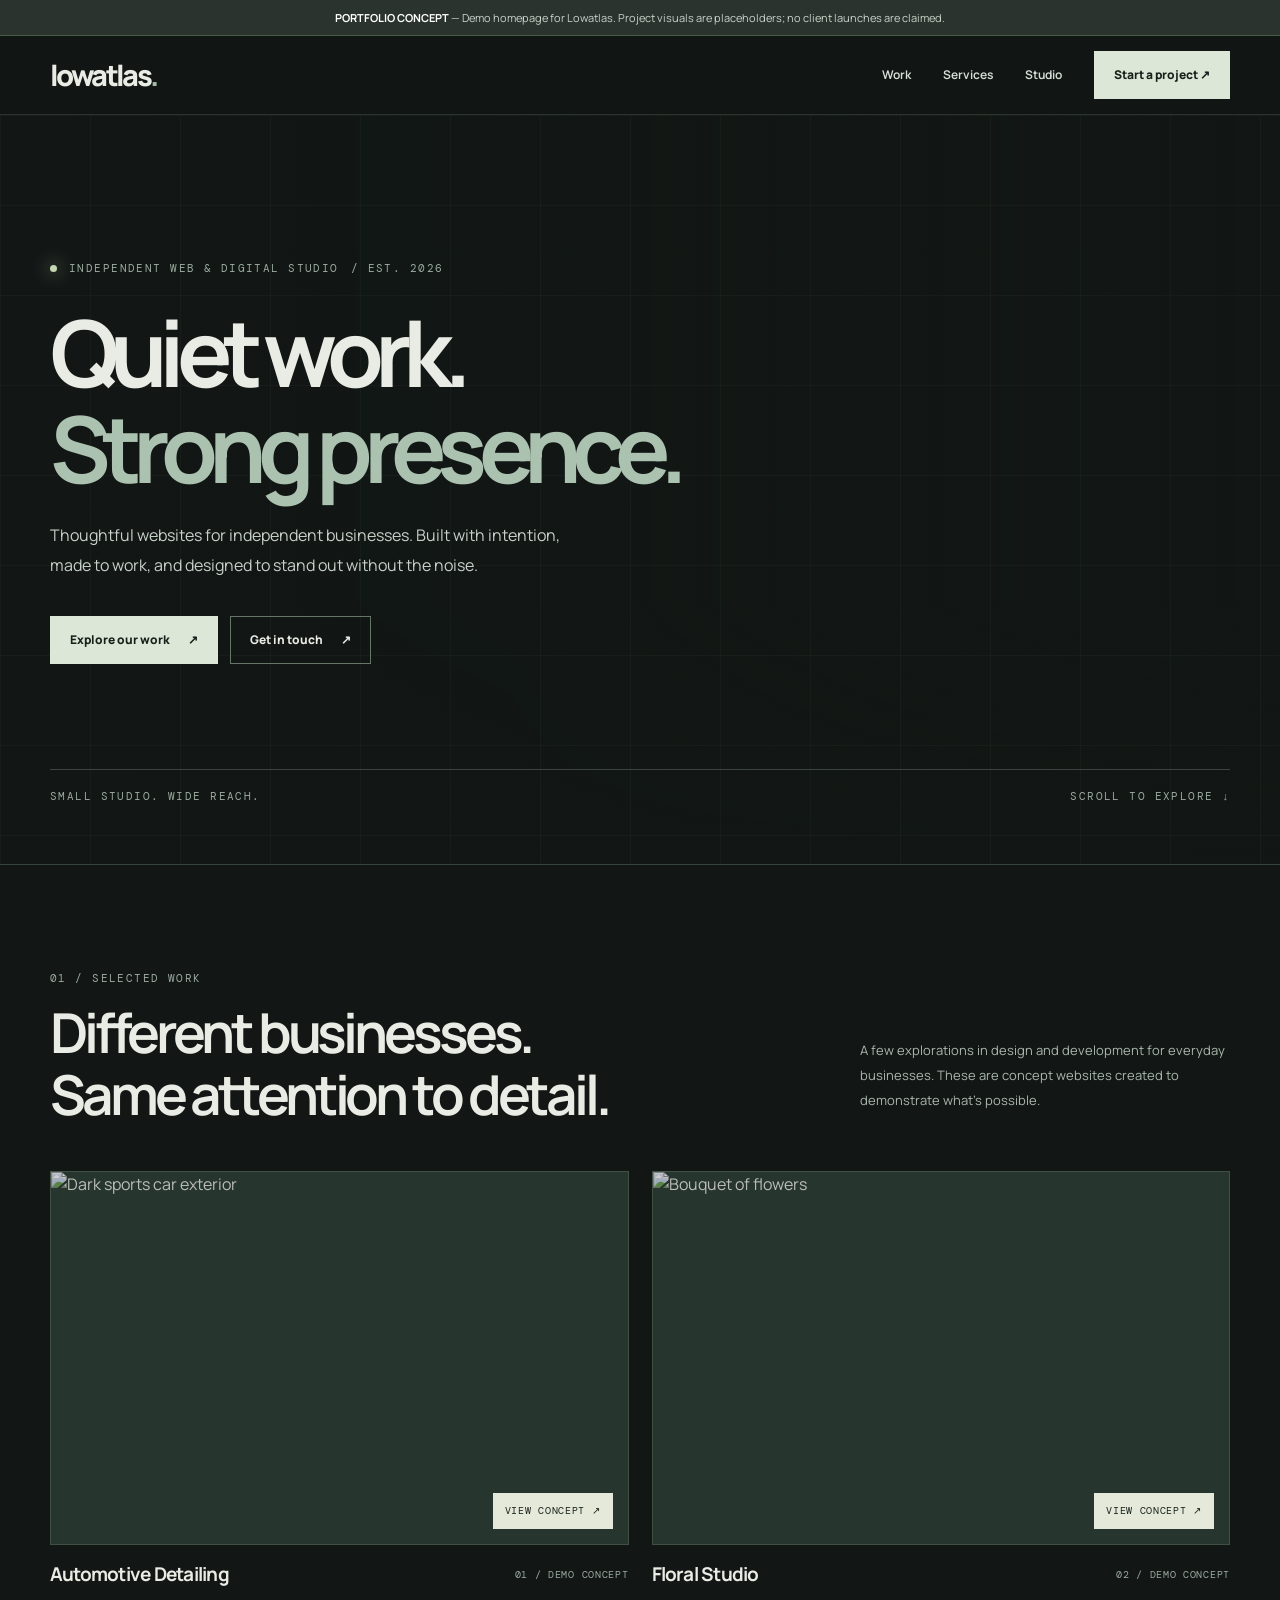
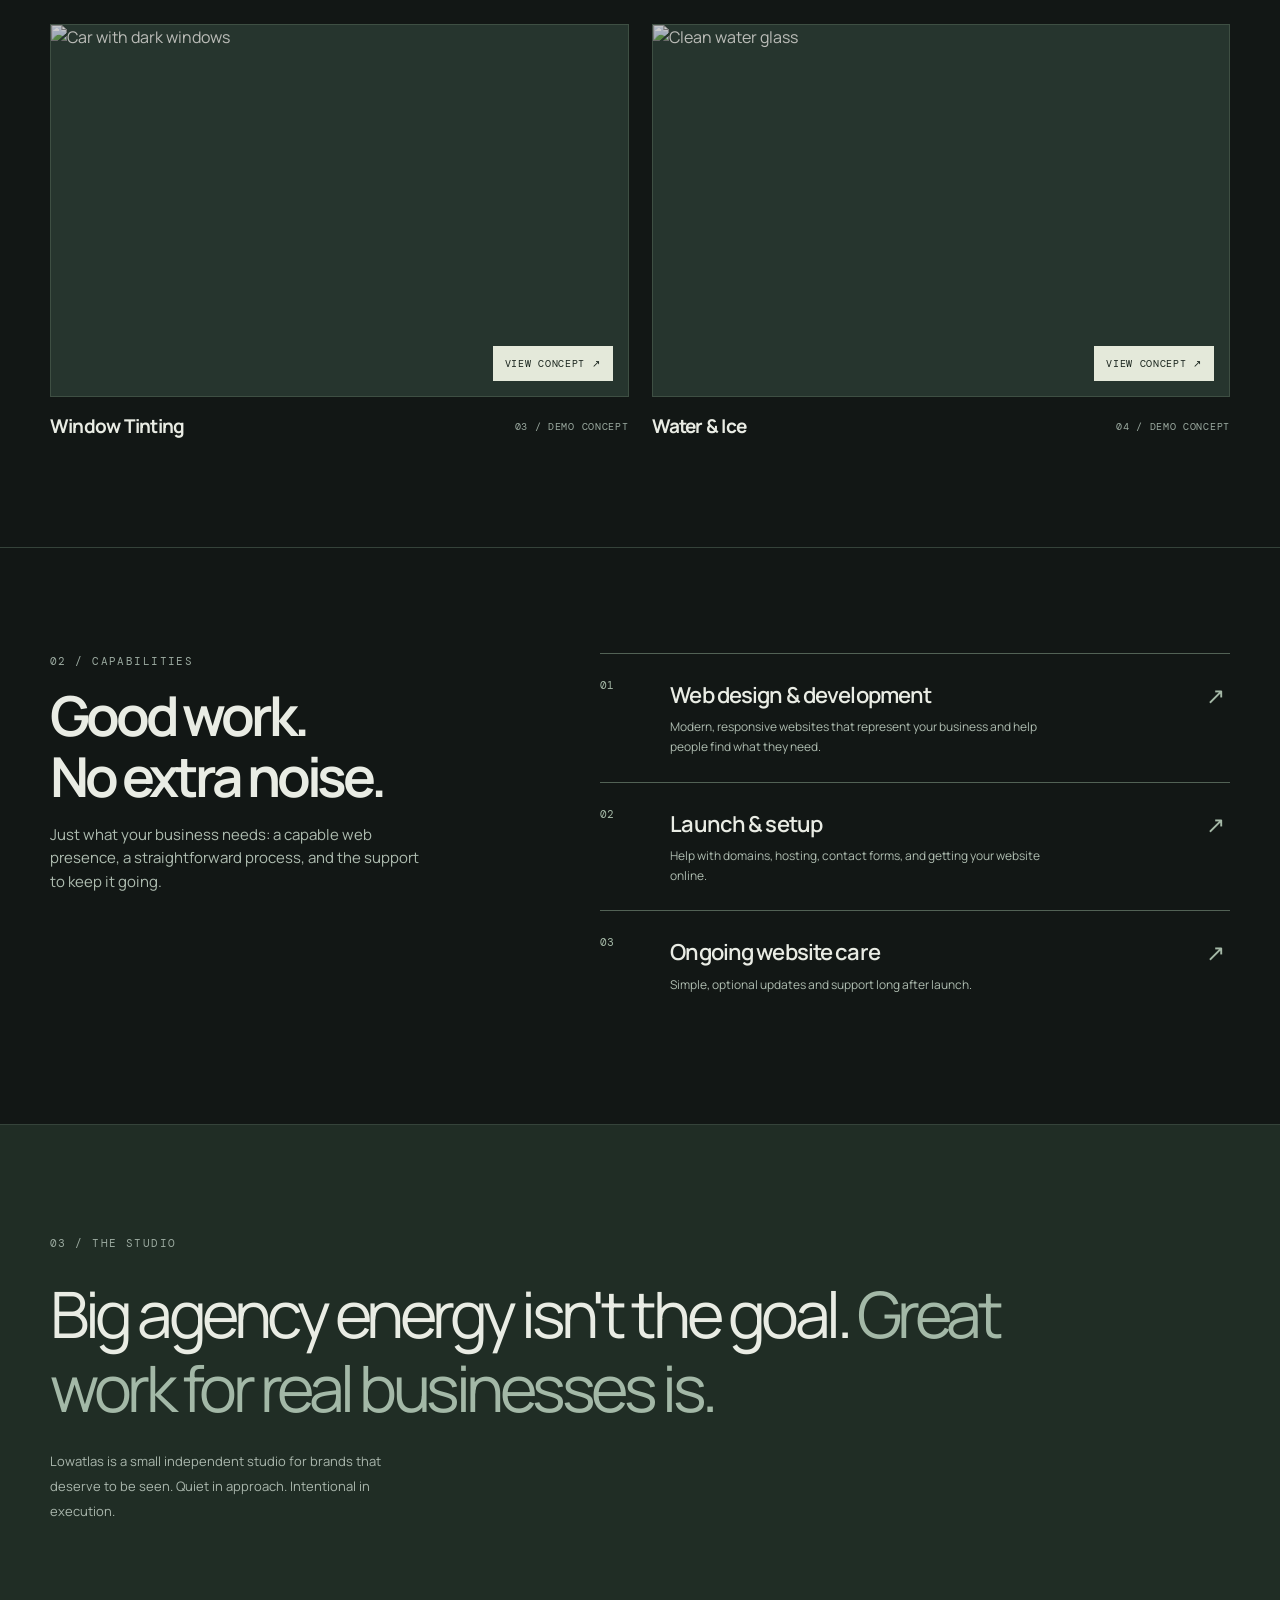
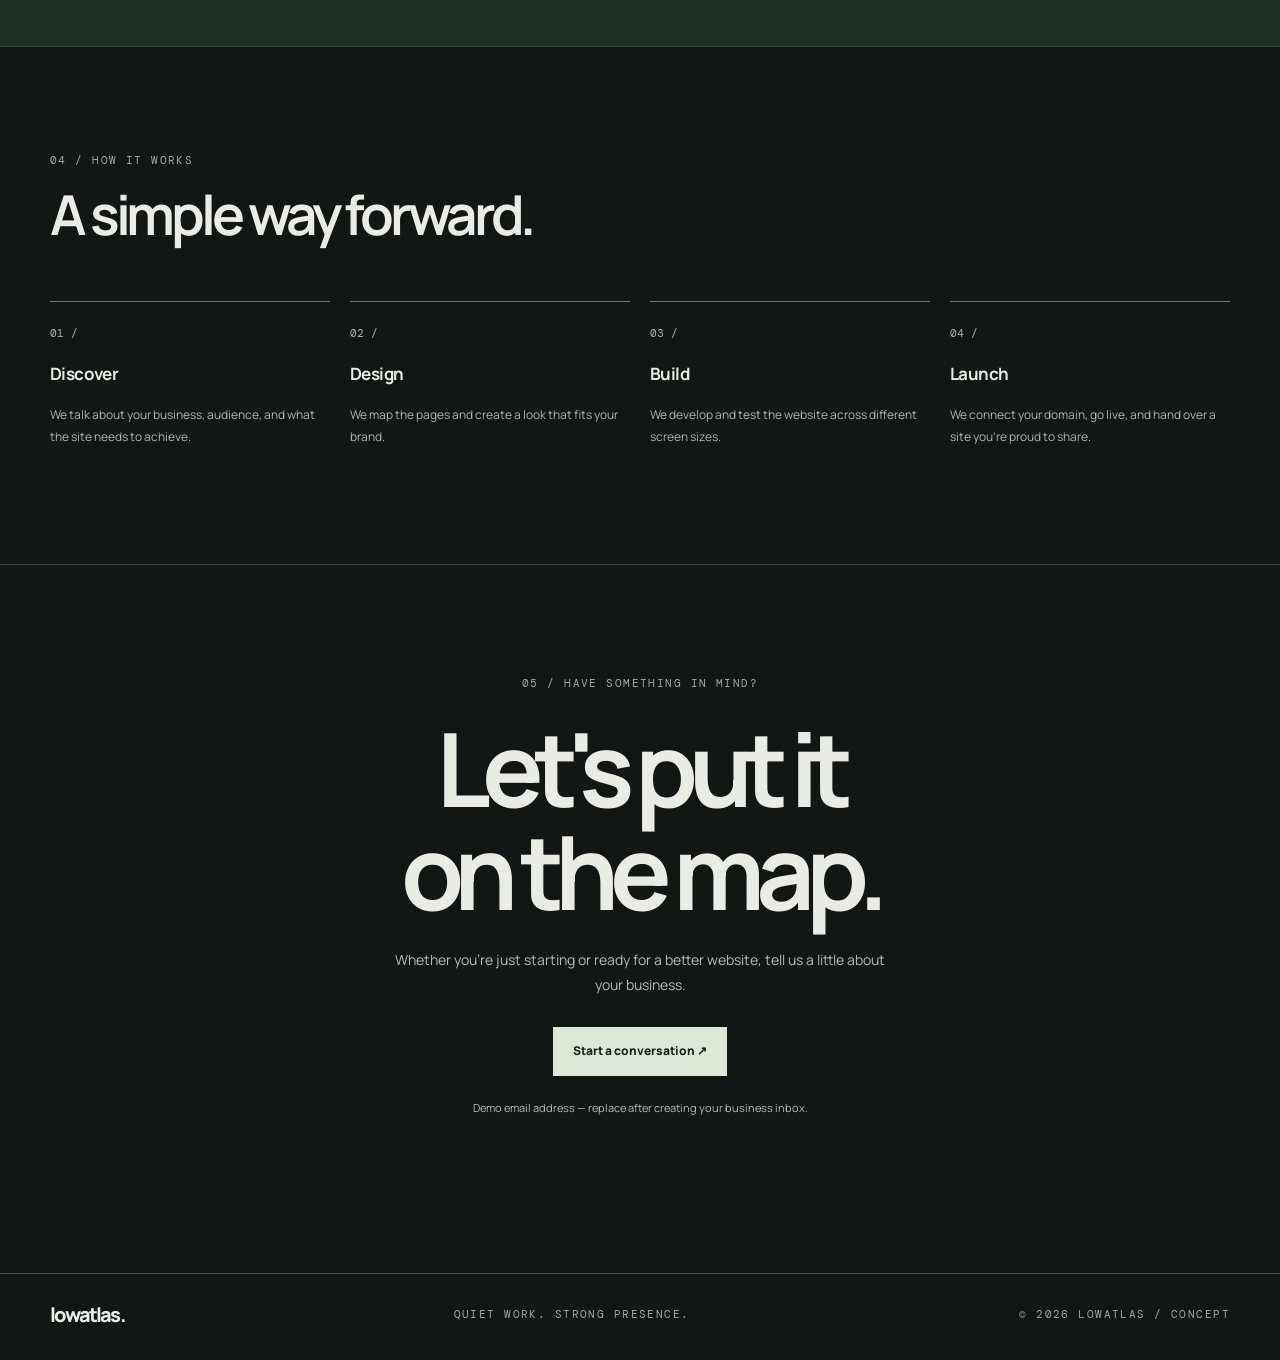
==== index.html @ 3be189e0 "Rename lowatlas_demo.html to index.html" ====
<!DOCTYPE html>
<html lang="en">
<head>
<meta charset="UTF-8"/><meta name="viewport" content="width=device-width, initial-scale=1.0"/>
<title>Lowatlas — Quiet work. Strong presence.</title>
<meta name="description" content="Lowatlas is an independent web studio making thoughtful websites for small businesses and growing brands."/>
<link rel="preconnect" href="https://fonts.googleapis.com"/><link rel="preconnect" href="https://fonts.gstatic.com" crossorigin/>
<link href="https://fonts.googleapis.com/css2?family=DM+Mono:wght@400;500&family=Manrope:wght@400;500;600;700;800&display=swap" rel="stylesheet"/>
<style>
:root{--bg:#121715;--bg2:#19211e;--cream:#e9ece4;--muted:#9baaa0;--sage:#a5bba9;--line:#35433a;--lime:#c3d7b0}*{box-sizing:border-box}html{scroll-behavior:smooth}body{margin:0;background:var(--bg);color:var(--cream);font-family:Manrope,Arial,sans-serif;line-height:1.55}a{color:inherit;text-decoration:none}button{font:inherit}::selection{background:var(--sage);color:var(--bg)}.wrap{width:min(1180px,calc(100% - 72px));margin:auto}.mono{font-family:'DM Mono',monospace;font-size:11px;letter-spacing:.13em;text-transform:uppercase;color:var(--muted)}header{position:sticky;top:0;z-index:10;background:#121715e8;border-bottom:1px solid #344139bb;backdrop-filter:blur(18px)}.nav{height:78px;display:flex;align-items:center;justify-content:space-between}.logo{font-weight:800;font-size:29px;letter-spacing:-.09em}.logo span{color:var(--sage)}nav{display:flex;align-items:center;gap:32px}nav a{font-size:12px;font-weight:650;color:#d4dfd6}nav a:hover{color:white}.button{display:inline-flex;gap:18px;align-items:center;justify-content:center;padding:14px 19px;background:#dce7d7;color:#16211a;font-size:12px;font-weight:800;border:1px solid #dce7d7;transition:transform .2s,background .2s}.button:hover{transform:translateY(-2px);background:white}.outline{background:transparent;border-color:#647667;color:var(--cream)}.outline:hover{background:#27352b}.hero{min-height:750px;position:relative;overflow:hidden;border-bottom:1px solid var(--line)}.hero:before{content:'';position:absolute;inset:0;background:linear-gradient(90deg,#121715 5%,#121715ef 40%,#1217155c 100%),linear-gradient(0deg,#121715 0%,transparent 35%),url('https://images.unsplash.com/photo-1470770841072-f978cf4d019e?w=1800&q=85') center/cover;opacity:.78}.hero:after{content:'';position:absolute;inset:0;background-image:linear-gradient(#cadbc209 1px,transparent 1px),linear-gradient(90deg,#cadbc209 1px,transparent 1px);background-size:90px 90px;pointer-events:none}.hero-content{position:relative;z-index:1;padding-top:145px}.hero .eyebrow{display:flex;gap:12px;align-items:center}.dot{background:var(--lime);height:7px;width:7px;border-radius:50%;box-shadow:0 0 18px #bed0ae}.hero h1{font-size:clamp(56px,7.2vw,108px);letter-spacing:-.095em;line-height:1.04;margin:28px 0 23px;font-weight:700;max-width:990px}.hero h1 em{font-style:normal;color:#acc2b0}.intro{font-size:16px;color:#c7d1c9;max-width:510px;line-height:1.9}.ctas{display:flex;gap:12px;margin-top:35px}.hero-end{display:flex;justify-content:space-between;position:relative;z-index:1;margin-top:105px;padding:18px 0 22px;border-top:1px solid #80908760}.section{padding:105px 0;border-bottom:1px solid var(--line)}.sectiontop{display:flex;align-items:flex-end;justify-content:space-between;gap:30px;margin-bottom:46px}.section h2{font-size:clamp(36px,4.3vw,62px);line-height:1.12;letter-spacing:-.075em;margin:15px 0 0;font-weight:650}.section-desc{max-width:370px;color:#aab7ad;font-size:13px;line-height:1.9}.projects{display:grid;grid-template-columns:repeat(2,1fr);gap:35px 23px}.project{display:block}.project-art{position:relative;overflow:hidden;aspect-ratio:1.55;border:1px solid #5e705e70;background:#26352e}.project-art:after{content:'VIEW CONCEPT ↗';position:absolute;right:15px;bottom:15px;letter-spacing:.07em;font-size:10px;font-family:'DM Mono',monospace;background:#e4e9da;color:#19241d;padding:10px 12px}.project-art img{width:100%;height:100%;object-fit:cover;transition:transform .5s,filter .5s;filter:saturate(.68) brightness(.8)}.project:hover img{transform:scale(1.06);filter:saturate(.92) brightness(.95)}.project-meta{display:flex;align-items:center;justify-content:space-between;margin-top:15px}.project h3{font-size:19px;letter-spacing:-.04em;margin:0}.project small{font-family:'DM Mono',monospace;color:var(--muted);font-size:10px;letter-spacing:.07em}.services{display:grid;grid-template-columns:.85fr 1.15fr;gap:85px}.services p{color:#aebcb0;font-size:15px;max-width:370px}.svc{border-top:1px solid #526255;padding:24px 0;display:grid;grid-template-columns:55px 1fr 24px;gap:15px;align-items:start}.svc h3{margin:0 0 5px;font-size:22px;letter-spacing:-.04em;font-weight:600}.svc p{margin:0;font-size:12px;line-height:1.7}.number{font:11px 'DM Mono',monospace;color:#a5b9a7}.arrow{color:#a5b9a7;font-size:23px}.statement{padding:110px 0;background:#202d25;border-bottom:1px solid var(--line)}.statement blockquote{font-size:clamp(33px,5vw,70px);line-height:1.15;letter-spacing:-.07em;max-width:1000px;margin:25px 0}.statement blockquote span{color:#a3b8a7}.process{display:grid;grid-template-columns:repeat(4,1fr);gap:20px;margin-top:55px}.step{padding-top:17px;border-top:1px solid #6a806a}.step h3{font-size:17px;letter-spacing:-.035em}.step p{color:#aab7ad;font-size:12px;line-height:1.8}.contact{padding:110px 0 125px;text-align:center}.contact h2{font-size:clamp(52px,8vw,105px);line-height:1;letter-spacing:-.09em;margin:25px auto}.contact p{color:#afbeb3;max-width:510px;margin:0 auto 30px;font-size:14px;line-height:1.8}.contact .button{margin:auto}footer{border-top:1px solid #3f4b41;padding:25px 0 30px}.footerline{display:flex;justify-content:space-between;gap:20px;align-items:center}.footerline .logo{font-size:20px}.notice{background:#2a332d;border-bottom:1px solid #475b49;color:#c9d5ca;padding:9px;text-align:center;font-size:11px}.notice strong{color:white}@media(max-width:760px){.wrap{width:min(100% - 38px,1180px)}.nav{height:66px}.logo{font-size:25px}nav{gap:15px}nav a:nth-child(2),nav a:nth-child(3){display:none}nav .button{padding:10px}.hero{min-height:670px}.hero:before{background:linear-gradient(90deg,#121715ee 0%,#121715a0 100%),linear-gradient(0deg,#121715 0%,transparent 40%),url('https://images.unsplash.com/photo-1470770841072-f978cf4d019e?w=1000&q=80') center/cover}.hero-content{padding-top:115px}.hero h1{font-size:clamp(51px,12vw,82px)}.hero-end{margin-top:85px}.hero-end .mono:last-child{display:none}.section{padding:68px 0}.sectiontop{display:block}.projects{grid-template-columns:1fr;gap:29px}.section-desc{margin-top:20px}.services{grid-template-columns:1fr;gap:25px}.process{grid-template-columns:repeat(2,1fr)}.statement{padding:75px 0}.contact{padding:90px 0}}@media(prefers-reduced-motion:reduce){*,*:before,*:after{scroll-behavior:auto!important;transition:none!important}}
</style>
</head>
<body>
<div class="notice"><strong>PORTFOLIO CONCEPT</strong> — Demo homepage for Lowatlas. Project visuals are placeholders; no client launches are claimed.</div>
<header><div class="wrap nav"><a class="logo" href="#top">lowatlas<span>.</span></a><nav aria-label="Main navigation"><a href="#work">Work</a><a href="#services">Services</a><a href="#about">Studio</a><a class="button" href="#contact">Start a project ↗</a></nav></div></header>
<main id="top"><section class="hero"><div class="wrap hero-content"><div class="eyebrow mono"><i class="dot"></i> Independent web & digital studio <span> / Est. 2026</span></div><h1>Quiet work.<br/><em>Strong presence.</em></h1><p class="intro">Thoughtful websites for independent businesses. Built with intention, made to work, and designed to stand out without the noise.</p><div class="ctas"><a href="#work" class="button">Explore our work <span>↗</span></a><a href="#contact" class="button outline">Get in touch <span>↗</span></a></div></div><div class="wrap hero-end"><span class="mono">Small studio. Wide reach.</span><span class="mono">Scroll to explore ↓</span></div></section>
<section class="section" id="work"><div class="wrap"><div class="sectiontop"><div><div class="mono">01 / Selected work</div><h2>Different businesses.<br/>Same attention to detail.</h2></div><p class="section-desc">A few explorations in design and development for everyday businesses. These are concept websites created to demonstrate what's possible.</p></div><div class="projects"><a href="#contact" class="project" aria-label="Automotive detailing concept"><div class="project-art"><img loading="lazy" src="https://images.unsplash.com/photo-1492144534655-ae79c964c9d7?w=1000&q=82" alt="Dark sports car exterior"/></div><div class="project-meta"><h3>Automotive Detailing</h3><small>01 / DEMO CONCEPT</small></div></a><a href="#contact" class="project" aria-label="Floral studio concept"><div class="project-art"><img loading="lazy" src="https://images.unsplash.com/photo-1490750967868-88aa4486c946?w=1000&q=82" alt="Bouquet of flowers"/></div><div class="project-meta"><h3>Floral Studio</h3><small>02 / DEMO CONCEPT</small></div></a><a href="#contact" class="project" aria-label="Window tinting concept"><div class="project-art"><img loading="lazy" src="https://images.unsplash.com/photo-1503376780353-7e6692767b70?w=1000&q=82" alt="Car with dark windows"/></div><div class="project-meta"><h3>Window Tinting</h3><small>03 / DEMO CONCEPT</small></div></a><a href="#contact" class="project" aria-label="Water and ice concept"><div class="project-art"><img loading="lazy" src="https://images.unsplash.com/photo-1502741338009-cac2772e18bc?w=1000&q=82" alt="Clean water glass"/></div><div class="project-meta"><h3>Water & Ice</h3><small>04 / DEMO CONCEPT</small></div></a></div></div></section>
<section class="section" id="services"><div class="wrap services"><div><div class="mono">02 / Capabilities</div><h2>Good work.<br/>No extra noise.</h2><p>Just what your business needs: a capable web presence, a straightforward process, and the support to keep it going.</p></div><div><div class="svc"><span class="number">01</span><div><h3>Web design & development</h3><p>Modern, responsive websites that represent your business and help people find what they need.</p></div><span class="arrow">↗</span></div><div class="svc"><span class="number">02</span><div><h3>Launch & setup</h3><p>Help with domains, hosting, contact forms, and getting your website online.</p></div><span class="arrow">↗</span></div><div class="svc"><span class="number">03</span><div><h3>Ongoing website care</h3><p>Simple, optional updates and support long after launch.</p></div><span class="arrow">↗</span></div></div></div></section>
<section class="statement" id="about"><div class="wrap"><div class="mono">03 / The studio</div><blockquote>Big agency energy isn't the goal. <span>Great work for real businesses is.</span></blockquote><p class="section-desc">Lowatlas is a small independent studio for brands that deserve to be seen. Quiet in approach. Intentional in execution.</p></div></section>
<section class="section"><div class="wrap"><div class="mono">04 / How it works</div><h2>A simple way forward.</h2><div class="process"><div class="step"><span class="number">01 /</span><h3>Discover</h3><p>We talk about your business, audience, and what the site needs to achieve.</p></div><div class="step"><span class="number">02 /</span><h3>Design</h3><p>We map the pages and create a look that fits your brand.</p></div><div class="step"><span class="number">03 /</span><h3>Build</h3><p>We develop and test the website across different screen sizes.</p></div><div class="step"><span class="number">04 /</span><h3>Launch</h3><p>We connect your domain, go live, and hand over a site you're proud to share.</p></div></div></div></section>
<section class="contact" id="contact"><div class="wrap"><div class="mono">05 / Have something in mind?</div><h2>Let's put it<br/>on the map.</h2><p>Whether you're just starting or ready for a better website, tell us a little about your business.</p><a class="button" href="mailto:lowatlas.studio@gmail.com?subject=Lowatlas%20Project%20Inquiry&body=Hi%20Lowatlas%2C%0A%0AMy%20business%20is%3A%20%0AI%27m%20looking%20for%3A%20%0A">Start a conversation ↗</a><p style="margin-top:22px;font-size:11px">Demo email address — replace after creating your business inbox.</p></div></section></main>
<footer><div class="wrap footerline"><a class="logo" href="#top">lowatlas.</a><span class="mono">Quiet work. Strong presence.</span><span class="mono">© 2026 Lowatlas / Concept</span></div></footer>
</body></html>
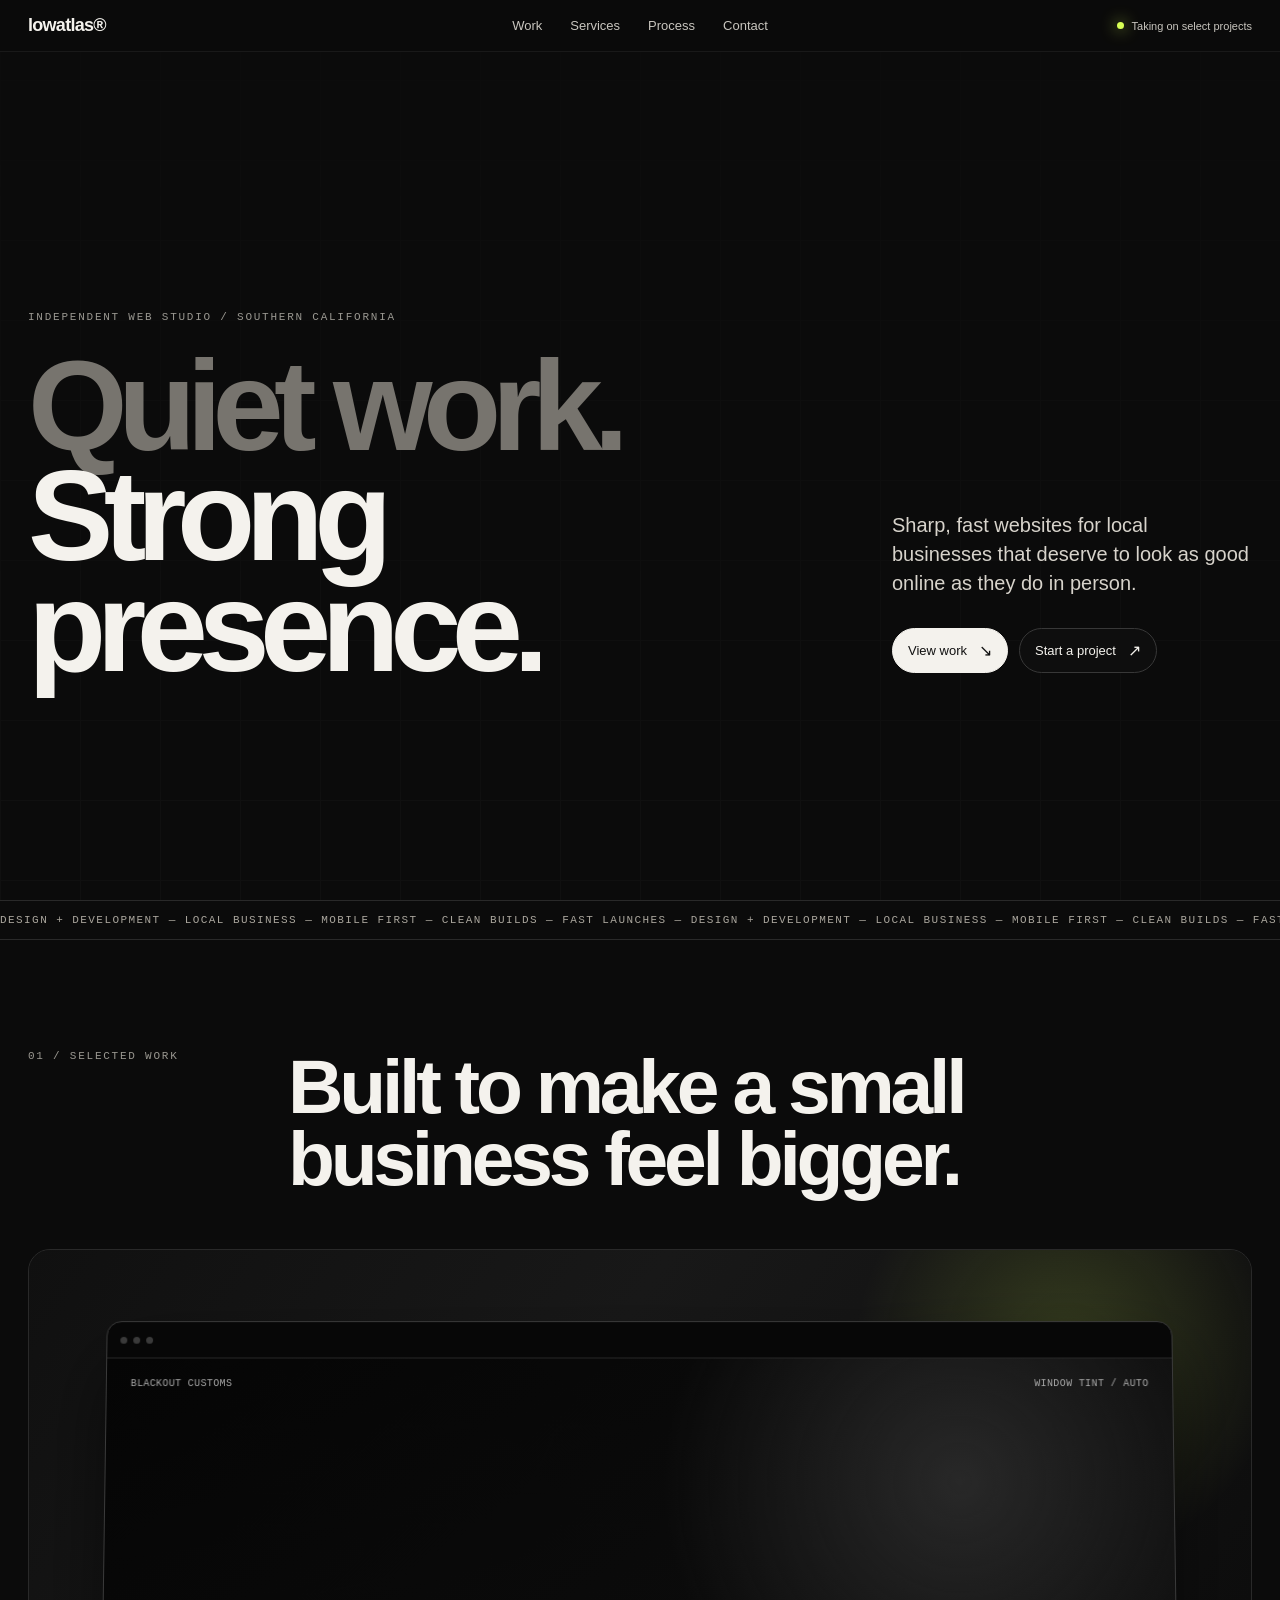
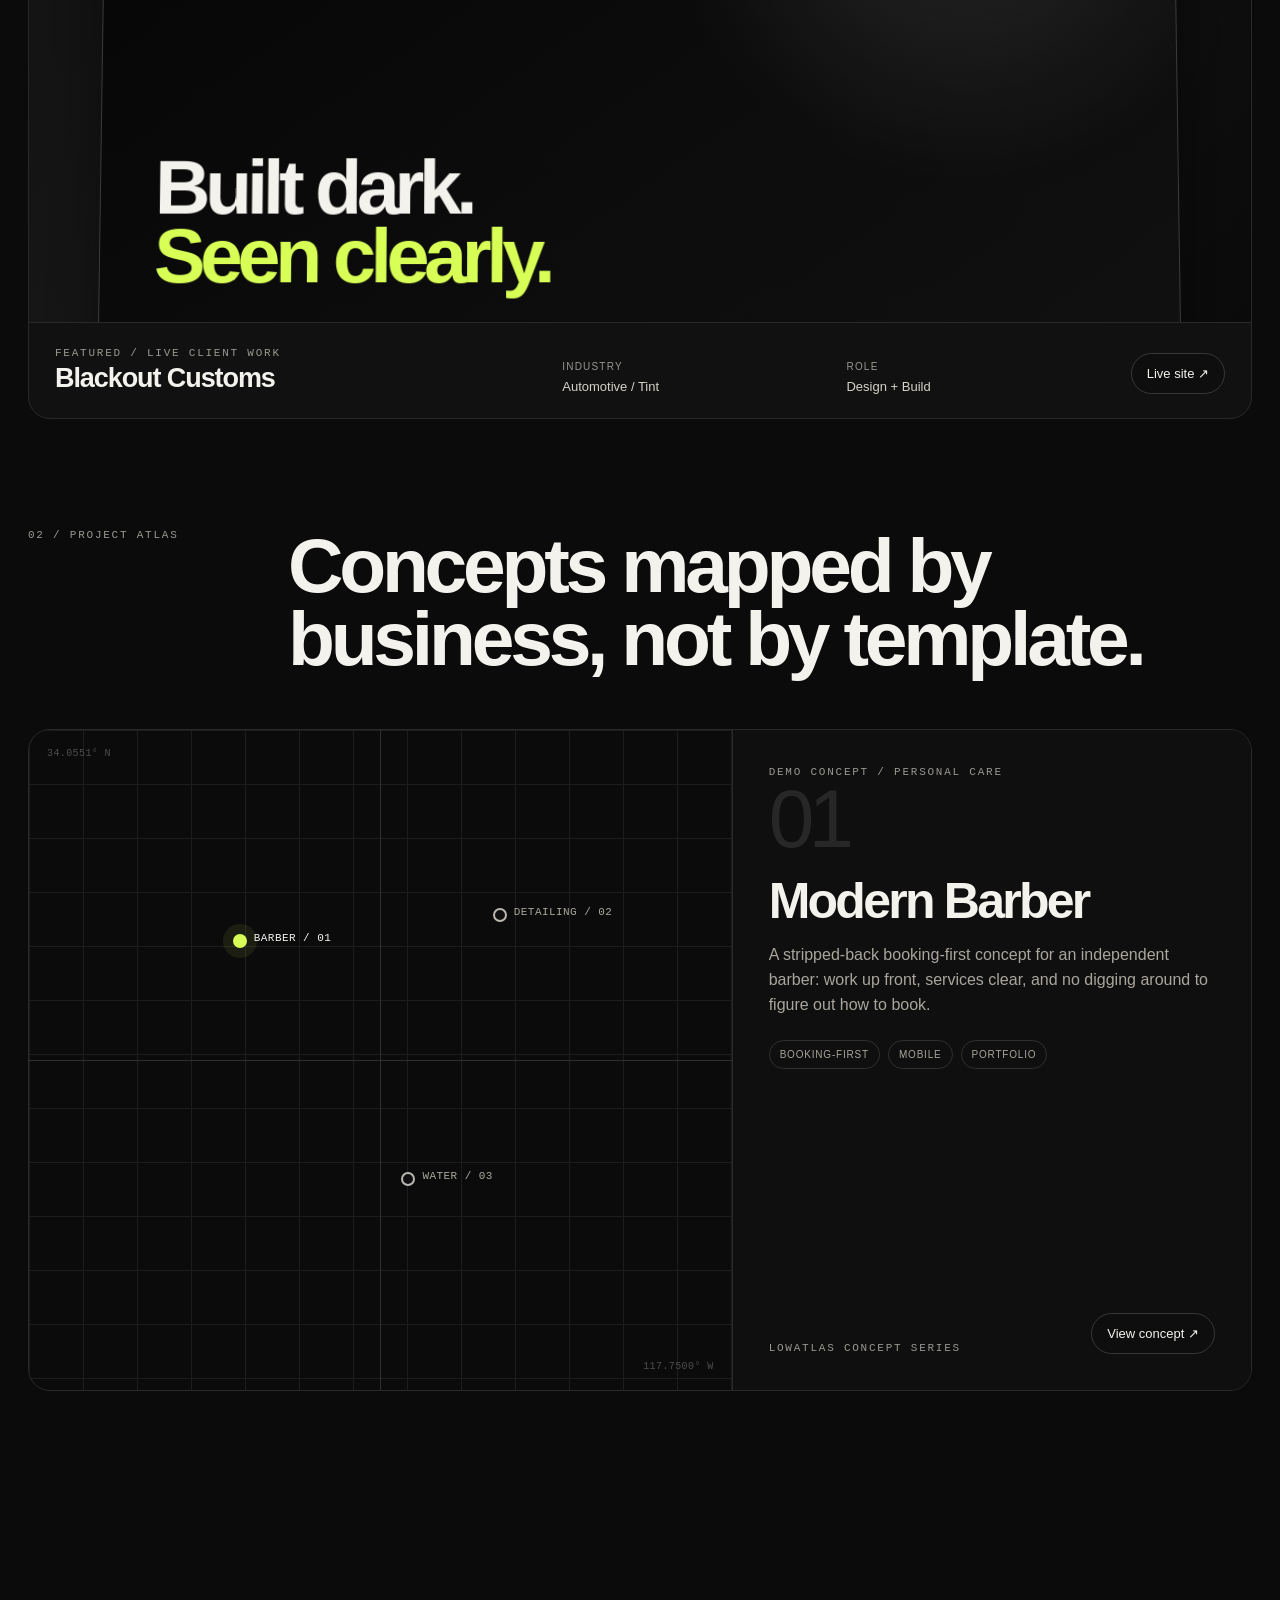
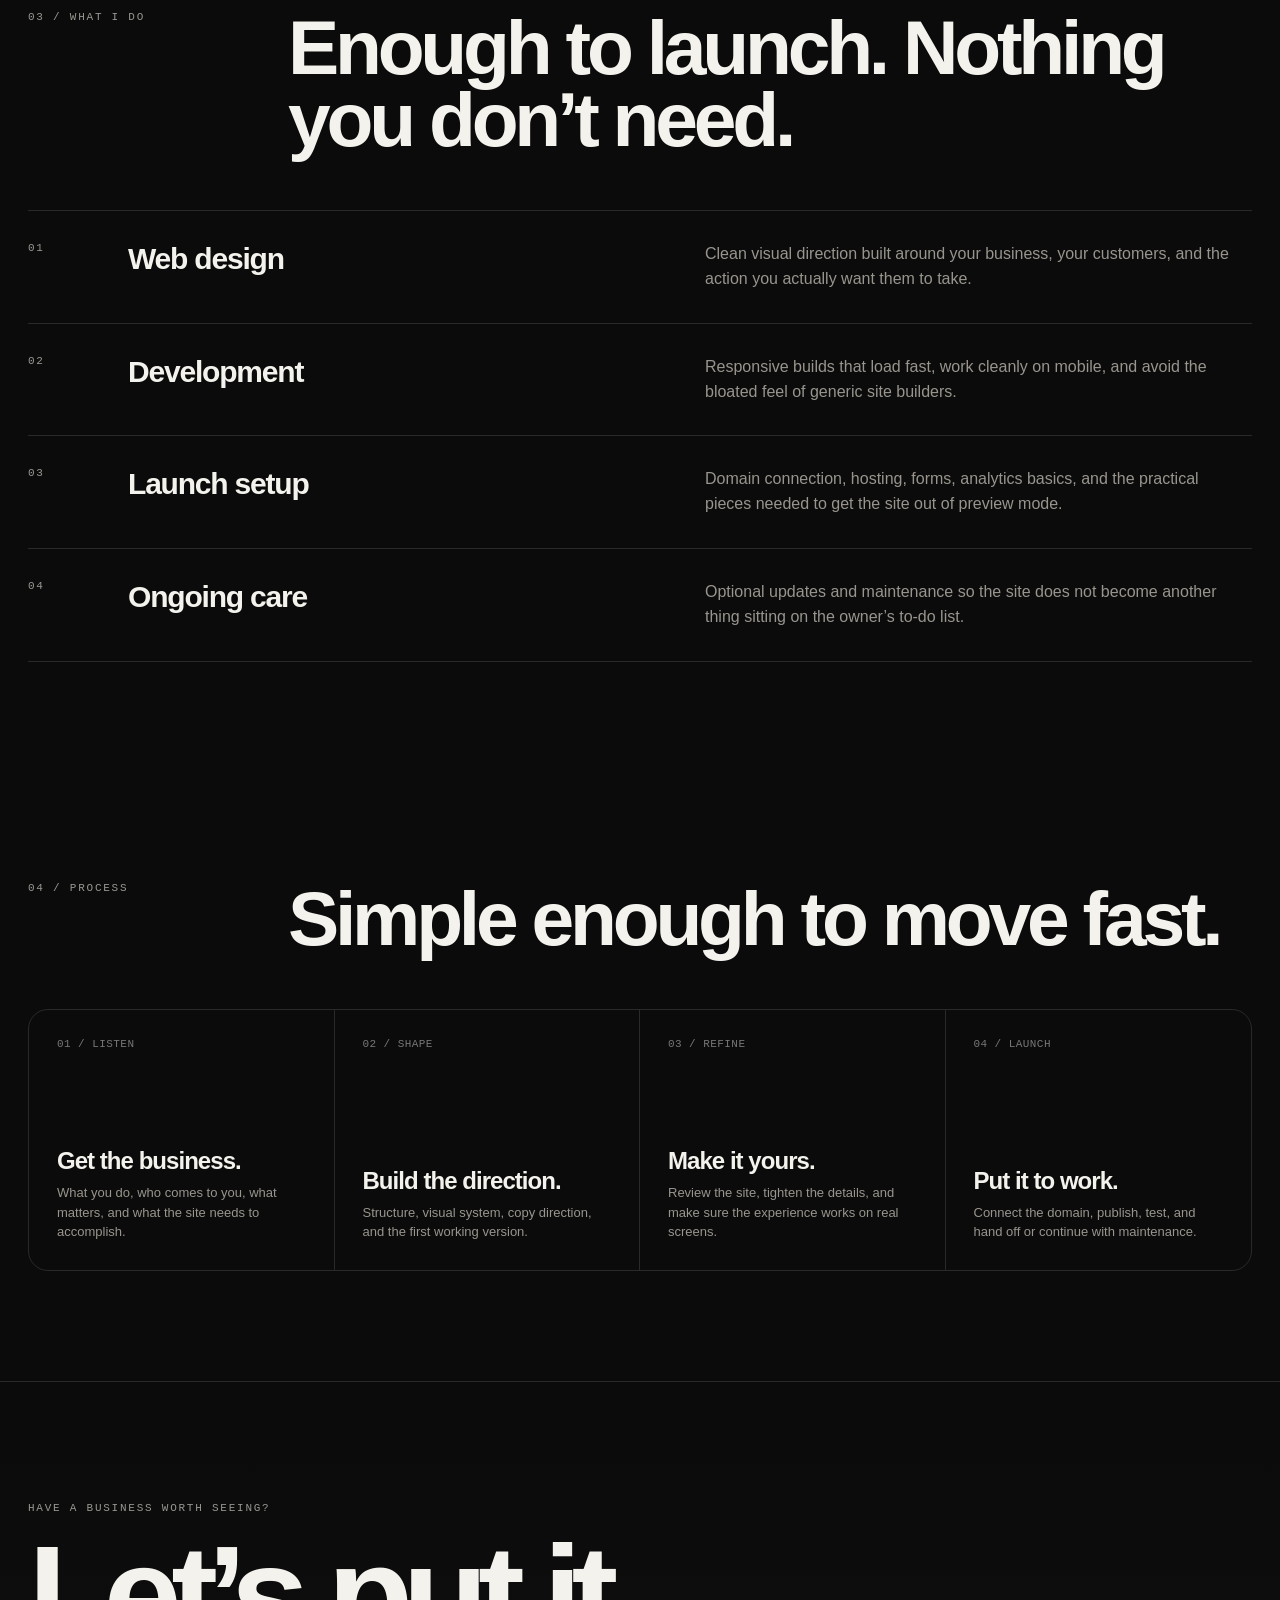
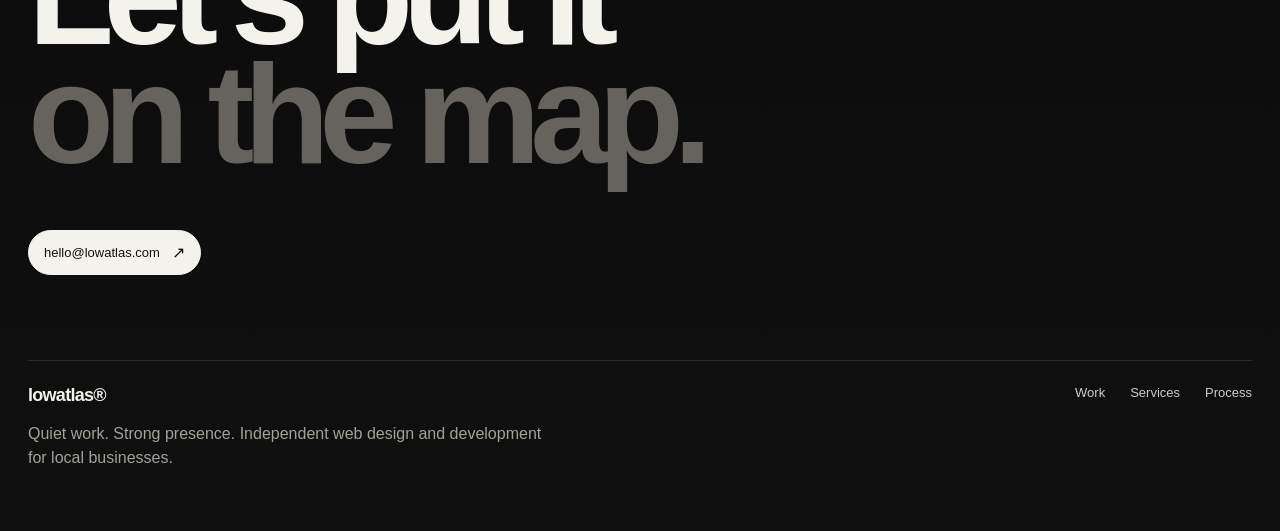
==== commit 8b98ab16: "Add files via upload" ====
--- a/index.html
+++ b/index.html
@@ -1,23 +1,472 @@
-<!DOCTYPE html>
+<!doctype html>
 <html lang="en">
 <head>
-<meta charset="UTF-8"/><meta name="viewport" content="width=device-width, initial-scale=1.0"/>
-<title>Lowatlas — Quiet work. Strong presence.</title>
-<meta name="description" content="Lowatlas is an independent web studio making thoughtful websites for small businesses and growing brands."/>
-<link rel="preconnect" href="https://fonts.googleapis.com"/><link rel="preconnect" href="https://fonts.gstatic.com" crossorigin/>
-<link href="https://fonts.googleapis.com/css2?family=DM+Mono:wght@400;500&family=Manrope:wght@400;500;600;700;800&display=swap" rel="stylesheet"/>
-<style>
-:root{--bg:#121715;--bg2:#19211e;--cream:#e9ece4;--muted:#9baaa0;--sage:#a5bba9;--line:#35433a;--lime:#c3d7b0}*{box-sizing:border-box}html{scroll-behavior:smooth}body{margin:0;background:var(--bg);color:var(--cream);font-family:Manrope,Arial,sans-serif;line-height:1.55}a{color:inherit;text-decoration:none}button{font:inherit}::selection{background:var(--sage);color:var(--bg)}.wrap{width:min(1180px,calc(100% - 72px));margin:auto}.mono{font-family:'DM Mono',monospace;font-size:11px;letter-spacing:.13em;text-transform:uppercase;color:var(--muted)}header{position:sticky;top:0;z-index:10;background:#121715e8;border-bottom:1px solid #344139bb;backdrop-filter:blur(18px)}.nav{height:78px;display:flex;align-items:center;justify-content:space-between}.logo{font-weight:800;font-size:29px;letter-spacing:-.09em}.logo span{color:var(--sage)}nav{display:flex;align-items:center;gap:32px}nav a{font-size:12px;font-weight:650;color:#d4dfd6}nav a:hover{color:white}.button{display:inline-flex;gap:18px;align-items:center;justify-content:center;padding:14px 19px;background:#dce7d7;color:#16211a;font-size:12px;font-weight:800;border:1px solid #dce7d7;transition:transform .2s,background .2s}.button:hover{transform:translateY(-2px);background:white}.outline{background:transparent;border-color:#647667;color:var(--cream)}.outline:hover{background:#27352b}.hero{min-height:750px;position:relative;overflow:hidden;border-bottom:1px solid var(--line)}.hero:before{content:'';position:absolute;inset:0;background:linear-gradient(90deg,#121715 5%,#121715ef 40%,#1217155c 100%),linear-gradient(0deg,#121715 0%,transparent 35%),url('https://images.unsplash.com/photo-1470770841072-f978cf4d019e?w=1800&q=85') center/cover;opacity:.78}.hero:after{content:'';position:absolute;inset:0;background-image:linear-gradient(#cadbc209 1px,transparent 1px),linear-gradient(90deg,#cadbc209 1px,transparent 1px);background-size:90px 90px;pointer-events:none}.hero-content{position:relative;z-index:1;padding-top:145px}.hero .eyebrow{display:flex;gap:12px;align-items:center}.dot{background:var(--lime);height:7px;width:7px;border-radius:50%;box-shadow:0 0 18px #bed0ae}.hero h1{font-size:clamp(56px,7.2vw,108px);letter-spacing:-.095em;line-height:1.04;margin:28px 0 23px;font-weight:700;max-width:990px}.hero h1 em{font-style:normal;color:#acc2b0}.intro{font-size:16px;color:#c7d1c9;max-width:510px;line-height:1.9}.ctas{display:flex;gap:12px;margin-top:35px}.hero-end{display:flex;justify-content:space-between;position:relative;z-index:1;margin-top:105px;padding:18px 0 22px;border-top:1px solid #80908760}.section{padding:105px 0;border-bottom:1px solid var(--line)}.sectiontop{display:flex;align-items:flex-end;justify-content:space-between;gap:30px;margin-bottom:46px}.section h2{font-size:clamp(36px,4.3vw,62px);line-height:1.12;letter-spacing:-.075em;margin:15px 0 0;font-weight:650}.section-desc{max-width:370px;color:#aab7ad;font-size:13px;line-height:1.9}.projects{display:grid;grid-template-columns:repeat(2,1fr);gap:35px 23px}.project{display:block}.project-art{position:relative;overflow:hidden;aspect-ratio:1.55;border:1px solid #5e705e70;background:#26352e}.project-art:after{content:'VIEW CONCEPT ↗';position:absolute;right:15px;bottom:15px;letter-spacing:.07em;font-size:10px;font-family:'DM Mono',monospace;background:#e4e9da;color:#19241d;padding:10px 12px}.project-art img{width:100%;height:100%;object-fit:cover;transition:transform .5s,filter .5s;filter:saturate(.68) brightness(.8)}.project:hover img{transform:scale(1.06);filter:saturate(.92) brightness(.95)}.project-meta{display:flex;align-items:center;justify-content:space-between;margin-top:15px}.project h3{font-size:19px;letter-spacing:-.04em;margin:0}.project small{font-family:'DM Mono',monospace;color:var(--muted);font-size:10px;letter-spacing:.07em}.services{display:grid;grid-template-columns:.85fr 1.15fr;gap:85px}.services p{color:#aebcb0;font-size:15px;max-width:370px}.svc{border-top:1px solid #526255;padding:24px 0;display:grid;grid-template-columns:55px 1fr 24px;gap:15px;align-items:start}.svc h3{margin:0 0 5px;font-size:22px;letter-spacing:-.04em;font-weight:600}.svc p{margin:0;font-size:12px;line-height:1.7}.number{font:11px 'DM Mono',monospace;color:#a5b9a7}.arrow{color:#a5b9a7;font-size:23px}.statement{padding:110px 0;background:#202d25;border-bottom:1px solid var(--line)}.statement blockquote{font-size:clamp(33px,5vw,70px);line-height:1.15;letter-spacing:-.07em;max-width:1000px;margin:25px 0}.statement blockquote span{color:#a3b8a7}.process{display:grid;grid-template-columns:repeat(4,1fr);gap:20px;margin-top:55px}.step{padding-top:17px;border-top:1px solid #6a806a}.step h3{font-size:17px;letter-spacing:-.035em}.step p{color:#aab7ad;font-size:12px;line-height:1.8}.contact{padding:110px 0 125px;text-align:center}.contact h2{font-size:clamp(52px,8vw,105px);line-height:1;letter-spacing:-.09em;margin:25px auto}.contact p{color:#afbeb3;max-width:510px;margin:0 auto 30px;font-size:14px;line-height:1.8}.contact .button{margin:auto}footer{border-top:1px solid #3f4b41;padding:25px 0 30px}.footerline{display:flex;justify-content:space-between;gap:20px;align-items:center}.footerline .logo{font-size:20px}.notice{background:#2a332d;border-bottom:1px solid #475b49;color:#c9d5ca;padding:9px;text-align:center;font-size:11px}.notice strong{color:white}@media(max-width:760px){.wrap{width:min(100% - 38px,1180px)}.nav{height:66px}.logo{font-size:25px}nav{gap:15px}nav a:nth-child(2),nav a:nth-child(3){display:none}nav .button{padding:10px}.hero{min-height:670px}.hero:before{background:linear-gradient(90deg,#121715ee 0%,#121715a0 100%),linear-gradient(0deg,#121715 0%,transparent 40%),url('https://images.unsplash.com/photo-1470770841072-f978cf4d019e?w=1000&q=80') center/cover}.hero-content{padding-top:115px}.hero h1{font-size:clamp(51px,12vw,82px)}.hero-end{margin-top:85px}.hero-end .mono:last-child{display:none}.section{padding:68px 0}.sectiontop{display:block}.projects{grid-template-columns:1fr;gap:29px}.section-desc{margin-top:20px}.services{grid-template-columns:1fr;gap:25px}.process{grid-template-columns:repeat(2,1fr)}.statement{padding:75px 0}.contact{padding:90px 0}}@media(prefers-reduced-motion:reduce){*,*:before,*:after{scroll-behavior:auto!important;transition:none!important}}
-</style>
+  <meta charset="utf-8" />
+  <meta name="viewport" content="width=device-width, initial-scale=1" />
+  <meta name="description" content="Lowatlas — quiet web work with a strong presence. Websites for local businesses." />
+  <title>Lowatlas — Quiet work. Strong presence.</title>
+  <style>
+    :root{
+      --bg:#0b0b0b;
+      --panel:#111111;
+      --text:#f4f2ed;
+      --muted:#9a9891;
+      --line:#292929;
+      --soft:#171717;
+      --accent:#d8ff55;
+      --max:1380px;
+    }
+    *{box-sizing:border-box}
+    html{scroll-behavior:smooth}
+    body{
+      margin:0;
+      background:var(--bg);
+      color:var(--text);
+      font-family: Inter, ui-sans-serif, -apple-system, BlinkMacSystemFont, "Segoe UI", sans-serif;
+      overflow-x:hidden;
+    }
+    a{color:inherit;text-decoration:none}
+    button{font:inherit}
+    .wrap{max-width:var(--max);margin:auto;padding:0 28px}
+    .mono{font-family:"SFMono-Regular",Consolas,"Liberation Mono",monospace;letter-spacing:.04em}
+    .eyebrow{font-size:11px;text-transform:uppercase;color:var(--muted);letter-spacing:.16em}
+    .rule{border-top:1px solid var(--line)}
+
+    /* NAV */
+    nav{
+      position:fixed;top:0;left:0;right:0;z-index:50;
+      background:rgba(11,11,11,.78);backdrop-filter:blur(14px);
+      border-bottom:1px solid rgba(255,255,255,.06)
+    }
+    .navinner{
+      max-width:var(--max);margin:auto;padding:15px 28px;
+      display:grid;grid-template-columns:1fr auto 1fr;align-items:center
+    }
+    .brand{font-weight:800;letter-spacing:-.04em;font-size:18px}
+    .navlinks{display:flex;gap:28px;font-size:13px;color:#c9c6bf}
+    .status{justify-self:end;font-size:11px;color:#c9c6bf;display:flex;gap:8px;align-items:center}
+    .dot{width:7px;height:7px;border-radius:50%;background:var(--accent);box-shadow:0 0 16px var(--accent)}
+
+    /* HERO */
+    .hero{
+      min-height:100svh;
+      display:flex;align-items:flex-end;
+      padding:145px 0 52px;
+      position:relative;
+    }
+    .gridbg{
+      position:absolute;inset:0;pointer-events:none;opacity:.22;
+      background-image:
+        linear-gradient(to right, #242424 1px, transparent 1px),
+        linear-gradient(to bottom, #242424 1px, transparent 1px);
+      background-size:80px 80px;
+      mask-image:linear-gradient(to bottom,rgba(0,0,0,.2),rgba(0,0,0,1));
+    }
+    .hero-layout{position:relative;z-index:1;display:grid;grid-template-columns:1fr 360px;gap:70px;width:100%}
+    .hero h1{
+      margin:0;
+      font-size:clamp(64px,10vw,150px);
+      line-height:.86;letter-spacing:-.075em;
+      max-width:960px;font-weight:800;
+    }
+    .hero h1 .quiet{color:#77746e}
+    .hero-side{align-self:end;padding-bottom:9px}
+    .hero-side p{
+      font-size:20px;line-height:1.45;margin:0 0 30px;
+      color:#d7d3cb;
+    }
+    .cta-row{display:flex;gap:11px;flex-wrap:wrap}
+    .btn{
+      display:inline-flex;align-items:center;gap:12px;
+      border:1px solid #383838;padding:12px 15px;border-radius:100px;
+      font-size:13px;transition:.25s;background:#0e0e0e;
+    }
+    .btn:hover{border-color:#777;transform:translateY(-2px)}
+    .btn.primary{background:var(--text);color:#111;border-color:var(--text)}
+    .btn .arr{font-size:16px}
+
+    /* TICKER */
+    .ticker{overflow:hidden;border-top:1px solid var(--line);border-bottom:1px solid var(--line)}
+    .ticker-track{
+      white-space:nowrap;padding:13px 0;font-size:11px;color:#aaa69d;
+      text-transform:uppercase;letter-spacing:.13em;
+      animation:marquee 28s linear infinite;
+    }
+    @keyframes marquee{from{transform:translateX(0)}to{transform:translateX(-50%)}}
+
+    /* SECTION */
+    section{padding:110px 0}
+    .section-head{
+      display:grid;grid-template-columns:220px 1fr;gap:40px;
+      margin-bottom:55px
+    }
+    .section-head h2{
+      margin:0;font-size:clamp(38px,6vw,84px);letter-spacing:-.055em;line-height:.94
+    }
+
+    /* FEATURED */
+    .featured-card{
+      border:1px solid var(--line);
+      border-radius:22px;overflow:hidden;
+      background:var(--panel);
+    }
+    .project-visual{
+      aspect-ratio:16/8.8;
+      position:relative;
+      overflow:hidden;
+      background:
+        radial-gradient(circle at 85% 15%, rgba(216,255,85,.18), transparent 18%),
+        linear-gradient(125deg,#101010,#181818 38%,#0a0a0a);
+    }
+    .browser{
+      position:absolute;left:6%;right:6%;top:10%;bottom:-9%;
+      border:1px solid #3a3a3a;border-radius:15px 15px 0 0;
+      background:#070707;box-shadow:0 40px 80px rgba(0,0,0,.5);
+      transform:perspective(1300px) rotateX(2deg);
+    }
+    .browserbar{height:37px;border-bottom:1px solid #272727;display:flex;align-items:center;padding:0 13px;gap:6px}
+    .browserbar span{width:7px;height:7px;border-radius:50%;background:#3a3a3a}
+    .mock{
+      height:calc(100% - 37px);position:relative;overflow:hidden;
+      background:
+        radial-gradient(circle at 80% 20%,#282828,transparent 30%),
+        linear-gradient(145deg,#050505,#111);
+    }
+    .mock .mocknav{padding:20px 24px;display:flex;justify-content:space-between;font-size:10px;color:#aaa}
+    .mock .mocktitle{
+      position:absolute;left:5%;bottom:15%;
+      font-size:clamp(30px,6vw,88px);line-height:.88;letter-spacing:-.07em;font-weight:800;max-width:72%
+    }
+    .mock .mocktitle em{font-style:normal;color:var(--accent)}
+    .project-meta{
+      display:grid;grid-template-columns:1.3fr .7fr .7fr auto;gap:24px;
+      padding:24px 26px;border-top:1px solid var(--line);align-items:end
+    }
+    .project-meta h3{margin:4px 0 0;font-size:27px;letter-spacing:-.04em}
+    .meta small{display:block;color:var(--muted);font-size:10px;text-transform:uppercase;letter-spacing:.12em;margin-bottom:7px}
+    .meta div{font-size:13px;color:#d6d2ca}
+
+    /* PROJECT ATLAS */
+    .atlas-wrap{
+      border:1px solid var(--line);border-radius:22px;
+      display:grid;grid-template-columns:1.15fr .85fr;overflow:hidden;min-height:660px
+    }
+    .atlas-map{
+      min-height:660px;position:relative;
+      background-image:
+        linear-gradient(to right,#1d1d1d 1px,transparent 1px),
+        linear-gradient(to bottom,#1d1d1d 1px,transparent 1px);
+      background-size:54px 54px;
+    }
+    .axis-x,.axis-y{position:absolute;background:#333;opacity:.9}
+    .axis-x{height:1px;left:0;right:0;top:50%}
+    .axis-y{width:1px;top:0;bottom:0;left:50%}
+    .coord{position:absolute;font-size:10px;color:#4d4d4d}
+    .node{
+      position:absolute;transform:translate(-50%,-50%);
+      cursor:pointer;background:none;border:0;color:inherit;padding:0;
+    }
+    .node .pin{
+      width:14px;height:14px;border:2px solid #bab7b0;border-radius:50%;
+      background:#101010;transition:.25s;box-shadow:0 0 0 0 rgba(216,255,85,.25)
+    }
+    .node.active .pin,.node:hover .pin{
+      border-color:var(--accent);background:var(--accent);
+      box-shadow:0 0 0 10px rgba(216,255,85,.08)
+    }
+    .node label{
+      position:absolute;white-space:nowrap;left:21px;top:-2px;
+      font-size:11px;color:#aba79f;pointer-events:none
+    }
+    .node.active label{color:var(--text)}
+    .atlas-detail{
+      padding:36px;display:flex;flex-direction:column;justify-content:space-between;
+      background:#0f0f0f;border-left:1px solid var(--line)
+    }
+    .atlas-detail h3{font-size:50px;line-height:.95;letter-spacing:-.055em;margin:18px 0}
+    .atlas-detail p{color:#aaa69d;line-height:1.55;max-width:470px}
+    .project-number{font-size:82px;line-height:1;color:#272727;letter-spacing:-.07em}
+    .detail-tags{display:flex;gap:8px;flex-wrap:wrap;margin-top:22px}
+    .tag{padding:8px 10px;border:1px solid #303030;border-radius:100px;font-size:10px;color:#aaa69d;text-transform:uppercase;letter-spacing:.08em}
+    .detail-bottom{display:flex;justify-content:space-between;align-items:end;gap:20px}
+
+    /* SERVICES */
+    .services{border-top:1px solid var(--line)}
+    .service{
+      display:grid;grid-template-columns:70px 1fr 1fr;gap:30px;padding:31px 0;
+      border-bottom:1px solid var(--line);align-items:start
+    }
+    .service h3{margin:0;font-size:30px;letter-spacing:-.04em}
+    .service p{margin:0;color:#99958e;line-height:1.55;max-width:540px}
+
+    /* PROCESS */
+    .steps{display:grid;grid-template-columns:repeat(4,1fr);border:1px solid var(--line);border-radius:20px;overflow:hidden}
+    .step{padding:28px;min-height:260px;border-right:1px solid var(--line);display:flex;flex-direction:column;justify-content:space-between}
+    .step:last-child{border-right:none}
+    .step .n{font-size:11px;color:#777}
+    .step h3{font-size:24px;letter-spacing:-.04em;margin:0 0 8px}
+    .step p{font-size:13px;color:#99958e;line-height:1.5;margin:0}
+
+    /* CONTACT */
+    .contact{
+      padding:120px 0 45px;
+      border-top:1px solid var(--line);
+      background:linear-gradient(to bottom,#0b0b0b,#101010);
+    }
+    .contact h2{
+      font-size:clamp(64px,11vw,150px);line-height:.85;letter-spacing:-.075em;margin:0 0 55px
+    }
+    .contact h2 span{color:#66635e}
+    .footergrid{display:grid;grid-template-columns:1fr 1fr;gap:40px;border-top:1px solid var(--line);padding-top:24px}
+    .footergrid p{color:#a5a198;max-width:520px;line-height:1.5}
+    .footerlinks{display:flex;justify-content:flex-end;gap:25px;font-size:13px;color:#ccc}
+
+    @media(max-width:900px){
+      .navinner{grid-template-columns:1fr auto}.navlinks{display:none}
+      .hero-layout,.section-head,.atlas-wrap,.footergrid{grid-template-columns:1fr}
+      .hero{padding-top:120px;min-height:850px}
+      .hero-side{max-width:520px}
+      .project-meta{grid-template-columns:1fr 1fr}
+      .atlas-detail{border-left:0;border-top:1px solid var(--line)}
+      .steps{grid-template-columns:1fr 1fr}.step:nth-child(2){border-right:0}.step{border-bottom:1px solid var(--line)}
+      .service{grid-template-columns:50px 1fr}.service p{grid-column:2}
+      .footerlinks{justify-content:flex-start}
+    }
+    @media(max-width:560px){
+      .wrap{padding:0 18px}.navinner{padding:14px 18px}
+      .hero h1{font-size:61px}
+      section{padding:82px 0}
+      .project-meta,.steps{grid-template-columns:1fr}
+      .project-meta{gap:18px}
+      .step{border-right:0}
+      .atlas-map{min-height:520px}
+      .atlas-detail{padding:24px}
+      .atlas-detail h3{font-size:40px}
+      .project-number{font-size:60px}
+      .service{grid-template-columns:1fr}.service p{grid-column:auto}
+    }
+    @media(prefers-reduced-motion:reduce){
+      *{scroll-behavior:auto!important;animation:none!important;transition:none!important}
+    }
+  </style>
 </head>
 <body>
-<div class="notice"><strong>PORTFOLIO CONCEPT</strong> — Demo homepage for Lowatlas. Project visuals are placeholders; no client launches are claimed.</div>
-<header><div class="wrap nav"><a class="logo" href="#top">lowatlas<span>.</span></a><nav aria-label="Main navigation"><a href="#work">Work</a><a href="#services">Services</a><a href="#about">Studio</a><a class="button" href="#contact">Start a project ↗</a></nav></div></header>
-<main id="top"><section class="hero"><div class="wrap hero-content"><div class="eyebrow mono"><i class="dot"></i> Independent web & digital studio <span> / Est. 2026</span></div><h1>Quiet work.<br/><em>Strong presence.</em></h1><p class="intro">Thoughtful websites for independent businesses. Built with intention, made to work, and designed to stand out without the noise.</p><div class="ctas"><a href="#work" class="button">Explore our work <span>↗</span></a><a href="#contact" class="button outline">Get in touch <span>↗</span></a></div></div><div class="wrap hero-end"><span class="mono">Small studio. Wide reach.</span><span class="mono">Scroll to explore ↓</span></div></section>
-<section class="section" id="work"><div class="wrap"><div class="sectiontop"><div><div class="mono">01 / Selected work</div><h2>Different businesses.<br/>Same attention to detail.</h2></div><p class="section-desc">A few explorations in design and development for everyday businesses. These are concept websites created to demonstrate what's possible.</p></div><div class="projects"><a href="#contact" class="project" aria-label="Automotive detailing concept"><div class="project-art"><img loading="lazy" src="https://images.unsplash.com/photo-1492144534655-ae79c964c9d7?w=1000&q=82" alt="Dark sports car exterior"/></div><div class="project-meta"><h3>Automotive Detailing</h3><small>01 / DEMO CONCEPT</small></div></a><a href="#contact" class="project" aria-label="Floral studio concept"><div class="project-art"><img loading="lazy" src="https://images.unsplash.com/photo-1490750967868-88aa4486c946?w=1000&q=82" alt="Bouquet of flowers"/></div><div class="project-meta"><h3>Floral Studio</h3><small>02 / DEMO CONCEPT</small></div></a><a href="#contact" class="project" aria-label="Window tinting concept"><div class="project-art"><img loading="lazy" src="https://images.unsplash.com/photo-1503376780353-7e6692767b70?w=1000&q=82" alt="Car with dark windows"/></div><div class="project-meta"><h3>Window Tinting</h3><small>03 / DEMO CONCEPT</small></div></a><a href="#contact" class="project" aria-label="Water and ice concept"><div class="project-art"><img loading="lazy" src="https://images.unsplash.com/photo-1502741338009-cac2772e18bc?w=1000&q=82" alt="Clean water glass"/></div><div class="project-meta"><h3>Water & Ice</h3><small>04 / DEMO CONCEPT</small></div></a></div></div></section>
-<section class="section" id="services"><div class="wrap services"><div><div class="mono">02 / Capabilities</div><h2>Good work.<br/>No extra noise.</h2><p>Just what your business needs: a capable web presence, a straightforward process, and the support to keep it going.</p></div><div><div class="svc"><span class="number">01</span><div><h3>Web design & development</h3><p>Modern, responsive websites that represent your business and help people find what they need.</p></div><span class="arrow">↗</span></div><div class="svc"><span class="number">02</span><div><h3>Launch & setup</h3><p>Help with domains, hosting, contact forms, and getting your website online.</p></div><span class="arrow">↗</span></div><div class="svc"><span class="number">03</span><div><h3>Ongoing website care</h3><p>Simple, optional updates and support long after launch.</p></div><span class="arrow">↗</span></div></div></div></section>
-<section class="statement" id="about"><div class="wrap"><div class="mono">03 / The studio</div><blockquote>Big agency energy isn't the goal. <span>Great work for real businesses is.</span></blockquote><p class="section-desc">Lowatlas is a small independent studio for brands that deserve to be seen. Quiet in approach. Intentional in execution.</p></div></section>
-<section class="section"><div class="wrap"><div class="mono">04 / How it works</div><h2>A simple way forward.</h2><div class="process"><div class="step"><span class="number">01 /</span><h3>Discover</h3><p>We talk about your business, audience, and what the site needs to achieve.</p></div><div class="step"><span class="number">02 /</span><h3>Design</h3><p>We map the pages and create a look that fits your brand.</p></div><div class="step"><span class="number">03 /</span><h3>Build</h3><p>We develop and test the website across different screen sizes.</p></div><div class="step"><span class="number">04 /</span><h3>Launch</h3><p>We connect your domain, go live, and hand over a site you're proud to share.</p></div></div></div></section>
-<section class="contact" id="contact"><div class="wrap"><div class="mono">05 / Have something in mind?</div><h2>Let's put it<br/>on the map.</h2><p>Whether you're just starting or ready for a better website, tell us a little about your business.</p><a class="button" href="mailto:lowatlas.studio@gmail.com?subject=Lowatlas%20Project%20Inquiry&body=Hi%20Lowatlas%2C%0A%0AMy%20business%20is%3A%20%0AI%27m%20looking%20for%3A%20%0A">Start a conversation ↗</a><p style="margin-top:22px;font-size:11px">Demo email address — replace after creating your business inbox.</p></div></section></main>
-<footer><div class="wrap footerline"><a class="logo" href="#top">lowatlas.</a><span class="mono">Quiet work. Strong presence.</span><span class="mono">© 2026 Lowatlas / Concept</span></div></footer>
-</body></html>
+  <nav>
+    <div class="navinner">
+      <a class="brand" href="#">lowatlas®</a>
+      <div class="navlinks">
+        <a href="#work">Work</a>
+        <a href="#services">Services</a>
+        <a href="#process">Process</a>
+        <a href="#contact">Contact</a>
+      </div>
+      <div class="status"><span class="dot"></span>Taking on select projects</div>
+    </div>
+  </nav>
+
+  <main>
+    <header class="hero">
+      <div class="gridbg"></div>
+      <div class="wrap hero-layout">
+        <div>
+          <div class="eyebrow mono" style="margin-bottom:28px">Independent web studio / Southern California</div>
+          <h1><span class="quiet">Quiet work.</span><br>Strong presence.</h1>
+        </div>
+        <div class="hero-side">
+          <p>Sharp, fast websites for local businesses that deserve to look as good online as they do in person.</p>
+          <div class="cta-row">
+            <a class="btn primary" href="#work">View work <span class="arr">↘</span></a>
+            <a class="btn" href="#contact">Start a project <span class="arr">↗</span></a>
+          </div>
+        </div>
+      </div>
+    </header>
+
+    <div class="ticker">
+      <div class="ticker-track mono">
+        DESIGN + DEVELOPMENT — LOCAL BUSINESS — MOBILE FIRST — CLEAN BUILDS — FAST LAUNCHES — DESIGN + DEVELOPMENT — LOCAL BUSINESS — MOBILE FIRST — CLEAN BUILDS — FAST LAUNCHES — DESIGN + DEVELOPMENT — LOCAL BUSINESS — MOBILE FIRST — CLEAN BUILDS — FAST LAUNCHES —
+      </div>
+    </div>
+
+    <section id="work">
+      <div class="wrap">
+        <div class="section-head">
+          <div class="eyebrow mono">01 / Selected work</div>
+          <h2>Built to make a small business feel bigger.</h2>
+        </div>
+
+        <article class="featured-card">
+          <div class="project-visual">
+            <div class="browser">
+              <div class="browserbar"><span></span><span></span><span></span></div>
+              <div class="mock">
+                <div class="mocknav mono"><span>BLACKOUT CUSTOMS</span><span>WINDOW TINT / AUTO</span></div>
+                <div class="mocktitle">Built dark.<br><em>Seen clearly.</em></div>
+              </div>
+            </div>
+          </div>
+          <div class="project-meta">
+            <div>
+              <div class="eyebrow mono">Featured / Live client work</div>
+              <h3>Blackout Customs</h3>
+            </div>
+            <div class="meta"><small>Industry</small><div>Automotive / Tint</div></div>
+            <div class="meta"><small>Role</small><div>Design + Build</div></div>
+            <a class="btn" href="#" aria-label="Add Blackout Customs live URL here">Live site ↗</a>
+          </div>
+        </article>
+      </div>
+    </section>
+
+    <section style="padding-top:0">
+      <div class="wrap">
+        <div class="section-head">
+          <div class="eyebrow mono">02 / Project atlas</div>
+          <h2>Concepts mapped by business, not by template.</h2>
+        </div>
+
+        <div class="atlas-wrap">
+          <div class="atlas-map">
+            <div class="axis-x"></div><div class="axis-y"></div>
+            <div class="coord mono" style="left:18px;top:18px">34.0551° N</div>
+            <div class="coord mono" style="right:18px;bottom:18px">117.7500° W</div>
+
+            <button class="node active" style="left:30%;top:32%" data-project="barber">
+              <div class="pin"></div><label class="mono">BARBER / 01</label>
+            </button>
+            <button class="node" style="left:67%;top:28%" data-project="detail">
+              <div class="pin"></div><label class="mono">DETAILING / 02</label>
+            </button>
+            <button class="node" style="left:54%;top:68%" data-project="water">
+              <div class="pin"></div><label class="mono">WATER / 03</label>
+            </button>
+          </div>
+
+          <div class="atlas-detail">
+            <div>
+              <div class="eyebrow mono" id="detailType">Demo concept / Personal care</div>
+              <div class="project-number" id="detailNum">01</div>
+              <h3 id="detailTitle">Modern Barber</h3>
+              <p id="detailCopy">A stripped-back booking-first concept for an independent barber: work up front, services clear, and no digging around to figure out how to book.</p>
+              <div class="detail-tags" id="detailTags">
+                <span class="tag">Booking-first</span><span class="tag">Mobile</span><span class="tag">Portfolio</span>
+              </div>
+            </div>
+            <div class="detail-bottom">
+              <span class="eyebrow mono">Lowatlas concept series</span>
+              <a class="btn" href="#">View concept ↗</a>
+            </div>
+          </div>
+        </div>
+      </div>
+    </section>
+
+    <section id="services">
+      <div class="wrap">
+        <div class="section-head">
+          <div class="eyebrow mono">03 / What I do</div>
+          <h2>Enough to launch. Nothing you don’t need.</h2>
+        </div>
+        <div class="services">
+          <div class="service">
+            <div class="eyebrow mono">01</div>
+            <h3>Web design</h3>
+            <p>Clean visual direction built around your business, your customers, and the action you actually want them to take.</p>
+          </div>
+          <div class="service">
+            <div class="eyebrow mono">02</div>
+            <h3>Development</h3>
+            <p>Responsive builds that load fast, work cleanly on mobile, and avoid the bloated feel of generic site builders.</p>
+          </div>
+          <div class="service">
+            <div class="eyebrow mono">03</div>
+            <h3>Launch setup</h3>
+            <p>Domain connection, hosting, forms, analytics basics, and the practical pieces needed to get the site out of preview mode.</p>
+          </div>
+          <div class="service">
+            <div class="eyebrow mono">04</div>
+            <h3>Ongoing care</h3>
+            <p>Optional updates and maintenance so the site does not become another thing sitting on the owner’s to-do list.</p>
+          </div>
+        </div>
+      </div>
+    </section>
+
+    <section id="process">
+      <div class="wrap">
+        <div class="section-head">
+          <div class="eyebrow mono">04 / Process</div>
+          <h2>Simple enough to move fast.</h2>
+        </div>
+        <div class="steps">
+          <div class="step"><span class="n mono">01 / LISTEN</span><div><h3>Get the business.</h3><p>What you do, who comes to you, what matters, and what the site needs to accomplish.</p></div></div>
+          <div class="step"><span class="n mono">02 / SHAPE</span><div><h3>Build the direction.</h3><p>Structure, visual system, copy direction, and the first working version.</p></div></div>
+          <div class="step"><span class="n mono">03 / REFINE</span><div><h3>Make it yours.</h3><p>Review the site, tighten the details, and make sure the experience works on real screens.</p></div></div>
+          <div class="step"><span class="n mono">04 / LAUNCH</span><div><h3>Put it to work.</h3><p>Connect the domain, publish, test, and hand off or continue with maintenance.</p></div></div>
+        </div>
+      </div>
+    </section>
+  </main>
+
+  <footer id="contact" class="contact">
+    <div class="wrap">
+      <div class="eyebrow mono" style="margin-bottom:22px">Have a business worth seeing?</div>
+      <h2>Let’s put it<br><span>on the map.</span></h2>
+      <a class="btn primary" href="mailto:hello@lowatlas.com">hello@lowatlas.com <span class="arr">↗</span></a>
+
+      <div class="footergrid" style="margin-top:85px">
+        <div>
+          <div class="brand">lowatlas®</div>
+          <p>Quiet work. Strong presence. Independent web design and development for local businesses.</p>
+        </div>
+        <div class="footerlinks">
+          <a href="#work">Work</a><a href="#services">Services</a><a href="#process">Process</a>
+        </div>
+      </div>
+    </div>
+  </footer>
+
+  <script>
+    const projects = {
+      barber:{
+        type:"Demo concept / Personal care",
+        num:"01",
+        title:"Modern Barber",
+        copy:"A stripped-back booking-first concept for an independent barber: work up front, services clear, and no digging around to figure out how to book.",
+        tags:["Booking-first","Mobile","Portfolio"]
+      },
+      detail:{
+        type:"Demo concept / Automotive",
+        num:"02",
+        title:"Detailing Studio",
+        copy:"A high-contrast automotive concept built to sell the finish: service tiers, before-and-after work, trust signals, and a fast quote path.",
+        tags:["Lead gen","Service tiers","Gallery"]
+      },
+      water:{
+        type:"Demo concept / Local retail",
+        num:"03",
+        title:"Pomona Water & Ice",
+        copy:"A practical neighborhood-business redesign focused on the things customers need immediately: products, location, hours, contact, and clear calls to action.",
+        tags:["Local SEO","Info-first","Responsive"]
+      }
+    };
+
+    const nodes = document.querySelectorAll(".node");
+    const type = document.getElementById("detailType");
+    const num = document.getElementById("detailNum");
+    const title = document.getElementById("detailTitle");
+    const copy = document.getElementById("detailCopy");
+    const tags = document.getElementById("detailTags");
+
+    nodes.forEach(node=>{
+      node.addEventListener("click",()=>{
+        nodes.forEach(n=>n.classList.remove("active"));
+        node.classList.add("active");
+        const p=projects[node.dataset.project];
+        type.textContent=p.type; num.textContent=p.num; title.textContent=p.title; copy.textContent=p.copy;
+        tags.innerHTML=p.tags.map(t=>`<span class="tag">${t}</span>`).join("");
+      });
+    });
+  </script>
+</body>
+</html>
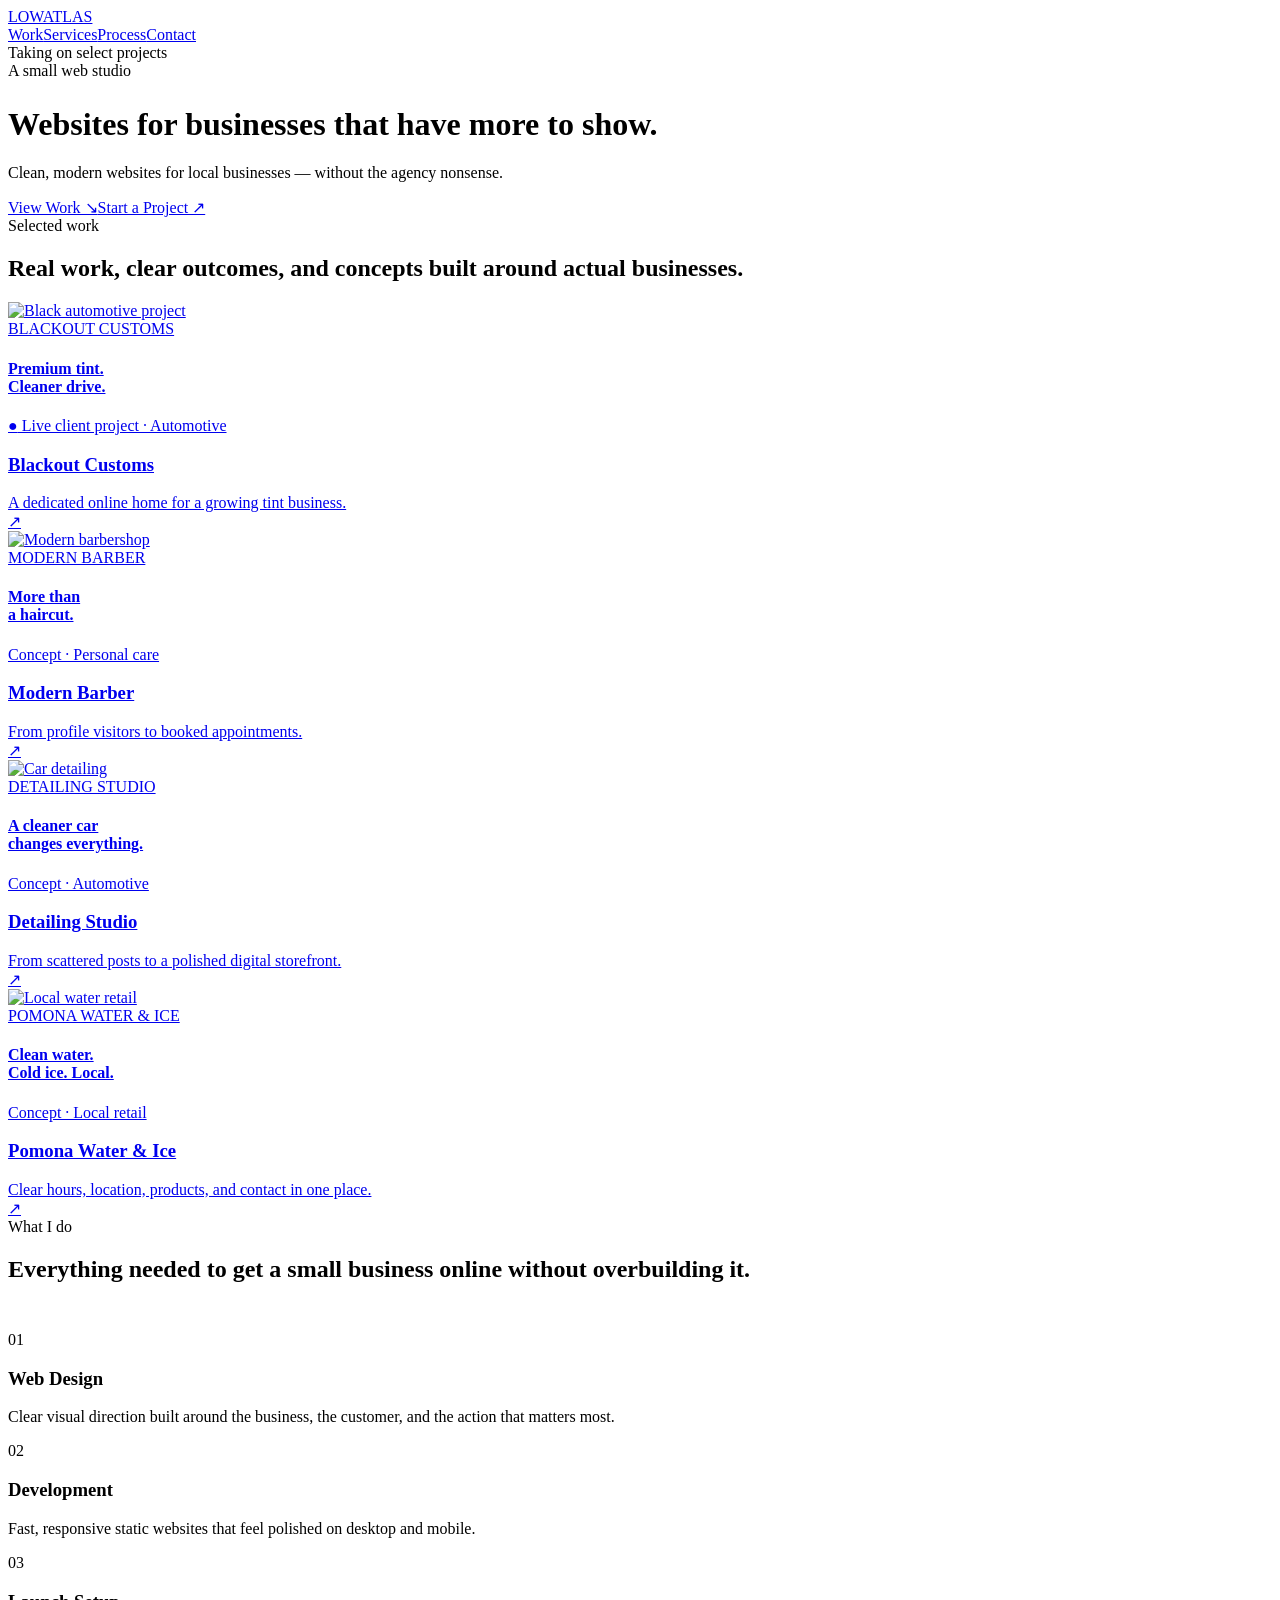
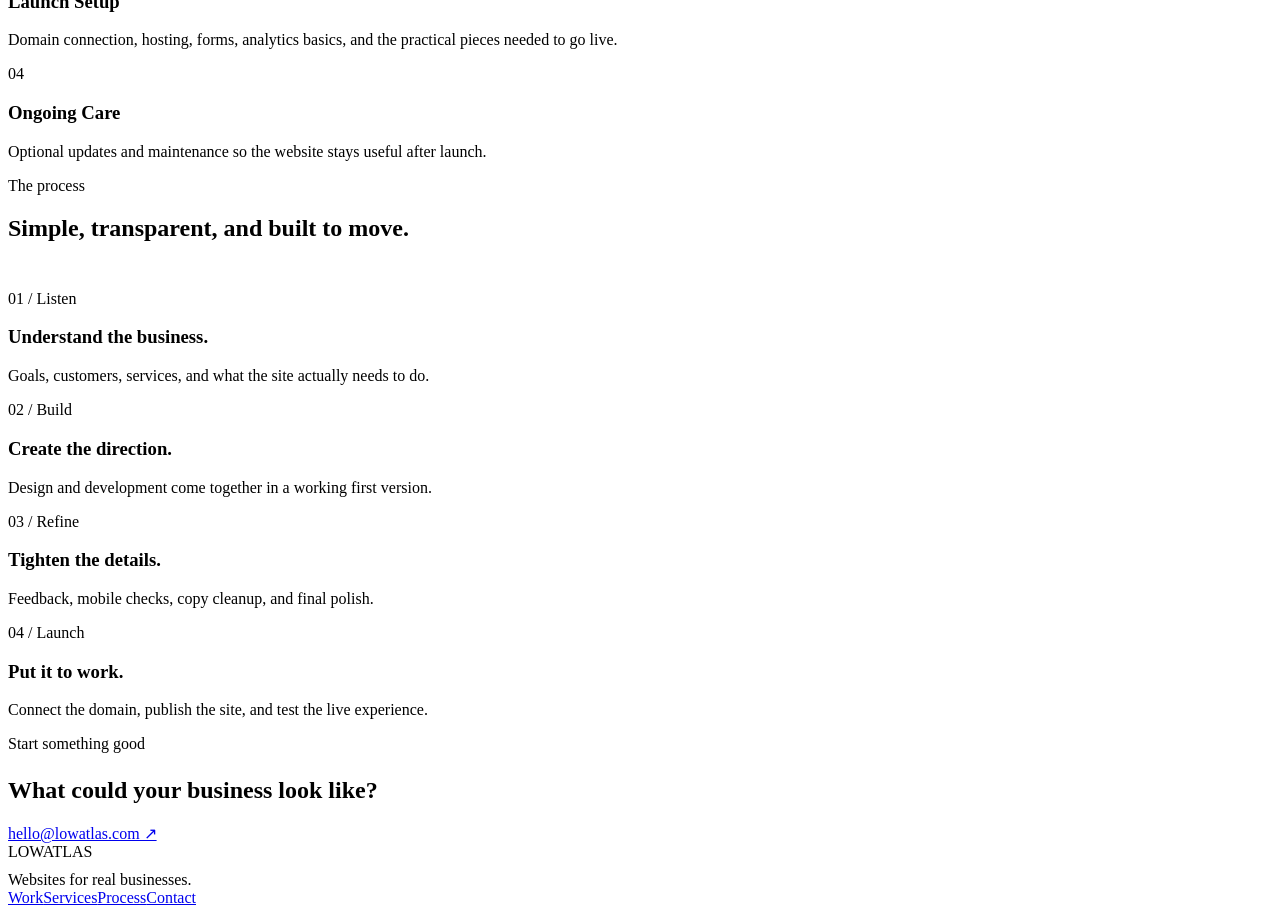
==== commit 895b5953: "Add files via upload" ====
--- a/index.html
+++ b/index.html
@@ -1,472 +1,13 @@
-<!doctype html>
-<html lang="en">
-<head>
-  <meta charset="utf-8" />
-  <meta name="viewport" content="width=device-width, initial-scale=1" />
-  <meta name="description" content="Lowatlas — quiet web work with a strong presence. Websites for local businesses." />
-  <title>Lowatlas — Quiet work. Strong presence.</title>
-  <style>
-    :root{
-      --bg:#0b0b0b;
-      --panel:#111111;
-      --text:#f4f2ed;
-      --muted:#9a9891;
-      --line:#292929;
-      --soft:#171717;
-      --accent:#d8ff55;
-      --max:1380px;
-    }
-    *{box-sizing:border-box}
-    html{scroll-behavior:smooth}
-    body{
-      margin:0;
-      background:var(--bg);
-      color:var(--text);
-      font-family: Inter, ui-sans-serif, -apple-system, BlinkMacSystemFont, "Segoe UI", sans-serif;
-      overflow-x:hidden;
-    }
-    a{color:inherit;text-decoration:none}
-    button{font:inherit}
-    .wrap{max-width:var(--max);margin:auto;padding:0 28px}
-    .mono{font-family:"SFMono-Regular",Consolas,"Liberation Mono",monospace;letter-spacing:.04em}
-    .eyebrow{font-size:11px;text-transform:uppercase;color:var(--muted);letter-spacing:.16em}
-    .rule{border-top:1px solid var(--line)}
-
-    /* NAV */
-    nav{
-      position:fixed;top:0;left:0;right:0;z-index:50;
-      background:rgba(11,11,11,.78);backdrop-filter:blur(14px);
-      border-bottom:1px solid rgba(255,255,255,.06)
-    }
-    .navinner{
-      max-width:var(--max);margin:auto;padding:15px 28px;
-      display:grid;grid-template-columns:1fr auto 1fr;align-items:center
-    }
-    .brand{font-weight:800;letter-spacing:-.04em;font-size:18px}
-    .navlinks{display:flex;gap:28px;font-size:13px;color:#c9c6bf}
-    .status{justify-self:end;font-size:11px;color:#c9c6bf;display:flex;gap:8px;align-items:center}
-    .dot{width:7px;height:7px;border-radius:50%;background:var(--accent);box-shadow:0 0 16px var(--accent)}
-
-    /* HERO */
-    .hero{
-      min-height:100svh;
-      display:flex;align-items:flex-end;
-      padding:145px 0 52px;
-      position:relative;
-    }
-    .gridbg{
-      position:absolute;inset:0;pointer-events:none;opacity:.22;
-      background-image:
-        linear-gradient(to right, #242424 1px, transparent 1px),
-        linear-gradient(to bottom, #242424 1px, transparent 1px);
-      background-size:80px 80px;
-      mask-image:linear-gradient(to bottom,rgba(0,0,0,.2),rgba(0,0,0,1));
-    }
-    .hero-layout{position:relative;z-index:1;display:grid;grid-template-columns:1fr 360px;gap:70px;width:100%}
-    .hero h1{
-      margin:0;
-      font-size:clamp(64px,10vw,150px);
-      line-height:.86;letter-spacing:-.075em;
-      max-width:960px;font-weight:800;
-    }
-    .hero h1 .quiet{color:#77746e}
-    .hero-side{align-self:end;padding-bottom:9px}
-    .hero-side p{
-      font-size:20px;line-height:1.45;margin:0 0 30px;
-      color:#d7d3cb;
-    }
-    .cta-row{display:flex;gap:11px;flex-wrap:wrap}
-    .btn{
-      display:inline-flex;align-items:center;gap:12px;
-      border:1px solid #383838;padding:12px 15px;border-radius:100px;
-      font-size:13px;transition:.25s;background:#0e0e0e;
-    }
-    .btn:hover{border-color:#777;transform:translateY(-2px)}
-    .btn.primary{background:var(--text);color:#111;border-color:var(--text)}
-    .btn .arr{font-size:16px}
-
-    /* TICKER */
-    .ticker{overflow:hidden;border-top:1px solid var(--line);border-bottom:1px solid var(--line)}
-    .ticker-track{
-      white-space:nowrap;padding:13px 0;font-size:11px;color:#aaa69d;
-      text-transform:uppercase;letter-spacing:.13em;
-      animation:marquee 28s linear infinite;
-    }
-    @keyframes marquee{from{transform:translateX(0)}to{transform:translateX(-50%)}}
-
-    /* SECTION */
-    section{padding:110px 0}
-    .section-head{
-      display:grid;grid-template-columns:220px 1fr;gap:40px;
-      margin-bottom:55px
-    }
-    .section-head h2{
-      margin:0;font-size:clamp(38px,6vw,84px);letter-spacing:-.055em;line-height:.94
-    }
-
-    /* FEATURED */
-    .featured-card{
-      border:1px solid var(--line);
-      border-radius:22px;overflow:hidden;
-      background:var(--panel);
-    }
-    .project-visual{
-      aspect-ratio:16/8.8;
-      position:relative;
-      overflow:hidden;
-      background:
-        radial-gradient(circle at 85% 15%, rgba(216,255,85,.18), transparent 18%),
-        linear-gradient(125deg,#101010,#181818 38%,#0a0a0a);
-    }
-    .browser{
-      position:absolute;left:6%;right:6%;top:10%;bottom:-9%;
-      border:1px solid #3a3a3a;border-radius:15px 15px 0 0;
-      background:#070707;box-shadow:0 40px 80px rgba(0,0,0,.5);
-      transform:perspective(1300px) rotateX(2deg);
-    }
-    .browserbar{height:37px;border-bottom:1px solid #272727;display:flex;align-items:center;padding:0 13px;gap:6px}
-    .browserbar span{width:7px;height:7px;border-radius:50%;background:#3a3a3a}
-    .mock{
-      height:calc(100% - 37px);position:relative;overflow:hidden;
-      background:
-        radial-gradient(circle at 80% 20%,#282828,transparent 30%),
-        linear-gradient(145deg,#050505,#111);
-    }
-    .mock .mocknav{padding:20px 24px;display:flex;justify-content:space-between;font-size:10px;color:#aaa}
-    .mock .mocktitle{
-      position:absolute;left:5%;bottom:15%;
-      font-size:clamp(30px,6vw,88px);line-height:.88;letter-spacing:-.07em;font-weight:800;max-width:72%
-    }
-    .mock .mocktitle em{font-style:normal;color:var(--accent)}
-    .project-meta{
-      display:grid;grid-template-columns:1.3fr .7fr .7fr auto;gap:24px;
-      padding:24px 26px;border-top:1px solid var(--line);align-items:end
-    }
-    .project-meta h3{margin:4px 0 0;font-size:27px;letter-spacing:-.04em}
-    .meta small{display:block;color:var(--muted);font-size:10px;text-transform:uppercase;letter-spacing:.12em;margin-bottom:7px}
-    .meta div{font-size:13px;color:#d6d2ca}
-
-    /* PROJECT ATLAS */
-    .atlas-wrap{
-      border:1px solid var(--line);border-radius:22px;
-      display:grid;grid-template-columns:1.15fr .85fr;overflow:hidden;min-height:660px
-    }
-    .atlas-map{
-      min-height:660px;position:relative;
-      background-image:
-        linear-gradient(to right,#1d1d1d 1px,transparent 1px),
-        linear-gradient(to bottom,#1d1d1d 1px,transparent 1px);
-      background-size:54px 54px;
-    }
-    .axis-x,.axis-y{position:absolute;background:#333;opacity:.9}
-    .axis-x{height:1px;left:0;right:0;top:50%}
-    .axis-y{width:1px;top:0;bottom:0;left:50%}
-    .coord{position:absolute;font-size:10px;color:#4d4d4d}
-    .node{
-      position:absolute;transform:translate(-50%,-50%);
-      cursor:pointer;background:none;border:0;color:inherit;padding:0;
-    }
-    .node .pin{
-      width:14px;height:14px;border:2px solid #bab7b0;border-radius:50%;
-      background:#101010;transition:.25s;box-shadow:0 0 0 0 rgba(216,255,85,.25)
-    }
-    .node.active .pin,.node:hover .pin{
-      border-color:var(--accent);background:var(--accent);
-      box-shadow:0 0 0 10px rgba(216,255,85,.08)
-    }
-    .node label{
-      position:absolute;white-space:nowrap;left:21px;top:-2px;
-      font-size:11px;color:#aba79f;pointer-events:none
-    }
-    .node.active label{color:var(--text)}
-    .atlas-detail{
-      padding:36px;display:flex;flex-direction:column;justify-content:space-between;
-      background:#0f0f0f;border-left:1px solid var(--line)
-    }
-    .atlas-detail h3{font-size:50px;line-height:.95;letter-spacing:-.055em;margin:18px 0}
-    .atlas-detail p{color:#aaa69d;line-height:1.55;max-width:470px}
-    .project-number{font-size:82px;line-height:1;color:#272727;letter-spacing:-.07em}
-    .detail-tags{display:flex;gap:8px;flex-wrap:wrap;margin-top:22px}
-    .tag{padding:8px 10px;border:1px solid #303030;border-radius:100px;font-size:10px;color:#aaa69d;text-transform:uppercase;letter-spacing:.08em}
-    .detail-bottom{display:flex;justify-content:space-between;align-items:end;gap:20px}
-
-    /* SERVICES */
-    .services{border-top:1px solid var(--line)}
-    .service{
-      display:grid;grid-template-columns:70px 1fr 1fr;gap:30px;padding:31px 0;
-      border-bottom:1px solid var(--line);align-items:start
-    }
-    .service h3{margin:0;font-size:30px;letter-spacing:-.04em}
-    .service p{margin:0;color:#99958e;line-height:1.55;max-width:540px}
-
-    /* PROCESS */
-    .steps{display:grid;grid-template-columns:repeat(4,1fr);border:1px solid var(--line);border-radius:20px;overflow:hidden}
-    .step{padding:28px;min-height:260px;border-right:1px solid var(--line);display:flex;flex-direction:column;justify-content:space-between}
-    .step:last-child{border-right:none}
-    .step .n{font-size:11px;color:#777}
-    .step h3{font-size:24px;letter-spacing:-.04em;margin:0 0 8px}
-    .step p{font-size:13px;color:#99958e;line-height:1.5;margin:0}
-
-    /* CONTACT */
-    .contact{
-      padding:120px 0 45px;
-      border-top:1px solid var(--line);
-      background:linear-gradient(to bottom,#0b0b0b,#101010);
-    }
-    .contact h2{
-      font-size:clamp(64px,11vw,150px);line-height:.85;letter-spacing:-.075em;margin:0 0 55px
-    }
-    .contact h2 span{color:#66635e}
-    .footergrid{display:grid;grid-template-columns:1fr 1fr;gap:40px;border-top:1px solid var(--line);padding-top:24px}
-    .footergrid p{color:#a5a198;max-width:520px;line-height:1.5}
-    .footerlinks{display:flex;justify-content:flex-end;gap:25px;font-size:13px;color:#ccc}
-
-    @media(max-width:900px){
-      .navinner{grid-template-columns:1fr auto}.navlinks{display:none}
-      .hero-layout,.section-head,.atlas-wrap,.footergrid{grid-template-columns:1fr}
-      .hero{padding-top:120px;min-height:850px}
-      .hero-side{max-width:520px}
-      .project-meta{grid-template-columns:1fr 1fr}
-      .atlas-detail{border-left:0;border-top:1px solid var(--line)}
-      .steps{grid-template-columns:1fr 1fr}.step:nth-child(2){border-right:0}.step{border-bottom:1px solid var(--line)}
-      .service{grid-template-columns:50px 1fr}.service p{grid-column:2}
-      .footerlinks{justify-content:flex-start}
-    }
-    @media(max-width:560px){
-      .wrap{padding:0 18px}.navinner{padding:14px 18px}
-      .hero h1{font-size:61px}
-      section{padding:82px 0}
-      .project-meta,.steps{grid-template-columns:1fr}
-      .project-meta{gap:18px}
-      .step{border-right:0}
-      .atlas-map{min-height:520px}
-      .atlas-detail{padding:24px}
-      .atlas-detail h3{font-size:40px}
-      .project-number{font-size:60px}
-      .service{grid-template-columns:1fr}.service p{grid-column:auto}
-    }
-    @media(prefers-reduced-motion:reduce){
-      *{scroll-behavior:auto!important;animation:none!important;transition:none!important}
-    }
-  </style>
-</head>
-<body>
-  <nav>
-    <div class="navinner">
-      <a class="brand" href="#">lowatlas®</a>
-      <div class="navlinks">
-        <a href="#work">Work</a>
-        <a href="#services">Services</a>
-        <a href="#process">Process</a>
-        <a href="#contact">Contact</a>
-      </div>
-      <div class="status"><span class="dot"></span>Taking on select projects</div>
-    </div>
-  </nav>
-
-  <main>
-    <header class="hero">
-      <div class="gridbg"></div>
-      <div class="wrap hero-layout">
-        <div>
-          <div class="eyebrow mono" style="margin-bottom:28px">Independent web studio / Southern California</div>
-          <h1><span class="quiet">Quiet work.</span><br>Strong presence.</h1>
-        </div>
-        <div class="hero-side">
-          <p>Sharp, fast websites for local businesses that deserve to look as good online as they do in person.</p>
-          <div class="cta-row">
-            <a class="btn primary" href="#work">View work <span class="arr">↘</span></a>
-            <a class="btn" href="#contact">Start a project <span class="arr">↗</span></a>
-          </div>
-        </div>
-      </div>
-    </header>
-
-    <div class="ticker">
-      <div class="ticker-track mono">
-        DESIGN + DEVELOPMENT — LOCAL BUSINESS — MOBILE FIRST — CLEAN BUILDS — FAST LAUNCHES — DESIGN + DEVELOPMENT — LOCAL BUSINESS — MOBILE FIRST — CLEAN BUILDS — FAST LAUNCHES — DESIGN + DEVELOPMENT — LOCAL BUSINESS — MOBILE FIRST — CLEAN BUILDS — FAST LAUNCHES —
-      </div>
-    </div>
-
-    <section id="work">
-      <div class="wrap">
-        <div class="section-head">
-          <div class="eyebrow mono">01 / Selected work</div>
-          <h2>Built to make a small business feel bigger.</h2>
-        </div>
-
-        <article class="featured-card">
-          <div class="project-visual">
-            <div class="browser">
-              <div class="browserbar"><span></span><span></span><span></span></div>
-              <div class="mock">
-                <div class="mocknav mono"><span>BLACKOUT CUSTOMS</span><span>WINDOW TINT / AUTO</span></div>
-                <div class="mocktitle">Built dark.<br><em>Seen clearly.</em></div>
-              </div>
-            </div>
-          </div>
-          <div class="project-meta">
-            <div>
-              <div class="eyebrow mono">Featured / Live client work</div>
-              <h3>Blackout Customs</h3>
-            </div>
-            <div class="meta"><small>Industry</small><div>Automotive / Tint</div></div>
-            <div class="meta"><small>Role</small><div>Design + Build</div></div>
-            <a class="btn" href="#" aria-label="Add Blackout Customs live URL here">Live site ↗</a>
-          </div>
-        </article>
-      </div>
-    </section>
-
-    <section style="padding-top:0">
-      <div class="wrap">
-        <div class="section-head">
-          <div class="eyebrow mono">02 / Project atlas</div>
-          <h2>Concepts mapped by business, not by template.</h2>
-        </div>
-
-        <div class="atlas-wrap">
-          <div class="atlas-map">
-            <div class="axis-x"></div><div class="axis-y"></div>
-            <div class="coord mono" style="left:18px;top:18px">34.0551° N</div>
-            <div class="coord mono" style="right:18px;bottom:18px">117.7500° W</div>
-
-            <button class="node active" style="left:30%;top:32%" data-project="barber">
-              <div class="pin"></div><label class="mono">BARBER / 01</label>
-            </button>
-            <button class="node" style="left:67%;top:28%" data-project="detail">
-              <div class="pin"></div><label class="mono">DETAILING / 02</label>
-            </button>
-            <button class="node" style="left:54%;top:68%" data-project="water">
-              <div class="pin"></div><label class="mono">WATER / 03</label>
-            </button>
-          </div>
-
-          <div class="atlas-detail">
-            <div>
-              <div class="eyebrow mono" id="detailType">Demo concept / Personal care</div>
-              <div class="project-number" id="detailNum">01</div>
-              <h3 id="detailTitle">Modern Barber</h3>
-              <p id="detailCopy">A stripped-back booking-first concept for an independent barber: work up front, services clear, and no digging around to figure out how to book.</p>
-              <div class="detail-tags" id="detailTags">
-                <span class="tag">Booking-first</span><span class="tag">Mobile</span><span class="tag">Portfolio</span>
-              </div>
-            </div>
-            <div class="detail-bottom">
-              <span class="eyebrow mono">Lowatlas concept series</span>
-              <a class="btn" href="#">View concept ↗</a>
-            </div>
-          </div>
-        </div>
-      </div>
-    </section>
-
-    <section id="services">
-      <div class="wrap">
-        <div class="section-head">
-          <div class="eyebrow mono">03 / What I do</div>
-          <h2>Enough to launch. Nothing you don’t need.</h2>
-        </div>
-        <div class="services">
-          <div class="service">
-            <div class="eyebrow mono">01</div>
-            <h3>Web design</h3>
-            <p>Clean visual direction built around your business, your customers, and the action you actually want them to take.</p>
-          </div>
-          <div class="service">
-            <div class="eyebrow mono">02</div>
-            <h3>Development</h3>
-            <p>Responsive builds that load fast, work cleanly on mobile, and avoid the bloated feel of generic site builders.</p>
-          </div>
-          <div class="service">
-            <div class="eyebrow mono">03</div>
-            <h3>Launch setup</h3>
-            <p>Domain connection, hosting, forms, analytics basics, and the practical pieces needed to get the site out of preview mode.</p>
-          </div>
-          <div class="service">
-            <div class="eyebrow mono">04</div>
-            <h3>Ongoing care</h3>
-            <p>Optional updates and maintenance so the site does not become another thing sitting on the owner’s to-do list.</p>
-          </div>
-        </div>
-      </div>
-    </section>
-
-    <section id="process">
-      <div class="wrap">
-        <div class="section-head">
-          <div class="eyebrow mono">04 / Process</div>
-          <h2>Simple enough to move fast.</h2>
-        </div>
-        <div class="steps">
-          <div class="step"><span class="n mono">01 / LISTEN</span><div><h3>Get the business.</h3><p>What you do, who comes to you, what matters, and what the site needs to accomplish.</p></div></div>
-          <div class="step"><span class="n mono">02 / SHAPE</span><div><h3>Build the direction.</h3><p>Structure, visual system, copy direction, and the first working version.</p></div></div>
-          <div class="step"><span class="n mono">03 / REFINE</span><div><h3>Make it yours.</h3><p>Review the site, tighten the details, and make sure the experience works on real screens.</p></div></div>
-          <div class="step"><span class="n mono">04 / LAUNCH</span><div><h3>Put it to work.</h3><p>Connect the domain, publish, test, and hand off or continue with maintenance.</p></div></div>
-        </div>
-      </div>
-    </section>
-  </main>
-
-  <footer id="contact" class="contact">
-    <div class="wrap">
-      <div class="eyebrow mono" style="margin-bottom:22px">Have a business worth seeing?</div>
-      <h2>Let’s put it<br><span>on the map.</span></h2>
-      <a class="btn primary" href="mailto:hello@lowatlas.com">hello@lowatlas.com <span class="arr">↗</span></a>
-
-      <div class="footergrid" style="margin-top:85px">
-        <div>
-          <div class="brand">lowatlas®</div>
-          <p>Quiet work. Strong presence. Independent web design and development for local businesses.</p>
-        </div>
-        <div class="footerlinks">
-          <a href="#work">Work</a><a href="#services">Services</a><a href="#process">Process</a>
-        </div>
-      </div>
-    </div>
-  </footer>
-
-  <script>
-    const projects = {
-      barber:{
-        type:"Demo concept / Personal care",
-        num:"01",
-        title:"Modern Barber",
-        copy:"A stripped-back booking-first concept for an independent barber: work up front, services clear, and no digging around to figure out how to book.",
-        tags:["Booking-first","Mobile","Portfolio"]
-      },
-      detail:{
-        type:"Demo concept / Automotive",
-        num:"02",
-        title:"Detailing Studio",
-        copy:"A high-contrast automotive concept built to sell the finish: service tiers, before-and-after work, trust signals, and a fast quote path.",
-        tags:["Lead gen","Service tiers","Gallery"]
-      },
-      water:{
-        type:"Demo concept / Local retail",
-        num:"03",
-        title:"Pomona Water & Ice",
-        copy:"A practical neighborhood-business redesign focused on the things customers need immediately: products, location, hours, contact, and clear calls to action.",
-        tags:["Local SEO","Info-first","Responsive"]
-      }
-    };
-
-    const nodes = document.querySelectorAll(".node");
-    const type = document.getElementById("detailType");
-    const num = document.getElementById("detailNum");
-    const title = document.getElementById("detailTitle");
-    const copy = document.getElementById("detailCopy");
-    const tags = document.getElementById("detailTags");
-
-    nodes.forEach(node=>{
-      node.addEventListener("click",()=>{
-        nodes.forEach(n=>n.classList.remove("active"));
-        node.classList.add("active");
-        const p=projects[node.dataset.project];
-        type.textContent=p.type; num.textContent=p.num; title.textContent=p.title; copy.textContent=p.copy;
-        tags.innerHTML=p.tags.map(t=>`<span class="tag">${t}</span>`).join("");
-      });
-    });
-  </script>
-</body>
-</html>
+<!doctype html><html lang="en"><head><meta charset="utf-8"><meta name="viewport" content="width=device-width,initial-scale=1"><meta name="description" content="Lowatlas builds clean, modern websites for local businesses."><title>Lowatlas — Websites for real businesses</title><link rel="stylesheet" href="styles.css"></head><body>
+<nav><div class="navinner"><a class="brand" href="#">LOWATLAS</a><div class="navlinks"><a href="#work">Work</a><a href="#services">Services</a><a href="#process">Process</a><a href="#contact">Contact</a></div><div class="status"><span class="dot"></span>Taking on select projects</div></div></nav>
+<header class="hero"><div class="wrap hero-grid"><div><div class="eyebrow mono" style="margin-bottom:26px">A small web studio</div><h1>Websites for businesses that <span>have more to show.</span></h1></div><div class="hero-side"><p>Clean, modern websites for local businesses — without the agency nonsense.</p><div class="ctas"><a class="btn primary" href="#work">View Work ↘</a><a class="btn" href="#contact">Start a Project ↗</a></div></div></div></header>
+<section class="section"><div class="wrap intro-grid"><div class="eyebrow mono">Selected work</div><h2>Real work, clear outcomes, and concepts built around actual businesses.</h2></div></section>
+<section id="work" class="section" style="padding-top:0"><div class="wrap"><div class="work-grid">
+<a class="project-card featured" href="work/blackout-customs.html"><div class="card-media"><img src="https://images.unsplash.com/photo-1503736334956-4c8f8e92946d?auto=format&fit=crop&w=2000&q=85" alt="Black automotive project"><div class="card-overlay"></div><div class="card-ui"><div class="browserbar"><span></span><span></span><span></span></div><div class="ui-inner"><div class="uibrand mono">BLACKOUT CUSTOMS</div><h4>Premium tint.<br>Cleaner drive.</h4><div class="ui-line"></div><div class="ui-line short"></div></div></div></div><div class="card-meta"><div><div class="kicker"><span class="live">●</span> Live client project · Automotive</div><h3>Blackout Customs</h3></div><div class="small">A dedicated online home for a growing tint business.</div><div class="card-arrow">↗</div></div></a>
+<a class="project-card half" href="work/barber.html"><div class="card-media"><img src="https://images.unsplash.com/photo-1503951914875-452162b0f3f1?auto=format&fit=crop&w=1800&q=85" alt="Modern barbershop"><div class="card-overlay"></div><div class="card-ui"><div class="browserbar"><span></span><span></span><span></span></div><div class="ui-inner"><div class="uibrand mono">MODERN BARBER</div><h4>More than<br>a haircut.</h4><div class="ui-line"></div><div class="ui-line short"></div></div></div></div><div class="card-meta"><div><div class="kicker">Concept · Personal care</div><h3>Modern Barber</h3></div><div class="small">From profile visitors to booked appointments.</div><div class="card-arrow">↗</div></div></a>
+<a class="project-card half" href="work/detailing.html"><div class="card-media"><img src="https://images.unsplash.com/photo-1607860108855-64acf2078ed9?auto=format&fit=crop&w=1800&q=85" alt="Car detailing"><div class="card-overlay"></div><div class="card-ui"><div class="browserbar"><span></span><span></span><span></span></div><div class="ui-inner"><div class="uibrand mono">DETAILING STUDIO</div><h4>A cleaner car<br>changes everything.</h4><div class="ui-line"></div><div class="ui-line short"></div></div></div></div><div class="card-meta"><div><div class="kicker">Concept · Automotive</div><h3>Detailing Studio</h3></div><div class="small">From scattered posts to a polished digital storefront.</div><div class="card-arrow">↗</div></div></a>
+<a class="project-card full" href="work/pomona-water-ice.html"><div class="card-media"><img src="https://images.unsplash.com/photo-1536935338788-846bb9981813?auto=format&fit=crop&w=1800&q=85" alt="Local water retail"><div class="card-overlay"></div><div class="card-ui"><div class="browserbar"><span></span><span></span><span></span></div><div class="ui-inner"><div class="uibrand mono">POMONA WATER & ICE</div><h4>Clean water.<br>Cold ice. Local.</h4><div class="ui-line"></div><div class="ui-line short"></div></div></div></div><div class="card-meta"><div><div class="kicker">Concept · Local retail</div><h3>Pomona Water & Ice</h3></div><div class="small">Clear hours, location, products, and contact in one place.</div><div class="card-arrow">↗</div></div></a>
+</div></div></section>
+<section id="services" class="section"><div class="wrap intro-grid" style="margin-bottom:48px"><div class="eyebrow mono">What I do</div><h2>Everything needed to get a small business online without overbuilding it.</h2></div><div class="wrap services"><div class="service"><div class="eyebrow mono">01</div><h3>Web Design</h3><p>Clear visual direction built around the business, the customer, and the action that matters most.</p></div><div class="service"><div class="eyebrow mono">02</div><h3>Development</h3><p>Fast, responsive static websites that feel polished on desktop and mobile.</p></div><div class="service"><div class="eyebrow mono">03</div><h3>Launch Setup</h3><p>Domain connection, hosting, forms, analytics basics, and the practical pieces needed to go live.</p></div><div class="service"><div class="eyebrow mono">04</div><h3>Ongoing Care</h3><p>Optional updates and maintenance so the website stays useful after launch.</p></div></div></section>
+<section id="process" class="section"><div class="wrap intro-grid" style="margin-bottom:48px"><div class="eyebrow mono">The process</div><h2>Simple, transparent, and built to move.</h2></div><div class="wrap"><div class="steps"><div class="step"><span class="eyebrow mono">01 / Listen</span><div><h3>Understand the business.</h3><p>Goals, customers, services, and what the site actually needs to do.</p></div></div><div class="step"><span class="eyebrow mono">02 / Build</span><div><h3>Create the direction.</h3><p>Design and development come together in a working first version.</p></div></div><div class="step"><span class="eyebrow mono">03 / Refine</span><div><h3>Tighten the details.</h3><p>Feedback, mobile checks, copy cleanup, and final polish.</p></div></div><div class="step"><span class="eyebrow mono">04 / Launch</span><div><h3>Put it to work.</h3><p>Connect the domain, publish the site, and test the live experience.</p></div></div></div></div></section>
+<footer id="contact" class="cta-section"><div class="wrap"><div class="eyebrow mono" style="margin-bottom:24px">Start something good</div><h2>What could <span>your business</span> look like?</h2><a class="btn primary" href="mailto:hello@lowatlas.com">hello@lowatlas.com ↗</a><div class="footer"><div><div class="brand">LOWATLAS</div><div class="small" style="margin-top:10px">Websites for real businesses.</div></div><div class="footerlinks"><a href="#work">Work</a><a href="#services">Services</a><a href="#process">Process</a><a href="#contact">Contact</a></div></div></div></footer><script src="script.js"></script></body></html>
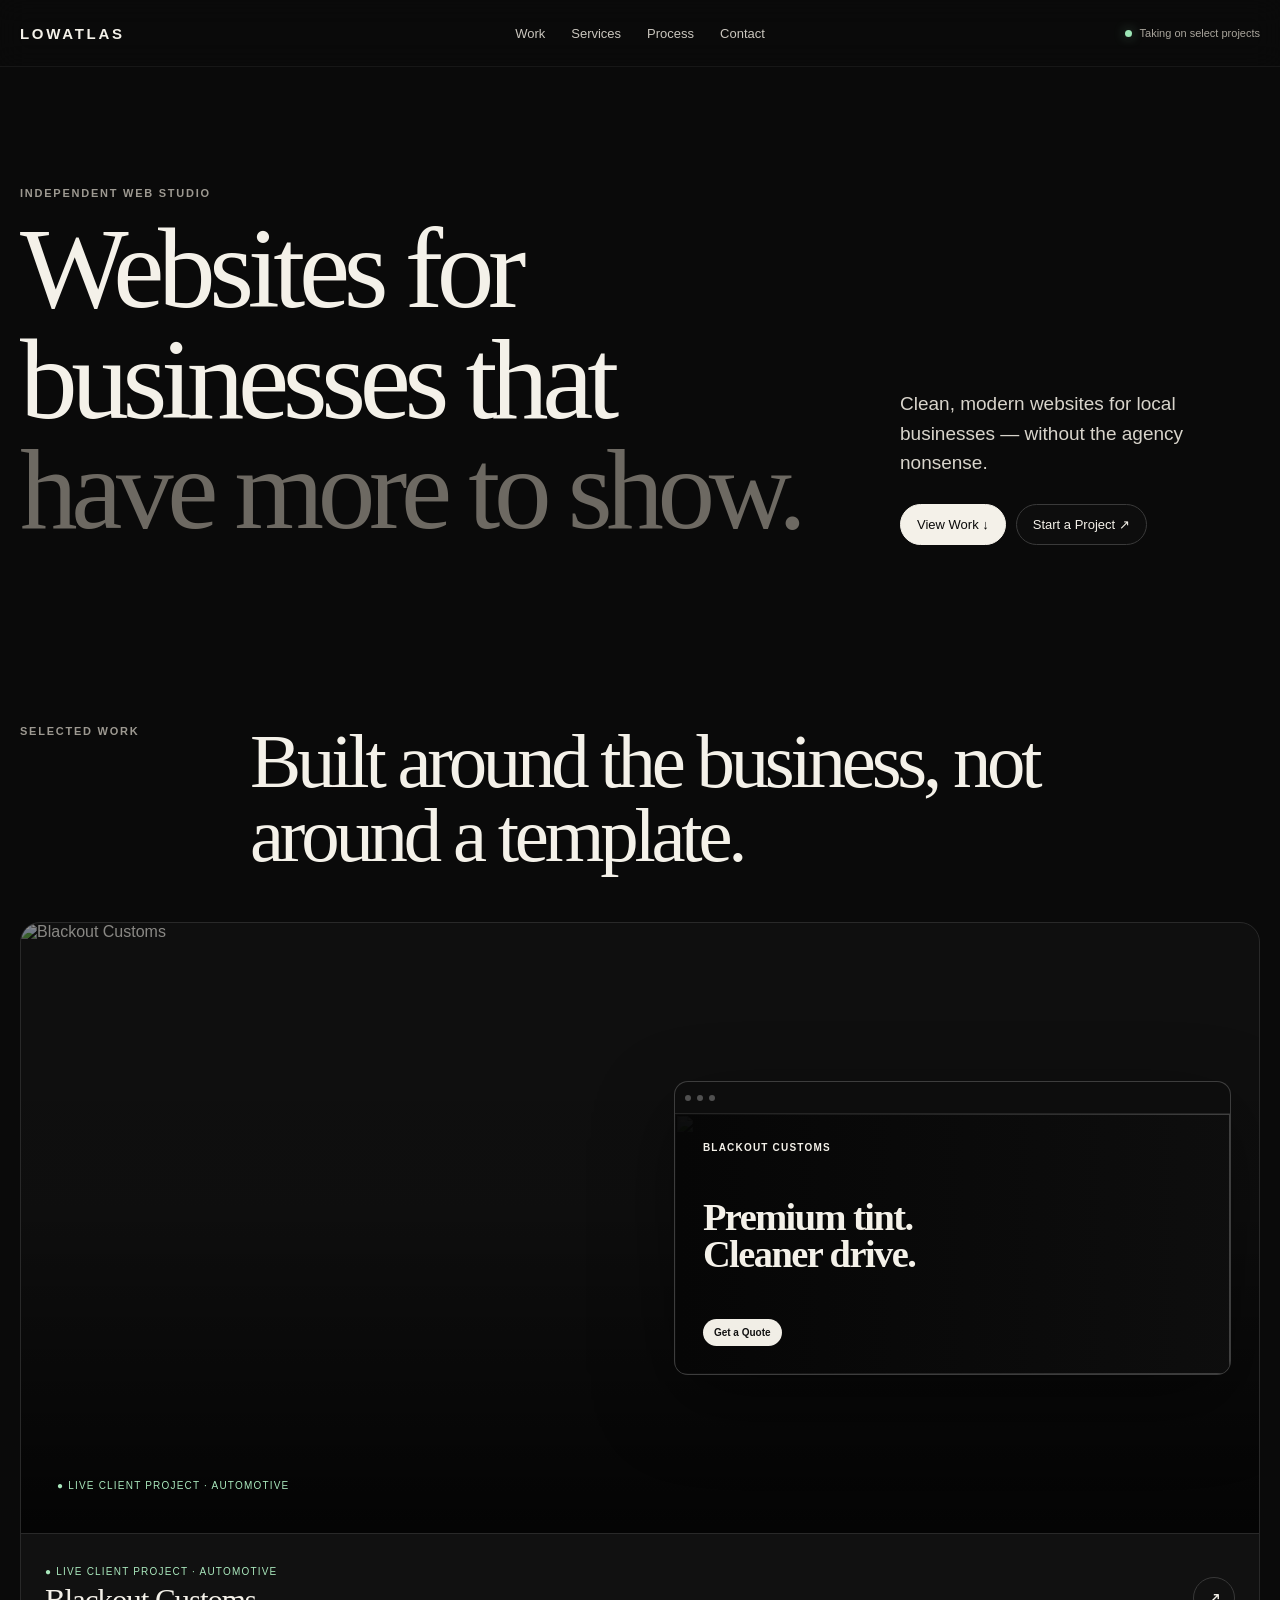
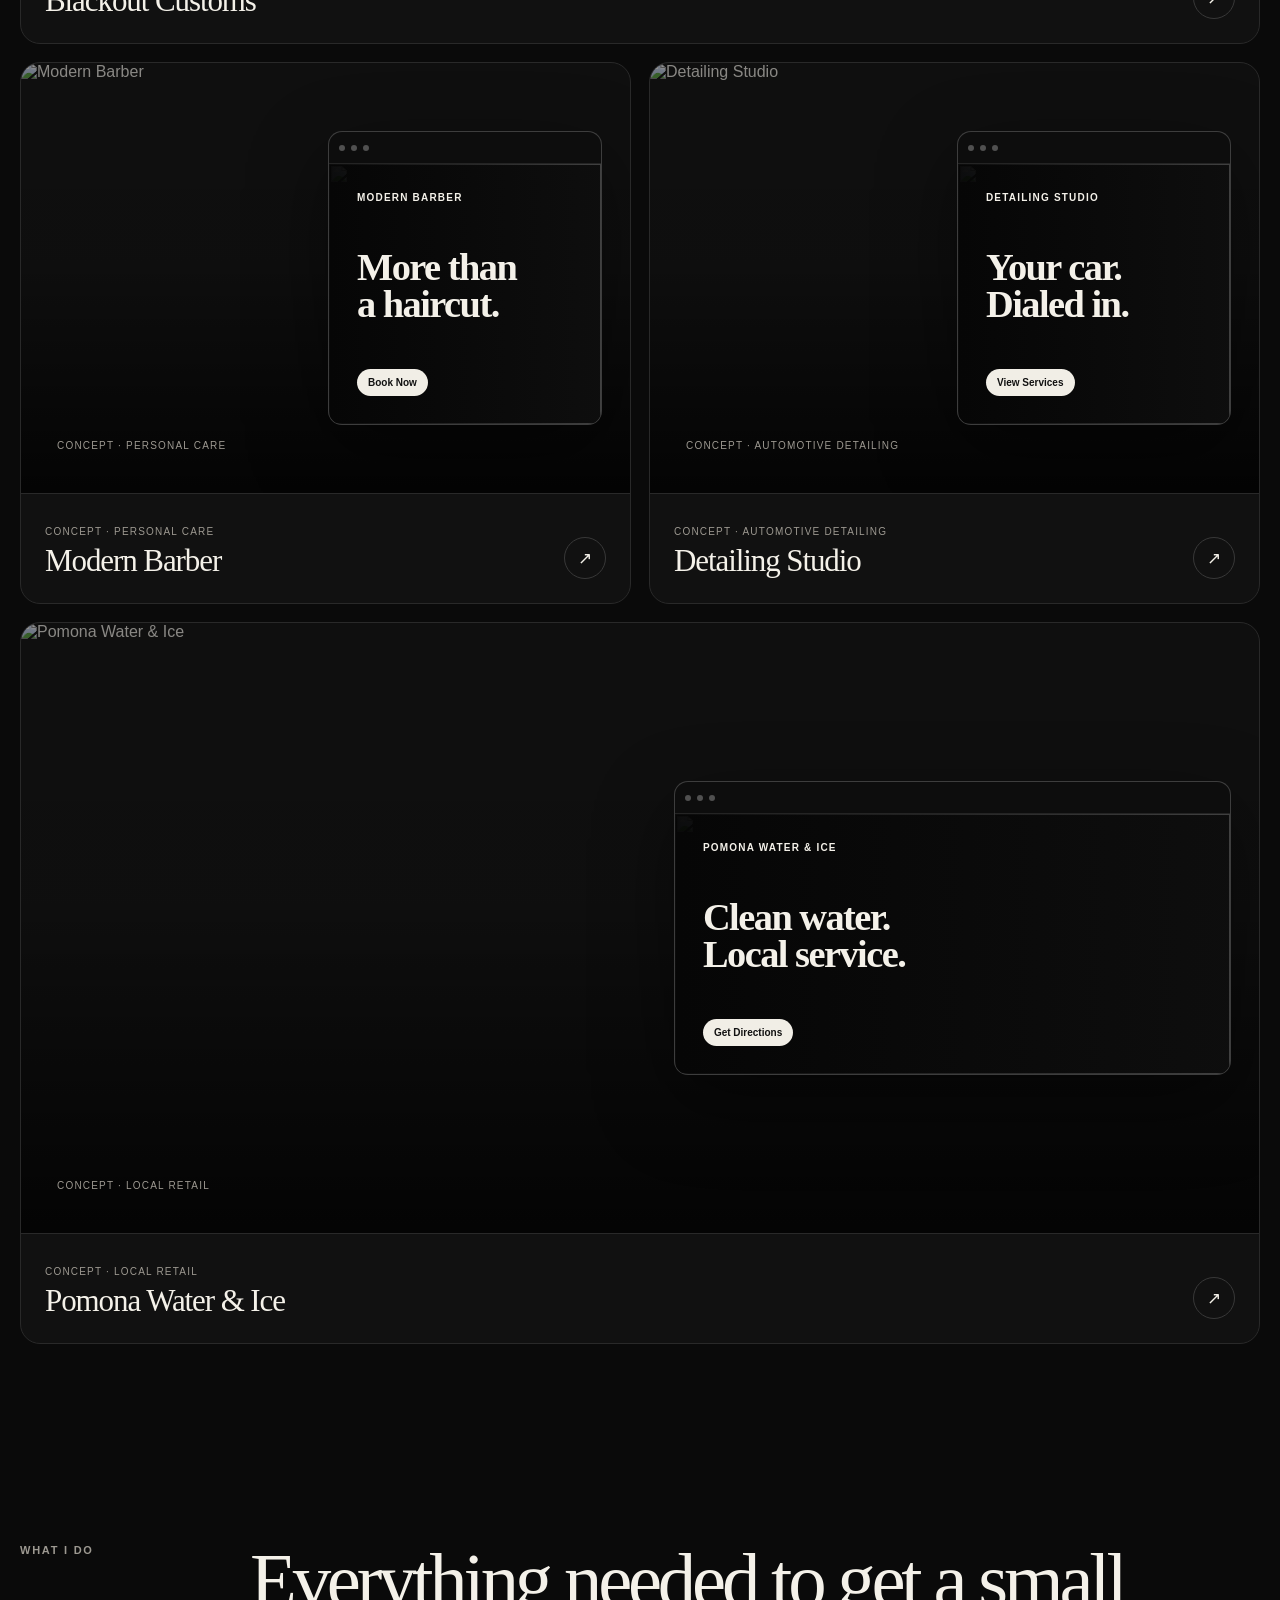
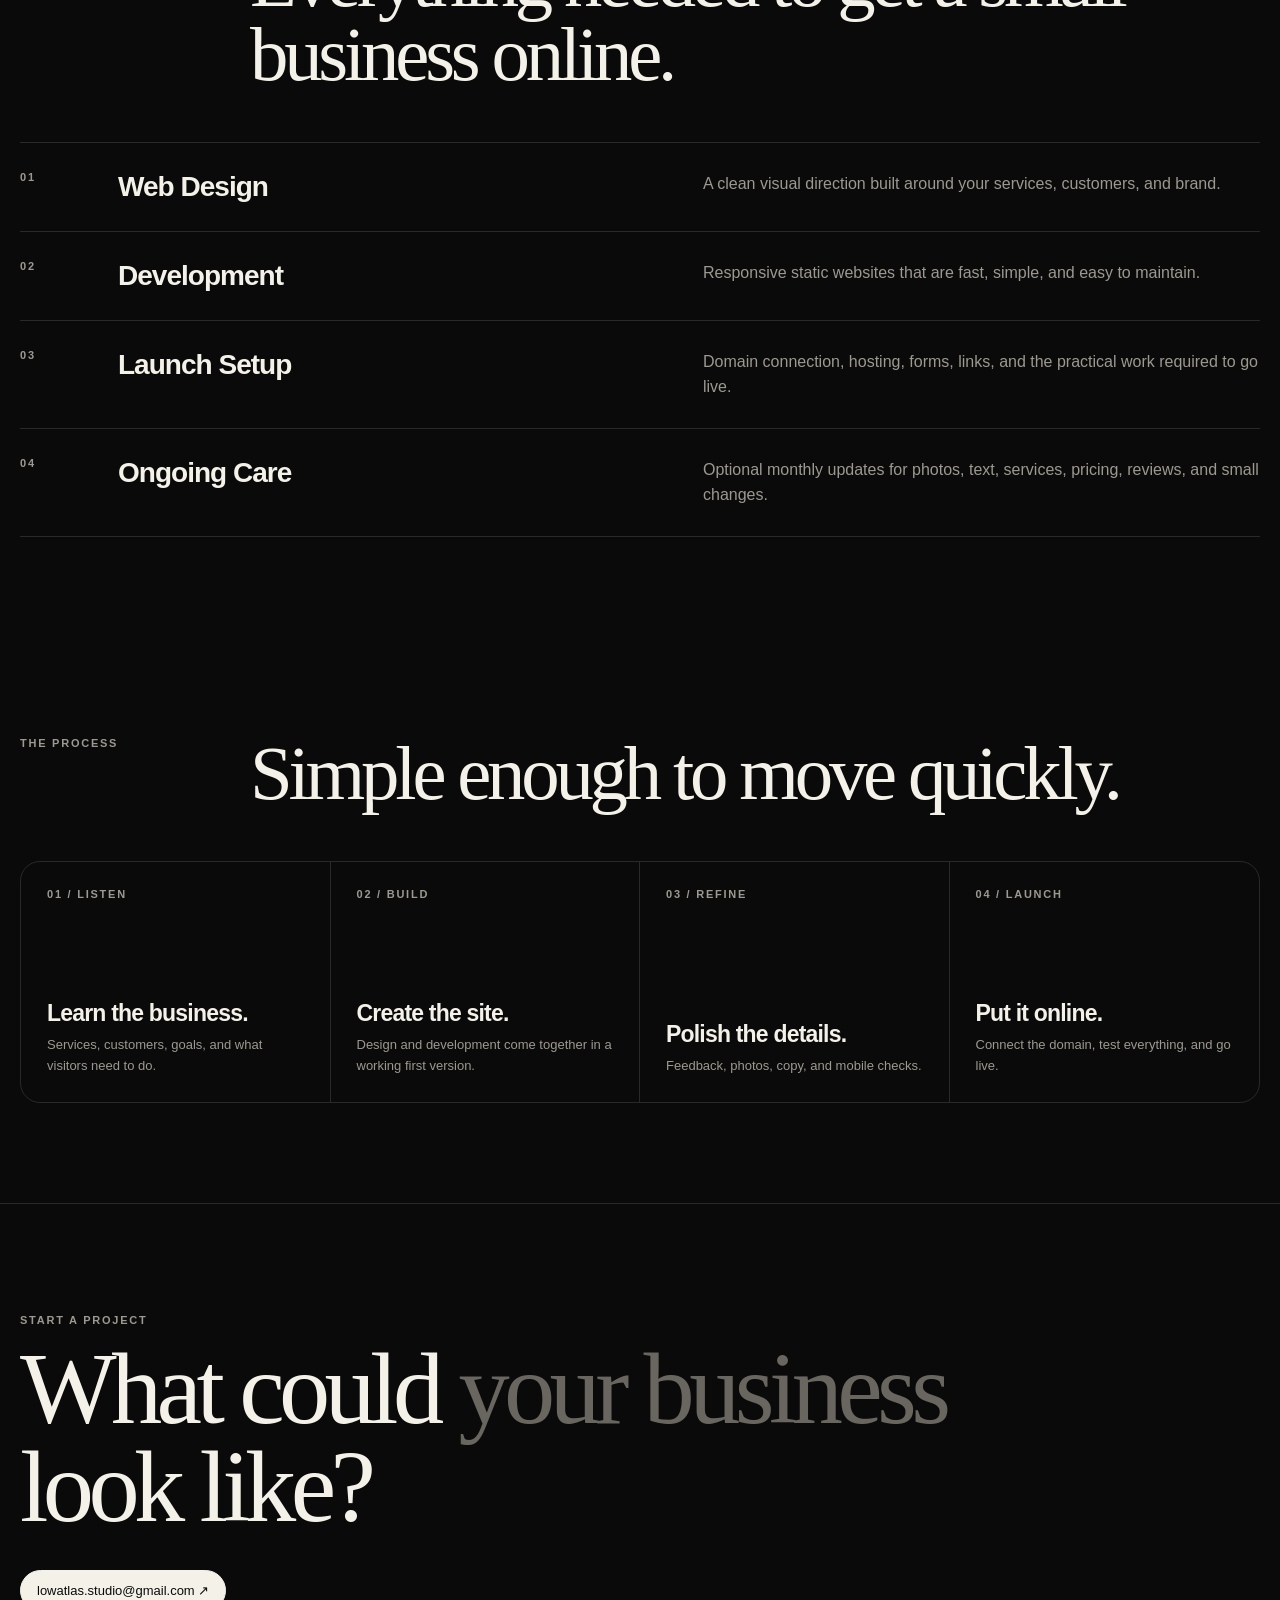
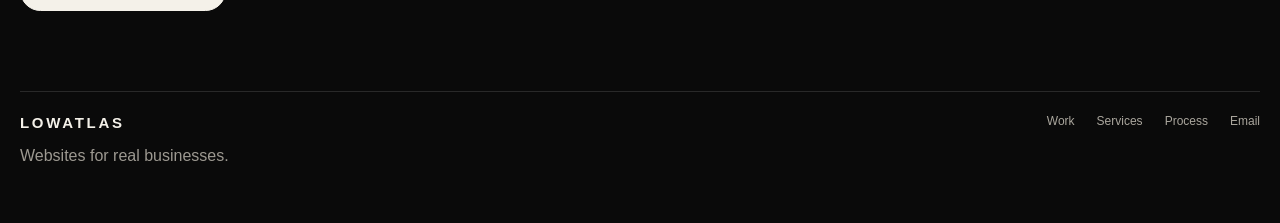
==== commit 3f266170: "Add files via upload" ====
--- a/index.html
+++ b/index.html
@@ -1,13 +1,11 @@
-<!doctype html><html lang="en"><head><meta charset="utf-8"><meta name="viewport" content="width=device-width,initial-scale=1"><meta name="description" content="Lowatlas builds clean, modern websites for local businesses."><title>Lowatlas — Websites for real businesses</title><link rel="stylesheet" href="styles.css"></head><body>
-<nav><div class="navinner"><a class="brand" href="#">LOWATLAS</a><div class="navlinks"><a href="#work">Work</a><a href="#services">Services</a><a href="#process">Process</a><a href="#contact">Contact</a></div><div class="status"><span class="dot"></span>Taking on select projects</div></div></nav>
-<header class="hero"><div class="wrap hero-grid"><div><div class="eyebrow mono" style="margin-bottom:26px">A small web studio</div><h1>Websites for businesses that <span>have more to show.</span></h1></div><div class="hero-side"><p>Clean, modern websites for local businesses — without the agency nonsense.</p><div class="ctas"><a class="btn primary" href="#work">View Work ↘</a><a class="btn" href="#contact">Start a Project ↗</a></div></div></div></header>
-<section class="section"><div class="wrap intro-grid"><div class="eyebrow mono">Selected work</div><h2>Real work, clear outcomes, and concepts built around actual businesses.</h2></div></section>
-<section id="work" class="section" style="padding-top:0"><div class="wrap"><div class="work-grid">
-<a class="project-card featured" href="work/blackout-customs.html"><div class="card-media"><img src="https://images.unsplash.com/photo-1503736334956-4c8f8e92946d?auto=format&fit=crop&w=2000&q=85" alt="Black automotive project"><div class="card-overlay"></div><div class="card-ui"><div class="browserbar"><span></span><span></span><span></span></div><div class="ui-inner"><div class="uibrand mono">BLACKOUT CUSTOMS</div><h4>Premium tint.<br>Cleaner drive.</h4><div class="ui-line"></div><div class="ui-line short"></div></div></div></div><div class="card-meta"><div><div class="kicker"><span class="live">●</span> Live client project · Automotive</div><h3>Blackout Customs</h3></div><div class="small">A dedicated online home for a growing tint business.</div><div class="card-arrow">↗</div></div></a>
-<a class="project-card half" href="work/barber.html"><div class="card-media"><img src="https://images.unsplash.com/photo-1503951914875-452162b0f3f1?auto=format&fit=crop&w=1800&q=85" alt="Modern barbershop"><div class="card-overlay"></div><div class="card-ui"><div class="browserbar"><span></span><span></span><span></span></div><div class="ui-inner"><div class="uibrand mono">MODERN BARBER</div><h4>More than<br>a haircut.</h4><div class="ui-line"></div><div class="ui-line short"></div></div></div></div><div class="card-meta"><div><div class="kicker">Concept · Personal care</div><h3>Modern Barber</h3></div><div class="small">From profile visitors to booked appointments.</div><div class="card-arrow">↗</div></div></a>
-<a class="project-card half" href="work/detailing.html"><div class="card-media"><img src="https://images.unsplash.com/photo-1607860108855-64acf2078ed9?auto=format&fit=crop&w=1800&q=85" alt="Car detailing"><div class="card-overlay"></div><div class="card-ui"><div class="browserbar"><span></span><span></span><span></span></div><div class="ui-inner"><div class="uibrand mono">DETAILING STUDIO</div><h4>A cleaner car<br>changes everything.</h4><div class="ui-line"></div><div class="ui-line short"></div></div></div></div><div class="card-meta"><div><div class="kicker">Concept · Automotive</div><h3>Detailing Studio</h3></div><div class="small">From scattered posts to a polished digital storefront.</div><div class="card-arrow">↗</div></div></a>
-<a class="project-card full" href="work/pomona-water-ice.html"><div class="card-media"><img src="https://images.unsplash.com/photo-1536935338788-846bb9981813?auto=format&fit=crop&w=1800&q=85" alt="Local water retail"><div class="card-overlay"></div><div class="card-ui"><div class="browserbar"><span></span><span></span><span></span></div><div class="ui-inner"><div class="uibrand mono">POMONA WATER & ICE</div><h4>Clean water.<br>Cold ice. Local.</h4><div class="ui-line"></div><div class="ui-line short"></div></div></div></div><div class="card-meta"><div><div class="kicker">Concept · Local retail</div><h3>Pomona Water & Ice</h3></div><div class="small">Clear hours, location, products, and contact in one place.</div><div class="card-arrow">↗</div></div></a>
+<!doctype html><html lang="en"><head><meta charset="utf-8"><meta name="viewport" content="width=device-width,initial-scale=1"><meta name="description" content="Lowatlas builds clean, modern websites for local businesses."><title>Lowatlas — Websites for Real Businesses</title><link rel="stylesheet" href="styles.css"></head><body><header class="site-header"><div class="container nav"><a class="brand" href="#">LOWATLAS</a><nav class="nav__links"><a href="#work">Work</a><a href="#services">Services</a><a href="#process">Process</a><a href="#contact">Contact</a></nav><div class="nav__status"><span class="status-dot"></span>Taking on select projects</div></div></header><main>
+<section class="hero"><div class="container hero__layout"><div><p class="eyebrow">Independent web studio</p><h1 class="display hero__title">Websites for businesses that <span>have more to show.</span></h1></div><div><p class="hero__copy">Clean, modern websites for local businesses — without the agency nonsense.</p><div class="hero__actions"><a class="btn btn--light" href="#work">View Work ↓</a><a class="btn" href="mailto:lowatlas.studio@gmail.com">Start a Project ↗</a></div></div></div></section>
+<section id="work" class="section"><div class="container"><div class="section-heading"><p class="eyebrow">Selected work</p><h2 class="display section-heading__title">Built around the business, not around a template.</h2></div><div class="project-grid">
+<a class="project-card project-card--featured" href="blackout-customs.html"><div class="project-card__visual"><img class="project-card__photo" src="https://images.unsplash.com/photo-1503736334956-4c8f8e92946d?auto=format&fit=crop&w=1800&q=85" alt="Blackout Customs"><div class="project-card__shade"></div><div class="browser-preview"><div class="browser-preview__bar"><span></span><span></span><span></span></div><div class="browser-preview__screen"><img src="https://images.unsplash.com/photo-1503736334956-4c8f8e92946d?auto=format&fit=crop&w=1800&q=85" alt=""><div class="browser-preview__overlay"><span class="preview-brand">BLACKOUT CUSTOMS</span><h3 class="preview-title">Premium tint.<br>Cleaner drive.</h3><span class="preview-button">Get a Quote</span></div></div></div><div class="project-card__content"><p class="project-card__type project-card__type--live">● Live client project · Automotive</p></div></div><div class="project-card__meta"><div><p class="project-card__type project-card__type--live">● Live client project · Automotive</p><h3 class="project-card__title">Blackout Customs</h3></div><div class="project-card__arrow">↗</div></div></a>
+<a class="project-card " href="barber.html"><div class="project-card__visual"><img class="project-card__photo" src="https://images.unsplash.com/photo-1503951914875-452162b0f3f1?auto=format&fit=crop&w=1800&q=85" alt="Modern Barber"><div class="project-card__shade"></div><div class="browser-preview"><div class="browser-preview__bar"><span></span><span></span><span></span></div><div class="browser-preview__screen"><img src="https://images.unsplash.com/photo-1503951914875-452162b0f3f1?auto=format&fit=crop&w=1800&q=85" alt=""><div class="browser-preview__overlay"><span class="preview-brand">MODERN BARBER</span><h3 class="preview-title">More than<br>a haircut.</h3><span class="preview-button">Book Now</span></div></div></div><div class="project-card__content"><p class="project-card__type ">Concept · Personal care</p></div></div><div class="project-card__meta"><div><p class="project-card__type ">Concept · Personal care</p><h3 class="project-card__title">Modern Barber</h3></div><div class="project-card__arrow">↗</div></div></a>
+<a class="project-card " href="detailing.html"><div class="project-card__visual"><img class="project-card__photo" src="https://images.unsplash.com/photo-1607860108855-64acf2078ed9?auto=format&fit=crop&w=1800&q=85" alt="Detailing Studio"><div class="project-card__shade"></div><div class="browser-preview"><div class="browser-preview__bar"><span></span><span></span><span></span></div><div class="browser-preview__screen"><img src="https://images.unsplash.com/photo-1607860108855-64acf2078ed9?auto=format&fit=crop&w=1800&q=85" alt=""><div class="browser-preview__overlay"><span class="preview-brand">DETAILING STUDIO</span><h3 class="preview-title">Your car.<br>Dialed in.</h3><span class="preview-button">View Services</span></div></div></div><div class="project-card__content"><p class="project-card__type ">Concept · Automotive detailing</p></div></div><div class="project-card__meta"><div><p class="project-card__type ">Concept · Automotive detailing</p><h3 class="project-card__title">Detailing Studio</h3></div><div class="project-card__arrow">↗</div></div></a>
+<a class="project-card project-card--featured" href="pomona-water-ice.html"><div class="project-card__visual"><img class="project-card__photo" src="https://images.unsplash.com/photo-1548839140-29a749e1cf4d?auto=format&fit=crop&w=1800&q=85" alt="Pomona Water & Ice"><div class="project-card__shade"></div><div class="browser-preview"><div class="browser-preview__bar"><span></span><span></span><span></span></div><div class="browser-preview__screen"><img src="https://images.unsplash.com/photo-1548839140-29a749e1cf4d?auto=format&fit=crop&w=1800&q=85" alt=""><div class="browser-preview__overlay"><span class="preview-brand">POMONA WATER & ICE</span><h3 class="preview-title">Clean water.<br>Local service.</h3><span class="preview-button">Get Directions</span></div></div></div><div class="project-card__content"><p class="project-card__type ">Concept · Local retail</p></div></div><div class="project-card__meta"><div><p class="project-card__type ">Concept · Local retail</p><h3 class="project-card__title">Pomona Water & Ice</h3></div><div class="project-card__arrow">↗</div></div></a>
 </div></div></section>
-<section id="services" class="section"><div class="wrap intro-grid" style="margin-bottom:48px"><div class="eyebrow mono">What I do</div><h2>Everything needed to get a small business online without overbuilding it.</h2></div><div class="wrap services"><div class="service"><div class="eyebrow mono">01</div><h3>Web Design</h3><p>Clear visual direction built around the business, the customer, and the action that matters most.</p></div><div class="service"><div class="eyebrow mono">02</div><h3>Development</h3><p>Fast, responsive static websites that feel polished on desktop and mobile.</p></div><div class="service"><div class="eyebrow mono">03</div><h3>Launch Setup</h3><p>Domain connection, hosting, forms, analytics basics, and the practical pieces needed to go live.</p></div><div class="service"><div class="eyebrow mono">04</div><h3>Ongoing Care</h3><p>Optional updates and maintenance so the website stays useful after launch.</p></div></div></section>
-<section id="process" class="section"><div class="wrap intro-grid" style="margin-bottom:48px"><div class="eyebrow mono">The process</div><h2>Simple, transparent, and built to move.</h2></div><div class="wrap"><div class="steps"><div class="step"><span class="eyebrow mono">01 / Listen</span><div><h3>Understand the business.</h3><p>Goals, customers, services, and what the site actually needs to do.</p></div></div><div class="step"><span class="eyebrow mono">02 / Build</span><div><h3>Create the direction.</h3><p>Design and development come together in a working first version.</p></div></div><div class="step"><span class="eyebrow mono">03 / Refine</span><div><h3>Tighten the details.</h3><p>Feedback, mobile checks, copy cleanup, and final polish.</p></div></div><div class="step"><span class="eyebrow mono">04 / Launch</span><div><h3>Put it to work.</h3><p>Connect the domain, publish the site, and test the live experience.</p></div></div></div></div></section>
-<footer id="contact" class="cta-section"><div class="wrap"><div class="eyebrow mono" style="margin-bottom:24px">Start something good</div><h2>What could <span>your business</span> look like?</h2><a class="btn primary" href="mailto:hello@lowatlas.com">hello@lowatlas.com ↗</a><div class="footer"><div><div class="brand">LOWATLAS</div><div class="small" style="margin-top:10px">Websites for real businesses.</div></div><div class="footerlinks"><a href="#work">Work</a><a href="#services">Services</a><a href="#process">Process</a><a href="#contact">Contact</a></div></div></div></footer><script src="script.js"></script></body></html>
+<section id="services" class="section"><div class="container"><div class="section-heading"><p class="eyebrow">What I do</p><h2 class="display section-heading__title">Everything needed to get a small business online.</h2></div><div class="service-list"><div class="service-row"><span class="eyebrow">01</span><h3>Web Design</h3><p>A clean visual direction built around your services, customers, and brand.</p></div><div class="service-row"><span class="eyebrow">02</span><h3>Development</h3><p>Responsive static websites that are fast, simple, and easy to maintain.</p></div><div class="service-row"><span class="eyebrow">03</span><h3>Launch Setup</h3><p>Domain connection, hosting, forms, links, and the practical work required to go live.</p></div><div class="service-row"><span class="eyebrow">04</span><h3>Ongoing Care</h3><p>Optional monthly updates for photos, text, services, pricing, reviews, and small changes.</p></div></div></div></section>
+<section id="process" class="section"><div class="container"><div class="section-heading"><p class="eyebrow">The process</p><h2 class="display section-heading__title">Simple enough to move quickly.</h2></div><div class="process-grid"><article class="process-step"><span class="eyebrow">01 / Listen</span><div><h3>Learn the business.</h3><p>Services, customers, goals, and what visitors need to do.</p></div></article><article class="process-step"><span class="eyebrow">02 / Build</span><div><h3>Create the site.</h3><p>Design and development come together in a working first version.</p></div></article><article class="process-step"><span class="eyebrow">03 / Refine</span><div><h3>Polish the details.</h3><p>Feedback, photos, copy, and mobile checks.</p></div></article><article class="process-step"><span class="eyebrow">04 / Launch</span><div><h3>Put it online.</h3><p>Connect the domain, test everything, and go live.</p></div></article></div></div></section>
+</main><footer id="contact" class="contact"><div class="container"><p class="eyebrow">Start a project</p><h2 class="display contact__title">What could <span>your business</span> look like?</h2><a class="btn btn--light" href="mailto:lowatlas.studio@gmail.com">lowatlas.studio@gmail.com ↗</a><div class="footer"><div><div class="brand">LOWATLAS</div><p class="muted">Websites for real businesses.</p></div><div class="footer__links"><a href="#work">Work</a><a href="#services">Services</a><a href="#process">Process</a><a href="mailto:lowatlas.studio@gmail.com">Email</a></div></div></div></footer><script src="script.js"></script></body></html>
--- a/styles.css
+++ b/styles.css
@@ -0,0 +1,137 @@
+
+:root {
+  --bg: #0a0a0a;
+  --surface: #111111;
+  --text: #f4f1e9;
+  --muted: #9d9991;
+  --line: #292929;
+  --max-width: 1280px;
+  --radius: 20px;
+}
+
+* { box-sizing: border-box; }
+html { scroll-behavior: smooth; }
+body { margin: 0; background: var(--bg); color: var(--text); font-family: Inter, -apple-system, BlinkMacSystemFont, "Segoe UI", sans-serif; }
+a { color: inherit; text-decoration: none; }
+img { width: 100%; display: block; }
+.container { width: min(calc(100% - 40px), var(--max-width)); margin: 0 auto; }
+.section { padding: 100px 0; }
+.eyebrow { margin: 0 0 14px; color: var(--muted); font-size: 11px; font-weight: 700; letter-spacing: .16em; text-transform: uppercase; }
+.display { margin: 0; font-family: Georgia, "Times New Roman", serif; font-weight: 500; letter-spacing: -.055em; line-height: .96; }
+.muted { color: var(--muted); }
+.btn { display: inline-flex; align-items: center; gap: 8px; padding: 12px 16px; border: 1px solid #3a3a3a; border-radius: 999px; background: #0d0d0d; font-size: 13px; transition: .18s ease; }
+.btn:hover { transform: translateY(-2px); border-color: #707070; }
+.btn--light { background: var(--text); color: #0a0a0a; border-color: var(--text); }
+
+/* NAV */
+.site-header { position: sticky; top: 0; z-index: 50; border-bottom: 1px solid rgba(255,255,255,.06); background: rgba(10,10,10,.9); backdrop-filter: blur(14px); }
+.nav { min-height: 66px; display: grid; grid-template-columns: 1fr auto 1fr; align-items: center; gap: 24px; }
+.brand { font-size: 15px; font-weight: 800; letter-spacing: .18em; }
+.nav__links { display: flex; gap: 26px; font-size: 13px; color: #cac6be; }
+.nav__status { justify-self: end; display: flex; align-items: center; gap: 8px; color: #aaa69d; font-size: 11px; }
+.status-dot { width: 7px; height: 7px; border-radius: 50%; background: #9de6b6; box-shadow: 0 0 12px rgba(157,230,182,.45); }
+
+/* HERO */
+.hero { padding: 120px 0 80px; }
+.hero__layout { display: grid; grid-template-columns: minmax(0,1fr) 360px; gap: 80px; align-items: end; }
+.hero__title { max-width: 900px; font-size: clamp(60px,9vw,126px); }
+.hero__title span { color: #6d6962; }
+.hero__copy { margin: 0 0 26px; color: #d8d4cb; font-size: 19px; line-height: 1.55; }
+.hero__actions { display: flex; gap: 10px; flex-wrap: wrap; }
+
+/* SECTION HEADERS */
+.section-heading { display: grid; grid-template-columns: 190px minmax(0,1fr); gap: 40px; align-items: start; margin-bottom: 50px; }
+.section-heading__title { max-width: 900px; font-size: clamp(42px,6vw,78px); }
+
+/* PROJECTS */
+.project-grid { display: grid; grid-template-columns: repeat(12,1fr); gap: 18px; }
+.project-card { grid-column: span 6; overflow: hidden; border: 1px solid var(--line); border-radius: var(--radius); background: var(--surface); transition: .18s ease; }
+.project-card--featured { grid-column: span 12; }
+.project-card:hover { transform: translateY(-4px); border-color: #4a4a4a; }
+.project-card__visual { position: relative; min-height: 430px; padding: 36px; display: flex; align-items: end; overflow: hidden; }
+.project-card--featured .project-card__visual { min-height: 610px; }
+.project-card__photo { position: absolute; inset: 0; height: 100%; object-fit: cover; filter: brightness(.64) saturate(.82); transition: .3s ease; }
+.project-card:hover .project-card__photo { transform: scale(1.015); filter: brightness(.72) saturate(.92); }
+.project-card__shade { position: absolute; inset: 0; background: linear-gradient(180deg,rgba(0,0,0,.12),rgba(0,0,0,.16) 45%,rgba(0,0,0,.78)); }
+.project-card__content { position: relative; z-index: 2; width: min(100%,560px); }
+.project-card__meta { padding: 22px 24px 24px; display: grid; grid-template-columns: 1fr auto; gap: 24px; align-items: end; border-top: 1px solid var(--line); }
+.project-card__type { margin-bottom: 6px; color: var(--muted); font-size: 10px; letter-spacing: .12em; text-transform: uppercase; }
+.project-card__type--live { color: #a9e7bc; }
+.project-card__title { margin: 0; font-family: Georgia,"Times New Roman",serif; font-size: 31px; font-weight: 500; letter-spacing: -.035em; }
+.project-card__arrow { width: 42px; height: 42px; display: grid; place-items: center; border: 1px solid #383838; border-radius: 50%; font-size: 17px; }
+
+/* BROWSER PREVIEW */
+.browser-preview { position: absolute; z-index: 3; right: 28px; top: 50%; transform: translateY(-50%); width: min(45%,560px); overflow: hidden; border: 1px solid rgba(255,255,255,.2); border-radius: 14px; background: #0d0d0d; box-shadow: 0 28px 80px rgba(0,0,0,.46); }
+.browser-preview__bar { height: 32px; padding: 0 10px; display: flex; align-items: center; gap: 6px; border-bottom: 1px solid #242424; }
+.browser-preview__bar span { width: 6px; height: 6px; border-radius: 50%; background: #505050; }
+.browser-preview__screen { position: relative; min-height: 260px; background: #111; }
+.browser-preview__screen img { position: absolute; inset: 0; height: 100%; object-fit: cover; opacity: .4; }
+.browser-preview__overlay { position: absolute; inset: 0; padding: 28px; display: flex; flex-direction: column; justify-content: space-between; background: linear-gradient(90deg,rgba(5,5,5,.92),rgba(5,5,5,.28)); }
+.preview-brand { font-size: 10px; font-weight: 800; letter-spacing: .12em; }
+.preview-title { max-width: 360px; margin: 0; font-family: Georgia,"Times New Roman",serif; font-size: clamp(26px,3vw,42px); line-height: .98; letter-spacing: -.04em; }
+.preview-button { width: fit-content; padding: 8px 11px; border-radius: 999px; background: #f1eee6; color: #111; font-size: 10px; font-weight: 700; }
+
+/* SERVICES */
+.service-list { border-top: 1px solid var(--line); }
+.service-row { padding: 28px 0; display: grid; grid-template-columns: 70px 1fr 1fr; gap: 28px; border-bottom: 1px solid var(--line); }
+.service-row h3 { margin: 0; font-size: 28px; letter-spacing: -.035em; }
+.service-row p { max-width: 560px; margin: 0; color: var(--muted); line-height: 1.6; }
+
+/* PROCESS */
+.process-grid { display: grid; grid-template-columns: repeat(4,1fr); overflow: hidden; border: 1px solid var(--line); border-radius: var(--radius); }
+.process-step { min-height: 240px; padding: 26px; display: flex; flex-direction: column; justify-content: space-between; border-right: 1px solid var(--line); }
+.process-step:last-child { border-right: 0; }
+.process-step h3 { margin: 0 0 8px; font-size: 23px; letter-spacing: -.035em; }
+.process-step p { margin: 0; color: var(--muted); font-size: 13px; line-height: 1.55; }
+
+/* CONTACT */
+.contact { padding: 110px 0 42px; border-top: 1px solid var(--line); }
+.contact__title { max-width: 950px; margin-bottom: 34px; font-size: clamp(58px,8vw,112px); }
+.contact__title span { color: #69655f; }
+.footer { margin-top: 80px; padding-top: 22px; display: grid; grid-template-columns: 1fr auto; gap: 30px; border-top: 1px solid var(--line); }
+.footer__links { display: flex; gap: 22px; color: #aaa69d; font-size: 12px; }
+
+/* DETAIL PAGES */
+.project-hero { padding: 100px 0 50px; }
+.project-hero__grid { display: grid; grid-template-columns: minmax(0,1fr) 360px; gap: 70px; align-items: end; }
+.project-hero__title { font-size: clamp(62px,9vw,126px); }
+.project-hero__intro { color: #d7d3cb; font-size: 18px; line-height: 1.6; }
+.project-cover { margin-top: 52px; height: min(68vw,740px); overflow: hidden; border: 1px solid var(--line); border-radius: var(--radius); }
+.project-cover img { height: 100%; object-fit: cover; filter: saturate(.9); }
+.case-grid { display: grid; grid-template-columns: 1fr 1fr; gap: 70px; }
+.case-grid h2 { font-size: clamp(42px,5vw,68px); }
+.case-grid p { color: var(--muted); line-height: 1.75; }
+.case-list { margin-top: 28px; display: grid; grid-template-columns: 1fr 1fr; gap: 12px; }
+.case-list div { padding-top: 13px; border-top: 1px solid var(--line); color: #d5d1c9; font-size: 13px; }
+
+@media (max-width: 900px) {
+  .nav { grid-template-columns: 1fr auto; }
+  .nav__links { display: none; }
+  .hero__layout,.section-heading,.project-hero__grid,.case-grid { grid-template-columns: 1fr; }
+  .hero__layout { gap: 44px; }
+  .project-card { grid-column: span 12; }
+  .browser-preview { width: 52%; }
+  .service-row { grid-template-columns: 50px 1fr; }
+  .service-row p { grid-column: 2; }
+  .process-grid { grid-template-columns: 1fr 1fr; }
+  .process-step:nth-child(2) { border-right: 0; }
+  .process-step { border-bottom: 1px solid var(--line); }
+}
+
+@media (max-width: 600px) {
+  .container { width: min(calc(100% - 28px),var(--max-width)); }
+  .section { padding: 78px 0; }
+  .nav__status { display: none; }
+  .hero { padding-top: 90px; }
+  .hero__title { font-size: 58px; }
+  .project-card__visual,.project-card--featured .project-card__visual { min-height: 520px; padding: 22px; }
+  .browser-preview { top: 24px; right: 14px; transform: none; width: 72%; }
+  .browser-preview__screen { min-height: 210px; }
+  .service-row { grid-template-columns: 1fr; }
+  .service-row p { grid-column: auto; }
+  .process-grid { grid-template-columns: 1fr; }
+  .process-step { border-right: 0; }
+  .footer { grid-template-columns: 1fr; }
+  .footer__links { flex-wrap: wrap; }
+  .case-list { grid-template-columns: 1fr; }
+}
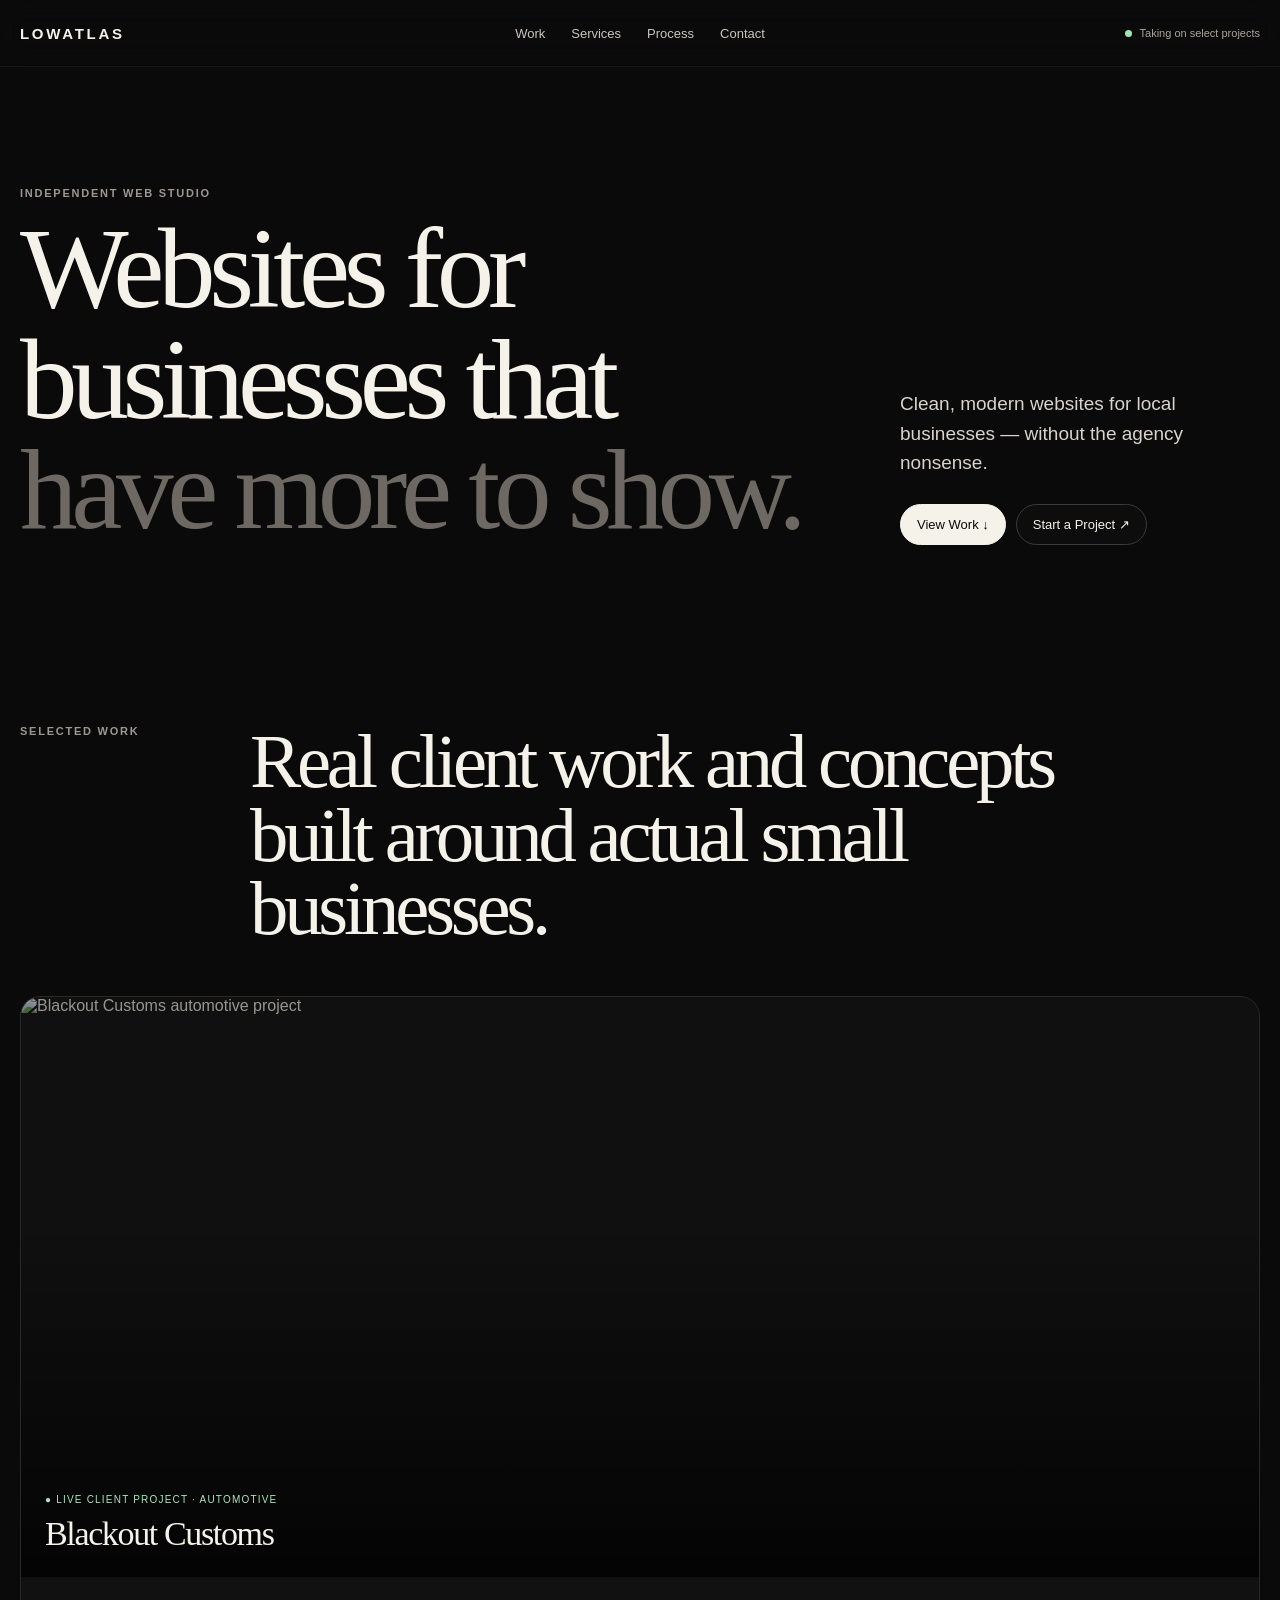
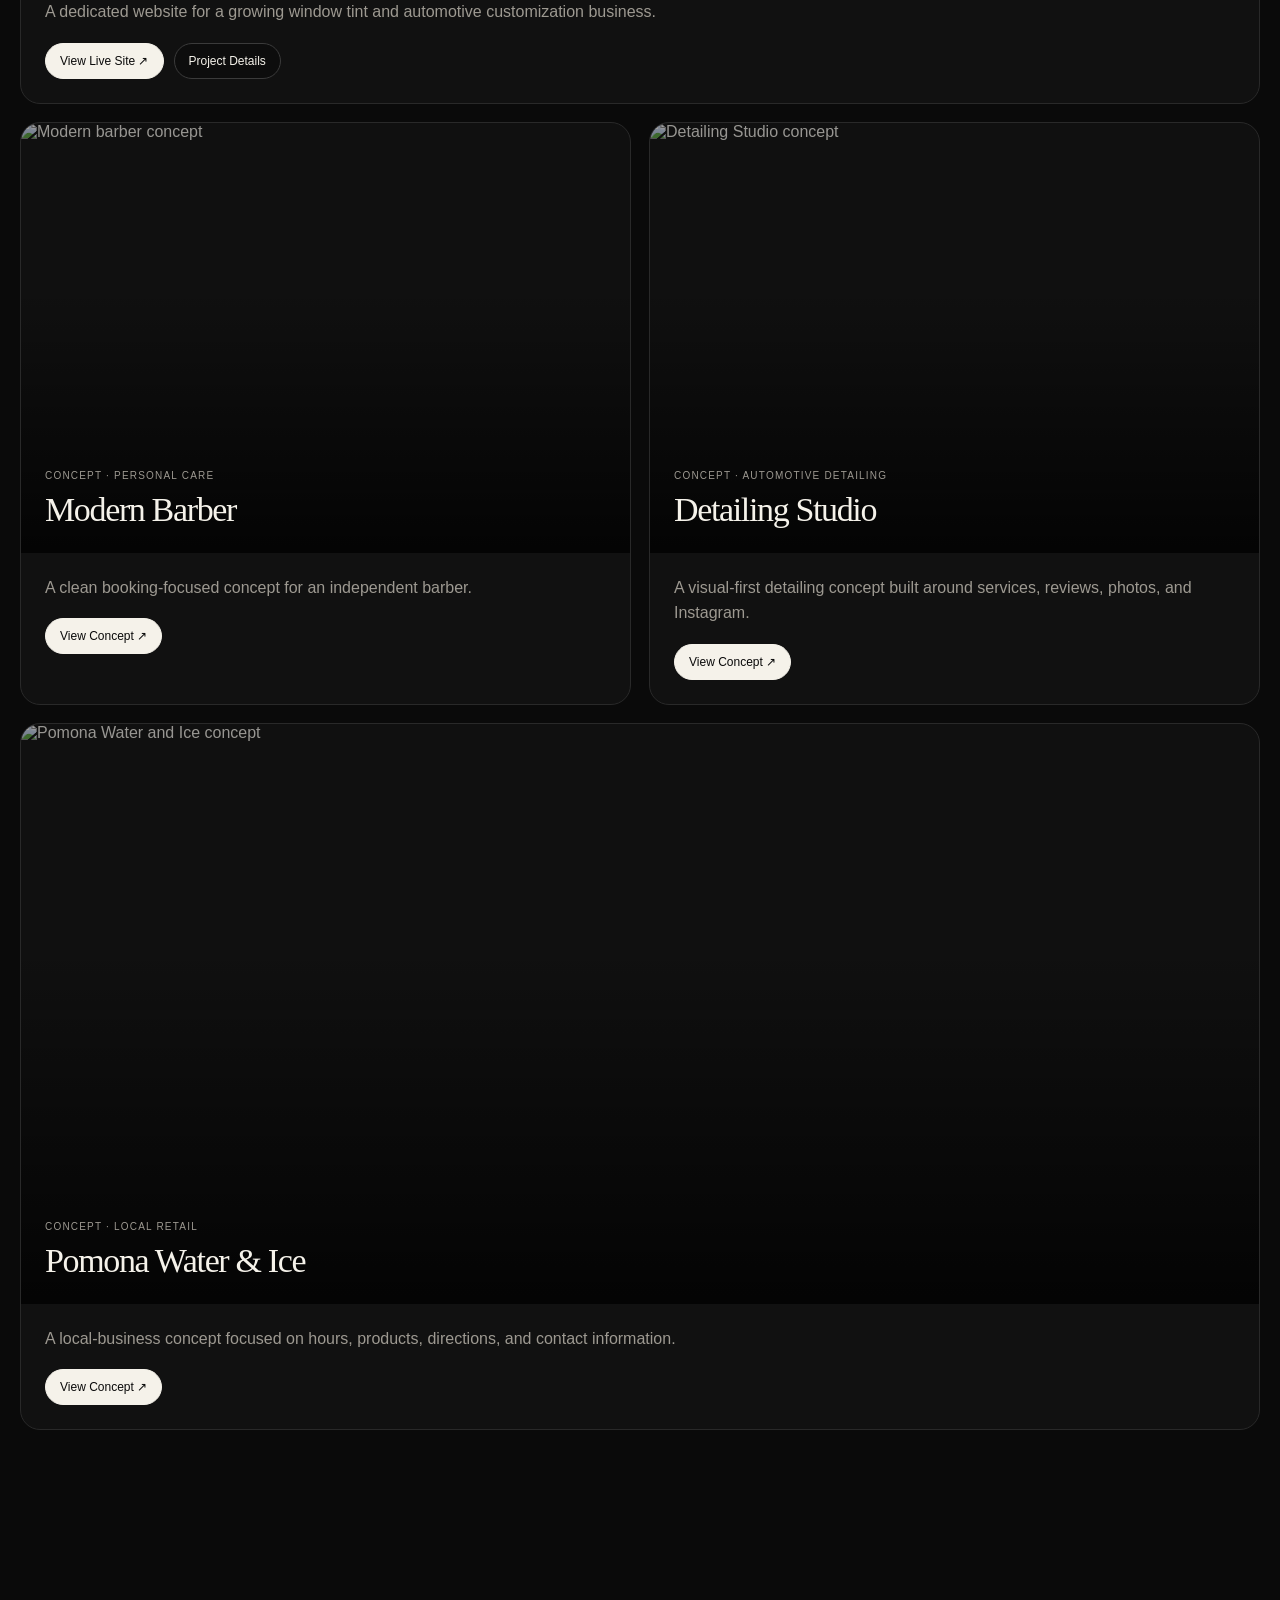
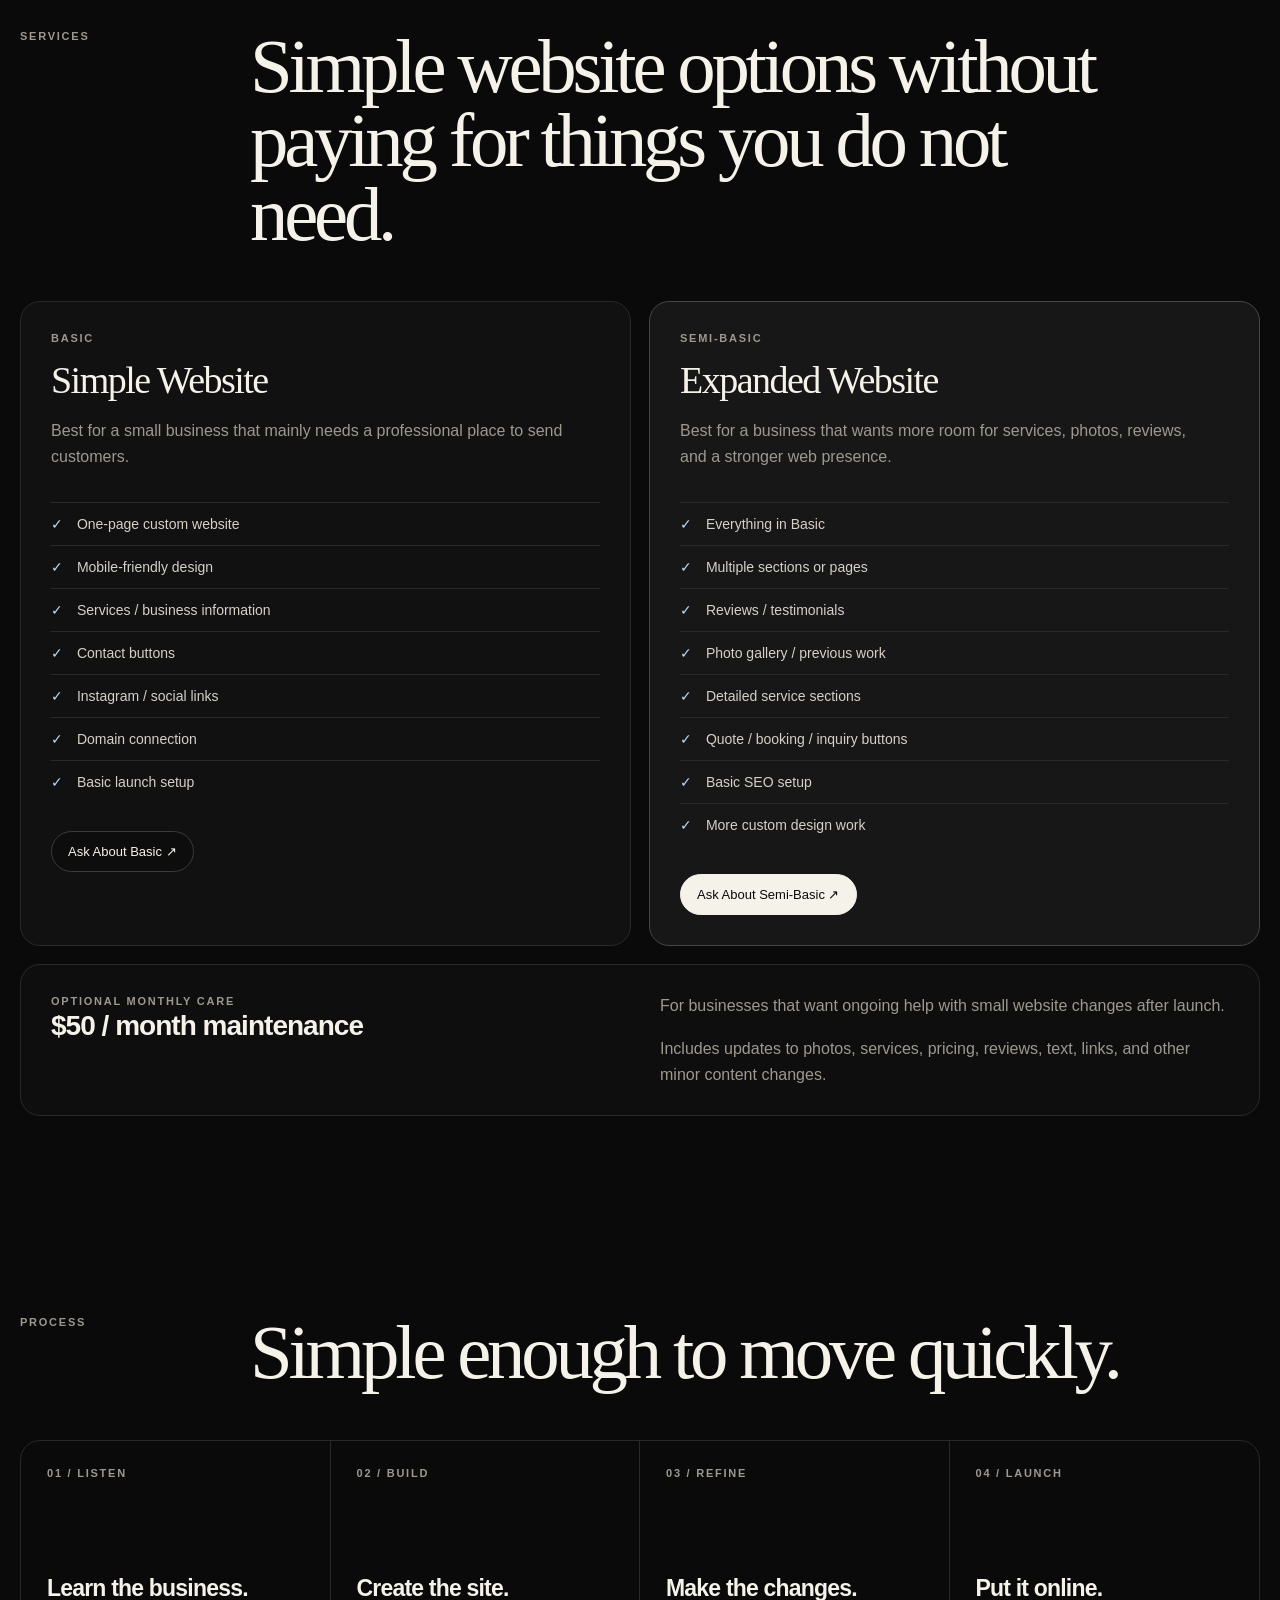
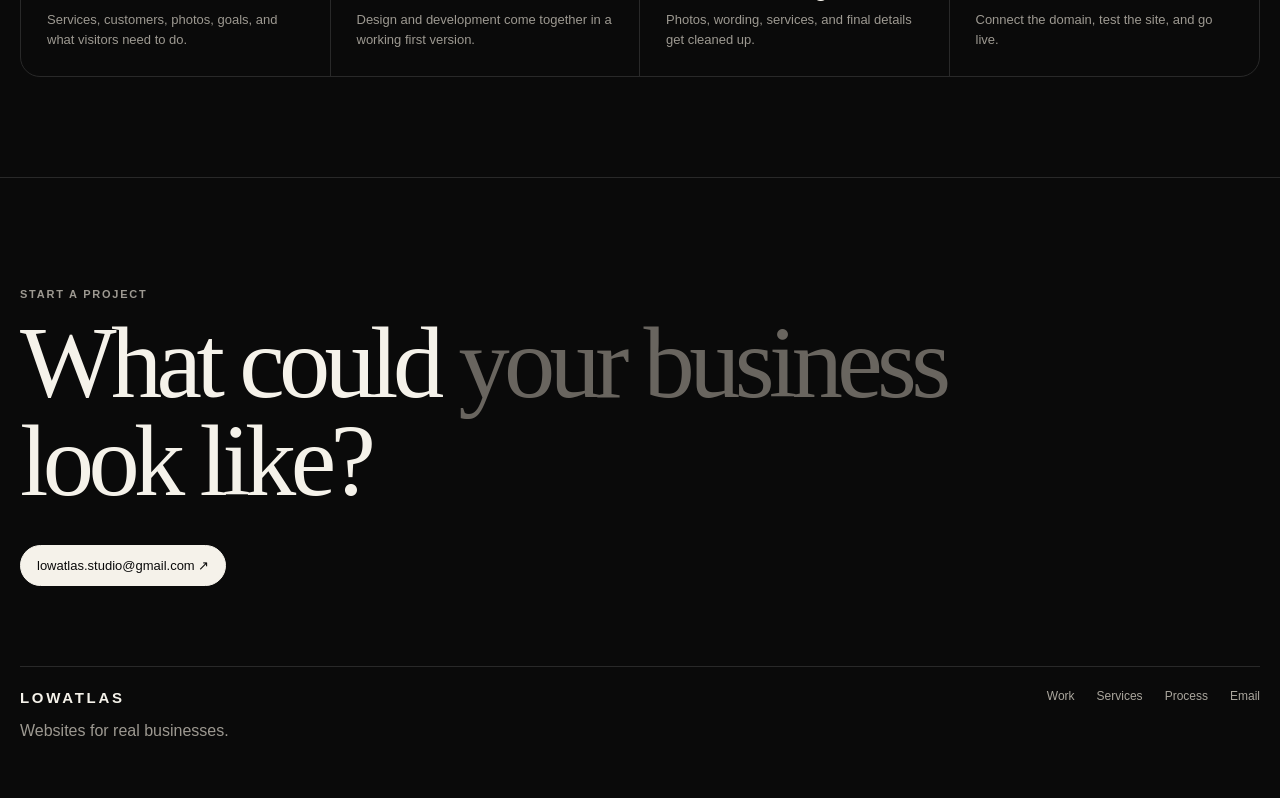
==== commit 3ded95f6: "Add files via upload" ====
--- a/index.html
+++ b/index.html
@@ -1,11 +1,843 @@
-<!doctype html><html lang="en"><head><meta charset="utf-8"><meta name="viewport" content="width=device-width,initial-scale=1"><meta name="description" content="Lowatlas builds clean, modern websites for local businesses."><title>Lowatlas — Websites for Real Businesses</title><link rel="stylesheet" href="styles.css"></head><body><header class="site-header"><div class="container nav"><a class="brand" href="#">LOWATLAS</a><nav class="nav__links"><a href="#work">Work</a><a href="#services">Services</a><a href="#process">Process</a><a href="#contact">Contact</a></nav><div class="nav__status"><span class="status-dot"></span>Taking on select projects</div></div></header><main>
-<section class="hero"><div class="container hero__layout"><div><p class="eyebrow">Independent web studio</p><h1 class="display hero__title">Websites for businesses that <span>have more to show.</span></h1></div><div><p class="hero__copy">Clean, modern websites for local businesses — without the agency nonsense.</p><div class="hero__actions"><a class="btn btn--light" href="#work">View Work ↓</a><a class="btn" href="mailto:lowatlas.studio@gmail.com">Start a Project ↗</a></div></div></div></section>
-<section id="work" class="section"><div class="container"><div class="section-heading"><p class="eyebrow">Selected work</p><h2 class="display section-heading__title">Built around the business, not around a template.</h2></div><div class="project-grid">
-<a class="project-card project-card--featured" href="blackout-customs.html"><div class="project-card__visual"><img class="project-card__photo" src="https://images.unsplash.com/photo-1503736334956-4c8f8e92946d?auto=format&fit=crop&w=1800&q=85" alt="Blackout Customs"><div class="project-card__shade"></div><div class="browser-preview"><div class="browser-preview__bar"><span></span><span></span><span></span></div><div class="browser-preview__screen"><img src="https://images.unsplash.com/photo-1503736334956-4c8f8e92946d?auto=format&fit=crop&w=1800&q=85" alt=""><div class="browser-preview__overlay"><span class="preview-brand">BLACKOUT CUSTOMS</span><h3 class="preview-title">Premium tint.<br>Cleaner drive.</h3><span class="preview-button">Get a Quote</span></div></div></div><div class="project-card__content"><p class="project-card__type project-card__type--live">● Live client project · Automotive</p></div></div><div class="project-card__meta"><div><p class="project-card__type project-card__type--live">● Live client project · Automotive</p><h3 class="project-card__title">Blackout Customs</h3></div><div class="project-card__arrow">↗</div></div></a>
-<a class="project-card " href="barber.html"><div class="project-card__visual"><img class="project-card__photo" src="https://images.unsplash.com/photo-1503951914875-452162b0f3f1?auto=format&fit=crop&w=1800&q=85" alt="Modern Barber"><div class="project-card__shade"></div><div class="browser-preview"><div class="browser-preview__bar"><span></span><span></span><span></span></div><div class="browser-preview__screen"><img src="https://images.unsplash.com/photo-1503951914875-452162b0f3f1?auto=format&fit=crop&w=1800&q=85" alt=""><div class="browser-preview__overlay"><span class="preview-brand">MODERN BARBER</span><h3 class="preview-title">More than<br>a haircut.</h3><span class="preview-button">Book Now</span></div></div></div><div class="project-card__content"><p class="project-card__type ">Concept · Personal care</p></div></div><div class="project-card__meta"><div><p class="project-card__type ">Concept · Personal care</p><h3 class="project-card__title">Modern Barber</h3></div><div class="project-card__arrow">↗</div></div></a>
-<a class="project-card " href="detailing.html"><div class="project-card__visual"><img class="project-card__photo" src="https://images.unsplash.com/photo-1607860108855-64acf2078ed9?auto=format&fit=crop&w=1800&q=85" alt="Detailing Studio"><div class="project-card__shade"></div><div class="browser-preview"><div class="browser-preview__bar"><span></span><span></span><span></span></div><div class="browser-preview__screen"><img src="https://images.unsplash.com/photo-1607860108855-64acf2078ed9?auto=format&fit=crop&w=1800&q=85" alt=""><div class="browser-preview__overlay"><span class="preview-brand">DETAILING STUDIO</span><h3 class="preview-title">Your car.<br>Dialed in.</h3><span class="preview-button">View Services</span></div></div></div><div class="project-card__content"><p class="project-card__type ">Concept · Automotive detailing</p></div></div><div class="project-card__meta"><div><p class="project-card__type ">Concept · Automotive detailing</p><h3 class="project-card__title">Detailing Studio</h3></div><div class="project-card__arrow">↗</div></div></a>
-<a class="project-card project-card--featured" href="pomona-water-ice.html"><div class="project-card__visual"><img class="project-card__photo" src="https://images.unsplash.com/photo-1548839140-29a749e1cf4d?auto=format&fit=crop&w=1800&q=85" alt="Pomona Water & Ice"><div class="project-card__shade"></div><div class="browser-preview"><div class="browser-preview__bar"><span></span><span></span><span></span></div><div class="browser-preview__screen"><img src="https://images.unsplash.com/photo-1548839140-29a749e1cf4d?auto=format&fit=crop&w=1800&q=85" alt=""><div class="browser-preview__overlay"><span class="preview-brand">POMONA WATER & ICE</span><h3 class="preview-title">Clean water.<br>Local service.</h3><span class="preview-button">Get Directions</span></div></div></div><div class="project-card__content"><p class="project-card__type ">Concept · Local retail</p></div></div><div class="project-card__meta"><div><p class="project-card__type ">Concept · Local retail</p><h3 class="project-card__title">Pomona Water & Ice</h3></div><div class="project-card__arrow">↗</div></div></a>
-</div></div></section>
-<section id="services" class="section"><div class="container"><div class="section-heading"><p class="eyebrow">What I do</p><h2 class="display section-heading__title">Everything needed to get a small business online.</h2></div><div class="service-list"><div class="service-row"><span class="eyebrow">01</span><h3>Web Design</h3><p>A clean visual direction built around your services, customers, and brand.</p></div><div class="service-row"><span class="eyebrow">02</span><h3>Development</h3><p>Responsive static websites that are fast, simple, and easy to maintain.</p></div><div class="service-row"><span class="eyebrow">03</span><h3>Launch Setup</h3><p>Domain connection, hosting, forms, links, and the practical work required to go live.</p></div><div class="service-row"><span class="eyebrow">04</span><h3>Ongoing Care</h3><p>Optional monthly updates for photos, text, services, pricing, reviews, and small changes.</p></div></div></div></section>
-<section id="process" class="section"><div class="container"><div class="section-heading"><p class="eyebrow">The process</p><h2 class="display section-heading__title">Simple enough to move quickly.</h2></div><div class="process-grid"><article class="process-step"><span class="eyebrow">01 / Listen</span><div><h3>Learn the business.</h3><p>Services, customers, goals, and what visitors need to do.</p></div></article><article class="process-step"><span class="eyebrow">02 / Build</span><div><h3>Create the site.</h3><p>Design and development come together in a working first version.</p></div></article><article class="process-step"><span class="eyebrow">03 / Refine</span><div><h3>Polish the details.</h3><p>Feedback, photos, copy, and mobile checks.</p></div></article><article class="process-step"><span class="eyebrow">04 / Launch</span><div><h3>Put it online.</h3><p>Connect the domain, test everything, and go live.</p></div></article></div></div></section>
-</main><footer id="contact" class="contact"><div class="container"><p class="eyebrow">Start a project</p><h2 class="display contact__title">What could <span>your business</span> look like?</h2><a class="btn btn--light" href="mailto:lowatlas.studio@gmail.com">lowatlas.studio@gmail.com ↗</a><div class="footer"><div><div class="brand">LOWATLAS</div><p class="muted">Websites for real businesses.</p></div><div class="footer__links"><a href="#work">Work</a><a href="#services">Services</a><a href="#process">Process</a><a href="mailto:lowatlas.studio@gmail.com">Email</a></div></div></div></footer><script src="script.js"></script></body></html>+<!DOCTYPE html>
+<html lang="en">
+
+<head>
+
+  <meta charset="UTF-8">
+
+  <meta
+    name="viewport"
+    content="width=device-width, initial-scale=1.0"
+  >
+
+  <meta
+    name="description"
+    content="Lowatlas builds clean, modern websites for local businesses."
+  >
+
+  <title>
+    Lowatlas — Websites for Real Businesses
+  </title>
+
+  <link
+    rel="stylesheet"
+    href="styles.css"
+  >
+
+</head>
+
+
+<body>
+
+
+  
+<header class="site-header">
+
+  <div class="container nav">
+
+    <a class="brand" href="index.html">
+      LOWATLAS
+    </a>
+
+    <nav class="nav__links" aria-label="Main navigation">
+
+      <a href="index.html#work">
+        Work
+      </a>
+
+      <a href="index.html#services">
+        Services
+      </a>
+
+      <a href="index.html#process">
+        Process
+      </a>
+
+      <a href="index.html#contact">
+        Contact
+      </a>
+
+    </nav>
+
+    <div class="nav__status">
+
+      <span class="status-dot"></span>
+
+      Taking on select projects
+
+    </div>
+
+  </div>
+
+</header>
+
+
+
+  <main>
+
+
+    <!-- =====================================================
+         HERO
+         ===================================================== -->
+
+    <section class="hero">
+
+      <div class="container hero__layout">
+
+
+        <div>
+
+          <p class="eyebrow">
+            Independent web studio
+          </p>
+
+          <h1 class="display hero__title">
+
+            Websites for businesses that
+
+            <span>
+              have more to show.
+            </span>
+
+          </h1>
+
+        </div>
+
+
+        <div>
+
+          <p class="hero__copy">
+
+            Clean, modern websites for local businesses —
+            without the agency nonsense.
+
+          </p>
+
+          <div class="hero__buttons">
+
+            <a
+              class="button button--primary"
+              href="#work"
+            >
+              View Work ↓
+            </a>
+
+            <a
+              class="button"
+              href="mailto:lowatlas.studio@gmail.com"
+            >
+              Start a Project ↗
+            </a>
+
+          </div>
+
+        </div>
+
+
+      </div>
+
+    </section>
+
+
+
+    <!-- =====================================================
+         SELECTED WORK
+         ===================================================== -->
+
+    <section
+      id="work"
+      class="section"
+    >
+
+      <div class="container">
+
+
+        <div class="section-heading">
+
+          <p class="eyebrow">
+            Selected work
+          </p>
+
+          <h2 class="display section-heading__title">
+
+            Real client work and concepts built
+            around actual small businesses.
+
+          </h2>
+
+        </div>
+
+
+
+        <div class="project-grid">
+
+
+          <!-- BLACKOUT CUSTOMS -->
+
+          <article class="project-card project-card--featured">
+
+            <div class="project-card__image-wrap">
+
+              <img
+                class="project-card__image"
+                src="https://images.unsplash.com/photo-1503736334956-4c8f8e92946d?auto=format&fit=crop&w=1800&q=85"
+                alt="Blackout Customs automotive project"
+              >
+
+              <div class="project-card__overlay"></div>
+
+              <div class="project-card__label">
+
+                <p class="project-status project-status--live">
+                  ● Live Client Project · Automotive
+                </p>
+
+                <h3>
+                  Blackout Customs
+                </h3>
+
+              </div>
+
+            </div>
+
+
+            <div class="project-card__body">
+
+              <p class="project-card__description">
+
+                A dedicated website for a growing window tint
+                and automotive customization business.
+
+              </p>
+
+              <div class="project-card__buttons">
+
+                <a
+                  class="button button--primary button--small"
+                  href="https://blackoutcustoms.net"
+                  target="_blank"
+                  rel="noopener noreferrer"
+                >
+                  View Live Site ↗
+                </a>
+
+                <a
+                  class="button button--small"
+                  href="blackout-customs.html"
+                >
+                  Project Details
+                </a>
+
+              </div>
+
+            </div>
+
+          </article>
+
+
+
+          <!-- BARBER CONCEPT -->
+
+          <article class="project-card">
+
+            <div class="project-card__image-wrap">
+
+              <img
+                class="project-card__image"
+                src="https://images.unsplash.com/photo-1503951914875-452162b0f3f1?auto=format&fit=crop&w=1800&q=85"
+                alt="Modern barber concept"
+              >
+
+              <div class="project-card__overlay"></div>
+
+              <div class="project-card__label">
+
+                <p class="project-status">
+                  Concept · Personal Care
+                </p>
+
+                <h3>
+                  Modern Barber
+                </h3>
+
+              </div>
+
+            </div>
+
+
+            <div class="project-card__body">
+
+              <p class="project-card__description">
+
+                A clean booking-focused concept for an
+                independent barber.
+
+              </p>
+
+              <div class="project-card__buttons">
+
+                <a
+                  class="button button--primary button--small"
+                  href="barber.html"
+                >
+                  View Concept ↗
+                </a>
+
+              </div>
+
+            </div>
+
+          </article>
+
+
+
+          <!-- DETAILING CONCEPT -->
+
+          <article class="project-card">
+
+            <div class="project-card__image-wrap">
+
+              <img
+                class="project-card__image"
+                src="https://images.unsplash.com/photo-1607860108855-64acf2078ed9?auto=format&fit=crop&w=1800&q=85"
+                alt="Detailing Studio concept"
+              >
+
+              <div class="project-card__overlay"></div>
+
+              <div class="project-card__label">
+
+                <p class="project-status">
+                  Concept · Automotive Detailing
+                </p>
+
+                <h3>
+                  Detailing Studio
+                </h3>
+
+              </div>
+
+            </div>
+
+
+            <div class="project-card__body">
+
+              <p class="project-card__description">
+
+                A visual-first detailing concept built around
+                services, reviews, photos, and Instagram.
+
+              </p>
+
+              <div class="project-card__buttons">
+
+                <a
+                  class="button button--primary button--small"
+                  href="detailing.html"
+                >
+                  View Concept ↗
+                </a>
+
+              </div>
+
+            </div>
+
+          </article>
+
+
+
+          <!-- WATER STORE CONCEPT -->
+
+          <article class="project-card project-card--featured">
+
+            <div class="project-card__image-wrap">
+
+              <img
+                class="project-card__image"
+                src="https://images.unsplash.com/photo-1548839140-29a749e1cf4d?auto=format&fit=crop&w=1800&q=85"
+                alt="Pomona Water and Ice concept"
+              >
+
+              <div class="project-card__overlay"></div>
+
+              <div class="project-card__label">
+
+                <p class="project-status">
+                  Concept · Local Retail
+                </p>
+
+                <h3>
+                  Pomona Water & Ice
+                </h3>
+
+              </div>
+
+            </div>
+
+
+            <div class="project-card__body">
+
+              <p class="project-card__description">
+
+                A local-business concept focused on hours,
+                products, directions, and contact information.
+
+              </p>
+
+              <div class="project-card__buttons">
+
+                <a
+                  class="button button--primary button--small"
+                  href="pomona-water-ice.html"
+                >
+                  View Concept ↗
+                </a>
+
+              </div>
+
+            </div>
+
+          </article>
+
+
+        </div>
+
+      </div>
+
+    </section>
+
+
+
+    <!-- =====================================================
+         SERVICES / PACKAGES
+         ===================================================== -->
+
+    <section
+      id="services"
+      class="section"
+    >
+
+      <div class="container">
+
+
+        <div class="section-heading">
+
+          <p class="eyebrow">
+            Services
+          </p>
+
+          <h2 class="display section-heading__title">
+
+            Simple website options without
+            paying for things you do not need.
+
+          </h2>
+
+        </div>
+
+
+
+        <div class="package-grid">
+
+
+          <!-- BASIC PACKAGE -->
+
+          <article class="package-card">
+
+            <div class="package-card__top">
+
+              <p class="eyebrow">
+                Basic
+              </p>
+
+              <h3 class="package-card__name">
+                Simple Website
+              </h3>
+
+              <p class="package-card__description">
+
+                Best for a small business that mainly needs
+                a professional place to send customers.
+
+              </p>
+
+            </div>
+
+
+            <ul class="package-list">
+
+              <li>
+                One-page custom website
+              </li>
+
+              <li>
+                Mobile-friendly design
+              </li>
+
+              <li>
+                Services / business information
+              </li>
+
+              <li>
+                Contact buttons
+              </li>
+
+              <li>
+                Instagram / social links
+              </li>
+
+              <li>
+                Domain connection
+              </li>
+
+              <li>
+                Basic launch setup
+              </li>
+
+            </ul>
+
+
+            <a
+              class="button"
+              href="mailto:lowatlas.studio@gmail.com"
+            >
+              Ask About Basic ↗
+            </a>
+
+          </article>
+
+
+
+          <!-- SEMI-BASIC PACKAGE -->
+
+          <article class="package-card package-card--featured">
+
+            <div class="package-card__top">
+
+              <p class="eyebrow">
+                Semi-Basic
+              </p>
+
+              <h3 class="package-card__name">
+                Expanded Website
+              </h3>
+
+              <p class="package-card__description">
+
+                Best for a business that wants more room for
+                services, photos, reviews, and a stronger web presence.
+
+              </p>
+
+            </div>
+
+
+            <ul class="package-list">
+
+              <li>
+                Everything in Basic
+              </li>
+
+              <li>
+                Multiple sections or pages
+              </li>
+
+              <li>
+                Reviews / testimonials
+              </li>
+
+              <li>
+                Photo gallery / previous work
+              </li>
+
+              <li>
+                Detailed service sections
+              </li>
+
+              <li>
+                Quote / booking / inquiry buttons
+              </li>
+
+              <li>
+                Basic SEO setup
+              </li>
+
+              <li>
+                More custom design work
+              </li>
+
+            </ul>
+
+
+            <a
+              class="button button--primary"
+              href="mailto:lowatlas.studio@gmail.com"
+            >
+              Ask About Semi-Basic ↗
+            </a>
+
+          </article>
+
+
+        </div>
+
+
+
+        <!-- OPTIONAL MAINTENANCE -->
+
+        <div class="maintenance">
+
+          <div>
+
+            <p class="eyebrow">
+              Optional Monthly Care
+            </p>
+
+            <h3>
+              $50 / month maintenance
+            </h3>
+
+          </div>
+
+
+          <div>
+
+            <p>
+
+              For businesses that want ongoing help with
+              small website changes after launch.
+
+            </p>
+
+            <br>
+
+            <p>
+
+              Includes updates to photos, services, pricing,
+              reviews, text, links, and other minor content changes.
+
+            </p>
+
+          </div>
+
+        </div>
+
+
+      </div>
+
+    </section>
+
+
+
+    <!-- =====================================================
+         PROCESS
+         ===================================================== -->
+
+    <section
+      id="process"
+      class="section"
+    >
+
+      <div class="container">
+
+
+        <div class="section-heading">
+
+          <p class="eyebrow">
+            Process
+          </p>
+
+          <h2 class="display section-heading__title">
+
+            Simple enough to move quickly.
+
+          </h2>
+
+        </div>
+
+
+
+        <div class="process-grid">
+
+
+          <article class="process-step">
+
+            <span class="eyebrow">
+              01 / Listen
+            </span>
+
+            <div>
+
+              <h3>
+                Learn the business.
+              </h3>
+
+              <p>
+
+                Services, customers, photos,
+                goals, and what visitors need to do.
+
+              </p>
+
+            </div>
+
+          </article>
+
+
+
+          <article class="process-step">
+
+            <span class="eyebrow">
+              02 / Build
+            </span>
+
+            <div>
+
+              <h3>
+                Create the site.
+              </h3>
+
+              <p>
+
+                Design and development come together
+                in a working first version.
+
+              </p>
+
+            </div>
+
+          </article>
+
+
+
+          <article class="process-step">
+
+            <span class="eyebrow">
+              03 / Refine
+            </span>
+
+            <div>
+
+              <h3>
+                Make the changes.
+              </h3>
+
+              <p>
+
+                Photos, wording, services,
+                and final details get cleaned up.
+
+              </p>
+
+            </div>
+
+          </article>
+
+
+
+          <article class="process-step">
+
+            <span class="eyebrow">
+              04 / Launch
+            </span>
+
+            <div>
+
+              <h3>
+                Put it online.
+              </h3>
+
+              <p>
+
+                Connect the domain,
+                test the site, and go live.
+
+              </p>
+
+            </div>
+
+          </article>
+
+
+        </div>
+
+      </div>
+
+    </section>
+
+
+  </main>
+
+
+
+  
+<footer id="contact" class="contact">
+
+  <div class="container">
+
+    <p class="eyebrow">
+      Start a project
+    </p>
+
+    <h2 class="display contact__title">
+      What could
+      <span>your business</span>
+      look like?
+    </h2>
+
+    <a
+      class="button button--primary"
+      href="mailto:lowatlas.studio@gmail.com"
+    >
+      lowatlas.studio@gmail.com ↗
+    </a>
+
+    <div class="footer">
+
+      <div>
+
+        <div class="brand">
+          LOWATLAS
+        </div>
+
+        <p class="muted">
+          Websites for real businesses.
+        </p>
+
+      </div>
+
+      <div class="footer__links">
+
+        <a href="index.html#work">
+          Work
+        </a>
+
+        <a href="index.html#services">
+          Services
+        </a>
+
+        <a href="index.html#process">
+          Process
+        </a>
+
+        <a href="mailto:lowatlas.studio@gmail.com">
+          Email
+        </a>
+
+      </div>
+
+    </div>
+
+  </div>
+
+</footer>
+
+
+
+
+  <script src="script.js"></script>
+
+
+</body>
+
+</html>
--- a/styles.css
+++ b/styles.css
@@ -1,137 +1,754 @@
+/* =========================================================
+   LOWATLAS — MAIN STYLESHEET
+   ========================================================= */
+
+
+/* =========================================================
+   1. BRAND COLORS / GLOBAL SETTINGS
+   ========================================================= */
 
 :root {
-  --bg: #0a0a0a;
+  --background: #0a0a0a;
   --surface: #111111;
-  --text: #f4f1e9;
+  --surface-light: #171717;
+  --text: #f5f2ea;
   --muted: #9d9991;
-  --line: #292929;
+  --border: #292929;
+  --accent: #b9dcff;
+
   --max-width: 1280px;
   --radius: 20px;
 }
 
-* { box-sizing: border-box; }
-html { scroll-behavior: smooth; }
-body { margin: 0; background: var(--bg); color: var(--text); font-family: Inter, -apple-system, BlinkMacSystemFont, "Segoe UI", sans-serif; }
-a { color: inherit; text-decoration: none; }
-img { width: 100%; display: block; }
-.container { width: min(calc(100% - 40px), var(--max-width)); margin: 0 auto; }
-.section { padding: 100px 0; }
-.eyebrow { margin: 0 0 14px; color: var(--muted); font-size: 11px; font-weight: 700; letter-spacing: .16em; text-transform: uppercase; }
-.display { margin: 0; font-family: Georgia, "Times New Roman", serif; font-weight: 500; letter-spacing: -.055em; line-height: .96; }
-.muted { color: var(--muted); }
-.btn { display: inline-flex; align-items: center; gap: 8px; padding: 12px 16px; border: 1px solid #3a3a3a; border-radius: 999px; background: #0d0d0d; font-size: 13px; transition: .18s ease; }
-.btn:hover { transform: translateY(-2px); border-color: #707070; }
-.btn--light { background: var(--text); color: #0a0a0a; border-color: var(--text); }
-
-/* NAV */
-.site-header { position: sticky; top: 0; z-index: 50; border-bottom: 1px solid rgba(255,255,255,.06); background: rgba(10,10,10,.9); backdrop-filter: blur(14px); }
-.nav { min-height: 66px; display: grid; grid-template-columns: 1fr auto 1fr; align-items: center; gap: 24px; }
-.brand { font-size: 15px; font-weight: 800; letter-spacing: .18em; }
-.nav__links { display: flex; gap: 26px; font-size: 13px; color: #cac6be; }
-.nav__status { justify-self: end; display: flex; align-items: center; gap: 8px; color: #aaa69d; font-size: 11px; }
-.status-dot { width: 7px; height: 7px; border-radius: 50%; background: #9de6b6; box-shadow: 0 0 12px rgba(157,230,182,.45); }
-
-/* HERO */
-.hero { padding: 120px 0 80px; }
-.hero__layout { display: grid; grid-template-columns: minmax(0,1fr) 360px; gap: 80px; align-items: end; }
-.hero__title { max-width: 900px; font-size: clamp(60px,9vw,126px); }
-.hero__title span { color: #6d6962; }
-.hero__copy { margin: 0 0 26px; color: #d8d4cb; font-size: 19px; line-height: 1.55; }
-.hero__actions { display: flex; gap: 10px; flex-wrap: wrap; }
-
-/* SECTION HEADERS */
-.section-heading { display: grid; grid-template-columns: 190px minmax(0,1fr); gap: 40px; align-items: start; margin-bottom: 50px; }
-.section-heading__title { max-width: 900px; font-size: clamp(42px,6vw,78px); }
-
-/* PROJECTS */
-.project-grid { display: grid; grid-template-columns: repeat(12,1fr); gap: 18px; }
-.project-card { grid-column: span 6; overflow: hidden; border: 1px solid var(--line); border-radius: var(--radius); background: var(--surface); transition: .18s ease; }
-.project-card--featured { grid-column: span 12; }
-.project-card:hover { transform: translateY(-4px); border-color: #4a4a4a; }
-.project-card__visual { position: relative; min-height: 430px; padding: 36px; display: flex; align-items: end; overflow: hidden; }
-.project-card--featured .project-card__visual { min-height: 610px; }
-.project-card__photo { position: absolute; inset: 0; height: 100%; object-fit: cover; filter: brightness(.64) saturate(.82); transition: .3s ease; }
-.project-card:hover .project-card__photo { transform: scale(1.015); filter: brightness(.72) saturate(.92); }
-.project-card__shade { position: absolute; inset: 0; background: linear-gradient(180deg,rgba(0,0,0,.12),rgba(0,0,0,.16) 45%,rgba(0,0,0,.78)); }
-.project-card__content { position: relative; z-index: 2; width: min(100%,560px); }
-.project-card__meta { padding: 22px 24px 24px; display: grid; grid-template-columns: 1fr auto; gap: 24px; align-items: end; border-top: 1px solid var(--line); }
-.project-card__type { margin-bottom: 6px; color: var(--muted); font-size: 10px; letter-spacing: .12em; text-transform: uppercase; }
-.project-card__type--live { color: #a9e7bc; }
-.project-card__title { margin: 0; font-family: Georgia,"Times New Roman",serif; font-size: 31px; font-weight: 500; letter-spacing: -.035em; }
-.project-card__arrow { width: 42px; height: 42px; display: grid; place-items: center; border: 1px solid #383838; border-radius: 50%; font-size: 17px; }
-
-/* BROWSER PREVIEW */
-.browser-preview { position: absolute; z-index: 3; right: 28px; top: 50%; transform: translateY(-50%); width: min(45%,560px); overflow: hidden; border: 1px solid rgba(255,255,255,.2); border-radius: 14px; background: #0d0d0d; box-shadow: 0 28px 80px rgba(0,0,0,.46); }
-.browser-preview__bar { height: 32px; padding: 0 10px; display: flex; align-items: center; gap: 6px; border-bottom: 1px solid #242424; }
-.browser-preview__bar span { width: 6px; height: 6px; border-radius: 50%; background: #505050; }
-.browser-preview__screen { position: relative; min-height: 260px; background: #111; }
-.browser-preview__screen img { position: absolute; inset: 0; height: 100%; object-fit: cover; opacity: .4; }
-.browser-preview__overlay { position: absolute; inset: 0; padding: 28px; display: flex; flex-direction: column; justify-content: space-between; background: linear-gradient(90deg,rgba(5,5,5,.92),rgba(5,5,5,.28)); }
-.preview-brand { font-size: 10px; font-weight: 800; letter-spacing: .12em; }
-.preview-title { max-width: 360px; margin: 0; font-family: Georgia,"Times New Roman",serif; font-size: clamp(26px,3vw,42px); line-height: .98; letter-spacing: -.04em; }
-.preview-button { width: fit-content; padding: 8px 11px; border-radius: 999px; background: #f1eee6; color: #111; font-size: 10px; font-weight: 700; }
-
-/* SERVICES */
-.service-list { border-top: 1px solid var(--line); }
-.service-row { padding: 28px 0; display: grid; grid-template-columns: 70px 1fr 1fr; gap: 28px; border-bottom: 1px solid var(--line); }
-.service-row h3 { margin: 0; font-size: 28px; letter-spacing: -.035em; }
-.service-row p { max-width: 560px; margin: 0; color: var(--muted); line-height: 1.6; }
-
-/* PROCESS */
-.process-grid { display: grid; grid-template-columns: repeat(4,1fr); overflow: hidden; border: 1px solid var(--line); border-radius: var(--radius); }
-.process-step { min-height: 240px; padding: 26px; display: flex; flex-direction: column; justify-content: space-between; border-right: 1px solid var(--line); }
-.process-step:last-child { border-right: 0; }
-.process-step h3 { margin: 0 0 8px; font-size: 23px; letter-spacing: -.035em; }
-.process-step p { margin: 0; color: var(--muted); font-size: 13px; line-height: 1.55; }
-
-/* CONTACT */
-.contact { padding: 110px 0 42px; border-top: 1px solid var(--line); }
-.contact__title { max-width: 950px; margin-bottom: 34px; font-size: clamp(58px,8vw,112px); }
-.contact__title span { color: #69655f; }
-.footer { margin-top: 80px; padding-top: 22px; display: grid; grid-template-columns: 1fr auto; gap: 30px; border-top: 1px solid var(--line); }
-.footer__links { display: flex; gap: 22px; color: #aaa69d; font-size: 12px; }
-
-/* DETAIL PAGES */
-.project-hero { padding: 100px 0 50px; }
-.project-hero__grid { display: grid; grid-template-columns: minmax(0,1fr) 360px; gap: 70px; align-items: end; }
-.project-hero__title { font-size: clamp(62px,9vw,126px); }
-.project-hero__intro { color: #d7d3cb; font-size: 18px; line-height: 1.6; }
-.project-cover { margin-top: 52px; height: min(68vw,740px); overflow: hidden; border: 1px solid var(--line); border-radius: var(--radius); }
-.project-cover img { height: 100%; object-fit: cover; filter: saturate(.9); }
-.case-grid { display: grid; grid-template-columns: 1fr 1fr; gap: 70px; }
-.case-grid h2 { font-size: clamp(42px,5vw,68px); }
-.case-grid p { color: var(--muted); line-height: 1.75; }
-.case-list { margin-top: 28px; display: grid; grid-template-columns: 1fr 1fr; gap: 12px; }
-.case-list div { padding-top: 13px; border-top: 1px solid var(--line); color: #d5d1c9; font-size: 13px; }
+
+/* =========================================================
+   2. RESET / GLOBAL STYLES
+   ========================================================= */
+
+* {
+  box-sizing: border-box;
+}
+
+html {
+  scroll-behavior: smooth;
+}
+
+body {
+  margin: 0;
+
+  background: var(--background);
+  color: var(--text);
+
+  font-family:
+    Inter,
+    -apple-system,
+    BlinkMacSystemFont,
+    "Segoe UI",
+    sans-serif;
+}
+
+a {
+  color: inherit;
+  text-decoration: none;
+}
+
+img {
+  display: block;
+  width: 100%;
+}
+
+.container {
+  width: min(calc(100% - 40px), var(--max-width));
+  margin: 0 auto;
+}
+
+.section {
+  padding: 100px 0;
+}
+
+.eyebrow {
+  margin: 0 0 14px;
+
+  color: var(--muted);
+
+  font-size: 11px;
+  font-weight: 700;
+  letter-spacing: 0.16em;
+  text-transform: uppercase;
+}
+
+.display {
+  margin: 0;
+
+  font-family:
+    Georgia,
+    "Times New Roman",
+    serif;
+
+  font-weight: 500;
+  letter-spacing: -0.055em;
+  line-height: 0.96;
+}
+
+.muted {
+  color: var(--muted);
+}
+
+
+/* =========================================================
+   3. BUTTONS
+   ========================================================= */
+
+.button {
+  display: inline-flex;
+  align-items: center;
+  justify-content: center;
+  gap: 8px;
+
+  padding: 12px 16px;
+
+  border: 1px solid #3b3b3b;
+  border-radius: 999px;
+
+  background: #0d0d0d;
+  color: var(--text);
+
+  font-size: 13px;
+
+  transition: 180ms ease;
+}
+
+.button:hover {
+  transform: translateY(-2px);
+  border-color: #747474;
+}
+
+.button--primary {
+  border-color: var(--text);
+
+  background: var(--text);
+  color: #0a0a0a;
+}
+
+.button--small {
+  padding: 10px 14px;
+  font-size: 12px;
+}
+
+
+/* =========================================================
+   4. NAVIGATION
+   ========================================================= */
+
+.site-header {
+  position: sticky;
+  top: 0;
+  z-index: 50;
+
+  border-bottom: 1px solid rgba(255, 255, 255, 0.06);
+
+  background: rgba(10, 10, 10, 0.9);
+
+  backdrop-filter: blur(14px);
+}
+
+.nav {
+  min-height: 66px;
+
+  display: grid;
+  grid-template-columns: 1fr auto 1fr;
+  align-items: center;
+
+  gap: 24px;
+}
+
+.brand {
+  font-size: 15px;
+  font-weight: 800;
+  letter-spacing: 0.18em;
+}
+
+.nav__links {
+  display: flex;
+  gap: 26px;
+
+  color: #cac6be;
+
+  font-size: 13px;
+}
+
+.nav__status {
+  justify-self: end;
+
+  display: flex;
+  align-items: center;
+  gap: 8px;
+
+  color: #aaa69d;
+
+  font-size: 11px;
+}
+
+.status-dot {
+  width: 7px;
+  height: 7px;
+
+  border-radius: 50%;
+
+  background: #9de6b6;
+}
+
+
+/* =========================================================
+   5. HERO
+   ========================================================= */
+
+.hero {
+  padding: 120px 0 80px;
+}
+
+.hero__layout {
+  display: grid;
+  grid-template-columns: minmax(0, 1fr) 360px;
+
+  gap: 80px;
+  align-items: end;
+}
+
+.hero__title {
+  max-width: 900px;
+
+  font-size: clamp(60px, 9vw, 126px);
+}
+
+.hero__title span {
+  color: #6d6962;
+}
+
+.hero__copy {
+  margin: 0 0 26px;
+
+  color: #d8d4cb;
+
+  font-size: 19px;
+  line-height: 1.55;
+}
+
+.hero__buttons {
+  display: flex;
+  gap: 10px;
+
+  flex-wrap: wrap;
+}
+
+
+/* =========================================================
+   6. SECTION HEADERS
+   ========================================================= */
+
+.section-heading {
+  display: grid;
+  grid-template-columns: 190px minmax(0, 1fr);
+
+  gap: 40px;
+
+  margin-bottom: 50px;
+}
+
+.section-heading__title {
+  max-width: 900px;
+
+  font-size: clamp(42px, 6vw, 78px);
+}
+
+
+/* =========================================================
+   7. PROJECT CARDS
+   ========================================================= */
+
+.project-grid {
+  display: grid;
+  grid-template-columns: repeat(12, 1fr);
+
+  gap: 18px;
+}
+
+.project-card {
+  grid-column: span 6;
+
+  overflow: hidden;
+
+  border: 1px solid var(--border);
+  border-radius: var(--radius);
+
+  background: var(--surface);
+}
+
+.project-card--featured {
+  grid-column: span 12;
+}
+
+.project-card__image-wrap {
+  position: relative;
+
+  min-height: 430px;
+
+  overflow: hidden;
+}
+
+.project-card--featured .project-card__image-wrap {
+  min-height: 580px;
+}
+
+.project-card__image {
+  position: absolute;
+  inset: 0;
+
+  height: 100%;
+
+  object-fit: cover;
+
+  filter:
+    brightness(0.67)
+    saturate(0.82);
+}
+
+.project-card__overlay {
+  position: absolute;
+  inset: 0;
+
+  background:
+    linear-gradient(
+      to top,
+      rgba(0, 0, 0, 0.78),
+      rgba(0, 0, 0, 0.08) 60%
+    );
+}
+
+.project-card__label {
+  position: absolute;
+  left: 24px;
+  bottom: 24px;
+
+  max-width: 520px;
+}
+
+.project-card__label h3 {
+  margin: 6px 0 0;
+
+  font-family:
+    Georgia,
+    "Times New Roman",
+    serif;
+
+  font-size: 34px;
+  font-weight: 500;
+  letter-spacing: -0.04em;
+}
+
+.project-card__body {
+  padding: 22px 24px 24px;
+}
+
+.project-card__description {
+  margin: 0 0 18px;
+
+  color: var(--muted);
+
+  line-height: 1.6;
+}
+
+.project-card__buttons {
+  display: flex;
+  gap: 10px;
+
+  flex-wrap: wrap;
+}
+
+.project-status {
+  color: var(--muted);
+
+  font-size: 10px;
+  letter-spacing: 0.12em;
+  text-transform: uppercase;
+}
+
+.project-status--live {
+  color: #a9e7bc;
+}
+
+
+/* =========================================================
+   8. SERVICE PACKAGES
+   ========================================================= */
+
+.package-grid {
+  display: grid;
+  grid-template-columns: repeat(2, 1fr);
+
+  gap: 18px;
+}
+
+.package-card {
+  padding: 30px;
+
+  border: 1px solid var(--border);
+  border-radius: var(--radius);
+
+  background: var(--surface);
+}
+
+.package-card--featured {
+  border-color: #464646;
+
+  background: var(--surface-light);
+}
+
+.package-card__top {
+  margin-bottom: 32px;
+}
+
+.package-card__name {
+  margin: 0 0 10px;
+
+  font-family:
+    Georgia,
+    "Times New Roman",
+    serif;
+
+  font-size: 38px;
+  font-weight: 500;
+  letter-spacing: -0.04em;
+}
+
+.package-card__description {
+  max-width: 520px;
+
+  color: var(--muted);
+
+  line-height: 1.6;
+}
+
+.package-list {
+  margin: 0 0 28px;
+  padding: 0;
+
+  list-style: none;
+}
+
+.package-list li {
+  padding: 13px 0;
+
+  border-top: 1px solid var(--border);
+
+  color: #d5d1c9;
+
+  font-size: 14px;
+}
+
+.package-list li::before {
+  content: "✓";
+
+  margin-right: 10px;
+
+  color: var(--accent);
+}
+
+
+/* =========================================================
+   9. MAINTENANCE
+   ========================================================= */
+
+.maintenance {
+  margin-top: 18px;
+  padding: 28px 30px;
+
+  display: grid;
+  grid-template-columns: 1fr 1fr;
+
+  gap: 40px;
+
+  border: 1px solid var(--border);
+  border-radius: var(--radius);
+
+  background: #0e0e0e;
+}
+
+.maintenance h3 {
+  margin: 0 0 10px;
+
+  font-size: 28px;
+  letter-spacing: -0.035em;
+}
+
+.maintenance p {
+  margin: 0;
+
+  color: var(--muted);
+
+  line-height: 1.6;
+}
+
+
+/* =========================================================
+   10. PROCESS
+   ========================================================= */
+
+.process-grid {
+  display: grid;
+  grid-template-columns: repeat(4, 1fr);
+
+  overflow: hidden;
+
+  border: 1px solid var(--border);
+  border-radius: var(--radius);
+}
+
+.process-step {
+  min-height: 235px;
+  padding: 26px;
+
+  display: flex;
+  flex-direction: column;
+  justify-content: space-between;
+
+  border-right: 1px solid var(--border);
+}
+
+.process-step:last-child {
+  border-right: 0;
+}
+
+.process-step h3 {
+  margin: 0 0 8px;
+
+  font-size: 23px;
+  letter-spacing: -0.035em;
+}
+
+.process-step p {
+  margin: 0;
+
+  color: var(--muted);
+
+  font-size: 13px;
+  line-height: 1.55;
+}
+
+
+/* =========================================================
+   11. CONTACT / FOOTER
+   ========================================================= */
+
+.contact {
+  padding: 110px 0 42px;
+
+  border-top: 1px solid var(--border);
+}
+
+.contact__title {
+  max-width: 950px;
+  margin-bottom: 34px;
+
+  font-size: clamp(58px, 8vw, 112px);
+}
+
+.contact__title span {
+  color: #69655f;
+}
+
+.footer {
+  margin-top: 80px;
+  padding-top: 22px;
+
+  display: grid;
+  grid-template-columns: 1fr auto;
+
+  gap: 30px;
+
+  border-top: 1px solid var(--border);
+}
+
+.footer__links {
+  display: flex;
+  gap: 22px;
+
+  color: #aaa69d;
+
+  font-size: 12px;
+}
+
+
+/* =========================================================
+   12. CONCEPT / PROJECT PAGES
+   ========================================================= */
+
+.project-page {
+  padding: 100px 0;
+}
+
+.project-page__header {
+  display: grid;
+  grid-template-columns: minmax(0, 1fr) 360px;
+
+  gap: 70px;
+  align-items: end;
+}
+
+.project-page__title {
+  font-size: clamp(62px, 9vw, 126px);
+}
+
+.project-page__intro {
+  color: #d7d3cb;
+
+  font-size: 18px;
+  line-height: 1.6;
+}
+
+.project-page__image {
+  margin-top: 50px;
+
+  height: min(68vw, 720px);
+
+  overflow: hidden;
+
+  border: 1px solid var(--border);
+  border-radius: var(--radius);
+}
+
+.project-page__image img {
+  height: 100%;
+
+  object-fit: cover;
+
+  filter: saturate(0.9);
+}
+
+.project-page__details {
+  margin-top: 70px;
+
+  display: grid;
+  grid-template-columns: 1fr 1fr;
+
+  gap: 70px;
+}
+
+.project-page__details h2 {
+  font-size: clamp(42px, 5vw, 68px);
+}
+
+.project-page__details p {
+  color: var(--muted);
+
+  line-height: 1.75;
+}
+
+.project-page__list {
+  margin-top: 28px;
+
+  display: grid;
+  grid-template-columns: 1fr 1fr;
+
+  gap: 12px;
+}
+
+.project-page__list div {
+  padding-top: 13px;
+
+  border-top: 1px solid var(--border);
+
+  color: #d5d1c9;
+
+  font-size: 13px;
+}
+
+
+/* =========================================================
+   13. MOBILE
+   ========================================================= */
 
 @media (max-width: 900px) {
-  .nav { grid-template-columns: 1fr auto; }
-  .nav__links { display: none; }
-  .hero__layout,.section-heading,.project-hero__grid,.case-grid { grid-template-columns: 1fr; }
-  .hero__layout { gap: 44px; }
-  .project-card { grid-column: span 12; }
-  .browser-preview { width: 52%; }
-  .service-row { grid-template-columns: 50px 1fr; }
-  .service-row p { grid-column: 2; }
-  .process-grid { grid-template-columns: 1fr 1fr; }
-  .process-step:nth-child(2) { border-right: 0; }
-  .process-step { border-bottom: 1px solid var(--line); }
+
+  .nav {
+    grid-template-columns: 1fr auto;
+  }
+
+  .nav__links {
+    display: none;
+  }
+
+  .hero__layout,
+  .section-heading,
+  .project-page__header,
+  .project-page__details,
+  .maintenance {
+    grid-template-columns: 1fr;
+  }
+
+  .project-card {
+    grid-column: span 12;
+  }
+
+  .package-grid {
+    grid-template-columns: 1fr;
+  }
+
+  .process-grid {
+    grid-template-columns: 1fr 1fr;
+  }
+
+  .process-step:nth-child(2) {
+    border-right: 0;
+  }
+
+  .process-step {
+    border-bottom: 1px solid var(--border);
+  }
+
 }
 
 @media (max-width: 600px) {
-  .container { width: min(calc(100% - 28px),var(--max-width)); }
-  .section { padding: 78px 0; }
-  .nav__status { display: none; }
-  .hero { padding-top: 90px; }
-  .hero__title { font-size: 58px; }
-  .project-card__visual,.project-card--featured .project-card__visual { min-height: 520px; padding: 22px; }
-  .browser-preview { top: 24px; right: 14px; transform: none; width: 72%; }
-  .browser-preview__screen { min-height: 210px; }
-  .service-row { grid-template-columns: 1fr; }
-  .service-row p { grid-column: auto; }
-  .process-grid { grid-template-columns: 1fr; }
-  .process-step { border-right: 0; }
-  .footer { grid-template-columns: 1fr; }
-  .footer__links { flex-wrap: wrap; }
-  .case-list { grid-template-columns: 1fr; }
-}
+
+  .container {
+    width: min(calc(100% - 28px), var(--max-width));
+  }
+
+  .section {
+    padding: 78px 0;
+  }
+
+  .nav__status {
+    display: none;
+  }
+
+  .hero__title {
+    font-size: 58px;
+  }
+
+  .project-card__image-wrap,
+  .project-card--featured .project-card__image-wrap {
+    min-height: 460px;
+  }
+
+  .process-grid {
+    grid-template-columns: 1fr;
+  }
+
+  .process-step {
+    border-right: 0;
+  }
+
+  .footer {
+    grid-template-columns: 1fr;
+  }
+
+  .footer__links {
+    flex-wrap: wrap;
+  }
+
+  .project-page__list {
+    grid-template-columns: 1fr;
+  }
+
+}
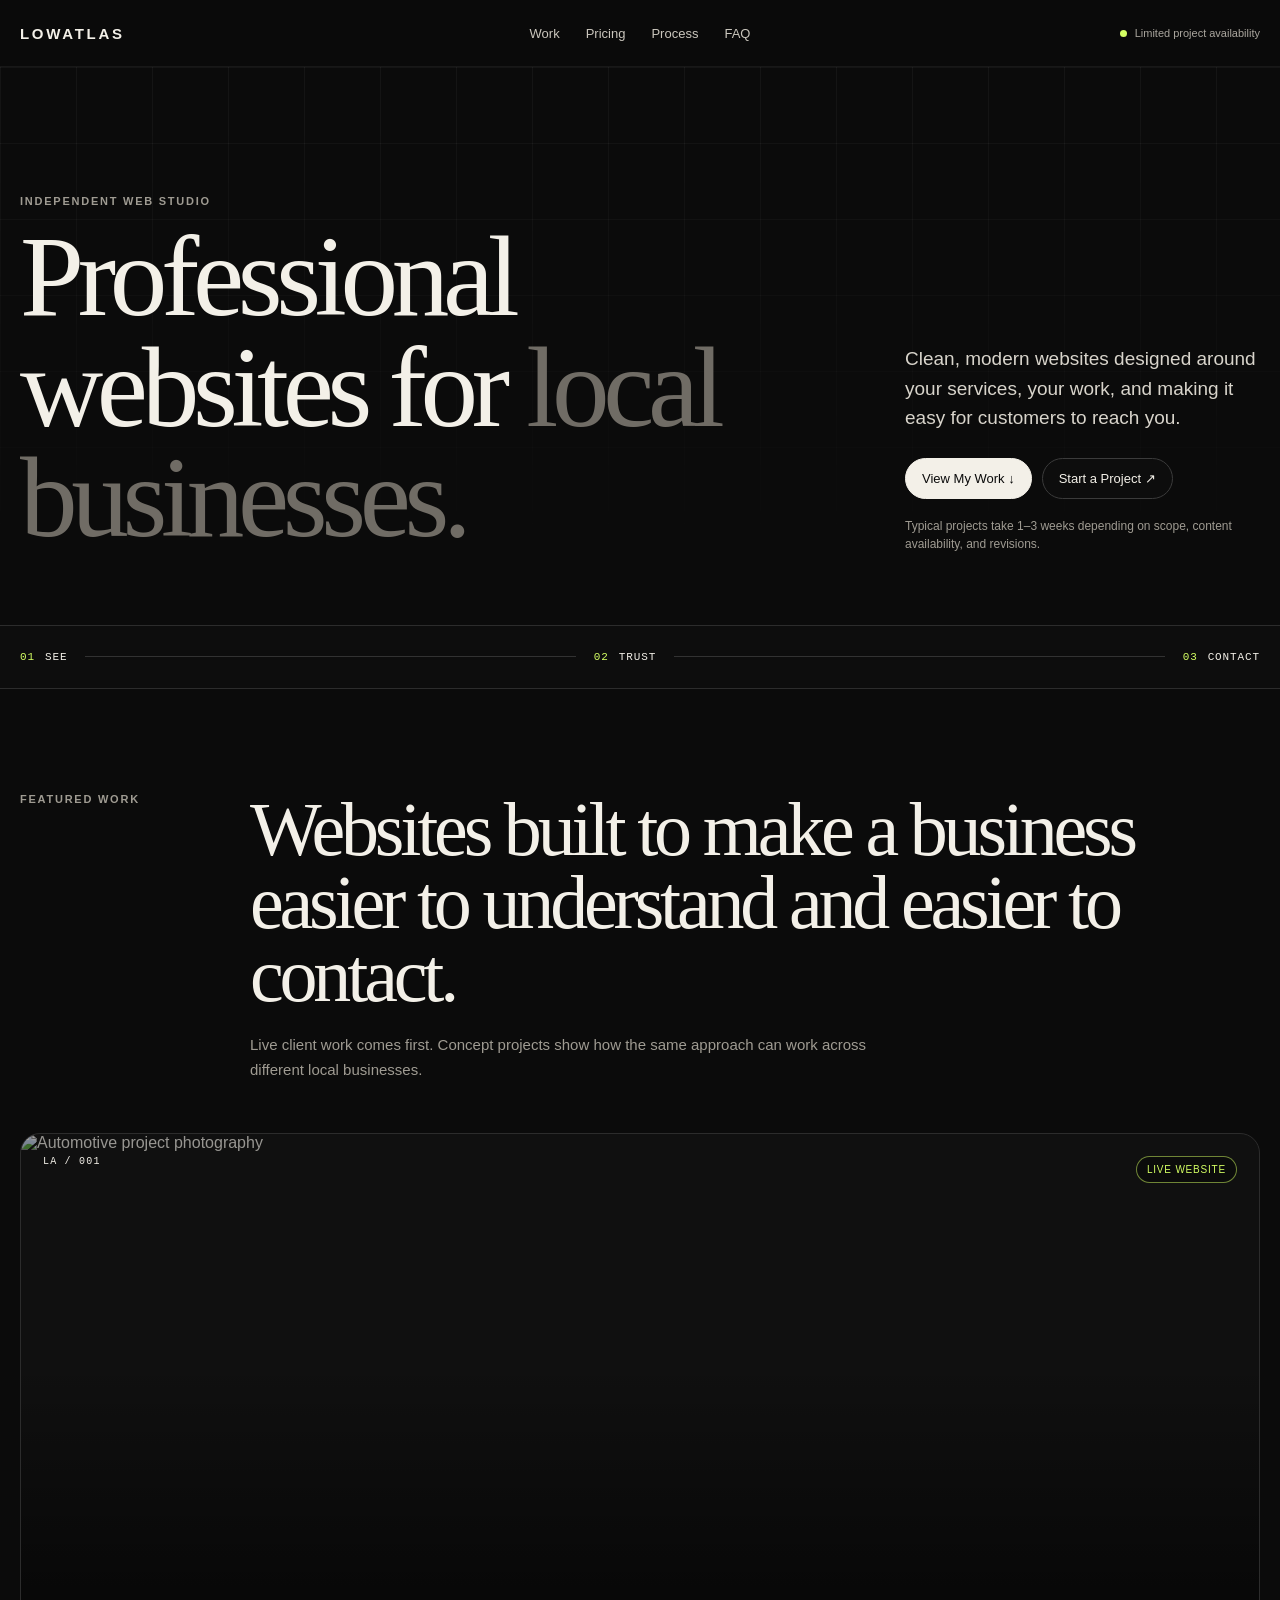
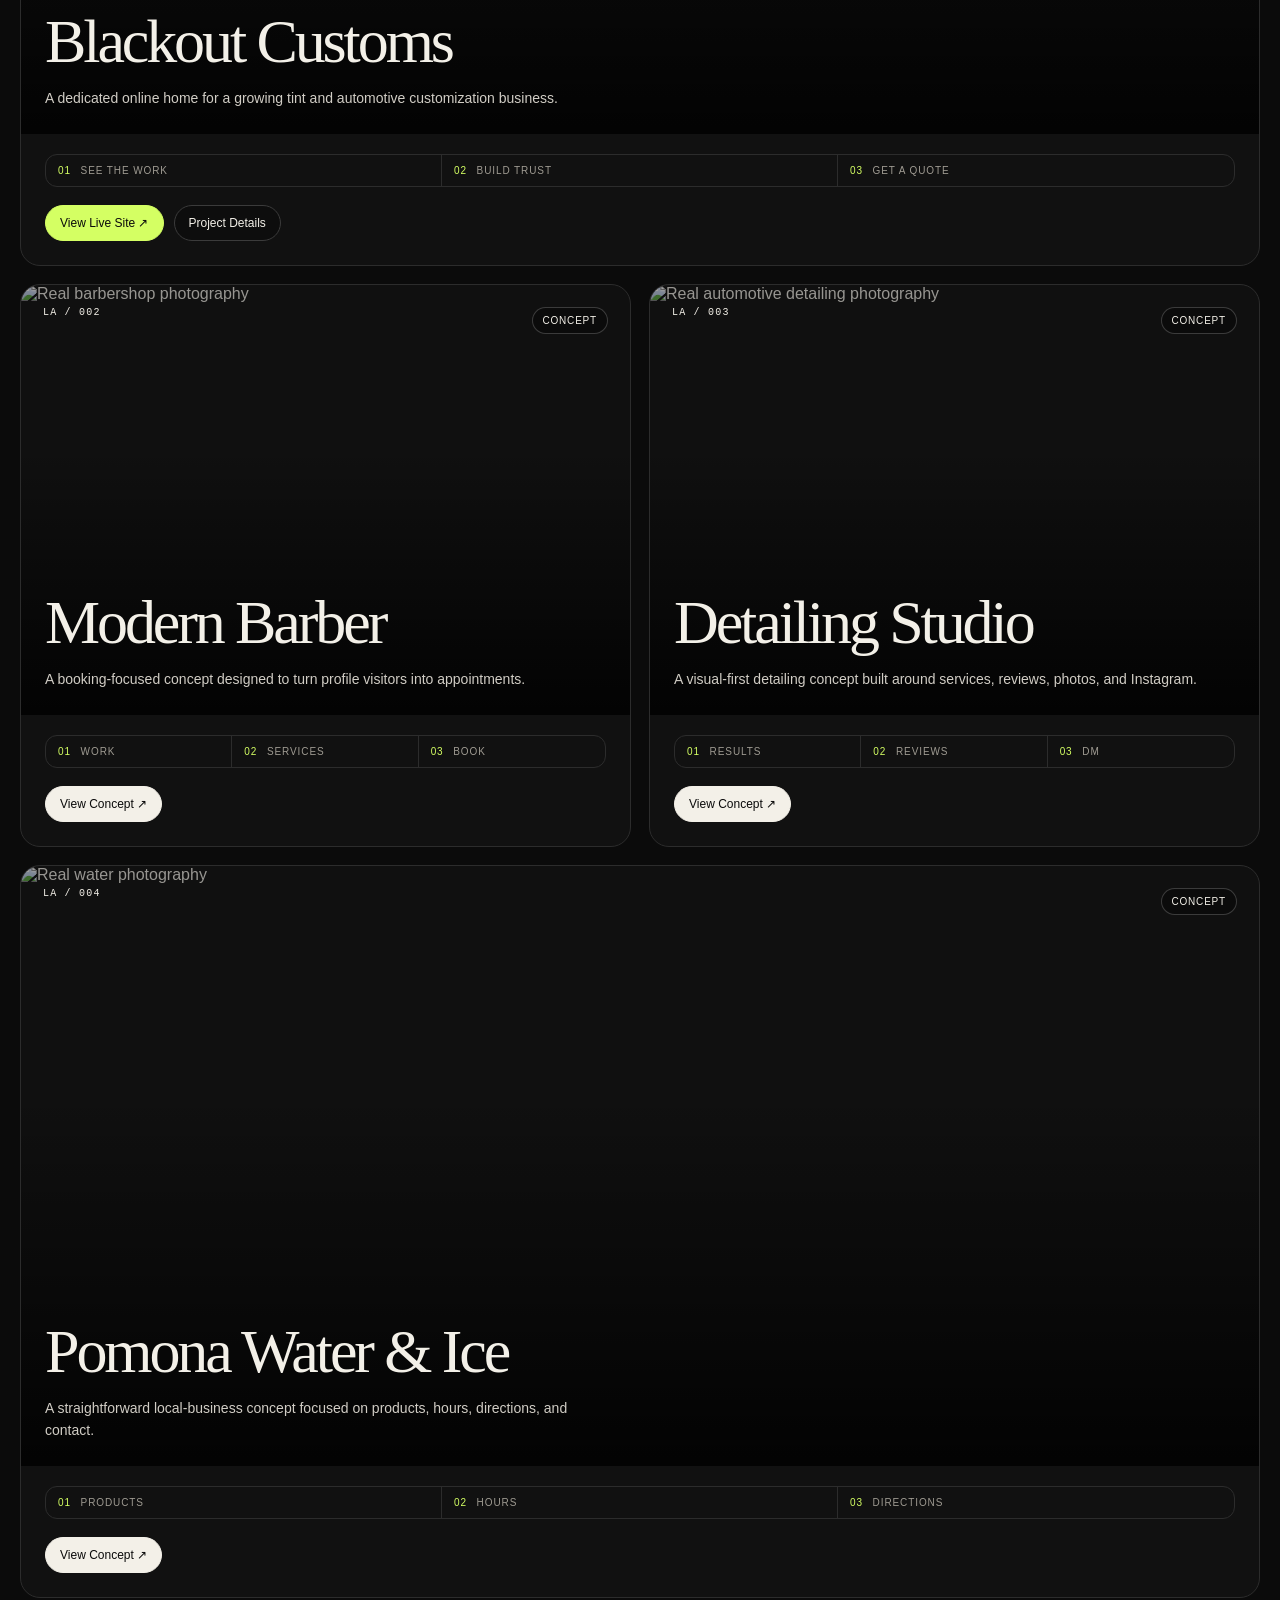
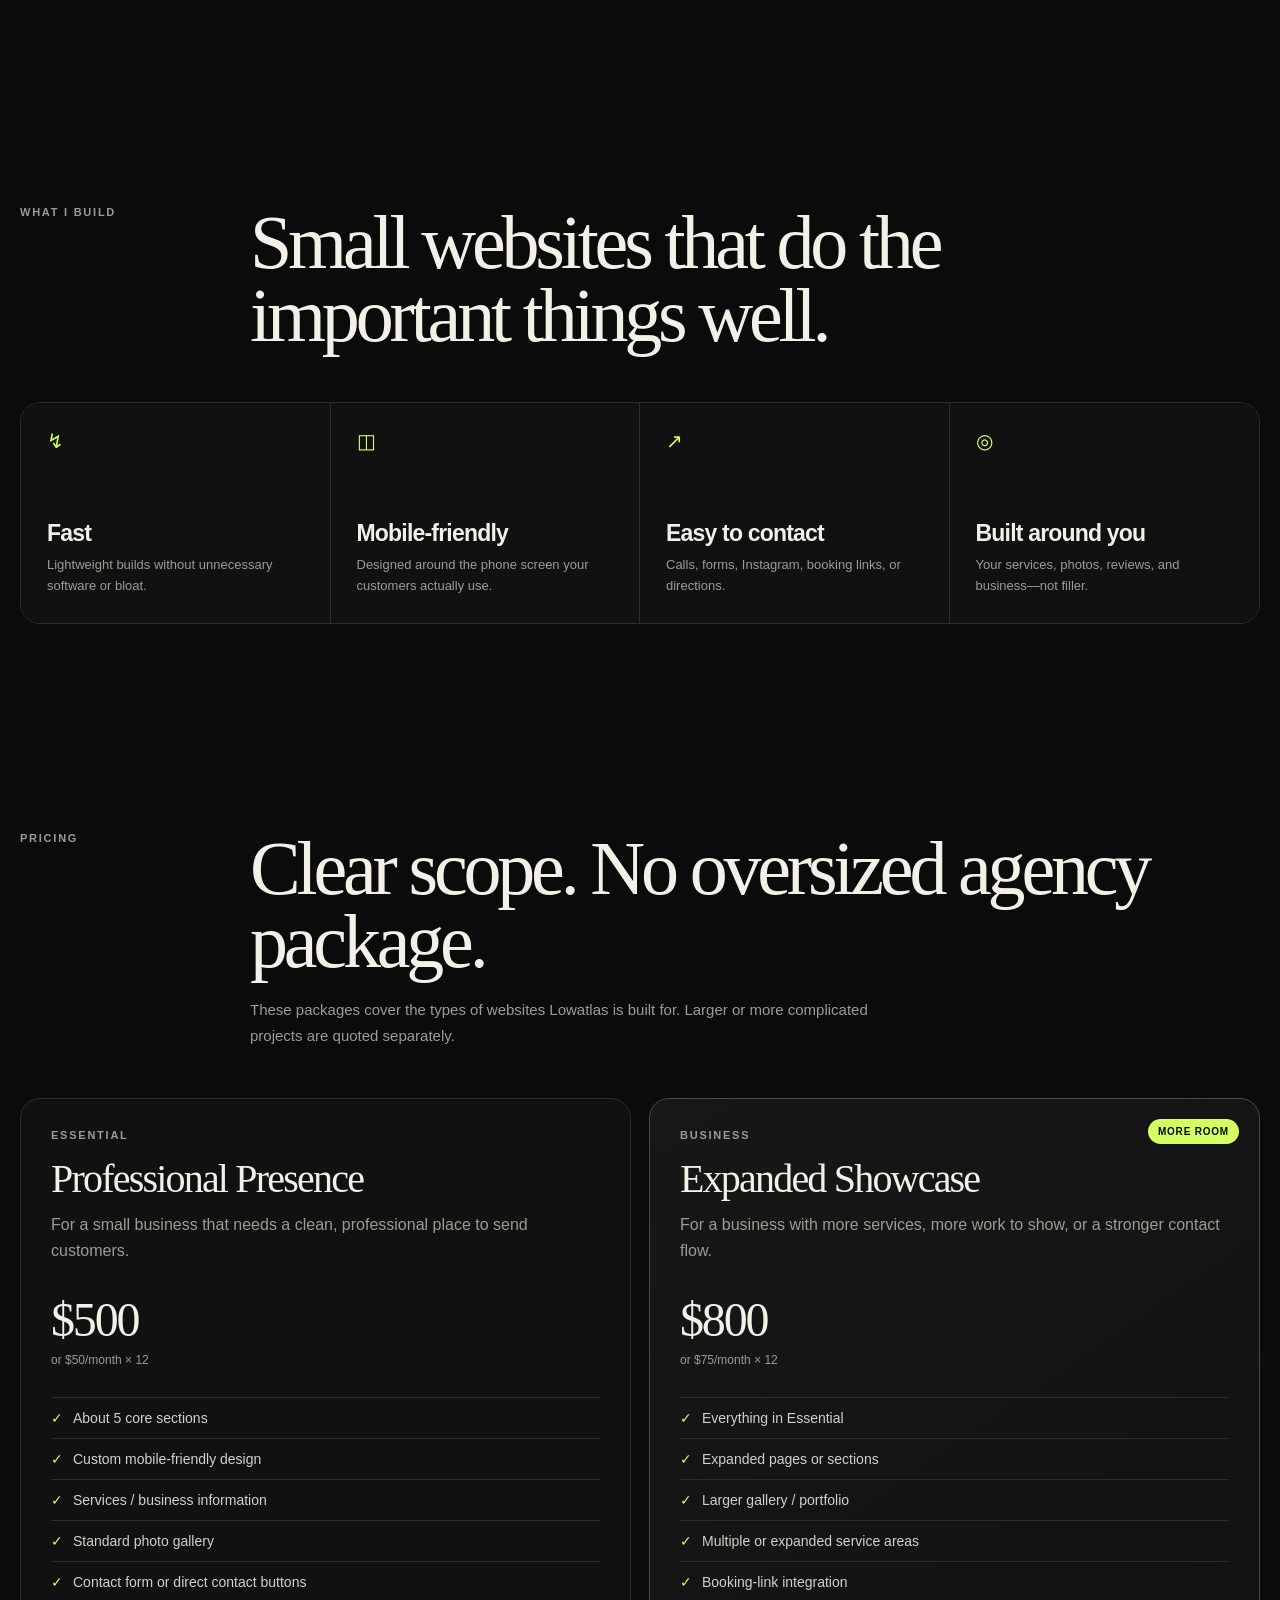
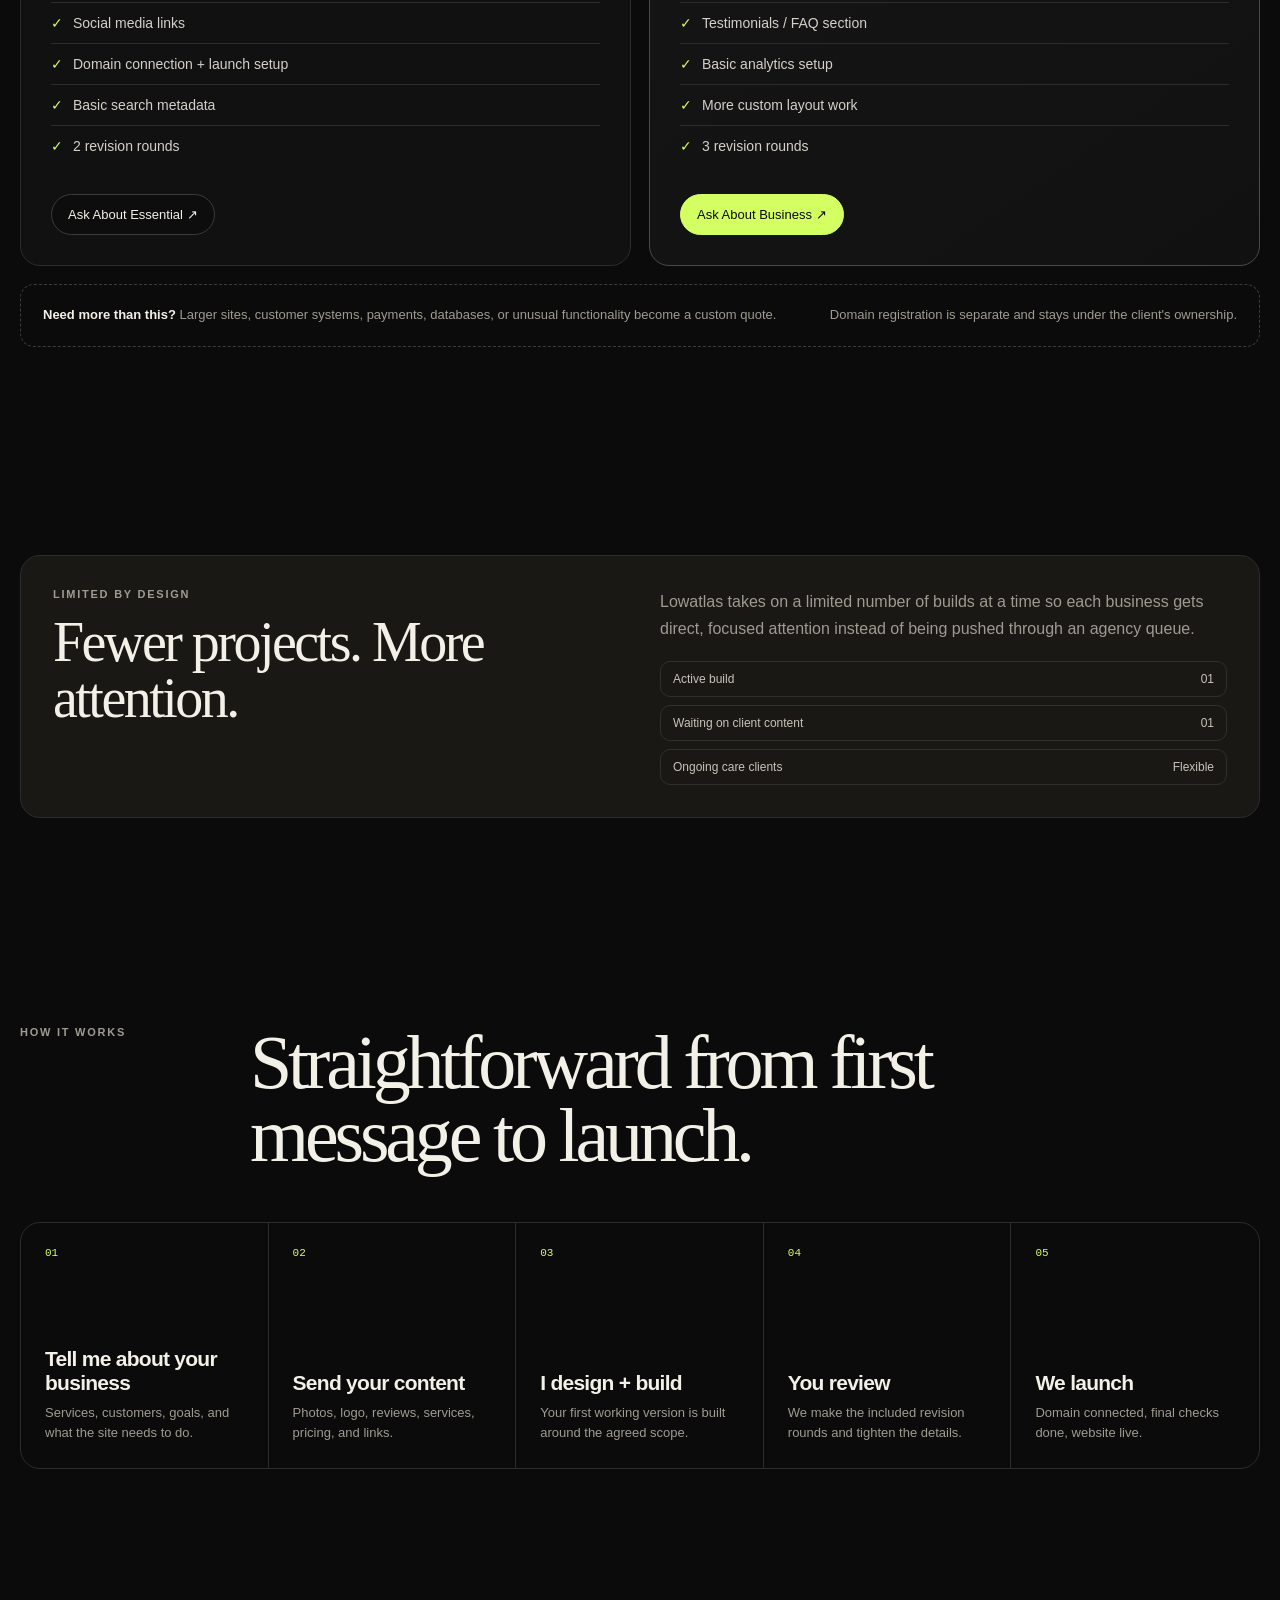
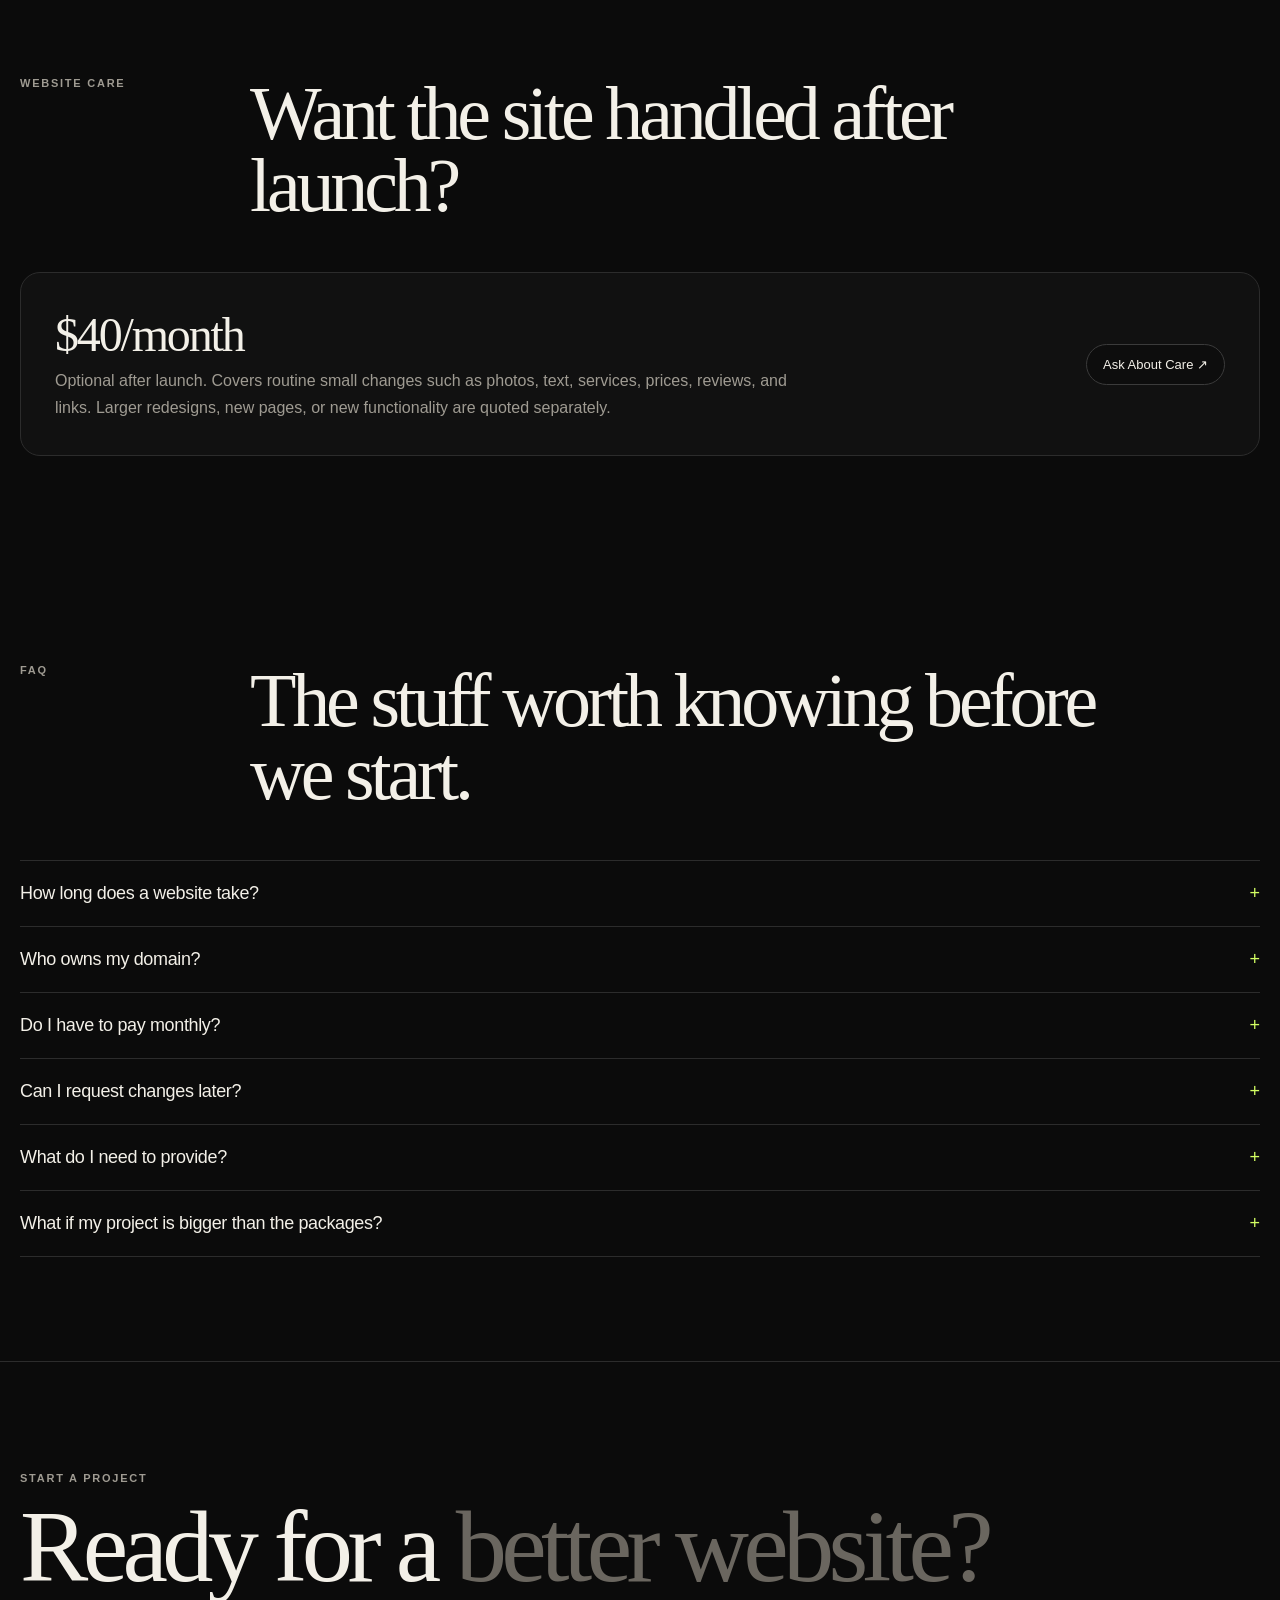
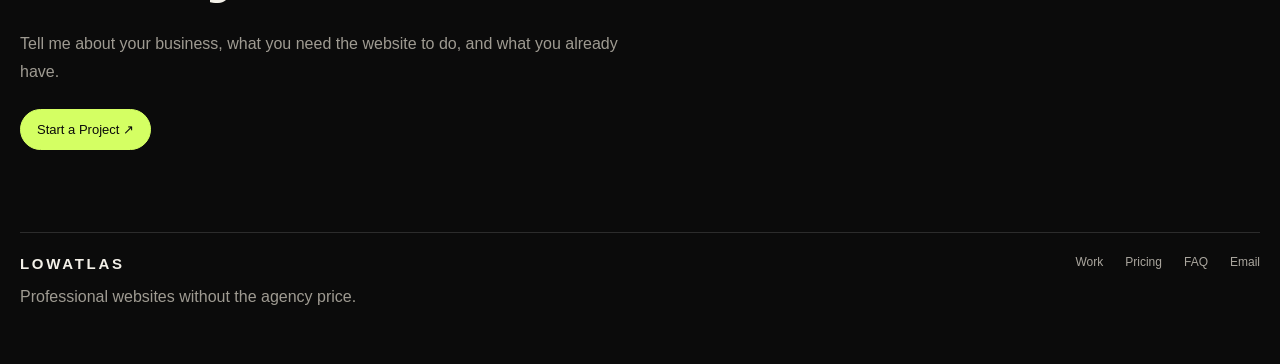
==== commit 075f1d33: "Add files via upload" ====
--- a/index.html
+++ b/index.html
@@ -1,219 +1,147 @@
 <!DOCTYPE html>
 <html lang="en">
-
 <head>
-
   <meta charset="UTF-8">
-
-  <meta
-    name="viewport"
-    content="width=device-width, initial-scale=1.0"
-  >
-
-  <meta
-    name="description"
-    content="Lowatlas builds clean, modern websites for local businesses."
-  >
-
-  <title>
-    Lowatlas — Websites for Real Businesses
-  </title>
-
-  <link
-    rel="stylesheet"
-    href="styles.css"
-  >
-
+  <meta name="viewport" content="width=device-width, initial-scale=1.0">
+  <meta name="description" content="Lowatlas builds professional websites for local businesses without the agency price.">
+  <title>Lowatlas — Professional Websites for Local Businesses</title>
+  <link rel="stylesheet" href="styles.css">
 </head>
-
-
 <body>
 
-
-  
-<header class="site-header">
-
-  <div class="container nav">
-
-    <a class="brand" href="index.html">
-      LOWATLAS
-    </a>
-
-    <nav class="nav__links" aria-label="Main navigation">
-
-      <a href="index.html#work">
-        Work
-      </a>
-
-      <a href="index.html#services">
-        Services
-      </a>
-
-      <a href="index.html#process">
-        Process
-      </a>
-
-      <a href="index.html#contact">
-        Contact
-      </a>
-
-    </nav>
-
-    <div class="nav__status">
-
-      <span class="status-dot"></span>
-
-      Taking on select projects
-
+  <!-- =====================================================
+       NAVIGATION
+       ===================================================== -->
+  <header class="site-header">
+    <div class="container nav">
+      <a class="brand" href="index.html">LOWATLAS</a>
+
+      <nav class="nav__links" aria-label="Main navigation">
+        <a href="#work">Work</a>
+        <a href="#pricing">Pricing</a>
+        <a href="#process">Process</a>
+        <a href="#faq">FAQ</a>
+      </nav>
+
+      <div class="nav__status">
+        <span class="status-dot"></span>
+        Limited project availability
+      </div>
     </div>
-
-  </div>
-
-</header>
-
+  </header>
 
 
   <main>
 
-
     <!-- =====================================================
          HERO
          ===================================================== -->
-
     <section class="hero">
-
       <div class="container hero__layout">
-
-
         <div>
-
-          <p class="eyebrow">
-            Independent web studio
+          <p class="eyebrow">Independent web studio</p>
+
+          <h1 class="display hero__title">
+            Professional websites for
+            <span>local businesses.</span>
+          </h1>
+        </div>
+
+        <div>
+          <p class="hero__copy">
+            Clean, modern websites designed around your services,
+            your work, and making it easy for customers to reach you.
           </p>
 
-          <h1 class="display hero__title">
-
-            Websites for businesses that
-
-            <span>
-              have more to show.
-            </span>
-
-          </h1>
-
-        </div>
-
-
-        <div>
-
-          <p class="hero__copy">
-
-            Clean, modern websites for local businesses —
-            without the agency nonsense.
-
+          <div class="hero__buttons">
+            <a class="button button--primary" href="#work">View My Work ↓</a>
+            <a class="button" href="mailto:lowatlas.studio@gmail.com">Start a Project ↗</a>
+          </div>
+
+          <p class="hero__note">
+            Typical projects take 1–3 weeks depending on scope,
+            content availability, and revisions.
           </p>
-
-          <div class="hero__buttons">
-
-            <a
-              class="button button--primary"
-              href="#work"
-            >
-              View Work ↓
-            </a>
-
-            <a
-              class="button"
-              href="mailto:lowatlas.studio@gmail.com"
-            >
-              Start a Project ↗
-            </a>
-
-          </div>
-
-        </div>
-
-
-      </div>
-
-    </section>
-
-
-
-    <!-- =====================================================
-         SELECTED WORK
-         ===================================================== -->
-
-    <section
-      id="work"
-      class="section"
-    >
-
+        </div>
+      </div>
+    </section>
+
+
+    <!-- =====================================================
+         LOWATLAS SIGNATURE
+         SEE → TRUST → CONTACT
+         ===================================================== -->
+    <section class="signal">
+      <div class="container signal__inner">
+        <div class="signal__step"><span class="signal__number">01</span> SEE</div>
+        <div class="signal__line"></div>
+        <div class="signal__step"><span class="signal__number">02</span> TRUST</div>
+        <div class="signal__line"></div>
+        <div class="signal__step"><span class="signal__number">03</span> CONTACT</div>
+      </div>
+    </section>
+
+
+    <!-- =====================================================
+         FEATURED WORK
+         ===================================================== -->
+    <section id="work" class="section">
       <div class="container">
 
-
         <div class="section-heading">
-
-          <p class="eyebrow">
-            Selected work
-          </p>
-
-          <h2 class="display section-heading__title">
-
-            Real client work and concepts built
-            around actual small businesses.
-
-          </h2>
-
-        </div>
-
-
-
-        <div class="project-grid">
-
-
-          <!-- BLACKOUT CUSTOMS -->
-
-          <article class="project-card project-card--featured">
-
-            <div class="project-card__image-wrap">
-
+          <p class="eyebrow">Featured work</p>
+
+          <div>
+            <h2 class="display section-heading__title">
+              Websites built to make a business easier to understand
+              and easier to contact.
+            </h2>
+
+            <p class="section-heading__copy">
+              Live client work comes first. Concept projects show how the
+              same approach can work across different local businesses.
+            </p>
+          </div>
+        </div>
+
+
+        <div class="work-grid">
+
+          <!-- BLACKOUT CUSTOMS — LIVE -->
+          <article class="work-card work-card--featured">
+            <div class="work-card__visual">
               <img
-                class="project-card__image"
+                class="work-card__photo"
                 src="https://images.unsplash.com/photo-1503736334956-4c8f8e92946d?auto=format&fit=crop&w=1800&q=85"
-                alt="Blackout Customs automotive project"
+                alt="Automotive project photography"
               >
 
-              <div class="project-card__overlay"></div>
-
-              <div class="project-card__label">
-
-                <p class="project-status project-status--live">
-                  ● Live Client Project · Automotive
+              <div class="work-card__shade"></div>
+
+              <div class="work-card__top">
+                <span class="work-card__index">LA / 001</span>
+                <span class="work-card__status work-card__status--live">Live website</span>
+              </div>
+
+              <div class="work-card__content">
+                <h3 class="work-card__title">Blackout Customs</h3>
+                <p class="work-card__description">
+                  A dedicated online home for a growing tint and
+                  automotive customization business.
                 </p>
-
-                <h3>
-                  Blackout Customs
-                </h3>
-
-              </div>
-
-            </div>
-
-
-            <div class="project-card__body">
-
-              <p class="project-card__description">
-
-                A dedicated website for a growing window tint
-                and automotive customization business.
-
-              </p>
-
-              <div class="project-card__buttons">
-
+              </div>
+            </div>
+
+            <div class="work-card__body">
+              <div class="project-signal">
+                <div class="project-signal__item"><span>01</span> See the work</div>
+                <div class="project-signal__item"><span>02</span> Build trust</div>
+                <div class="project-signal__item"><span>03</span> Get a quote</div>
+              </div>
+
+              <div class="work-card__actions">
                 <a
-                  class="button button--primary button--small"
+                  class="button button--accent button--small"
                   href="https://blackoutcustoms.net"
                   target="_blank"
                   rel="noopener noreferrer"
@@ -221,623 +149,500 @@
                   View Live Site ↗
                 </a>
 
-                <a
-                  class="button button--small"
-                  href="blackout-customs.html"
-                >
+                <a class="button button--small" href="blackout-customs.html">
                   Project Details
                 </a>
-
-              </div>
-
-            </div>
-
-          </article>
-
-
-
-          <!-- BARBER CONCEPT -->
-
-          <article class="project-card">
-
-            <div class="project-card__image-wrap">
-
+              </div>
+            </div>
+          </article>
+
+
+          <!-- BARBER — CONCEPT -->
+          <article class="work-card">
+            <div class="work-card__visual">
               <img
-                class="project-card__image"
+                class="work-card__photo"
                 src="https://images.unsplash.com/photo-1503951914875-452162b0f3f1?auto=format&fit=crop&w=1800&q=85"
-                alt="Modern barber concept"
+                alt="Real barbershop photography"
               >
 
-              <div class="project-card__overlay"></div>
-
-              <div class="project-card__label">
-
-                <p class="project-status">
-                  Concept · Personal Care
+              <div class="work-card__shade"></div>
+
+              <div class="work-card__top">
+                <span class="work-card__index">LA / 002</span>
+                <span class="work-card__status">Concept</span>
+              </div>
+
+              <div class="work-card__content">
+                <h3 class="work-card__title">Modern Barber</h3>
+                <p class="work-card__description">
+                  A booking-focused concept designed to turn profile
+                  visitors into appointments.
                 </p>
-
-                <h3>
-                  Modern Barber
-                </h3>
-
-              </div>
-
-            </div>
-
-
-            <div class="project-card__body">
-
-              <p class="project-card__description">
-
-                A clean booking-focused concept for an
-                independent barber.
-
-              </p>
-
-              <div class="project-card__buttons">
-
-                <a
-                  class="button button--primary button--small"
-                  href="barber.html"
-                >
-                  View Concept ↗
-                </a>
-
-              </div>
-
-            </div>
-
-          </article>
-
-
-
-          <!-- DETAILING CONCEPT -->
-
-          <article class="project-card">
-
-            <div class="project-card__image-wrap">
-
+              </div>
+            </div>
+
+            <div class="work-card__body">
+              <div class="project-signal">
+                <div class="project-signal__item"><span>01</span> Work</div>
+                <div class="project-signal__item"><span>02</span> Services</div>
+                <div class="project-signal__item"><span>03</span> Book</div>
+              </div>
+
+              <a class="button button--primary button--small" href="barber.html">
+                View Concept ↗
+              </a>
+            </div>
+          </article>
+
+
+          <!-- DETAILING — CONCEPT -->
+          <article class="work-card">
+            <div class="work-card__visual">
               <img
-                class="project-card__image"
+                class="work-card__photo"
                 src="https://images.unsplash.com/photo-1607860108855-64acf2078ed9?auto=format&fit=crop&w=1800&q=85"
-                alt="Detailing Studio concept"
+                alt="Real automotive detailing photography"
               >
 
-              <div class="project-card__overlay"></div>
-
-              <div class="project-card__label">
-
-                <p class="project-status">
-                  Concept · Automotive Detailing
+              <div class="work-card__shade"></div>
+
+              <div class="work-card__top">
+                <span class="work-card__index">LA / 003</span>
+                <span class="work-card__status">Concept</span>
+              </div>
+
+              <div class="work-card__content">
+                <h3 class="work-card__title">Detailing Studio</h3>
+                <p class="work-card__description">
+                  A visual-first detailing concept built around services,
+                  reviews, photos, and Instagram.
                 </p>
-
-                <h3>
-                  Detailing Studio
-                </h3>
-
-              </div>
-
-            </div>
-
-
-            <div class="project-card__body">
-
-              <p class="project-card__description">
-
-                A visual-first detailing concept built around
-                services, reviews, photos, and Instagram.
-
-              </p>
-
-              <div class="project-card__buttons">
-
-                <a
-                  class="button button--primary button--small"
-                  href="detailing.html"
-                >
-                  View Concept ↗
-                </a>
-
-              </div>
-
-            </div>
-
-          </article>
-
-
-
-          <!-- WATER STORE CONCEPT -->
-
-          <article class="project-card project-card--featured">
-
-            <div class="project-card__image-wrap">
-
+              </div>
+            </div>
+
+            <div class="work-card__body">
+              <div class="project-signal">
+                <div class="project-signal__item"><span>01</span> Results</div>
+                <div class="project-signal__item"><span>02</span> Reviews</div>
+                <div class="project-signal__item"><span>03</span> DM</div>
+              </div>
+
+              <a class="button button--primary button--small" href="detailing.html">
+                View Concept ↗
+              </a>
+            </div>
+          </article>
+
+
+          <!-- WATER STORE — CONCEPT -->
+          <article class="work-card work-card--featured">
+            <div class="work-card__visual">
               <img
-                class="project-card__image"
+                class="work-card__photo"
                 src="https://images.unsplash.com/photo-1548839140-29a749e1cf4d?auto=format&fit=crop&w=1800&q=85"
-                alt="Pomona Water and Ice concept"
+                alt="Real water photography"
               >
 
-              <div class="project-card__overlay"></div>
-
-              <div class="project-card__label">
-
-                <p class="project-status">
-                  Concept · Local Retail
+              <div class="work-card__shade"></div>
+
+              <div class="work-card__top">
+                <span class="work-card__index">LA / 004</span>
+                <span class="work-card__status">Concept</span>
+              </div>
+
+              <div class="work-card__content">
+                <h3 class="work-card__title">Pomona Water & Ice</h3>
+                <p class="work-card__description">
+                  A straightforward local-business concept focused on
+                  products, hours, directions, and contact.
                 </p>
-
-                <h3>
-                  Pomona Water & Ice
-                </h3>
-
-              </div>
-
-            </div>
-
-
-            <div class="project-card__body">
-
-              <p class="project-card__description">
-
-                A local-business concept focused on hours,
-                products, directions, and contact information.
-
-              </p>
-
-              <div class="project-card__buttons">
-
-                <a
-                  class="button button--primary button--small"
-                  href="pomona-water-ice.html"
-                >
-                  View Concept ↗
-                </a>
-
-              </div>
-
-            </div>
-
-          </article>
-
-
-        </div>
-
-      </div>
-
-    </section>
-
-
-
-    <!-- =====================================================
-         SERVICES / PACKAGES
-         ===================================================== -->
-
-    <section
-      id="services"
-      class="section"
-    >
-
+              </div>
+            </div>
+
+            <div class="work-card__body">
+              <div class="project-signal">
+                <div class="project-signal__item"><span>01</span> Products</div>
+                <div class="project-signal__item"><span>02</span> Hours</div>
+                <div class="project-signal__item"><span>03</span> Directions</div>
+              </div>
+
+              <a class="button button--primary button--small" href="pomona-water-ice.html">
+                View Concept ↗
+              </a>
+            </div>
+          </article>
+
+        </div>
+      </div>
+    </section>
+
+
+    <!-- =====================================================
+         WHAT I BUILD
+         ===================================================== -->
+    <section class="section">
       <div class="container">
-
-
         <div class="section-heading">
-
-          <p class="eyebrow">
-            Services
-          </p>
-
+          <p class="eyebrow">What I build</p>
           <h2 class="display section-heading__title">
-
-            Simple website options without
-            paying for things you do not need.
-
+            Small websites that do the important things well.
           </h2>
-
-        </div>
-
-
-
-        <div class="package-grid">
-
-
-          <!-- BASIC PACKAGE -->
-
-          <article class="package-card">
-
-            <div class="package-card__top">
-
-              <p class="eyebrow">
-                Basic
-              </p>
-
-              <h3 class="package-card__name">
-                Simple Website
-              </h3>
-
-              <p class="package-card__description">
-
-                Best for a small business that mainly needs
-                a professional place to send customers.
-
-              </p>
-
-            </div>
-
-
-            <ul class="package-list">
-
-              <li>
-                One-page custom website
-              </li>
-
-              <li>
-                Mobile-friendly design
-              </li>
-
-              <li>
-                Services / business information
-              </li>
-
-              <li>
-                Contact buttons
-              </li>
-
-              <li>
-                Instagram / social links
-              </li>
-
-              <li>
-                Domain connection
-              </li>
-
-              <li>
-                Basic launch setup
-              </li>
-
+        </div>
+
+        <div class="build-grid">
+          <article class="build-item">
+            <span class="build-item__icon">↯</span>
+            <div><h3>Fast</h3><p>Lightweight builds without unnecessary software or bloat.</p></div>
+          </article>
+
+          <article class="build-item">
+            <span class="build-item__icon">◫</span>
+            <div><h3>Mobile-friendly</h3><p>Designed around the phone screen your customers actually use.</p></div>
+          </article>
+
+          <article class="build-item">
+            <span class="build-item__icon">↗</span>
+            <div><h3>Easy to contact</h3><p>Calls, forms, Instagram, booking links, or directions.</p></div>
+          </article>
+
+          <article class="build-item">
+            <span class="build-item__icon">◎</span>
+            <div><h3>Built around you</h3><p>Your services, photos, reviews, and business—not filler.</p></div>
+          </article>
+        </div>
+      </div>
+    </section>
+
+
+    <!-- =====================================================
+         PRICING
+         ===================================================== -->
+    <section id="pricing" class="section">
+      <div class="container">
+        <div class="section-heading">
+          <p class="eyebrow">Pricing</p>
+
+          <div>
+            <h2 class="display section-heading__title">
+              Clear scope. No oversized agency package.
+            </h2>
+
+            <p class="section-heading__copy">
+              These packages cover the types of websites Lowatlas is built for.
+              Larger or more complicated projects are quoted separately.
+            </p>
+          </div>
+        </div>
+
+        <div class="pricing-grid">
+
+          <!-- ESSENTIAL -->
+          <article class="price-card">
+            <p class="eyebrow">Essential</p>
+            <h3 class="price-card__name">Professional Presence</h3>
+            <p class="price-card__purpose">
+              For a small business that needs a clean, professional place to send customers.
+            </p>
+
+            <div class="price-card__price">$500</div>
+            <div class="price-card__monthly">or $50/month × 12</div>
+
+            <ul class="price-card__list">
+              <li>About 5 core sections</li>
+              <li>Custom mobile-friendly design</li>
+              <li>Services / business information</li>
+              <li>Standard photo gallery</li>
+              <li>Contact form or direct contact buttons</li>
+              <li>Social media links</li>
+              <li>Domain connection + launch setup</li>
+              <li>Basic search metadata</li>
+              <li>2 revision rounds</li>
             </ul>
-
 
             <a
               class="button"
-              href="mailto:lowatlas.studio@gmail.com"
+              href="mailto:lowatlas.studio@gmail.com?subject=Lowatlas%20Essential%20Website"
             >
-              Ask About Basic ↗
+              Ask About Essential ↗
             </a>
-
-          </article>
-
-
-
-          <!-- SEMI-BASIC PACKAGE -->
-
-          <article class="package-card package-card--featured">
-
-            <div class="package-card__top">
-
-              <p class="eyebrow">
-                Semi-Basic
-              </p>
-
-              <h3 class="package-card__name">
-                Expanded Website
-              </h3>
-
-              <p class="package-card__description">
-
-                Best for a business that wants more room for
-                services, photos, reviews, and a stronger web presence.
-
-              </p>
-
-            </div>
-
-
-            <ul class="package-list">
-
-              <li>
-                Everything in Basic
-              </li>
-
-              <li>
-                Multiple sections or pages
-              </li>
-
-              <li>
-                Reviews / testimonials
-              </li>
-
-              <li>
-                Photo gallery / previous work
-              </li>
-
-              <li>
-                Detailed service sections
-              </li>
-
-              <li>
-                Quote / booking / inquiry buttons
-              </li>
-
-              <li>
-                Basic SEO setup
-              </li>
-
-              <li>
-                More custom design work
-              </li>
-
+          </article>
+
+
+          <!-- BUSINESS -->
+          <article class="price-card price-card--featured">
+            <span class="price-card__badge">More room</span>
+
+            <p class="eyebrow">Business</p>
+            <h3 class="price-card__name">Expanded Showcase</h3>
+            <p class="price-card__purpose">
+              For a business with more services, more work to show,
+              or a stronger contact flow.
+            </p>
+
+            <div class="price-card__price">$800</div>
+            <div class="price-card__monthly">or $75/month × 12</div>
+
+            <ul class="price-card__list">
+              <li>Everything in Essential</li>
+              <li>Expanded pages or sections</li>
+              <li>Larger gallery / portfolio</li>
+              <li>Multiple or expanded service areas</li>
+              <li>Booking-link integration</li>
+              <li>Testimonials / FAQ section</li>
+              <li>Basic analytics setup</li>
+              <li>More custom layout work</li>
+              <li>3 revision rounds</li>
             </ul>
 
-
             <a
-              class="button button--primary"
-              href="mailto:lowatlas.studio@gmail.com"
+              class="button button--accent"
+              href="mailto:lowatlas.studio@gmail.com?subject=Lowatlas%20Business%20Website"
             >
-              Ask About Semi-Basic ↗
+              Ask About Business ↗
             </a>
-
-          </article>
-
-
-        </div>
-
-
-
-        <!-- OPTIONAL MAINTENANCE -->
-
-        <div class="maintenance">
-
+          </article>
+
+        </div>
+
+        <div class="price-note">
           <div>
-
-            <p class="eyebrow">
-              Optional Monthly Care
+            <strong>Need more than this?</strong>
+            Larger sites, customer systems, payments, databases,
+            or unusual functionality become a custom quote.
+          </div>
+
+          <div>
+            Domain registration is separate and stays under the client's ownership.
+          </div>
+        </div>
+      </div>
+    </section>
+
+
+    <!-- =====================================================
+         LIMITED AVAILABILITY
+         ===================================================== -->
+    <section class="section">
+      <div class="container">
+        <div class="capacity">
+          <div>
+            <p class="eyebrow">Limited by design</p>
+            <h2 class="capacity__title">Fewer projects. More attention.</h2>
+          </div>
+
+          <div>
+            <p class="capacity__copy">
+              Lowatlas takes on a limited number of builds at a time so each
+              business gets direct, focused attention instead of being pushed
+              through an agency queue.
             </p>
 
-            <h3>
-              $50 / month maintenance
-            </h3>
-
-          </div>
-
-
+            <div class="capacity__stack">
+              <div class="capacity__row"><span>Active build</span><span>01</span></div>
+              <div class="capacity__row"><span>Waiting on client content</span><span>01</span></div>
+              <div class="capacity__row"><span>Ongoing care clients</span><span>Flexible</span></div>
+            </div>
+          </div>
+        </div>
+      </div>
+    </section>
+
+
+    <!-- =====================================================
+         PROCESS
+         ===================================================== -->
+    <section id="process" class="section">
+      <div class="container">
+        <div class="section-heading">
+          <p class="eyebrow">How it works</p>
+          <h2 class="display section-heading__title">
+            Straightforward from first message to launch.
+          </h2>
+        </div>
+
+        <div class="process-grid">
+          <article class="process-step">
+            <span class="process-step__number">01</span>
+            <div><h3>Tell me about your business</h3><p>Services, customers, goals, and what the site needs to do.</p></div>
+          </article>
+
+          <article class="process-step">
+            <span class="process-step__number">02</span>
+            <div><h3>Send your content</h3><p>Photos, logo, reviews, services, pricing, and links.</p></div>
+          </article>
+
+          <article class="process-step">
+            <span class="process-step__number">03</span>
+            <div><h3>I design + build</h3><p>Your first working version is built around the agreed scope.</p></div>
+          </article>
+
+          <article class="process-step">
+            <span class="process-step__number">04</span>
+            <div><h3>You review</h3><p>We make the included revision rounds and tighten the details.</p></div>
+          </article>
+
+          <article class="process-step">
+            <span class="process-step__number">05</span>
+            <div><h3>We launch</h3><p>Domain connected, final checks done, website live.</p></div>
+          </article>
+        </div>
+      </div>
+    </section>
+
+
+    <!-- =====================================================
+         WEBSITE CARE
+         ===================================================== -->
+    <section class="section">
+      <div class="container">
+        <div class="section-heading">
+          <p class="eyebrow">Website care</p>
+          <h2 class="display section-heading__title">Want the site handled after launch?</h2>
+        </div>
+
+        <div class="care">
           <div>
-
-            <p>
-
-              For businesses that want ongoing help with
-              small website changes after launch.
-
+            <div class="care__price">$40/month</div>
+            <p class="care__copy">
+              Optional after launch. Covers routine small changes such as photos,
+              text, services, prices, reviews, and links. Larger redesigns,
+              new pages, or new functionality are quoted separately.
             </p>
-
-            <br>
-
-            <p>
-
-              Includes updates to photos, services, pricing,
-              reviews, text, links, and other minor content changes.
-
-            </p>
-
-          </div>
-
-        </div>
-
-
-      </div>
-
-    </section>
-
-
-
-    <!-- =====================================================
-         PROCESS
-         ===================================================== -->
-
-    <section
-      id="process"
-      class="section"
-    >
-
+          </div>
+
+          <a
+            class="button"
+            href="mailto:lowatlas.studio@gmail.com?subject=Lowatlas%20Website%20Care"
+          >
+            Ask About Care ↗
+          </a>
+        </div>
+      </div>
+    </section>
+
+
+    <!-- =====================================================
+         FAQ
+         ===================================================== -->
+    <section id="faq" class="section">
       <div class="container">
-
-
         <div class="section-heading">
-
-          <p class="eyebrow">
-            Process
-          </p>
-
-          <h2 class="display section-heading__title">
-
-            Simple enough to move quickly.
-
-          </h2>
-
-        </div>
-
-
-
-        <div class="process-grid">
-
-
-          <article class="process-step">
-
-            <span class="eyebrow">
-              01 / Listen
-            </span>
-
-            <div>
-
-              <h3>
-                Learn the business.
-              </h3>
-
-              <p>
-
-                Services, customers, photos,
-                goals, and what visitors need to do.
-
-              </p>
-
-            </div>
-
-          </article>
-
-
-
-          <article class="process-step">
-
-            <span class="eyebrow">
-              02 / Build
-            </span>
-
-            <div>
-
-              <h3>
-                Create the site.
-              </h3>
-
-              <p>
-
-                Design and development come together
-                in a working first version.
-
-              </p>
-
-            </div>
-
-          </article>
-
-
-
-          <article class="process-step">
-
-            <span class="eyebrow">
-              03 / Refine
-            </span>
-
-            <div>
-
-              <h3>
-                Make the changes.
-              </h3>
-
-              <p>
-
-                Photos, wording, services,
-                and final details get cleaned up.
-
-              </p>
-
-            </div>
-
-          </article>
-
-
-
-          <article class="process-step">
-
-            <span class="eyebrow">
-              04 / Launch
-            </span>
-
-            <div>
-
-              <h3>
-                Put it online.
-              </h3>
-
-              <p>
-
-                Connect the domain,
-                test the site, and go live.
-
-              </p>
-
-            </div>
-
-          </article>
-
-
-        </div>
-
-      </div>
-
-    </section>
-
+          <p class="eyebrow">FAQ</p>
+          <h2 class="display section-heading__title">The stuff worth knowing before we start.</h2>
+        </div>
+
+        <div class="faq-list">
+
+          <article class="faq-item">
+            <button class="faq-question" aria-expanded="false">
+              <span>How long does a website take?</span>
+              <span class="faq-icon">+</span>
+            </button>
+            <div class="faq-answer">
+              Typical projects are completed within 1–3 weeks depending on scope,
+              how quickly content is provided, and how many revisions are needed.
+            </div>
+          </article>
+
+          <article class="faq-item">
+            <button class="faq-question" aria-expanded="false">
+              <span>Who owns my domain?</span>
+              <span class="faq-icon">+</span>
+            </button>
+            <div class="faq-answer">
+              You do. The domain should stay in your name. Lowatlas can help connect
+              and configure it, but ownership stays with the business.
+            </div>
+          </article>
+
+          <article class="faq-item">
+            <button class="faq-question" aria-expanded="false">
+              <span>Do I have to pay monthly?</span>
+              <span class="faq-icon">+</span>
+            </button>
+            <div class="faq-answer">
+              No. You can choose the one-time project price. The 12-month option is
+              simply another way to pay. Website Care is also optional after launch.
+            </div>
+          </article>
+
+          <article class="faq-item">
+            <button class="faq-question" aria-expanded="false">
+              <span>Can I request changes later?</span>
+              <span class="faq-icon">+</span>
+            </button>
+            <div class="faq-answer">
+              Yes. Routine content changes can be handled through Website Care.
+              Larger changes, new pages, or new functionality are quoted separately.
+            </div>
+          </article>
+
+          <article class="faq-item">
+            <button class="faq-question" aria-expanded="false">
+              <span>What do I need to provide?</span>
+              <span class="faq-icon">+</span>
+            </button>
+            <div class="faq-answer">
+              Usually your business information, services, photos, logo if you have one,
+              reviews, social links, and any specific wording or features you want included.
+            </div>
+          </article>
+
+          <article class="faq-item">
+            <button class="faq-question" aria-expanded="false">
+              <span>What if my project is bigger than the packages?</span>
+              <span class="faq-icon">+</span>
+            </button>
+            <div class="faq-answer">
+              That becomes a custom quote. The $500 and $800 packages are intentionally
+              scoped for straightforward small-business websites rather than large builds.
+            </div>
+          </article>
+
+        </div>
+      </div>
+    </section>
 
   </main>
 
 
-
-  
-<footer id="contact" class="contact">
-
-  <div class="container">
-
-    <p class="eyebrow">
-      Start a project
-    </p>
-
-    <h2 class="display contact__title">
-      What could
-      <span>your business</span>
-      look like?
-    </h2>
-
-    <a
-      class="button button--primary"
-      href="mailto:lowatlas.studio@gmail.com"
-    >
-      lowatlas.studio@gmail.com ↗
-    </a>
-
-    <div class="footer">
-
-      <div>
-
-        <div class="brand">
-          LOWATLAS
-        </div>
-
-        <p class="muted">
-          Websites for real businesses.
-        </p>
-
-      </div>
-
-      <div class="footer__links">
-
-        <a href="index.html#work">
-          Work
-        </a>
-
-        <a href="index.html#services">
-          Services
-        </a>
-
-        <a href="index.html#process">
-          Process
-        </a>
-
-        <a href="mailto:lowatlas.studio@gmail.com">
-          Email
-        </a>
-
-      </div>
-
+  <!-- =====================================================
+       CONTACT / FOOTER
+       ===================================================== -->
+  <footer id="contact" class="contact">
+    <div class="container">
+      <p class="eyebrow">Start a project</p>
+
+      <h2 class="display contact__title">
+        Ready for a <span>better website?</span>
+      </h2>
+
+      <p class="muted" style="max-width:620px;line-height:1.7;margin-bottom:24px;">
+        Tell me about your business, what you need the website to do,
+        and what you already have.
+      </p>
+
+      <a class="button button--accent" href="mailto:lowatlas.studio@gmail.com">
+        Start a Project ↗
+      </a>
+
+      <div class="footer">
+        <div>
+          <div class="brand">LOWATLAS</div>
+          <p class="muted">Professional websites without the agency price.</p>
+        </div>
+
+        <div class="footer__links">
+          <a href="#work">Work</a>
+          <a href="#pricing">Pricing</a>
+          <a href="#faq">FAQ</a>
+          <a href="mailto:lowatlas.studio@gmail.com">Email</a>
+        </div>
+      </div>
     </div>
-
-  </div>
-
-</footer>
-
-
-
+  </footer>
 
   <script src="script.js"></script>
-
-
 </body>
-
 </html>
--- a/styles.css
+++ b/styles.css
@@ -1,754 +1,181 @@
 /* =========================================================
-   LOWATLAS — MAIN STYLESHEET
+   LOWATLAS — STYLES.CSS
+   Edit map:
+   01 Colors  02 Global  03 Nav  04 Hero  05 Signature
+   06 Work  07 Build  08 Pricing  09 Availability
+   10 Process  11 Care  12 FAQ  13 Footer  14 Project pages
    ========================================================= */
 
-
-/* =========================================================
-   1. BRAND COLORS / GLOBAL SETTINGS
-   ========================================================= */
-
+/* ==================== 01. COLORS ==================== */
 :root {
-  --background: #0a0a0a;
-  --surface: #111111;
-  --surface-light: #171717;
-  --text: #f5f2ea;
-  --muted: #9d9991;
-  --border: #292929;
-  --accent: #b9dcff;
-
-  --max-width: 1280px;
-  --radius: 20px;
+  --bg:#0b0b0b;
+  --surface:#111111;
+  --surface-2:#171717;
+  --text:#f3f0e8;
+  --muted:#9f9b92;
+  --border:#2c2c2c;
+  --accent:#d4ff63;
+  --max:1260px;
+  --radius:20px;
 }
 
+/* ==================== 02. GLOBAL ==================== */
+*{box-sizing:border-box}
+html{scroll-behavior:smooth}
+body{margin:0;background:var(--bg);color:var(--text);font-family:Inter,-apple-system,BlinkMacSystemFont,"Segoe UI",sans-serif}
+a{color:inherit;text-decoration:none}
+img{display:block;width:100%}
+button{font:inherit}
+.container{width:min(calc(100% - 40px),var(--max));margin:0 auto}
+.section{padding:104px 0}
+.display{margin:0;font-family:Georgia,"Times New Roman",serif;font-weight:500;letter-spacing:-.055em;line-height:.96}
+.eyebrow{margin:0 0 14px;color:var(--muted);font-size:11px;font-weight:700;letter-spacing:.16em;text-transform:uppercase}
+.muted{color:var(--muted)}
+.button{display:inline-flex;align-items:center;justify-content:center;gap:8px;padding:12px 16px;border:1px solid #3b3b3b;border-radius:999px;background:#0d0d0d;color:var(--text);font-size:13px;transition:.18s ease}
+.button:hover{transform:translateY(-2px);border-color:#777}
+.button--primary{background:var(--text);color:#0a0a0a;border-color:var(--text)}
+.button--accent{background:var(--accent);color:#0a0a0a;border-color:var(--accent)}
+.button--small{padding:10px 14px;font-size:12px}
 
-/* =========================================================
-   2. RESET / GLOBAL STYLES
-   ========================================================= */
+/* ==================== 03. NAV ==================== */
+.site-header{position:sticky;top:0;z-index:100;border-bottom:1px solid rgba(255,255,255,.06);background:rgba(11,11,11,.92);backdrop-filter:blur(14px)}
+.nav{min-height:66px;display:grid;grid-template-columns:1fr auto 1fr;align-items:center;gap:24px}
+.brand{font-size:15px;font-weight:800;letter-spacing:.18em}
+.nav__links{display:flex;gap:26px;color:#cac6bd;font-size:13px}
+.nav__status{justify-self:end;display:flex;align-items:center;gap:8px;color:#aaa69e;font-size:11px}
+.status-dot{width:7px;height:7px;border-radius:50%;background:var(--accent)}
 
-* {
-  box-sizing: border-box;
+/* ==================== 04. HERO ==================== */
+.hero{position:relative;padding:128px 0 72px;overflow:hidden}
+.hero:before{content:"";position:absolute;inset:0;pointer-events:none;background-image:linear-gradient(to right,rgba(255,255,255,.045) 1px,transparent 1px),linear-gradient(to bottom,rgba(255,255,255,.045) 1px,transparent 1px);background-size:76px 76px;mask-image:linear-gradient(to bottom,#000,transparent 92%)}
+.hero__layout{position:relative;z-index:1;display:grid;grid-template-columns:minmax(0,1fr) 355px;gap:80px;align-items:end}
+.hero__title{max-width:940px;font-size:clamp(62px,9vw,126px)}
+.hero__title span{color:#706c65}
+.hero__copy{margin:0 0 25px;color:#d8d4cb;font-size:19px;line-height:1.55}
+.hero__buttons{display:flex;gap:10px;flex-wrap:wrap}
+.hero__note{margin:18px 0 0;color:var(--muted);font-size:12px;line-height:1.5}
+
+/* ==================== 05. SIGNATURE ==================== */
+.signal{border-top:1px solid var(--border);border-bottom:1px solid var(--border);background:#0d0d0d}
+.signal__inner{min-height:62px;display:grid;grid-template-columns:auto 1fr auto 1fr auto;align-items:center;gap:18px}
+.signal__step{display:flex;align-items:center;gap:10px;font-family:"SFMono-Regular",Consolas,monospace;font-size:11px;letter-spacing:.08em;text-transform:uppercase}
+.signal__number{color:var(--accent)}
+.signal__line{height:1px;background:#323232}
+
+/* ==================== SHARED HEADINGS ==================== */
+.section-heading{display:grid;grid-template-columns:190px minmax(0,1fr);gap:40px;margin-bottom:50px}
+.section-heading__title{max-width:920px;font-size:clamp(42px,6vw,76px)}
+.section-heading__copy{max-width:650px;margin:20px 0 0;color:var(--muted);font-size:15px;line-height:1.7}
+
+/* ==================== 06. WORK ==================== */
+.work-grid{display:grid;grid-template-columns:repeat(12,1fr);gap:18px}
+.work-card{grid-column:span 6;overflow:hidden;border:1px solid var(--border);border-radius:var(--radius);background:var(--surface)}
+.work-card--featured{grid-column:span 12}
+.work-card__visual{position:relative;min-height:430px;overflow:hidden}
+.work-card--featured .work-card__visual{min-height:600px}
+.work-card__photo{position:absolute;inset:0;height:100%;object-fit:cover;filter:brightness(.66) saturate(.84);transition:.26s ease}
+.work-card:hover .work-card__photo{transform:scale(1.015);filter:brightness(.72) saturate(.92)}
+.work-card__shade{position:absolute;inset:0;background:linear-gradient(to top,rgba(0,0,0,.84),rgba(0,0,0,.06) 62%)}
+.work-card__top{position:absolute;top:22px;left:22px;right:22px;display:flex;justify-content:space-between;gap:16px}
+.work-card__index{font-family:"SFMono-Regular",Consolas,monospace;font-size:10px;letter-spacing:.12em}
+.work-card__status{padding:7px 10px;border:1px solid rgba(255,255,255,.2);border-radius:999px;background:rgba(0,0,0,.3);font-size:10px;letter-spacing:.08em;text-transform:uppercase}
+.work-card__status--live{border-color:rgba(212,255,99,.5);color:var(--accent)}
+.work-card__content{position:absolute;left:24px;right:24px;bottom:24px;max-width:620px}
+.work-card__title{margin:0 0 10px;font-family:Georgia,"Times New Roman",serif;font-size:clamp(34px,5vw,62px);font-weight:500;letter-spacing:-.05em}
+.work-card__description{max-width:560px;margin:0;color:#d1cdc5;font-size:14px;line-height:1.6}
+.work-card__body{padding:20px 24px 24px}
+.work-card__actions{display:flex;gap:10px;flex-wrap:wrap}
+.project-signal{display:grid;grid-template-columns:repeat(3,1fr);margin-bottom:18px;border:1px solid var(--border);border-radius:12px;overflow:hidden}
+.project-signal__item{padding:10px 12px;border-right:1px solid var(--border);color:var(--muted);font-size:10px;letter-spacing:.09em;text-transform:uppercase}
+.project-signal__item:last-child{border-right:0}
+.project-signal__item span{margin-right:6px;color:var(--accent)}
+
+/* ==================== 07. WHAT I BUILD ==================== */
+.build-grid{display:grid;grid-template-columns:repeat(4,1fr);border:1px solid var(--border);border-radius:var(--radius);overflow:hidden}
+.build-item{min-height:220px;padding:26px;display:flex;flex-direction:column;justify-content:space-between;border-right:1px solid var(--border);background:var(--surface)}
+.build-item:last-child{border-right:0}
+.build-item__icon{color:var(--accent);font-size:20px}
+.build-item h3{margin:0 0 8px;font-size:23px;letter-spacing:-.035em}
+.build-item p{margin:0;color:var(--muted);font-size:13px;line-height:1.6}
+
+/* ==================== 08. PRICING ==================== */
+.pricing-grid{display:grid;grid-template-columns:repeat(2,1fr);gap:18px}
+.price-card{position:relative;padding:30px;border:1px solid var(--border);border-radius:var(--radius);background:var(--surface)}
+.price-card--featured{border-color:#4a4a4a;background:linear-gradient(145deg,#171717,#111)}
+.price-card__badge{position:absolute;top:20px;right:20px;padding:7px 10px;border-radius:999px;background:var(--accent);color:#0a0a0a;font-size:10px;font-weight:800;letter-spacing:.08em;text-transform:uppercase}
+.price-card__name{margin:0 0 10px;font-family:Georgia,"Times New Roman",serif;font-size:40px;font-weight:500;letter-spacing:-.045em}
+.price-card__purpose{min-height:52px;margin:0 0 28px;color:var(--muted);line-height:1.6}
+.price-card__price{margin-bottom:6px;font-family:Georgia,"Times New Roman",serif;font-size:48px;letter-spacing:-.045em}
+.price-card__monthly{margin-bottom:30px;color:var(--muted);font-size:12px}
+.price-card__list{margin:0 0 28px;padding:0;list-style:none}
+.price-card__list li{padding:12px 0;border-top:1px solid var(--border);color:#d5d1c9;font-size:14px}
+.price-card__list li:before{content:"✓";margin-right:10px;color:var(--accent)}
+.price-note{margin-top:18px;padding:20px 22px;display:flex;justify-content:space-between;gap:24px;border:1px dashed #3c3c3c;border-radius:14px;color:var(--muted);font-size:13px;line-height:1.6}
+.price-note strong{color:var(--text)}
+
+/* ==================== 09. AVAILABILITY ==================== */
+.capacity{display:grid;grid-template-columns:1fr 1fr;gap:40px;padding:32px;border:1px solid var(--border);border-radius:var(--radius);background:#191815}
+.capacity__title{margin:0;font-family:Georgia,"Times New Roman",serif;font-size:clamp(34px,5vw,56px);font-weight:500;letter-spacing:-.045em;line-height:1}
+.capacity__copy{margin:0;color:var(--muted);line-height:1.7}
+.capacity__stack{margin-top:18px;display:grid;gap:8px}
+.capacity__row{padding:10px 12px;display:flex;justify-content:space-between;border:1px solid #312f2b;border-radius:10px;color:#c8c3ba;font-size:12px}
+
+/* ==================== 10. PROCESS ==================== */
+.process-grid{display:grid;grid-template-columns:repeat(5,1fr);overflow:hidden;border:1px solid var(--border);border-radius:var(--radius)}
+.process-step{min-height:245px;padding:24px;display:flex;flex-direction:column;justify-content:space-between;border-right:1px solid var(--border)}
+.process-step:last-child{border-right:0}
+.process-step__number{color:var(--accent);font-family:"SFMono-Regular",Consolas,monospace;font-size:11px}
+.process-step h3{margin:0 0 8px;font-size:21px;letter-spacing:-.035em}
+.process-step p{margin:0;color:var(--muted);font-size:13px;line-height:1.55}
+
+/* ==================== 11. CARE ==================== */
+.care{display:grid;grid-template-columns:1fr auto;gap:40px;align-items:center;padding:34px;border:1px solid var(--border);border-radius:var(--radius);background:var(--surface)}
+.care__price{margin:0 0 6px;font-family:Georgia,"Times New Roman",serif;font-size:48px;letter-spacing:-.045em}
+.care__copy{max-width:760px;margin:0;color:var(--muted);line-height:1.65}
+
+/* ==================== 12. FAQ ==================== */
+.faq-list{border-top:1px solid var(--border)}
+.faq-item{border-bottom:1px solid var(--border)}
+.faq-question{width:100%;padding:22px 0;display:flex;align-items:center;justify-content:space-between;gap:20px;border:0;background:transparent;color:var(--text);text-align:left;cursor:pointer}
+.faq-question span:first-child{font-size:18px;letter-spacing:-.02em}
+.faq-icon{color:var(--accent);font-size:18px}
+.faq-answer{display:none;max-width:760px;padding:0 0 24px;color:var(--muted);line-height:1.7}
+.faq-item.is-open .faq-answer{display:block}
+
+/* ==================== 13. FOOTER ==================== */
+.contact{padding:110px 0 42px;border-top:1px solid var(--border)}
+.contact__title{max-width:980px;margin-bottom:34px;font-size:clamp(58px,8vw,112px)}
+.contact__title span{color:#6a665f}
+.footer{margin-top:82px;padding-top:22px;display:grid;grid-template-columns:1fr auto;gap:30px;border-top:1px solid var(--border)}
+.footer__links{display:flex;gap:22px;color:#aaa69e;font-size:12px}
+
+/* ==================== 14. PROJECT PAGES ==================== */
+.project-page{padding:100px 0}
+.project-page__header{display:grid;grid-template-columns:minmax(0,1fr) 360px;gap:70px;align-items:end}
+.project-page__title{font-size:clamp(62px,9vw,126px)}
+.project-page__intro{color:#d7d3ca;font-size:18px;line-height:1.6}
+.project-page__image{margin-top:50px;height:min(68vw,720px);overflow:hidden;border:1px solid var(--border);border-radius:var(--radius)}
+.project-page__image img{height:100%;object-fit:cover;filter:saturate(.9) brightness(.9)}
+.project-page__details{margin-top:70px;display:grid;grid-template-columns:1fr 1fr;gap:70px}
+.project-page__details h2{font-size:clamp(42px,5vw,68px)}
+.project-page__details p{color:var(--muted);line-height:1.75}
+.project-page__list{margin-top:28px;display:grid;grid-template-columns:1fr 1fr;gap:12px}
+.project-page__list div{padding-top:13px;border-top:1px solid var(--border);color:#d5d1c9;font-size:13px}
+
+/* ==================== 15. MOBILE ==================== */
+@media(max-width:980px){
+  .nav{grid-template-columns:1fr auto}.nav__links{display:none}
+  .hero__layout,.section-heading,.capacity,.project-page__header,.project-page__details{grid-template-columns:1fr}
+  .work-card{grid-column:span 12}
+  .build-grid{grid-template-columns:1fr 1fr}.build-item:nth-child(2){border-right:0}
+  .pricing-grid{grid-template-columns:1fr}
+  .process-grid{grid-template-columns:1fr 1fr}.process-step:nth-child(even){border-right:0}.process-step{border-bottom:1px solid var(--border)}
 }
-
-html {
-  scroll-behavior: smooth;
+@media(max-width:620px){
+  .container{width:min(calc(100% - 28px),var(--max))}.section{padding:78px 0}.nav__status{display:none}.hero{padding-top:94px}.hero__title{font-size:58px}
+  .signal__inner{min-height:auto;padding:16px 0;grid-template-columns:1fr;gap:9px}.signal__line{display:none}
+  .work-card__visual,.work-card--featured .work-card__visual{min-height:500px}
+  .build-grid{grid-template-columns:1fr}.build-item{border-right:0;border-bottom:1px solid var(--border)}
+  .price-note{flex-direction:column}.process-grid{grid-template-columns:1fr}.process-step{border-right:0}
+  .care{grid-template-columns:1fr}.footer{grid-template-columns:1fr}.footer__links{flex-wrap:wrap}.project-page__list{grid-template-columns:1fr}
 }
-
-body {
-  margin: 0;
-
-  background: var(--background);
-  color: var(--text);
-
-  font-family:
-    Inter,
-    -apple-system,
-    BlinkMacSystemFont,
-    "Segoe UI",
-    sans-serif;
-}
-
-a {
-  color: inherit;
-  text-decoration: none;
-}
-
-img {
-  display: block;
-  width: 100%;
-}
-
-.container {
-  width: min(calc(100% - 40px), var(--max-width));
-  margin: 0 auto;
-}
-
-.section {
-  padding: 100px 0;
-}
-
-.eyebrow {
-  margin: 0 0 14px;
-
-  color: var(--muted);
-
-  font-size: 11px;
-  font-weight: 700;
-  letter-spacing: 0.16em;
-  text-transform: uppercase;
-}
-
-.display {
-  margin: 0;
-
-  font-family:
-    Georgia,
-    "Times New Roman",
-    serif;
-
-  font-weight: 500;
-  letter-spacing: -0.055em;
-  line-height: 0.96;
-}
-
-.muted {
-  color: var(--muted);
-}
-
-
-/* =========================================================
-   3. BUTTONS
-   ========================================================= */
-
-.button {
-  display: inline-flex;
-  align-items: center;
-  justify-content: center;
-  gap: 8px;
-
-  padding: 12px 16px;
-
-  border: 1px solid #3b3b3b;
-  border-radius: 999px;
-
-  background: #0d0d0d;
-  color: var(--text);
-
-  font-size: 13px;
-
-  transition: 180ms ease;
-}
-
-.button:hover {
-  transform: translateY(-2px);
-  border-color: #747474;
-}
-
-.button--primary {
-  border-color: var(--text);
-
-  background: var(--text);
-  color: #0a0a0a;
-}
-
-.button--small {
-  padding: 10px 14px;
-  font-size: 12px;
-}
-
-
-/* =========================================================
-   4. NAVIGATION
-   ========================================================= */
-
-.site-header {
-  position: sticky;
-  top: 0;
-  z-index: 50;
-
-  border-bottom: 1px solid rgba(255, 255, 255, 0.06);
-
-  background: rgba(10, 10, 10, 0.9);
-
-  backdrop-filter: blur(14px);
-}
-
-.nav {
-  min-height: 66px;
-
-  display: grid;
-  grid-template-columns: 1fr auto 1fr;
-  align-items: center;
-
-  gap: 24px;
-}
-
-.brand {
-  font-size: 15px;
-  font-weight: 800;
-  letter-spacing: 0.18em;
-}
-
-.nav__links {
-  display: flex;
-  gap: 26px;
-
-  color: #cac6be;
-
-  font-size: 13px;
-}
-
-.nav__status {
-  justify-self: end;
-
-  display: flex;
-  align-items: center;
-  gap: 8px;
-
-  color: #aaa69d;
-
-  font-size: 11px;
-}
-
-.status-dot {
-  width: 7px;
-  height: 7px;
-
-  border-radius: 50%;
-
-  background: #9de6b6;
-}
-
-
-/* =========================================================
-   5. HERO
-   ========================================================= */
-
-.hero {
-  padding: 120px 0 80px;
-}
-
-.hero__layout {
-  display: grid;
-  grid-template-columns: minmax(0, 1fr) 360px;
-
-  gap: 80px;
-  align-items: end;
-}
-
-.hero__title {
-  max-width: 900px;
-
-  font-size: clamp(60px, 9vw, 126px);
-}
-
-.hero__title span {
-  color: #6d6962;
-}
-
-.hero__copy {
-  margin: 0 0 26px;
-
-  color: #d8d4cb;
-
-  font-size: 19px;
-  line-height: 1.55;
-}
-
-.hero__buttons {
-  display: flex;
-  gap: 10px;
-
-  flex-wrap: wrap;
-}
-
-
-/* =========================================================
-   6. SECTION HEADERS
-   ========================================================= */
-
-.section-heading {
-  display: grid;
-  grid-template-columns: 190px minmax(0, 1fr);
-
-  gap: 40px;
-
-  margin-bottom: 50px;
-}
-
-.section-heading__title {
-  max-width: 900px;
-
-  font-size: clamp(42px, 6vw, 78px);
-}
-
-
-/* =========================================================
-   7. PROJECT CARDS
-   ========================================================= */
-
-.project-grid {
-  display: grid;
-  grid-template-columns: repeat(12, 1fr);
-
-  gap: 18px;
-}
-
-.project-card {
-  grid-column: span 6;
-
-  overflow: hidden;
-
-  border: 1px solid var(--border);
-  border-radius: var(--radius);
-
-  background: var(--surface);
-}
-
-.project-card--featured {
-  grid-column: span 12;
-}
-
-.project-card__image-wrap {
-  position: relative;
-
-  min-height: 430px;
-
-  overflow: hidden;
-}
-
-.project-card--featured .project-card__image-wrap {
-  min-height: 580px;
-}
-
-.project-card__image {
-  position: absolute;
-  inset: 0;
-
-  height: 100%;
-
-  object-fit: cover;
-
-  filter:
-    brightness(0.67)
-    saturate(0.82);
-}
-
-.project-card__overlay {
-  position: absolute;
-  inset: 0;
-
-  background:
-    linear-gradient(
-      to top,
-      rgba(0, 0, 0, 0.78),
-      rgba(0, 0, 0, 0.08) 60%
-    );
-}
-
-.project-card__label {
-  position: absolute;
-  left: 24px;
-  bottom: 24px;
-
-  max-width: 520px;
-}
-
-.project-card__label h3 {
-  margin: 6px 0 0;
-
-  font-family:
-    Georgia,
-    "Times New Roman",
-    serif;
-
-  font-size: 34px;
-  font-weight: 500;
-  letter-spacing: -0.04em;
-}
-
-.project-card__body {
-  padding: 22px 24px 24px;
-}
-
-.project-card__description {
-  margin: 0 0 18px;
-
-  color: var(--muted);
-
-  line-height: 1.6;
-}
-
-.project-card__buttons {
-  display: flex;
-  gap: 10px;
-
-  flex-wrap: wrap;
-}
-
-.project-status {
-  color: var(--muted);
-
-  font-size: 10px;
-  letter-spacing: 0.12em;
-  text-transform: uppercase;
-}
-
-.project-status--live {
-  color: #a9e7bc;
-}
-
-
-/* =========================================================
-   8. SERVICE PACKAGES
-   ========================================================= */
-
-.package-grid {
-  display: grid;
-  grid-template-columns: repeat(2, 1fr);
-
-  gap: 18px;
-}
-
-.package-card {
-  padding: 30px;
-
-  border: 1px solid var(--border);
-  border-radius: var(--radius);
-
-  background: var(--surface);
-}
-
-.package-card--featured {
-  border-color: #464646;
-
-  background: var(--surface-light);
-}
-
-.package-card__top {
-  margin-bottom: 32px;
-}
-
-.package-card__name {
-  margin: 0 0 10px;
-
-  font-family:
-    Georgia,
-    "Times New Roman",
-    serif;
-
-  font-size: 38px;
-  font-weight: 500;
-  letter-spacing: -0.04em;
-}
-
-.package-card__description {
-  max-width: 520px;
-
-  color: var(--muted);
-
-  line-height: 1.6;
-}
-
-.package-list {
-  margin: 0 0 28px;
-  padding: 0;
-
-  list-style: none;
-}
-
-.package-list li {
-  padding: 13px 0;
-
-  border-top: 1px solid var(--border);
-
-  color: #d5d1c9;
-
-  font-size: 14px;
-}
-
-.package-list li::before {
-  content: "✓";
-
-  margin-right: 10px;
-
-  color: var(--accent);
-}
-
-
-/* =========================================================
-   9. MAINTENANCE
-   ========================================================= */
-
-.maintenance {
-  margin-top: 18px;
-  padding: 28px 30px;
-
-  display: grid;
-  grid-template-columns: 1fr 1fr;
-
-  gap: 40px;
-
-  border: 1px solid var(--border);
-  border-radius: var(--radius);
-
-  background: #0e0e0e;
-}
-
-.maintenance h3 {
-  margin: 0 0 10px;
-
-  font-size: 28px;
-  letter-spacing: -0.035em;
-}
-
-.maintenance p {
-  margin: 0;
-
-  color: var(--muted);
-
-  line-height: 1.6;
-}
-
-
-/* =========================================================
-   10. PROCESS
-   ========================================================= */
-
-.process-grid {
-  display: grid;
-  grid-template-columns: repeat(4, 1fr);
-
-  overflow: hidden;
-
-  border: 1px solid var(--border);
-  border-radius: var(--radius);
-}
-
-.process-step {
-  min-height: 235px;
-  padding: 26px;
-
-  display: flex;
-  flex-direction: column;
-  justify-content: space-between;
-
-  border-right: 1px solid var(--border);
-}
-
-.process-step:last-child {
-  border-right: 0;
-}
-
-.process-step h3 {
-  margin: 0 0 8px;
-
-  font-size: 23px;
-  letter-spacing: -0.035em;
-}
-
-.process-step p {
-  margin: 0;
-
-  color: var(--muted);
-
-  font-size: 13px;
-  line-height: 1.55;
-}
-
-
-/* =========================================================
-   11. CONTACT / FOOTER
-   ========================================================= */
-
-.contact {
-  padding: 110px 0 42px;
-
-  border-top: 1px solid var(--border);
-}
-
-.contact__title {
-  max-width: 950px;
-  margin-bottom: 34px;
-
-  font-size: clamp(58px, 8vw, 112px);
-}
-
-.contact__title span {
-  color: #69655f;
-}
-
-.footer {
-  margin-top: 80px;
-  padding-top: 22px;
-
-  display: grid;
-  grid-template-columns: 1fr auto;
-
-  gap: 30px;
-
-  border-top: 1px solid var(--border);
-}
-
-.footer__links {
-  display: flex;
-  gap: 22px;
-
-  color: #aaa69d;
-
-  font-size: 12px;
-}
-
-
-/* =========================================================
-   12. CONCEPT / PROJECT PAGES
-   ========================================================= */
-
-.project-page {
-  padding: 100px 0;
-}
-
-.project-page__header {
-  display: grid;
-  grid-template-columns: minmax(0, 1fr) 360px;
-
-  gap: 70px;
-  align-items: end;
-}
-
-.project-page__title {
-  font-size: clamp(62px, 9vw, 126px);
-}
-
-.project-page__intro {
-  color: #d7d3cb;
-
-  font-size: 18px;
-  line-height: 1.6;
-}
-
-.project-page__image {
-  margin-top: 50px;
-
-  height: min(68vw, 720px);
-
-  overflow: hidden;
-
-  border: 1px solid var(--border);
-  border-radius: var(--radius);
-}
-
-.project-page__image img {
-  height: 100%;
-
-  object-fit: cover;
-
-  filter: saturate(0.9);
-}
-
-.project-page__details {
-  margin-top: 70px;
-
-  display: grid;
-  grid-template-columns: 1fr 1fr;
-
-  gap: 70px;
-}
-
-.project-page__details h2 {
-  font-size: clamp(42px, 5vw, 68px);
-}
-
-.project-page__details p {
-  color: var(--muted);
-
-  line-height: 1.75;
-}
-
-.project-page__list {
-  margin-top: 28px;
-
-  display: grid;
-  grid-template-columns: 1fr 1fr;
-
-  gap: 12px;
-}
-
-.project-page__list div {
-  padding-top: 13px;
-
-  border-top: 1px solid var(--border);
-
-  color: #d5d1c9;
-
-  font-size: 13px;
-}
-
-
-/* =========================================================
-   13. MOBILE
-   ========================================================= */
-
-@media (max-width: 900px) {
-
-  .nav {
-    grid-template-columns: 1fr auto;
-  }
-
-  .nav__links {
-    display: none;
-  }
-
-  .hero__layout,
-  .section-heading,
-  .project-page__header,
-  .project-page__details,
-  .maintenance {
-    grid-template-columns: 1fr;
-  }
-
-  .project-card {
-    grid-column: span 12;
-  }
-
-  .package-grid {
-    grid-template-columns: 1fr;
-  }
-
-  .process-grid {
-    grid-template-columns: 1fr 1fr;
-  }
-
-  .process-step:nth-child(2) {
-    border-right: 0;
-  }
-
-  .process-step {
-    border-bottom: 1px solid var(--border);
-  }
-
-}
-
-@media (max-width: 600px) {
-
-  .container {
-    width: min(calc(100% - 28px), var(--max-width));
-  }
-
-  .section {
-    padding: 78px 0;
-  }
-
-  .nav__status {
-    display: none;
-  }
-
-  .hero__title {
-    font-size: 58px;
-  }
-
-  .project-card__image-wrap,
-  .project-card--featured .project-card__image-wrap {
-    min-height: 460px;
-  }
-
-  .process-grid {
-    grid-template-columns: 1fr;
-  }
-
-  .process-step {
-    border-right: 0;
-  }
-
-  .footer {
-    grid-template-columns: 1fr;
-  }
-
-  .footer__links {
-    flex-wrap: wrap;
-  }
-
-  .project-page__list {
-    grid-template-columns: 1fr;
-  }
-
-}
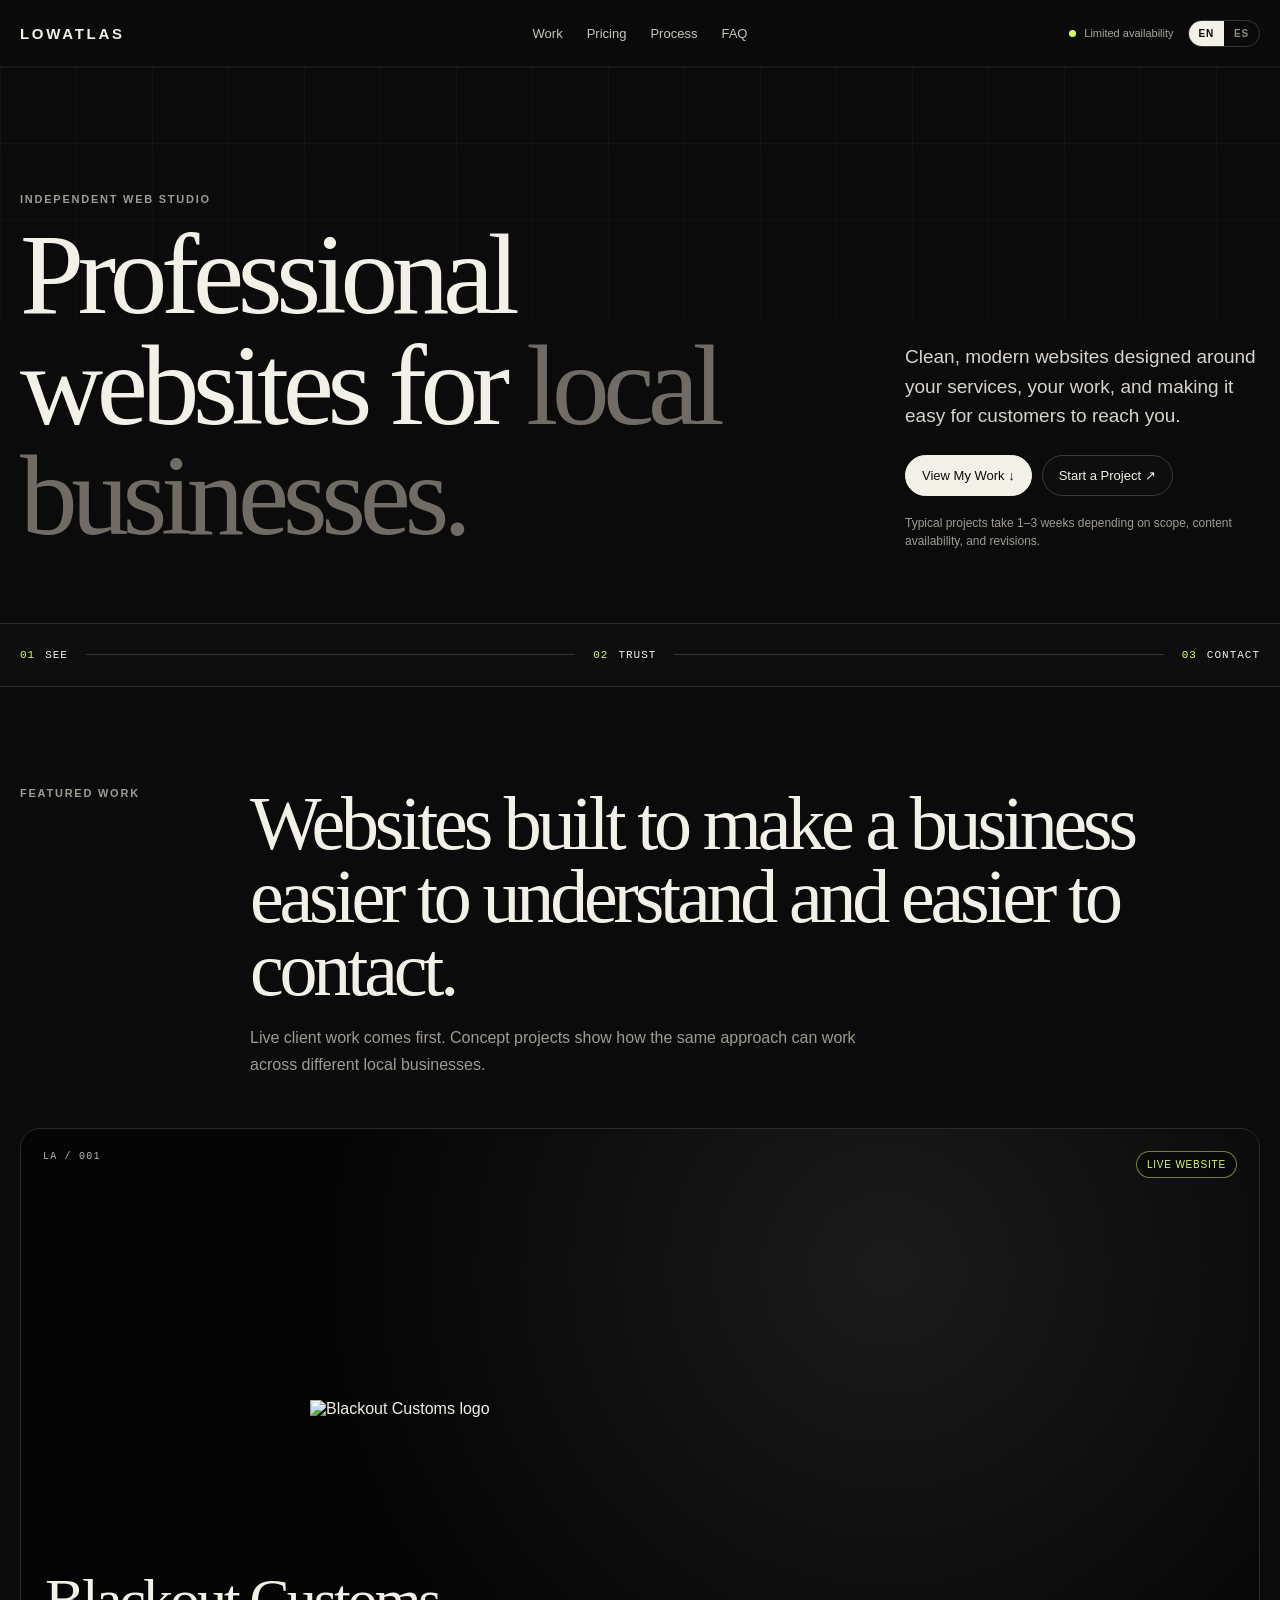
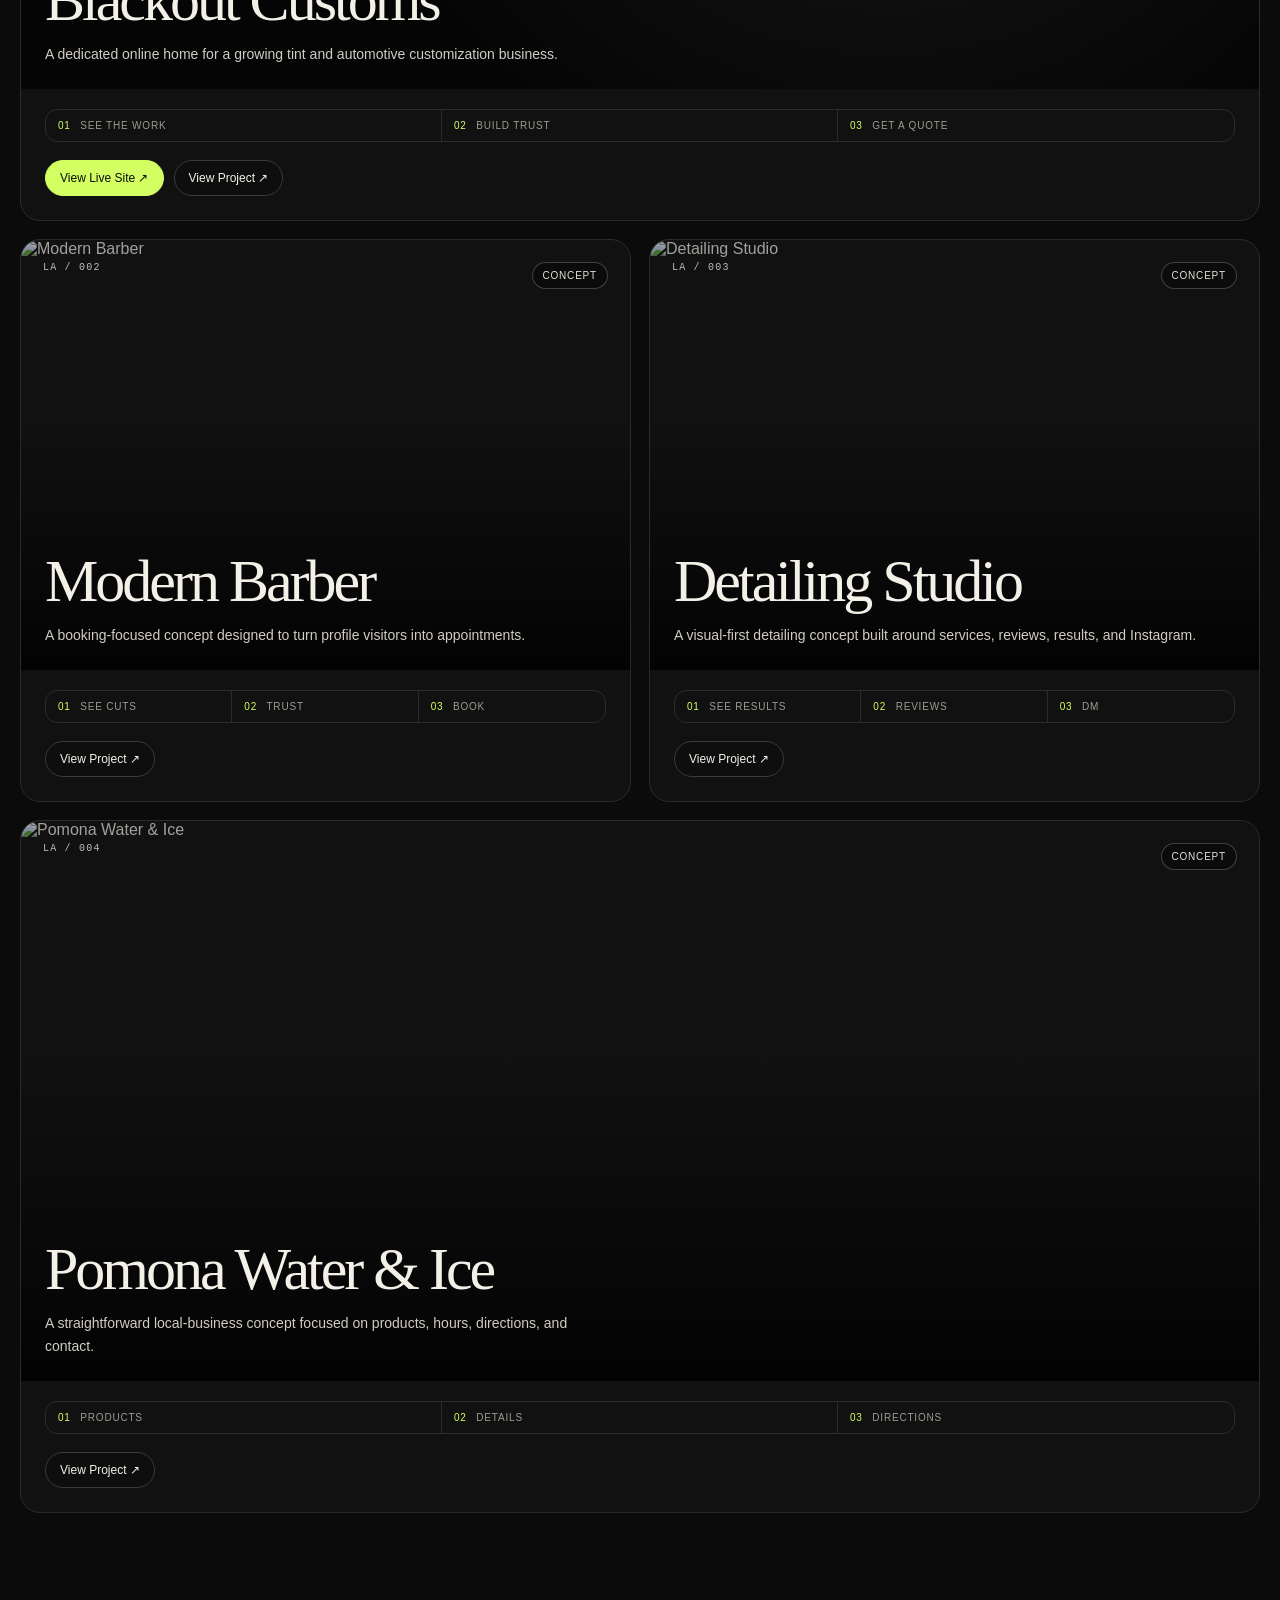
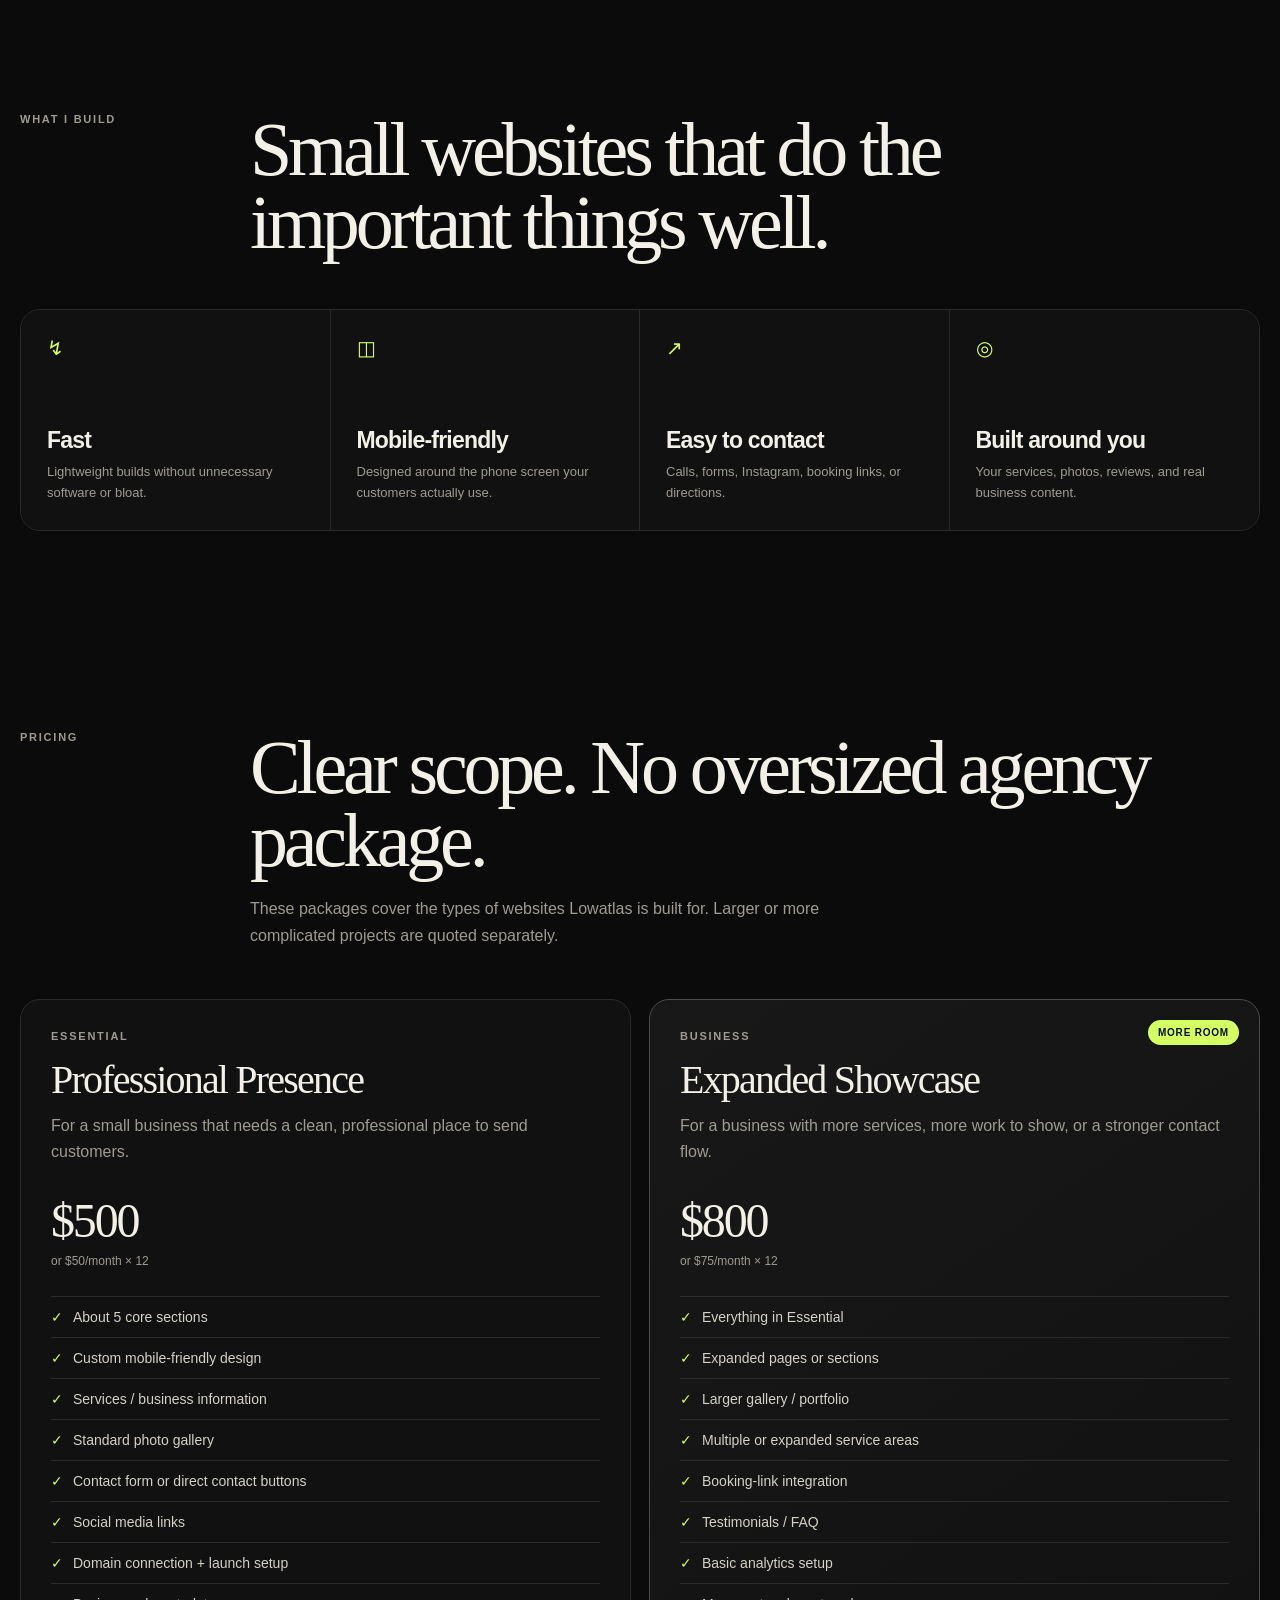
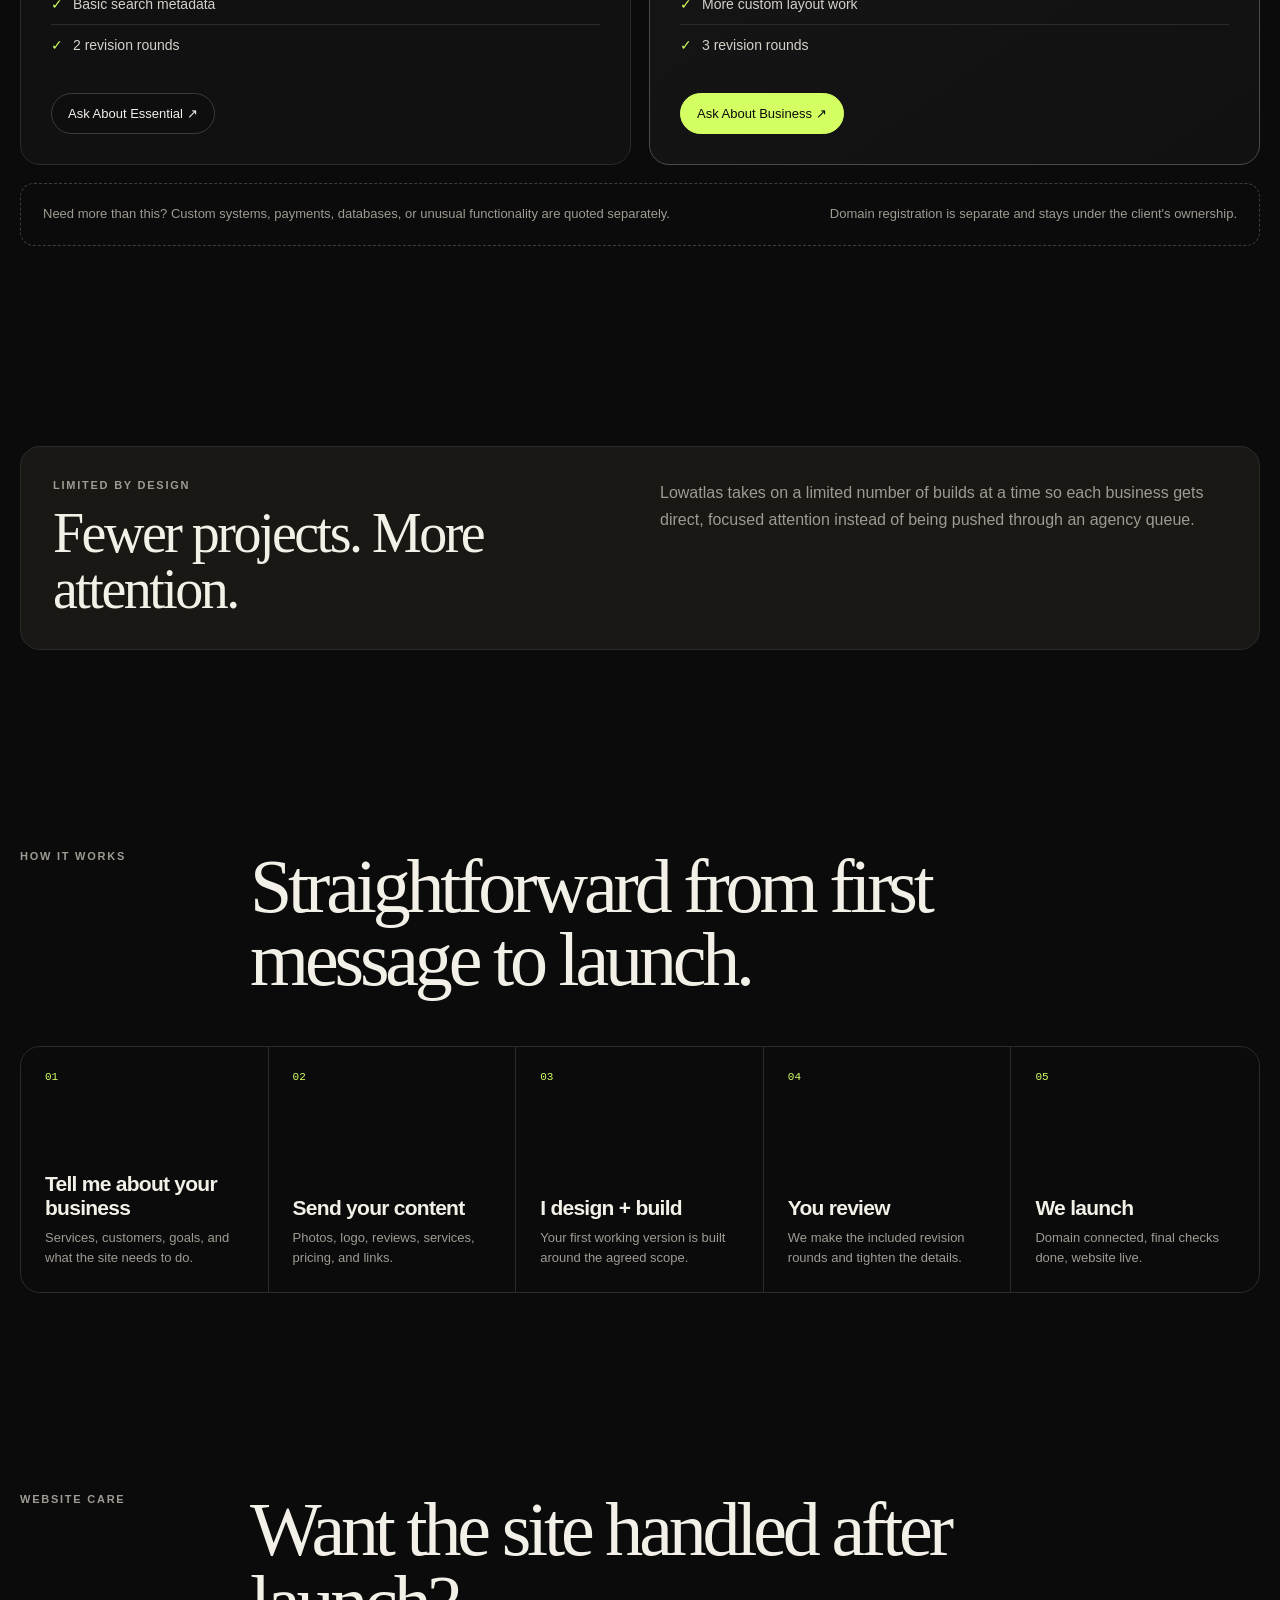
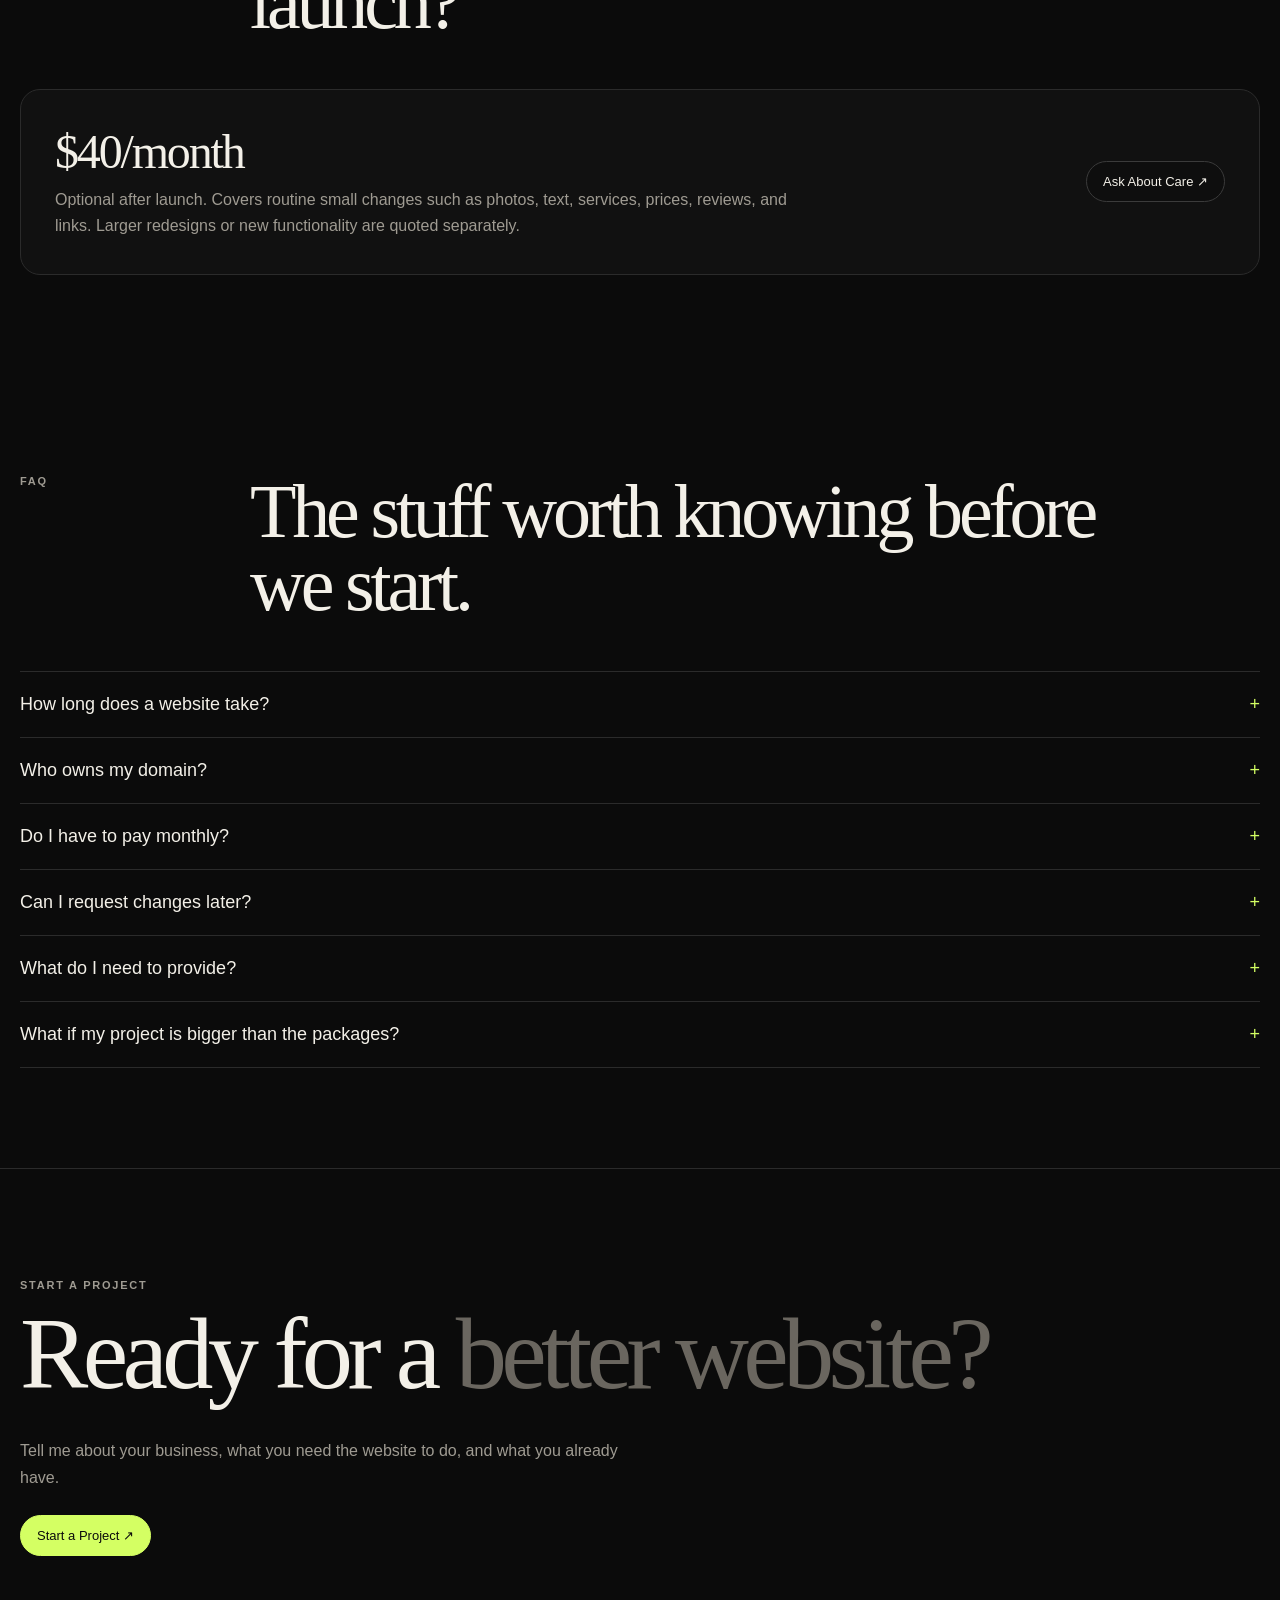
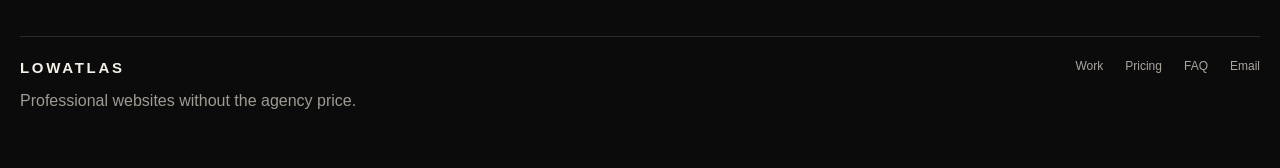
==== commit 92fa8516: "Add files via upload" ====
--- a/index.html
+++ b/index.html
@@ -1,34 +1,59 @@
 <!DOCTYPE html>
 <html lang="en">
+
 <head>
   <meta charset="UTF-8">
   <meta name="viewport" content="width=device-width, initial-scale=1.0">
-  <meta name="description" content="Lowatlas builds professional websites for local businesses without the agency price.">
-  <title>Lowatlas — Professional Websites for Local Businesses</title>
+
+  <meta
+    name="description"
+    content="Lowatlas builds professional websites for local businesses."
+  >
+
+  <title>
+    Lowatlas — Professional Websites for Local Businesses
+  </title>
+
   <link rel="stylesheet" href="styles.css">
 </head>
+
 <body>
 
-  <!-- =====================================================
-       NAVIGATION
-       ===================================================== -->
-  <header class="site-header">
-    <div class="container nav">
-      <a class="brand" href="index.html">LOWATLAS</a>
-
-      <nav class="nav__links" aria-label="Main navigation">
-        <a href="#work">Work</a>
-        <a href="#pricing">Pricing</a>
-        <a href="#process">Process</a>
-        <a href="#faq">FAQ</a>
-      </nav>
+  
+<header class="site-header">
+  <div class="container nav">
+
+    <a class="brand" href="index.html">
+      LOWATLAS
+    </a>
+
+    <nav class="nav__links" aria-label="Main navigation">
+      
+        <a href="index.html#work">Work</a>
+        <a href="index.html#pricing">Pricing</a>
+        <a href="index.html#process">Process</a>
+        <a href="index.html#faq">FAQ</a>
+        
+    </nav>
+
+    <div class="nav__right">
 
       <div class="nav__status">
         <span class="status-dot"></span>
-        Limited project availability
-      </div>
-    </div>
-  </header>
+        Limited availability
+      </div>
+
+      
+        <div class="language-switch">
+          <a class="active" href="index.html">EN</a>
+          <a href="index-es.html">ES</a>
+        </div>
+        
+
+    </div>
+
+  </div>
+</header>
 
 
   <main>
@@ -36,479 +61,714 @@
     <!-- =====================================================
          HERO
          ===================================================== -->
+
     <section class="hero">
+
       <div class="container hero__layout">
+
         <div>
-          <p class="eyebrow">Independent web studio</p>
+
+          <p class="eyebrow">
+            Independent web studio
+          </p>
 
           <h1 class="display hero__title">
-            Professional websites for
-            <span>local businesses.</span>
+            Professional websites for <span>local businesses.</span>
           </h1>
+
         </div>
 
         <div>
+
           <p class="hero__copy">
-            Clean, modern websites designed around your services,
-            your work, and making it easy for customers to reach you.
+            Clean, modern websites designed around your services, your work, and making it easy for customers to reach you.
           </p>
 
-          <div class="hero__buttons">
-            <a class="button button--primary" href="#work">View My Work ↓</a>
-            <a class="button" href="mailto:lowatlas.studio@gmail.com">Start a Project ↗</a>
+          <div class="hero__actions">
+
+            <a class="button button--primary" href="#work">
+              View My Work ↓
+            </a>
+
+            <a class="button" href="mailto:lowatlas.studio@gmail.com">
+              Start a Project ↗
+            </a>
+
           </div>
 
           <p class="hero__note">
-            Typical projects take 1–3 weeks depending on scope,
-            content availability, and revisions.
+            Typical projects take 1–3 weeks depending on scope, content availability, and revisions.
           </p>
-        </div>
-      </div>
+
+        </div>
+
+      </div>
+
     </section>
 
 
     <!-- =====================================================
          LOWATLAS SIGNATURE
-         SEE → TRUST → CONTACT
          ===================================================== -->
+
     <section class="signal">
+
       <div class="container signal__inner">
-        <div class="signal__step"><span class="signal__number">01</span> SEE</div>
+
+        <div class="signal__step">
+          <span>01</span> SEE
+        </div>
+
         <div class="signal__line"></div>
-        <div class="signal__step"><span class="signal__number">02</span> TRUST</div>
+
+        <div class="signal__step">
+          <span>02</span> TRUST
+        </div>
+
         <div class="signal__line"></div>
-        <div class="signal__step"><span class="signal__number">03</span> CONTACT</div>
-      </div>
+
+        <div class="signal__step">
+          <span>03</span> CONTACT
+        </div>
+
+      </div>
+
     </section>
 
 
     <!-- =====================================================
-         FEATURED WORK
+         WORK
          ===================================================== -->
+
     <section id="work" class="section">
+
       <div class="container">
 
         <div class="section-heading">
-          <p class="eyebrow">Featured work</p>
-
-          <div>
+
+          <p class="eyebrow">
+            Featured work
+          </p>
+
+          <div>
+
             <h2 class="display section-heading__title">
-              Websites built to make a business easier to understand
-              and easier to contact.
+              Websites built to make a business easier to understand and easier to contact.
             </h2>
 
             <p class="section-heading__copy">
-              Live client work comes first. Concept projects show how the
-              same approach can work across different local businesses.
+              Live client work comes first. Concept projects show how the same approach can work across different local businesses.
             </p>
-          </div>
-        </div>
-
+
+          </div>
+
+        </div>
 
         <div class="work-grid">
-
-          <!-- BLACKOUT CUSTOMS — LIVE -->
-          <article class="work-card work-card--featured">
-            <div class="work-card__visual">
-              <img
-                class="work-card__photo"
-                src="https://images.unsplash.com/photo-1503736334956-4c8f8e92946d?auto=format&fit=crop&w=1800&q=85"
-                alt="Automotive project photography"
-              >
-
-              <div class="work-card__shade"></div>
-
-              <div class="work-card__top">
-                <span class="work-card__index">LA / 001</span>
-                <span class="work-card__status work-card__status--live">Live website</span>
-              </div>
-
-              <div class="work-card__content">
-                <h3 class="work-card__title">Blackout Customs</h3>
-                <p class="work-card__description">
-                  A dedicated online home for a growing tint and
-                  automotive customization business.
-                </p>
-              </div>
-            </div>
-
-            <div class="work-card__body">
-              <div class="project-signal">
-                <div class="project-signal__item"><span>01</span> See the work</div>
-                <div class="project-signal__item"><span>02</span> Build trust</div>
-                <div class="project-signal__item"><span>03</span> Get a quote</div>
-              </div>
-
-              <div class="work-card__actions">
-                <a
-                  class="button button--accent button--small"
-                  href="https://blackoutcustoms.net"
-                  target="_blank"
-                  rel="noopener noreferrer"
-                >
-                  View Live Site ↗
-                </a>
-
-                <a class="button button--small" href="blackout-customs.html">
-                  Project Details
-                </a>
-              </div>
-            </div>
-          </article>
-
-
-          <!-- BARBER — CONCEPT -->
-          <article class="work-card">
-            <div class="work-card__visual">
-              <img
-                class="work-card__photo"
-                src="https://images.unsplash.com/photo-1503951914875-452162b0f3f1?auto=format&fit=crop&w=1800&q=85"
-                alt="Real barbershop photography"
-              >
-
-              <div class="work-card__shade"></div>
-
-              <div class="work-card__top">
-                <span class="work-card__index">LA / 002</span>
-                <span class="work-card__status">Concept</span>
-              </div>
-
-              <div class="work-card__content">
-                <h3 class="work-card__title">Modern Barber</h3>
-                <p class="work-card__description">
-                  A booking-focused concept designed to turn profile
-                  visitors into appointments.
-                </p>
-              </div>
-            </div>
-
-            <div class="work-card__body">
-              <div class="project-signal">
-                <div class="project-signal__item"><span>01</span> Work</div>
-                <div class="project-signal__item"><span>02</span> Services</div>
-                <div class="project-signal__item"><span>03</span> Book</div>
-              </div>
-
-              <a class="button button--primary button--small" href="barber.html">
-                View Concept ↗
-              </a>
-            </div>
-          </article>
-
-
-          <!-- DETAILING — CONCEPT -->
-          <article class="work-card">
-            <div class="work-card__visual">
-              <img
-                class="work-card__photo"
-                src="https://images.unsplash.com/photo-1607860108855-64acf2078ed9?auto=format&fit=crop&w=1800&q=85"
-                alt="Real automotive detailing photography"
-              >
-
-              <div class="work-card__shade"></div>
-
-              <div class="work-card__top">
-                <span class="work-card__index">LA / 003</span>
-                <span class="work-card__status">Concept</span>
-              </div>
-
-              <div class="work-card__content">
-                <h3 class="work-card__title">Detailing Studio</h3>
-                <p class="work-card__description">
-                  A visual-first detailing concept built around services,
-                  reviews, photos, and Instagram.
-                </p>
-              </div>
-            </div>
-
-            <div class="work-card__body">
-              <div class="project-signal">
-                <div class="project-signal__item"><span>01</span> Results</div>
-                <div class="project-signal__item"><span>02</span> Reviews</div>
-                <div class="project-signal__item"><span>03</span> DM</div>
-              </div>
-
-              <a class="button button--primary button--small" href="detailing.html">
-                View Concept ↗
-              </a>
-            </div>
-          </article>
-
-
-          <!-- WATER STORE — CONCEPT -->
-          <article class="work-card work-card--featured">
-            <div class="work-card__visual">
-              <img
-                class="work-card__photo"
-                src="https://images.unsplash.com/photo-1548839140-29a749e1cf4d?auto=format&fit=crop&w=1800&q=85"
-                alt="Real water photography"
-              >
-
-              <div class="work-card__shade"></div>
-
-              <div class="work-card__top">
-                <span class="work-card__index">LA / 004</span>
-                <span class="work-card__status">Concept</span>
-              </div>
-
-              <div class="work-card__content">
-                <h3 class="work-card__title">Pomona Water & Ice</h3>
-                <p class="work-card__description">
-                  A straightforward local-business concept focused on
-                  products, hours, directions, and contact.
-                </p>
-              </div>
-            </div>
-
-            <div class="work-card__body">
-              <div class="project-signal">
-                <div class="project-signal__item"><span>01</span> Products</div>
-                <div class="project-signal__item"><span>02</span> Hours</div>
-                <div class="project-signal__item"><span>03</span> Directions</div>
-              </div>
-
-              <a class="button button--primary button--small" href="pomona-water-ice.html">
-                View Concept ↗
-              </a>
-            </div>
-          </article>
-
-        </div>
-      </div>
+          
+<article class="work-card work-card--featured">
+
+  
+        <div class="work-card__visual work-card__logo-photo">
+          <img src="assets/blackout-customs-logo.svg" alt="Blackout Customs logo">
+        
+
+    <div class="work-card__top">
+
+      <span class="work-card__index">
+        LA / 001
+      </span>
+
+      <span class="work-card__status work-card__status--live">
+        Live website
+      </span>
+
+    </div>
+
+    <div class="work-card__content">
+
+      <h3 class="work-card__title">
+        Blackout Customs
+      </h3>
+
+      <p class="work-card__description">
+        A dedicated online home for a growing tint and automotive customization business.
+      </p>
+
+    </div>
+
+  </div>
+
+  <div class="work-card__body">
+
+    <div class="project-signal">
+
+      <div>
+        <span>01</span> See the work
+      </div>
+
+      <div>
+        <span>02</span> Build trust
+      </div>
+
+      <div>
+        <span>03</span> Get a quote
+      </div>
+
+    </div>
+
+    <div class="work-card__actions">
+
+      
+        <a class="button button--accent button--small"
+           href="https://blackoutcustoms.net"
+           target="_blank"
+           rel="noopener noreferrer">
+          View Live Site ↗
+        </a>
+        
+
+      <a class="button button--small" href="blackout-customs.html">
+        View Project ↗
+      </a>
+
+    </div>
+
+  </div>
+
+</article>
+
+<article class="work-card">
+
+  
+        <div class="work-card__visual">
+          <img class="work-card__photo" src="https://images.unsplash.com/photo-1703792686658-24e62d626ed2?auto=format&fit=crop&w=1600&q=85" alt="Modern Barber">
+          <div class="work-card__shade"></div>
+        
+
+    <div class="work-card__top">
+
+      <span class="work-card__index">
+        LA / 002
+      </span>
+
+      <span class="work-card__status">
+        Concept
+      </span>
+
+    </div>
+
+    <div class="work-card__content">
+
+      <h3 class="work-card__title">
+        Modern Barber
+      </h3>
+
+      <p class="work-card__description">
+        A booking-focused concept designed to turn profile visitors into appointments.
+      </p>
+
+    </div>
+
+  </div>
+
+  <div class="work-card__body">
+
+    <div class="project-signal">
+
+      <div>
+        <span>01</span> See cuts
+      </div>
+
+      <div>
+        <span>02</span> Trust
+      </div>
+
+      <div>
+        <span>03</span> Book
+      </div>
+
+    </div>
+
+    <div class="work-card__actions">
+
+      
+
+      <a class="button button--small" href="barber.html">
+        View Project ↗
+      </a>
+
+    </div>
+
+  </div>
+
+</article>
+
+<article class="work-card">
+
+  
+        <div class="work-card__visual">
+          <img class="work-card__photo" src="https://images.unsplash.com/photo-1607860108855-64acf2078ed9?auto=format&fit=crop&w=1600&q=85" alt="Detailing Studio">
+          <div class="work-card__shade"></div>
+        
+
+    <div class="work-card__top">
+
+      <span class="work-card__index">
+        LA / 003
+      </span>
+
+      <span class="work-card__status">
+        Concept
+      </span>
+
+    </div>
+
+    <div class="work-card__content">
+
+      <h3 class="work-card__title">
+        Detailing Studio
+      </h3>
+
+      <p class="work-card__description">
+        A visual-first detailing concept built around services, reviews, results, and Instagram.
+      </p>
+
+    </div>
+
+  </div>
+
+  <div class="work-card__body">
+
+    <div class="project-signal">
+
+      <div>
+        <span>01</span> See results
+      </div>
+
+      <div>
+        <span>02</span> Reviews
+      </div>
+
+      <div>
+        <span>03</span> DM
+      </div>
+
+    </div>
+
+    <div class="work-card__actions">
+
+      
+
+      <a class="button button--small" href="detailing.html">
+        View Project ↗
+      </a>
+
+    </div>
+
+  </div>
+
+</article>
+
+<article class="work-card work-card--featured">
+
+  
+        <div class="work-card__visual">
+          <img class="work-card__photo" src="https://images.unsplash.com/photo-1548839140-29a749e1cf4d?auto=format&fit=crop&w=1600&q=85" alt="Pomona Water & Ice">
+          <div class="work-card__shade"></div>
+        
+
+    <div class="work-card__top">
+
+      <span class="work-card__index">
+        LA / 004
+      </span>
+
+      <span class="work-card__status">
+        Concept
+      </span>
+
+    </div>
+
+    <div class="work-card__content">
+
+      <h3 class="work-card__title">
+        Pomona Water & Ice
+      </h3>
+
+      <p class="work-card__description">
+        A straightforward local-business concept focused on products, hours, directions, and contact.
+      </p>
+
+    </div>
+
+  </div>
+
+  <div class="work-card__body">
+
+    <div class="project-signal">
+
+      <div>
+        <span>01</span> Products
+      </div>
+
+      <div>
+        <span>02</span> Details
+      </div>
+
+      <div>
+        <span>03</span> Directions
+      </div>
+
+    </div>
+
+    <div class="work-card__actions">
+
+      
+
+      <a class="button button--small" href="pomona-water-ice.html">
+        View Project ↗
+      </a>
+
+    </div>
+
+  </div>
+
+</article>
+
+        </div>
+
+      </div>
+
     </section>
 
 
     <!-- =====================================================
          WHAT I BUILD
          ===================================================== -->
+
     <section class="section">
+
       <div class="container">
+
         <div class="section-heading">
-          <p class="eyebrow">What I build</p>
+
+          <p class="eyebrow">
+            What I build
+          </p>
+
           <h2 class="display section-heading__title">
             Small websites that do the important things well.
           </h2>
+
         </div>
 
         <div class="build-grid">
-          <article class="build-item">
-            <span class="build-item__icon">↯</span>
-            <div><h3>Fast</h3><p>Lightweight builds without unnecessary software or bloat.</p></div>
-          </article>
-
-          <article class="build-item">
-            <span class="build-item__icon">◫</span>
-            <div><h3>Mobile-friendly</h3><p>Designed around the phone screen your customers actually use.</p></div>
-          </article>
-
-          <article class="build-item">
-            <span class="build-item__icon">↗</span>
-            <div><h3>Easy to contact</h3><p>Calls, forms, Instagram, booking links, or directions.</p></div>
-          </article>
-
-          <article class="build-item">
-            <span class="build-item__icon">◎</span>
-            <div><h3>Built around you</h3><p>Your services, photos, reviews, and business—not filler.</p></div>
-          </article>
-        </div>
-      </div>
+          
+        <article class="build-item">
+          <span class="build-item__icon">↯</span>
+          <div>
+            <h3>Fast</h3>
+            <p>Lightweight builds without unnecessary software or bloat.</p>
+          </div>
+        </article>
+        
+
+        <article class="build-item">
+          <span class="build-item__icon">◫</span>
+          <div>
+            <h3>Mobile-friendly</h3>
+            <p>Designed around the phone screen your customers actually use.</p>
+          </div>
+        </article>
+        
+
+        <article class="build-item">
+          <span class="build-item__icon">↗</span>
+          <div>
+            <h3>Easy to contact</h3>
+            <p>Calls, forms, Instagram, booking links, or directions.</p>
+          </div>
+        </article>
+        
+
+        <article class="build-item">
+          <span class="build-item__icon">◎</span>
+          <div>
+            <h3>Built around you</h3>
+            <p>Your services, photos, reviews, and real business content.</p>
+          </div>
+        </article>
+        
+        </div>
+
+      </div>
+
     </section>
 
 
     <!-- =====================================================
          PRICING
          ===================================================== -->
+
     <section id="pricing" class="section">
+
       <div class="container">
+
         <div class="section-heading">
-          <p class="eyebrow">Pricing</p>
-
-          <div>
+
+          <p class="eyebrow">
+            Pricing
+          </p>
+
+          <div>
+
             <h2 class="display section-heading__title">
               Clear scope. No oversized agency package.
             </h2>
 
             <p class="section-heading__copy">
-              These packages cover the types of websites Lowatlas is built for.
-              Larger or more complicated projects are quoted separately.
+              These packages cover the types of websites Lowatlas is built for. Larger or more complicated projects are quoted separately.
             </p>
-          </div>
+
+          </div>
+
         </div>
 
         <div class="pricing-grid">
 
-          <!-- ESSENTIAL -->
           <article class="price-card">
-            <p class="eyebrow">Essential</p>
-            <h3 class="price-card__name">Professional Presence</h3>
+
+            <p class="eyebrow">
+              Essential
+            </p>
+
+            <h3 class="price-card__name">
+              Professional Presence
+            </h3>
+
             <p class="price-card__purpose">
               For a small business that needs a clean, professional place to send customers.
             </p>
 
-            <div class="price-card__price">$500</div>
-            <div class="price-card__monthly">or $50/month × 12</div>
+            <div class="price-card__price">
+              $500
+            </div>
+
+            <div class="price-card__monthly">
+              or $50/month × 12
+            </div>
 
             <ul class="price-card__list">
-              <li>About 5 core sections</li>
-              <li>Custom mobile-friendly design</li>
-              <li>Services / business information</li>
-              <li>Standard photo gallery</li>
-              <li>Contact form or direct contact buttons</li>
-              <li>Social media links</li>
-              <li>Domain connection + launch setup</li>
-              <li>Basic search metadata</li>
-              <li>2 revision rounds</li>
+              <li>About 5 core sections</li><li>Custom mobile-friendly design</li><li>Services / business information</li><li>Standard photo gallery</li><li>Contact form or direct contact buttons</li><li>Social media links</li><li>Domain connection + launch setup</li><li>Basic search metadata</li><li>2 revision rounds</li>
             </ul>
 
             <a
               class="button"
-              href="mailto:lowatlas.studio@gmail.com?subject=Lowatlas%20Essential%20Website"
+              href="mailto:lowatlas.studio@gmail.com?subject=Lowatlas%20Essential"
             >
               Ask About Essential ↗
             </a>
+
           </article>
 
 
-          <!-- BUSINESS -->
           <article class="price-card price-card--featured">
-            <span class="price-card__badge">More room</span>
-
-            <p class="eyebrow">Business</p>
-            <h3 class="price-card__name">Expanded Showcase</h3>
+
+            <span class="price-card__badge">
+              More room
+            </span>
+
+            <p class="eyebrow">
+              Business
+            </p>
+
+            <h3 class="price-card__name">
+              Expanded Showcase
+            </h3>
+
             <p class="price-card__purpose">
-              For a business with more services, more work to show,
-              or a stronger contact flow.
+              For a business with more services, more work to show, or a stronger contact flow.
             </p>
 
-            <div class="price-card__price">$800</div>
-            <div class="price-card__monthly">or $75/month × 12</div>
+            <div class="price-card__price">
+              $800
+            </div>
+
+            <div class="price-card__monthly">
+              or $75/month × 12
+            </div>
 
             <ul class="price-card__list">
-              <li>Everything in Essential</li>
-              <li>Expanded pages or sections</li>
-              <li>Larger gallery / portfolio</li>
-              <li>Multiple or expanded service areas</li>
-              <li>Booking-link integration</li>
-              <li>Testimonials / FAQ section</li>
-              <li>Basic analytics setup</li>
-              <li>More custom layout work</li>
-              <li>3 revision rounds</li>
+              <li>Everything in Essential</li><li>Expanded pages or sections</li><li>Larger gallery / portfolio</li><li>Multiple or expanded service areas</li><li>Booking-link integration</li><li>Testimonials / FAQ</li><li>Basic analytics setup</li><li>More custom layout work</li><li>3 revision rounds</li>
             </ul>
 
             <a
               class="button button--accent"
-              href="mailto:lowatlas.studio@gmail.com?subject=Lowatlas%20Business%20Website"
+              href="mailto:lowatlas.studio@gmail.com?subject=Lowatlas%20Business"
             >
               Ask About Business ↗
             </a>
+
           </article>
 
         </div>
 
         <div class="price-note">
-          <div>
-            <strong>Need more than this?</strong>
-            Larger sites, customer systems, payments, databases,
-            or unusual functionality become a custom quote.
+
+          <div>
+            Need more than this? Custom systems, payments, databases, or unusual functionality are quoted separately.
           </div>
 
           <div>
             Domain registration is separate and stays under the client's ownership.
           </div>
-        </div>
-      </div>
+
+        </div>
+
+      </div>
+
     </section>
 
 
     <!-- =====================================================
          LIMITED AVAILABILITY
          ===================================================== -->
+
     <section class="section">
+
       <div class="container">
+
         <div class="capacity">
-          <div>
-            <p class="eyebrow">Limited by design</p>
-            <h2 class="capacity__title">Fewer projects. More attention.</h2>
-          </div>
-
-          <div>
-            <p class="capacity__copy">
-              Lowatlas takes on a limited number of builds at a time so each
-              business gets direct, focused attention instead of being pushed
-              through an agency queue.
+
+          <div>
+
+            <p class="eyebrow">
+              Limited by design
             </p>
 
-            <div class="capacity__stack">
-              <div class="capacity__row"><span>Active build</span><span>01</span></div>
-              <div class="capacity__row"><span>Waiting on client content</span><span>01</span></div>
-              <div class="capacity__row"><span>Ongoing care clients</span><span>Flexible</span></div>
-            </div>
-          </div>
-        </div>
-      </div>
+            <h2 class="capacity__title">
+              Fewer projects. More attention.
+            </h2>
+
+          </div>
+
+          <p class="capacity__copy">
+            Lowatlas takes on a limited number of builds at a time so each business gets direct, focused attention instead of being pushed through an agency queue.
+          </p>
+
+        </div>
+
+      </div>
+
     </section>
 
 
     <!-- =====================================================
          PROCESS
          ===================================================== -->
+
     <section id="process" class="section">
+
       <div class="container">
+
         <div class="section-heading">
-          <p class="eyebrow">How it works</p>
+
+          <p class="eyebrow">
+            How it works
+          </p>
+
           <h2 class="display section-heading__title">
             Straightforward from first message to launch.
           </h2>
+
         </div>
 
         <div class="process-grid">
-          <article class="process-step">
-            <span class="process-step__number">01</span>
-            <div><h3>Tell me about your business</h3><p>Services, customers, goals, and what the site needs to do.</p></div>
-          </article>
-
-          <article class="process-step">
-            <span class="process-step__number">02</span>
-            <div><h3>Send your content</h3><p>Photos, logo, reviews, services, pricing, and links.</p></div>
-          </article>
-
-          <article class="process-step">
-            <span class="process-step__number">03</span>
-            <div><h3>I design + build</h3><p>Your first working version is built around the agreed scope.</p></div>
-          </article>
-
-          <article class="process-step">
-            <span class="process-step__number">04</span>
-            <div><h3>You review</h3><p>We make the included revision rounds and tighten the details.</p></div>
-          </article>
-
-          <article class="process-step">
-            <span class="process-step__number">05</span>
-            <div><h3>We launch</h3><p>Domain connected, final checks done, website live.</p></div>
-          </article>
-        </div>
-      </div>
+          
+        <article class="process-step">
+          <span class="process-step__number">01</span>
+          <div>
+            <h3>Tell me about your business</h3>
+            <p>Services, customers, goals, and what the site needs to do.</p>
+          </div>
+        </article>
+        
+
+        <article class="process-step">
+          <span class="process-step__number">02</span>
+          <div>
+            <h3>Send your content</h3>
+            <p>Photos, logo, reviews, services, pricing, and links.</p>
+          </div>
+        </article>
+        
+
+        <article class="process-step">
+          <span class="process-step__number">03</span>
+          <div>
+            <h3>I design + build</h3>
+            <p>Your first working version is built around the agreed scope.</p>
+          </div>
+        </article>
+        
+
+        <article class="process-step">
+          <span class="process-step__number">04</span>
+          <div>
+            <h3>You review</h3>
+            <p>We make the included revision rounds and tighten the details.</p>
+          </div>
+        </article>
+        
+
+        <article class="process-step">
+          <span class="process-step__number">05</span>
+          <div>
+            <h3>We launch</h3>
+            <p>Domain connected, final checks done, website live.</p>
+          </div>
+        </article>
+        
+        </div>
+
+      </div>
+
     </section>
 
 
     <!-- =====================================================
          WEBSITE CARE
          ===================================================== -->
+
     <section class="section">
+
       <div class="container">
+
         <div class="section-heading">
-          <p class="eyebrow">Website care</p>
-          <h2 class="display section-heading__title">Want the site handled after launch?</h2>
+
+          <p class="eyebrow">
+            Website care
+          </p>
+
+          <h2 class="display section-heading__title">
+            Want the site handled after launch?
+          </h2>
+
         </div>
 
         <div class="care">
-          <div>
-            <div class="care__price">$40/month</div>
+
+          <div>
+
+            <div class="care__price">
+              $40/month
+            </div>
+
             <p class="care__copy">
-              Optional after launch. Covers routine small changes such as photos,
-              text, services, prices, reviews, and links. Larger redesigns,
-              new pages, or new functionality are quoted separately.
+              Optional after launch. Covers routine small changes such as photos, text, services, prices, reviews, and links. Larger redesigns or new functionality are quoted separately.
             </p>
+
           </div>
 
           <a
@@ -517,132 +777,139 @@
           >
             Ask About Care ↗
           </a>
-        </div>
-      </div>
+
+        </div>
+
+      </div>
+
     </section>
 
 
     <!-- =====================================================
          FAQ
          ===================================================== -->
+
     <section id="faq" class="section">
+
       <div class="container">
+
         <div class="section-heading">
-          <p class="eyebrow">FAQ</p>
-          <h2 class="display section-heading__title">The stuff worth knowing before we start.</h2>
+
+          <p class="eyebrow">
+            FAQ
+          </p>
+
+          <h2 class="display section-heading__title">
+            The stuff worth knowing before we start.
+          </h2>
+
         </div>
 
         <div class="faq-list">
-
-          <article class="faq-item">
-            <button class="faq-question" aria-expanded="false">
-              <span>How long does a website take?</span>
-              <span class="faq-icon">+</span>
-            </button>
-            <div class="faq-answer">
-              Typical projects are completed within 1–3 weeks depending on scope,
-              how quickly content is provided, and how many revisions are needed.
-            </div>
-          </article>
-
-          <article class="faq-item">
-            <button class="faq-question" aria-expanded="false">
-              <span>Who owns my domain?</span>
-              <span class="faq-icon">+</span>
-            </button>
-            <div class="faq-answer">
-              You do. The domain should stay in your name. Lowatlas can help connect
-              and configure it, but ownership stays with the business.
-            </div>
-          </article>
-
-          <article class="faq-item">
-            <button class="faq-question" aria-expanded="false">
-              <span>Do I have to pay monthly?</span>
-              <span class="faq-icon">+</span>
-            </button>
-            <div class="faq-answer">
-              No. You can choose the one-time project price. The 12-month option is
-              simply another way to pay. Website Care is also optional after launch.
-            </div>
-          </article>
-
-          <article class="faq-item">
-            <button class="faq-question" aria-expanded="false">
-              <span>Can I request changes later?</span>
-              <span class="faq-icon">+</span>
-            </button>
-            <div class="faq-answer">
-              Yes. Routine content changes can be handled through Website Care.
-              Larger changes, new pages, or new functionality are quoted separately.
-            </div>
-          </article>
-
-          <article class="faq-item">
-            <button class="faq-question" aria-expanded="false">
-              <span>What do I need to provide?</span>
-              <span class="faq-icon">+</span>
-            </button>
-            <div class="faq-answer">
-              Usually your business information, services, photos, logo if you have one,
-              reviews, social links, and any specific wording or features you want included.
-            </div>
-          </article>
-
-          <article class="faq-item">
-            <button class="faq-question" aria-expanded="false">
-              <span>What if my project is bigger than the packages?</span>
-              <span class="faq-icon">+</span>
-            </button>
-            <div class="faq-answer">
-              That becomes a custom quote. The $500 and $800 packages are intentionally
-              scoped for straightforward small-business websites rather than large builds.
-            </div>
-          </article>
-
-        </div>
-      </div>
+          
+        <article class="faq-item">
+          <button class="faq-question" aria-expanded="false">
+            <span>How long does a website take?</span>
+            <span class="faq-icon">+</span>
+          </button>
+          <div class="faq-answer">Typical projects are completed within 1–3 weeks depending on scope, how quickly content is provided, and revisions.</div>
+        </article>
+        
+
+        <article class="faq-item">
+          <button class="faq-question" aria-expanded="false">
+            <span>Who owns my domain?</span>
+            <span class="faq-icon">+</span>
+          </button>
+          <div class="faq-answer">You do. The domain should stay in your name. Lowatlas can help configure and connect it.</div>
+        </article>
+        
+
+        <article class="faq-item">
+          <button class="faq-question" aria-expanded="false">
+            <span>Do I have to pay monthly?</span>
+            <span class="faq-icon">+</span>
+          </button>
+          <div class="faq-answer">No. You can choose the one-time project price. The monthly option is simply another way to pay. Website Care is also optional.</div>
+        </article>
+        
+
+        <article class="faq-item">
+          <button class="faq-question" aria-expanded="false">
+            <span>Can I request changes later?</span>
+            <span class="faq-icon">+</span>
+          </button>
+          <div class="faq-answer">Yes. Routine content changes can be handled through Website Care. Larger changes, new pages, or new functionality are quoted separately.</div>
+        </article>
+        
+
+        <article class="faq-item">
+          <button class="faq-question" aria-expanded="false">
+            <span>What do I need to provide?</span>
+            <span class="faq-icon">+</span>
+          </button>
+          <div class="faq-answer">Usually your business information, services, photos, logo if you have one, reviews, social links, and any specific content you want included.</div>
+        </article>
+        
+
+        <article class="faq-item">
+          <button class="faq-question" aria-expanded="false">
+            <span>What if my project is bigger than the packages?</span>
+            <span class="faq-icon">+</span>
+          </button>
+          <div class="faq-answer">That becomes a custom quote. The $500 and $800 packages are intentionally scoped for straightforward small-business websites.</div>
+        </article>
+        
+        </div>
+
+      </div>
+
     </section>
 
   </main>
 
-
-  <!-- =====================================================
-       CONTACT / FOOTER
-       ===================================================== -->
-  <footer id="contact" class="contact">
-    <div class="container">
-      <p class="eyebrow">Start a project</p>
-
-      <h2 class="display contact__title">
-        Ready for a <span>better website?</span>
-      </h2>
-
-      <p class="muted" style="max-width:620px;line-height:1.7;margin-bottom:24px;">
-        Tell me about your business, what you need the website to do,
-        and what you already have.
-      </p>
-
-      <a class="button button--accent" href="mailto:lowatlas.studio@gmail.com">
-        Start a Project ↗
-      </a>
-
-      <div class="footer">
-        <div>
-          <div class="brand">LOWATLAS</div>
-          <p class="muted">Professional websites without the agency price.</p>
-        </div>
-
-        <div class="footer__links">
-          <a href="#work">Work</a>
-          <a href="#pricing">Pricing</a>
-          <a href="#faq">FAQ</a>
-          <a href="mailto:lowatlas.studio@gmail.com">Email</a>
-        </div>
-      </div>
-    </div>
-  </footer>
+  
+<footer id="contact" class="contact">
+  <div class="container">
+
+    <p class="eyebrow">Start a project</p>
+
+    <h2 class="display contact__title">
+      Ready for a <span>better website?</span>
+    </h2>
+
+    <p class="muted" style="max-width:620px;line-height:1.7;margin-bottom:24px;">
+      Tell me about your business, what you need the website to do, and what you already have.
+    </p>
+
+    <a class="button button--accent" href="mailto:lowatlas.studio@gmail.com">
+      Start a Project ↗
+    </a>
+
+    <div class="footer">
+
+      <div>
+        <div class="brand">LOWATLAS</div>
+        <p class="muted">Professional websites without the agency price.</p>
+      </div>
+
+      <div class="footer__links">
+        
+        <a href="index.html#work">Work</a>
+        <a href="index.html#pricing">Pricing</a>
+        <a href="index.html#faq">FAQ</a>
+        <a href="mailto:lowatlas.studio@gmail.com">Email</a>
+        
+      </div>
+
+    </div>
+
+  </div>
+</footer>
+
 
   <script src="script.js"></script>
+
 </body>
+
 </html>
--- a/styles.css
+++ b/styles.css
@@ -1,181 +1,1235 @@
 /* =========================================================
    LOWATLAS — STYLES.CSS
-   Edit map:
-   01 Colors  02 Global  03 Nav  04 Hero  05 Signature
-   06 Work  07 Build  08 Pricing  09 Availability
-   10 Process  11 Care  12 FAQ  13 Footer  14 Project pages
-   ========================================================= */
-
-/* ==================== 01. COLORS ==================== */
+
+   QUICK FIND
+   01 Brand
+   02 Global
+   03 Navigation + language
+   04 Hero
+   05 Signature strip
+   06 Work
+   07 Build points
+   08 Pricing
+   09 Capacity
+   10 Process
+   11 Care
+   12 FAQ
+   13 Contact
+   14 Project pages
+   15 Mobile
+   ========================================================= */
+
+
+/* =========================================================
+   01. BRAND
+   ========================================================= */
+
 :root {
-  --bg:#0b0b0b;
-  --surface:#111111;
-  --surface-2:#171717;
-  --text:#f3f0e8;
-  --muted:#9f9b92;
-  --border:#2c2c2c;
-  --accent:#d4ff63;
-  --max:1260px;
-  --radius:20px;
-}
-
-/* ==================== 02. GLOBAL ==================== */
-*{box-sizing:border-box}
-html{scroll-behavior:smooth}
-body{margin:0;background:var(--bg);color:var(--text);font-family:Inter,-apple-system,BlinkMacSystemFont,"Segoe UI",sans-serif}
-a{color:inherit;text-decoration:none}
-img{display:block;width:100%}
-button{font:inherit}
-.container{width:min(calc(100% - 40px),var(--max));margin:0 auto}
-.section{padding:104px 0}
-.display{margin:0;font-family:Georgia,"Times New Roman",serif;font-weight:500;letter-spacing:-.055em;line-height:.96}
-.eyebrow{margin:0 0 14px;color:var(--muted);font-size:11px;font-weight:700;letter-spacing:.16em;text-transform:uppercase}
-.muted{color:var(--muted)}
-.button{display:inline-flex;align-items:center;justify-content:center;gap:8px;padding:12px 16px;border:1px solid #3b3b3b;border-radius:999px;background:#0d0d0d;color:var(--text);font-size:13px;transition:.18s ease}
-.button:hover{transform:translateY(-2px);border-color:#777}
-.button--primary{background:var(--text);color:#0a0a0a;border-color:var(--text)}
-.button--accent{background:var(--accent);color:#0a0a0a;border-color:var(--accent)}
-.button--small{padding:10px 14px;font-size:12px}
-
-/* ==================== 03. NAV ==================== */
-.site-header{position:sticky;top:0;z-index:100;border-bottom:1px solid rgba(255,255,255,.06);background:rgba(11,11,11,.92);backdrop-filter:blur(14px)}
-.nav{min-height:66px;display:grid;grid-template-columns:1fr auto 1fr;align-items:center;gap:24px}
-.brand{font-size:15px;font-weight:800;letter-spacing:.18em}
-.nav__links{display:flex;gap:26px;color:#cac6bd;font-size:13px}
-.nav__status{justify-self:end;display:flex;align-items:center;gap:8px;color:#aaa69e;font-size:11px}
-.status-dot{width:7px;height:7px;border-radius:50%;background:var(--accent)}
-
-/* ==================== 04. HERO ==================== */
-.hero{position:relative;padding:128px 0 72px;overflow:hidden}
-.hero:before{content:"";position:absolute;inset:0;pointer-events:none;background-image:linear-gradient(to right,rgba(255,255,255,.045) 1px,transparent 1px),linear-gradient(to bottom,rgba(255,255,255,.045) 1px,transparent 1px);background-size:76px 76px;mask-image:linear-gradient(to bottom,#000,transparent 92%)}
-.hero__layout{position:relative;z-index:1;display:grid;grid-template-columns:minmax(0,1fr) 355px;gap:80px;align-items:end}
-.hero__title{max-width:940px;font-size:clamp(62px,9vw,126px)}
-.hero__title span{color:#706c65}
-.hero__copy{margin:0 0 25px;color:#d8d4cb;font-size:19px;line-height:1.55}
-.hero__buttons{display:flex;gap:10px;flex-wrap:wrap}
-.hero__note{margin:18px 0 0;color:var(--muted);font-size:12px;line-height:1.5}
-
-/* ==================== 05. SIGNATURE ==================== */
-.signal{border-top:1px solid var(--border);border-bottom:1px solid var(--border);background:#0d0d0d}
-.signal__inner{min-height:62px;display:grid;grid-template-columns:auto 1fr auto 1fr auto;align-items:center;gap:18px}
-.signal__step{display:flex;align-items:center;gap:10px;font-family:"SFMono-Regular",Consolas,monospace;font-size:11px;letter-spacing:.08em;text-transform:uppercase}
-.signal__number{color:var(--accent)}
-.signal__line{height:1px;background:#323232}
-
-/* ==================== SHARED HEADINGS ==================== */
-.section-heading{display:grid;grid-template-columns:190px minmax(0,1fr);gap:40px;margin-bottom:50px}
-.section-heading__title{max-width:920px;font-size:clamp(42px,6vw,76px)}
-.section-heading__copy{max-width:650px;margin:20px 0 0;color:var(--muted);font-size:15px;line-height:1.7}
-
-/* ==================== 06. WORK ==================== */
-.work-grid{display:grid;grid-template-columns:repeat(12,1fr);gap:18px}
-.work-card{grid-column:span 6;overflow:hidden;border:1px solid var(--border);border-radius:var(--radius);background:var(--surface)}
-.work-card--featured{grid-column:span 12}
-.work-card__visual{position:relative;min-height:430px;overflow:hidden}
-.work-card--featured .work-card__visual{min-height:600px}
-.work-card__photo{position:absolute;inset:0;height:100%;object-fit:cover;filter:brightness(.66) saturate(.84);transition:.26s ease}
-.work-card:hover .work-card__photo{transform:scale(1.015);filter:brightness(.72) saturate(.92)}
-.work-card__shade{position:absolute;inset:0;background:linear-gradient(to top,rgba(0,0,0,.84),rgba(0,0,0,.06) 62%)}
-.work-card__top{position:absolute;top:22px;left:22px;right:22px;display:flex;justify-content:space-between;gap:16px}
-.work-card__index{font-family:"SFMono-Regular",Consolas,monospace;font-size:10px;letter-spacing:.12em}
-.work-card__status{padding:7px 10px;border:1px solid rgba(255,255,255,.2);border-radius:999px;background:rgba(0,0,0,.3);font-size:10px;letter-spacing:.08em;text-transform:uppercase}
-.work-card__status--live{border-color:rgba(212,255,99,.5);color:var(--accent)}
-.work-card__content{position:absolute;left:24px;right:24px;bottom:24px;max-width:620px}
-.work-card__title{margin:0 0 10px;font-family:Georgia,"Times New Roman",serif;font-size:clamp(34px,5vw,62px);font-weight:500;letter-spacing:-.05em}
-.work-card__description{max-width:560px;margin:0;color:#d1cdc5;font-size:14px;line-height:1.6}
-.work-card__body{padding:20px 24px 24px}
-.work-card__actions{display:flex;gap:10px;flex-wrap:wrap}
-.project-signal{display:grid;grid-template-columns:repeat(3,1fr);margin-bottom:18px;border:1px solid var(--border);border-radius:12px;overflow:hidden}
-.project-signal__item{padding:10px 12px;border-right:1px solid var(--border);color:var(--muted);font-size:10px;letter-spacing:.09em;text-transform:uppercase}
-.project-signal__item:last-child{border-right:0}
-.project-signal__item span{margin-right:6px;color:var(--accent)}
-
-/* ==================== 07. WHAT I BUILD ==================== */
-.build-grid{display:grid;grid-template-columns:repeat(4,1fr);border:1px solid var(--border);border-radius:var(--radius);overflow:hidden}
-.build-item{min-height:220px;padding:26px;display:flex;flex-direction:column;justify-content:space-between;border-right:1px solid var(--border);background:var(--surface)}
-.build-item:last-child{border-right:0}
-.build-item__icon{color:var(--accent);font-size:20px}
-.build-item h3{margin:0 0 8px;font-size:23px;letter-spacing:-.035em}
-.build-item p{margin:0;color:var(--muted);font-size:13px;line-height:1.6}
-
-/* ==================== 08. PRICING ==================== */
-.pricing-grid{display:grid;grid-template-columns:repeat(2,1fr);gap:18px}
-.price-card{position:relative;padding:30px;border:1px solid var(--border);border-radius:var(--radius);background:var(--surface)}
-.price-card--featured{border-color:#4a4a4a;background:linear-gradient(145deg,#171717,#111)}
-.price-card__badge{position:absolute;top:20px;right:20px;padding:7px 10px;border-radius:999px;background:var(--accent);color:#0a0a0a;font-size:10px;font-weight:800;letter-spacing:.08em;text-transform:uppercase}
-.price-card__name{margin:0 0 10px;font-family:Georgia,"Times New Roman",serif;font-size:40px;font-weight:500;letter-spacing:-.045em}
-.price-card__purpose{min-height:52px;margin:0 0 28px;color:var(--muted);line-height:1.6}
-.price-card__price{margin-bottom:6px;font-family:Georgia,"Times New Roman",serif;font-size:48px;letter-spacing:-.045em}
-.price-card__monthly{margin-bottom:30px;color:var(--muted);font-size:12px}
-.price-card__list{margin:0 0 28px;padding:0;list-style:none}
-.price-card__list li{padding:12px 0;border-top:1px solid var(--border);color:#d5d1c9;font-size:14px}
-.price-card__list li:before{content:"✓";margin-right:10px;color:var(--accent)}
-.price-note{margin-top:18px;padding:20px 22px;display:flex;justify-content:space-between;gap:24px;border:1px dashed #3c3c3c;border-radius:14px;color:var(--muted);font-size:13px;line-height:1.6}
-.price-note strong{color:var(--text)}
-
-/* ==================== 09. AVAILABILITY ==================== */
-.capacity{display:grid;grid-template-columns:1fr 1fr;gap:40px;padding:32px;border:1px solid var(--border);border-radius:var(--radius);background:#191815}
-.capacity__title{margin:0;font-family:Georgia,"Times New Roman",serif;font-size:clamp(34px,5vw,56px);font-weight:500;letter-spacing:-.045em;line-height:1}
-.capacity__copy{margin:0;color:var(--muted);line-height:1.7}
-.capacity__stack{margin-top:18px;display:grid;gap:8px}
-.capacity__row{padding:10px 12px;display:flex;justify-content:space-between;border:1px solid #312f2b;border-radius:10px;color:#c8c3ba;font-size:12px}
-
-/* ==================== 10. PROCESS ==================== */
-.process-grid{display:grid;grid-template-columns:repeat(5,1fr);overflow:hidden;border:1px solid var(--border);border-radius:var(--radius)}
-.process-step{min-height:245px;padding:24px;display:flex;flex-direction:column;justify-content:space-between;border-right:1px solid var(--border)}
-.process-step:last-child{border-right:0}
-.process-step__number{color:var(--accent);font-family:"SFMono-Regular",Consolas,monospace;font-size:11px}
-.process-step h3{margin:0 0 8px;font-size:21px;letter-spacing:-.035em}
-.process-step p{margin:0;color:var(--muted);font-size:13px;line-height:1.55}
-
-/* ==================== 11. CARE ==================== */
-.care{display:grid;grid-template-columns:1fr auto;gap:40px;align-items:center;padding:34px;border:1px solid var(--border);border-radius:var(--radius);background:var(--surface)}
-.care__price{margin:0 0 6px;font-family:Georgia,"Times New Roman",serif;font-size:48px;letter-spacing:-.045em}
-.care__copy{max-width:760px;margin:0;color:var(--muted);line-height:1.65}
-
-/* ==================== 12. FAQ ==================== */
-.faq-list{border-top:1px solid var(--border)}
-.faq-item{border-bottom:1px solid var(--border)}
-.faq-question{width:100%;padding:22px 0;display:flex;align-items:center;justify-content:space-between;gap:20px;border:0;background:transparent;color:var(--text);text-align:left;cursor:pointer}
-.faq-question span:first-child{font-size:18px;letter-spacing:-.02em}
-.faq-icon{color:var(--accent);font-size:18px}
-.faq-answer{display:none;max-width:760px;padding:0 0 24px;color:var(--muted);line-height:1.7}
-.faq-item.is-open .faq-answer{display:block}
-
-/* ==================== 13. FOOTER ==================== */
-.contact{padding:110px 0 42px;border-top:1px solid var(--border)}
-.contact__title{max-width:980px;margin-bottom:34px;font-size:clamp(58px,8vw,112px)}
-.contact__title span{color:#6a665f}
-.footer{margin-top:82px;padding-top:22px;display:grid;grid-template-columns:1fr auto;gap:30px;border-top:1px solid var(--border)}
-.footer__links{display:flex;gap:22px;color:#aaa69e;font-size:12px}
-
-/* ==================== 14. PROJECT PAGES ==================== */
-.project-page{padding:100px 0}
-.project-page__header{display:grid;grid-template-columns:minmax(0,1fr) 360px;gap:70px;align-items:end}
-.project-page__title{font-size:clamp(62px,9vw,126px)}
-.project-page__intro{color:#d7d3ca;font-size:18px;line-height:1.6}
-.project-page__image{margin-top:50px;height:min(68vw,720px);overflow:hidden;border:1px solid var(--border);border-radius:var(--radius)}
-.project-page__image img{height:100%;object-fit:cover;filter:saturate(.9) brightness(.9)}
-.project-page__details{margin-top:70px;display:grid;grid-template-columns:1fr 1fr;gap:70px}
-.project-page__details h2{font-size:clamp(42px,5vw,68px)}
-.project-page__details p{color:var(--muted);line-height:1.75}
-.project-page__list{margin-top:28px;display:grid;grid-template-columns:1fr 1fr;gap:12px}
-.project-page__list div{padding-top:13px;border-top:1px solid var(--border);color:#d5d1c9;font-size:13px}
-
-/* ==================== 15. MOBILE ==================== */
-@media(max-width:980px){
-  .nav{grid-template-columns:1fr auto}.nav__links{display:none}
-  .hero__layout,.section-heading,.capacity,.project-page__header,.project-page__details{grid-template-columns:1fr}
-  .work-card{grid-column:span 12}
-  .build-grid{grid-template-columns:1fr 1fr}.build-item:nth-child(2){border-right:0}
-  .pricing-grid{grid-template-columns:1fr}
-  .process-grid{grid-template-columns:1fr 1fr}.process-step:nth-child(even){border-right:0}.process-step{border-bottom:1px solid var(--border)}
-}
-@media(max-width:620px){
-  .container{width:min(calc(100% - 28px),var(--max))}.section{padding:78px 0}.nav__status{display:none}.hero{padding-top:94px}.hero__title{font-size:58px}
-  .signal__inner{min-height:auto;padding:16px 0;grid-template-columns:1fr;gap:9px}.signal__line{display:none}
-  .work-card__visual,.work-card--featured .work-card__visual{min-height:500px}
-  .build-grid{grid-template-columns:1fr}.build-item{border-right:0;border-bottom:1px solid var(--border)}
-  .price-note{flex-direction:column}.process-grid{grid-template-columns:1fr}.process-step{border-right:0}
-  .care{grid-template-columns:1fr}.footer{grid-template-columns:1fr}.footer__links{flex-wrap:wrap}.project-page__list{grid-template-columns:1fr}
-}
+  --bg: #0b0b0b;
+  --surface: #111111;
+  --surface-2: #171717;
+  --text: #f3f0e8;
+  --muted: #9f9b92;
+  --line: #2b2b2b;
+  --accent: #d4ff63;
+
+  --max: 1260px;
+  --radius: 20px;
+}
+
+
+/* =========================================================
+   02. GLOBAL
+   ========================================================= */
+
+* {
+  box-sizing: border-box;
+}
+
+html {
+  scroll-behavior: smooth;
+}
+
+body {
+  margin: 0;
+  background: var(--bg);
+  color: var(--text);
+
+  font-family:
+    Inter,
+    -apple-system,
+    BlinkMacSystemFont,
+    "Segoe UI",
+    sans-serif;
+}
+
+a {
+  color: inherit;
+  text-decoration: none;
+}
+
+img {
+  display: block;
+  width: 100%;
+}
+
+button {
+  font: inherit;
+}
+
+.container {
+  width: min(calc(100% - 40px), var(--max));
+  margin: 0 auto;
+}
+
+.section {
+  padding: 100px 0;
+}
+
+.display {
+  margin: 0;
+
+  font-family:
+    Georgia,
+    "Times New Roman",
+    serif;
+
+  font-weight: 500;
+  line-height: 0.96;
+  letter-spacing: -0.055em;
+}
+
+.eyebrow {
+  margin: 0 0 14px;
+
+  color: var(--muted);
+
+  font-size: 11px;
+  font-weight: 700;
+  letter-spacing: 0.16em;
+  text-transform: uppercase;
+}
+
+.muted {
+  color: var(--muted);
+}
+
+.button {
+  display: inline-flex;
+  align-items: center;
+  justify-content: center;
+  gap: 8px;
+
+  padding: 12px 16px;
+
+  border: 1px solid #3b3b3b;
+  border-radius: 999px;
+
+  background: #0e0e0e;
+  color: var(--text);
+
+  font-size: 13px;
+
+  transition: 180ms ease;
+}
+
+.button:hover {
+  transform: translateY(-2px);
+  border-color: #777;
+}
+
+.button--primary {
+  border-color: var(--text);
+  background: var(--text);
+  color: #0b0b0b;
+}
+
+.button--accent {
+  border-color: var(--accent);
+  background: var(--accent);
+  color: #0b0b0b;
+}
+
+.button--small {
+  padding: 10px 14px;
+  font-size: 12px;
+}
+
+
+/* =========================================================
+   03. NAVIGATION + LANGUAGE
+   ========================================================= */
+
+.site-header {
+  position: sticky;
+  top: 0;
+  z-index: 100;
+
+  border-bottom: 1px solid rgba(255,255,255,0.06);
+  background: rgba(11,11,11,0.92);
+
+  backdrop-filter: blur(14px);
+}
+
+.nav {
+  min-height: 66px;
+
+  display: grid;
+  grid-template-columns: 1fr auto 1fr;
+  align-items: center;
+
+  gap: 24px;
+}
+
+.brand {
+  font-size: 15px;
+  font-weight: 800;
+  letter-spacing: 0.18em;
+}
+
+.nav__links {
+  display: flex;
+  gap: 24px;
+
+  color: #cac6bd;
+
+  font-size: 13px;
+}
+
+.nav__right {
+  justify-self: end;
+
+  display: flex;
+  align-items: center;
+  gap: 14px;
+}
+
+.nav__status {
+  display: flex;
+  align-items: center;
+  gap: 8px;
+
+  color: #aaa69e;
+
+  font-size: 11px;
+}
+
+.status-dot {
+  width: 7px;
+  height: 7px;
+
+  border-radius: 50%;
+  background: var(--accent);
+}
+
+.language-switch {
+  display: flex;
+  align-items: center;
+
+  overflow: hidden;
+
+  border: 1px solid #363636;
+  border-radius: 999px;
+}
+
+.language-switch a {
+  padding: 7px 10px;
+
+  color: #8f8b84;
+
+  font-size: 10px;
+  font-weight: 800;
+  letter-spacing: 0.08em;
+}
+
+.language-switch a.active {
+  background: var(--text);
+  color: #0b0b0b;
+}
+
+
+/* =========================================================
+   04. HERO
+   ========================================================= */
+
+.hero {
+  position: relative;
+
+  padding: 126px 0 72px;
+
+  overflow: hidden;
+}
+
+.hero::before {
+  content: "";
+
+  position: absolute;
+  inset: 0;
+
+  pointer-events: none;
+
+  background-image:
+    linear-gradient(to right, rgba(255,255,255,0.04) 1px, transparent 1px),
+    linear-gradient(to bottom, rgba(255,255,255,0.04) 1px, transparent 1px);
+
+  background-size: 76px 76px;
+
+  mask-image:
+    linear-gradient(to bottom, rgba(0,0,0,0.9), transparent 92%);
+}
+
+.hero__layout {
+  position: relative;
+  z-index: 1;
+
+  display: grid;
+  grid-template-columns: minmax(0, 1fr) 355px;
+  gap: 80px;
+  align-items: end;
+}
+
+.hero__title {
+  max-width: 940px;
+
+  font-size: clamp(62px, 9vw, 126px);
+}
+
+.hero__title span {
+  color: #706c65;
+}
+
+.hero__copy {
+  margin: 0 0 24px;
+
+  color: #d8d4cb;
+
+  font-size: 19px;
+  line-height: 1.55;
+}
+
+.hero__actions {
+  display: flex;
+  gap: 10px;
+  flex-wrap: wrap;
+}
+
+.hero__note {
+  margin: 18px 0 0;
+
+  color: var(--muted);
+
+  font-size: 12px;
+  line-height: 1.55;
+}
+
+
+/* =========================================================
+   05. SIGNATURE STRIP — SEE / TRUST / CONTACT
+   ========================================================= */
+
+.signal {
+  border-top: 1px solid var(--line);
+  border-bottom: 1px solid var(--line);
+
+  background: #0e0e0e;
+}
+
+.signal__inner {
+  min-height: 62px;
+
+  display: grid;
+  grid-template-columns: auto 1fr auto 1fr auto;
+  align-items: center;
+  gap: 18px;
+}
+
+.signal__step {
+  display: flex;
+  gap: 10px;
+
+  font-family:
+    "SFMono-Regular",
+    Consolas,
+    monospace;
+
+  font-size: 11px;
+  letter-spacing: 0.09em;
+  text-transform: uppercase;
+}
+
+.signal__step span {
+  color: var(--accent);
+}
+
+.signal__line {
+  height: 1px;
+
+  background: #333;
+}
+
+
+/* =========================================================
+   06. WORK
+   ========================================================= */
+
+.section-heading {
+  display: grid;
+  grid-template-columns: 190px minmax(0, 1fr);
+  gap: 40px;
+
+  margin-bottom: 50px;
+}
+
+.section-heading__title {
+  max-width: 920px;
+
+  font-size: clamp(42px, 6vw, 76px);
+}
+
+.section-heading__copy {
+  max-width: 650px;
+  margin: 18px 0 0;
+
+  color: var(--muted);
+
+  line-height: 1.7;
+}
+
+.work-grid {
+  display: grid;
+  grid-template-columns: repeat(12, 1fr);
+  gap: 18px;
+}
+
+.work-card {
+  grid-column: span 6;
+
+  overflow: hidden;
+
+  border: 1px solid var(--line);
+  border-radius: var(--radius);
+
+  background: var(--surface);
+}
+
+.work-card--featured {
+  grid-column: span 12;
+}
+
+.work-card__visual {
+  position: relative;
+
+  min-height: 430px;
+
+  overflow: hidden;
+}
+
+.work-card--featured .work-card__visual {
+  min-height: 560px;
+}
+
+.work-card__photo {
+  position: absolute;
+  inset: 0;
+
+  height: 100%;
+  object-fit: cover;
+
+  filter:
+    brightness(0.68)
+    saturate(0.86);
+
+  transition: 220ms ease;
+}
+
+.work-card:hover .work-card__photo {
+  transform: scale(1.012);
+
+  filter:
+    brightness(0.74)
+    saturate(0.95);
+}
+
+.work-card__logo-photo {
+  background:
+    radial-gradient(circle at 70% 25%, #1b1b1b, #050505 58%);
+}
+
+.work-card__logo-photo img {
+  position: absolute;
+  inset: 50% auto auto 50%;
+
+  width: min(68%, 660px);
+  height: auto;
+
+  transform: translate(-50%, -50%);
+
+  object-fit: contain;
+
+  filter: none;
+}
+
+.work-card__shade {
+  position: absolute;
+  inset: 0;
+
+  background:
+    linear-gradient(
+      to top,
+      rgba(0,0,0,0.84),
+      rgba(0,0,0,0.02) 58%
+    );
+}
+
+.work-card__top {
+  position: absolute;
+  top: 22px;
+  left: 22px;
+  right: 22px;
+
+  z-index: 3;
+
+  display: flex;
+  justify-content: space-between;
+  gap: 16px;
+}
+
+.work-card__index {
+  color: rgba(255,255,255,0.72);
+
+  font-family:
+    "SFMono-Regular",
+    Consolas,
+    monospace;
+
+  font-size: 10px;
+  letter-spacing: 0.12em;
+}
+
+.work-card__status {
+  padding: 7px 10px;
+
+  border: 1px solid rgba(255,255,255,0.22);
+  border-radius: 999px;
+
+  background: rgba(0,0,0,0.34);
+
+  color: #e5e1d9;
+
+  font-size: 10px;
+  letter-spacing: 0.08em;
+  text-transform: uppercase;
+}
+
+.work-card__status--live {
+  border-color: rgba(212,255,99,0.5);
+  color: var(--accent);
+}
+
+.work-card__content {
+  position: absolute;
+  left: 24px;
+  right: 24px;
+  bottom: 24px;
+
+  z-index: 3;
+
+  max-width: 620px;
+}
+
+.work-card__title {
+  margin: 0 0 8px;
+
+  font-family:
+    Georgia,
+    "Times New Roman",
+    serif;
+
+  font-size: clamp(34px, 5vw, 60px);
+  font-weight: 500;
+  letter-spacing: -0.05em;
+}
+
+.work-card__description {
+  max-width: 560px;
+  margin: 0;
+
+  color: #d1cdc5;
+
+  font-size: 14px;
+  line-height: 1.6;
+}
+
+.work-card__body {
+  padding: 20px 24px 24px;
+}
+
+.project-signal {
+  display: grid;
+  grid-template-columns: repeat(3, 1fr);
+
+  margin-bottom: 18px;
+
+  overflow: hidden;
+
+  border: 1px solid var(--line);
+  border-radius: 12px;
+}
+
+.project-signal div {
+  padding: 10px 12px;
+
+  border-right: 1px solid var(--line);
+
+  color: var(--muted);
+
+  font-size: 10px;
+  letter-spacing: 0.08em;
+  text-transform: uppercase;
+}
+
+.project-signal div:last-child {
+  border-right: 0;
+}
+
+.project-signal span {
+  margin-right: 6px;
+
+  color: var(--accent);
+}
+
+.work-card__actions {
+  display: flex;
+  gap: 10px;
+
+  flex-wrap: wrap;
+}
+
+
+/* =========================================================
+   07. WHAT I BUILD
+   ========================================================= */
+
+.build-grid {
+  display: grid;
+  grid-template-columns: repeat(4, 1fr);
+
+  overflow: hidden;
+
+  border: 1px solid var(--line);
+  border-radius: var(--radius);
+}
+
+.build-item {
+  min-height: 220px;
+  padding: 26px;
+
+  display: flex;
+  flex-direction: column;
+  justify-content: space-between;
+
+  border-right: 1px solid var(--line);
+
+  background: var(--surface);
+}
+
+.build-item:last-child {
+  border-right: 0;
+}
+
+.build-item__icon {
+  color: var(--accent);
+
+  font-size: 20px;
+}
+
+.build-item h3 {
+  margin: 0 0 8px;
+
+  font-size: 23px;
+  letter-spacing: -0.035em;
+}
+
+.build-item p {
+  margin: 0;
+
+  color: var(--muted);
+
+  font-size: 13px;
+  line-height: 1.6;
+}
+
+
+/* =========================================================
+   08. PRICING
+   ========================================================= */
+
+.pricing-grid {
+  display: grid;
+  grid-template-columns: repeat(2, 1fr);
+  gap: 18px;
+}
+
+.price-card {
+  position: relative;
+
+  padding: 30px;
+
+  border: 1px solid var(--line);
+  border-radius: var(--radius);
+
+  background: var(--surface);
+}
+
+.price-card--featured {
+  border-color: #4b4b4b;
+
+  background:
+    linear-gradient(
+      145deg,
+      #181818,
+      #111
+    );
+}
+
+.price-card__badge {
+  position: absolute;
+  top: 20px;
+  right: 20px;
+
+  padding: 7px 10px;
+
+  border-radius: 999px;
+
+  background: var(--accent);
+  color: #0b0b0b;
+
+  font-size: 10px;
+  font-weight: 800;
+  letter-spacing: 0.08em;
+  text-transform: uppercase;
+}
+
+.price-card__name {
+  margin: 0 0 10px;
+
+  font-family:
+    Georgia,
+    "Times New Roman",
+    serif;
+
+  font-size: 40px;
+  font-weight: 500;
+  letter-spacing: -0.045em;
+}
+
+.price-card__purpose {
+  min-height: 52px;
+  margin: 0 0 28px;
+
+  color: var(--muted);
+
+  line-height: 1.6;
+}
+
+.price-card__price {
+  margin-bottom: 6px;
+
+  font-family:
+    Georgia,
+    "Times New Roman",
+    serif;
+
+  font-size: 48px;
+  letter-spacing: -0.045em;
+}
+
+.price-card__monthly {
+  margin-bottom: 28px;
+
+  color: var(--muted);
+
+  font-size: 12px;
+}
+
+.price-card__list {
+  margin: 0 0 28px;
+  padding: 0;
+
+  list-style: none;
+}
+
+.price-card__list li {
+  padding: 12px 0;
+
+  border-top: 1px solid var(--line);
+
+  color: #d5d1c9;
+
+  font-size: 14px;
+}
+
+.price-card__list li::before {
+  content: "✓";
+
+  margin-right: 10px;
+
+  color: var(--accent);
+}
+
+.price-note {
+  margin-top: 18px;
+  padding: 20px 22px;
+
+  display: flex;
+  justify-content: space-between;
+  gap: 24px;
+
+  border: 1px dashed #3d3d3d;
+  border-radius: 14px;
+
+  color: var(--muted);
+
+  font-size: 13px;
+  line-height: 1.6;
+}
+
+
+/* =========================================================
+   09. CAPACITY
+   ========================================================= */
+
+.capacity {
+  display: grid;
+  grid-template-columns: 1fr 1fr;
+  gap: 40px;
+
+  padding: 32px;
+
+  border: 1px solid var(--line);
+  border-radius: var(--radius);
+
+  background: #191814;
+}
+
+.capacity__title {
+  margin: 0;
+
+  font-family:
+    Georgia,
+    "Times New Roman",
+    serif;
+
+  font-size: clamp(34px, 5vw, 56px);
+  font-weight: 500;
+  line-height: 1;
+  letter-spacing: -0.045em;
+}
+
+.capacity__copy {
+  margin: 0;
+
+  color: var(--muted);
+
+  line-height: 1.7;
+}
+
+
+/* =========================================================
+   10. PROCESS
+   ========================================================= */
+
+.process-grid {
+  display: grid;
+  grid-template-columns: repeat(5, 1fr);
+
+  overflow: hidden;
+
+  border: 1px solid var(--line);
+  border-radius: var(--radius);
+}
+
+.process-step {
+  min-height: 245px;
+  padding: 24px;
+
+  display: flex;
+  flex-direction: column;
+  justify-content: space-between;
+
+  border-right: 1px solid var(--line);
+}
+
+.process-step:last-child {
+  border-right: 0;
+}
+
+.process-step__number {
+  color: var(--accent);
+
+  font-family:
+    "SFMono-Regular",
+    Consolas,
+    monospace;
+
+  font-size: 11px;
+}
+
+.process-step h3 {
+  margin: 0 0 8px;
+
+  font-size: 21px;
+  letter-spacing: -0.035em;
+}
+
+.process-step p {
+  margin: 0;
+
+  color: var(--muted);
+
+  font-size: 13px;
+  line-height: 1.55;
+}
+
+
+/* =========================================================
+   11. CARE
+   ========================================================= */
+
+.care {
+  padding: 34px;
+
+  display: grid;
+  grid-template-columns: 1fr auto;
+  gap: 40px;
+  align-items: center;
+
+  border: 1px solid var(--line);
+  border-radius: var(--radius);
+
+  background: var(--surface);
+}
+
+.care__price {
+  margin: 0 0 8px;
+
+  font-family:
+    Georgia,
+    "Times New Roman",
+    serif;
+
+  font-size: 48px;
+  letter-spacing: -0.045em;
+}
+
+.care__copy {
+  max-width: 760px;
+  margin: 0;
+
+  color: var(--muted);
+
+  line-height: 1.65;
+}
+
+
+/* =========================================================
+   12. FAQ
+   ========================================================= */
+
+.faq-list {
+  border-top: 1px solid var(--line);
+}
+
+.faq-item {
+  border-bottom: 1px solid var(--line);
+}
+
+.faq-question {
+  width: 100%;
+  padding: 22px 0;
+
+  display: flex;
+  justify-content: space-between;
+  gap: 20px;
+
+  border: 0;
+
+  background: transparent;
+  color: var(--text);
+
+  text-align: left;
+
+  cursor: pointer;
+}
+
+.faq-question span:first-child {
+  font-size: 18px;
+}
+
+.faq-icon {
+  color: var(--accent);
+
+  font-size: 18px;
+}
+
+.faq-answer {
+  display: none;
+
+  max-width: 760px;
+  padding: 0 0 24px;
+
+  color: var(--muted);
+
+  line-height: 1.7;
+}
+
+.faq-item.is-open .faq-answer {
+  display: block;
+}
+
+
+/* =========================================================
+   13. CONTACT
+   ========================================================= */
+
+.contact {
+  padding: 110px 0 42px;
+
+  border-top: 1px solid var(--line);
+}
+
+.contact__title {
+  max-width: 980px;
+  margin-bottom: 34px;
+
+  font-size: clamp(58px, 8vw, 112px);
+}
+
+.contact__title span {
+  color: #6a665f;
+}
+
+.footer {
+  margin-top: 80px;
+  padding-top: 22px;
+
+  display: grid;
+  grid-template-columns: 1fr auto;
+  gap: 30px;
+
+  border-top: 1px solid var(--line);
+}
+
+.footer__links {
+  display: flex;
+  gap: 22px;
+
+  color: #aaa69e;
+
+  font-size: 12px;
+}
+
+
+/* =========================================================
+   14. PROJECT PAGES
+   ========================================================= */
+
+.project-page {
+  padding: 100px 0;
+}
+
+.project-page__header {
+  display: grid;
+  grid-template-columns: minmax(0, 1fr) 360px;
+  gap: 70px;
+  align-items: end;
+}
+
+.project-page__title {
+  font-size: clamp(62px, 9vw, 126px);
+}
+
+.project-page__intro {
+  color: #d7d3ca;
+
+  font-size: 18px;
+  line-height: 1.6;
+}
+
+.project-page__image {
+  margin-top: 46px;
+
+  height: min(68vw, 720px);
+
+  overflow: hidden;
+
+  border: 1px solid var(--line);
+  border-radius: var(--radius);
+
+  background: var(--surface);
+}
+
+.project-page__image img {
+  height: 100%;
+
+  object-fit: cover;
+}
+
+.project-page__image--logo img {
+  object-fit: contain;
+
+  padding: 8%;
+}
+
+.project-page__details {
+  margin-top: 70px;
+
+  display: grid;
+  grid-template-columns: 1fr 1fr;
+  gap: 70px;
+}
+
+.project-page__details h2 {
+  font-size: clamp(42px, 5vw, 68px);
+}
+
+.project-page__details p {
+  color: var(--muted);
+
+  line-height: 1.75;
+}
+
+.project-page__list {
+  margin-top: 28px;
+
+  display: grid;
+  grid-template-columns: 1fr 1fr;
+  gap: 12px;
+}
+
+.project-page__list div {
+  padding-top: 13px;
+
+  border-top: 1px solid var(--line);
+
+  color: #d5d1c9;
+
+  font-size: 13px;
+}
+
+
+/* =========================================================
+   15. MOBILE
+   ========================================================= */
+
+@media (max-width: 980px) {
+
+  .nav {
+    grid-template-columns: 1fr auto;
+  }
+
+  .nav__links {
+    display: none;
+  }
+
+  .nav__status {
+    display: none;
+  }
+
+  .hero__layout,
+  .section-heading,
+  .capacity,
+  .project-page__header,
+  .project-page__details {
+    grid-template-columns: 1fr;
+  }
+
+  .work-card {
+    grid-column: span 12;
+  }
+
+  .build-grid {
+    grid-template-columns: 1fr 1fr;
+  }
+
+  .pricing-grid {
+    grid-template-columns: 1fr;
+  }
+
+  .process-grid {
+    grid-template-columns: 1fr 1fr;
+  }
+
+  .process-step {
+    border-bottom: 1px solid var(--line);
+  }
+
+}
+
+@media (max-width: 620px) {
+
+  .container {
+    width: min(calc(100% - 28px), var(--max));
+  }
+
+  .section {
+    padding: 78px 0;
+  }
+
+  .hero {
+    padding-top: 92px;
+  }
+
+  .hero__title {
+    font-size: 58px;
+  }
+
+  .signal__inner {
+    min-height: auto;
+    padding: 16px 0;
+
+    grid-template-columns: 1fr;
+    gap: 9px;
+  }
+
+  .signal__line {
+    display: none;
+  }
+
+  .work-card__visual,
+  .work-card--featured .work-card__visual {
+    min-height: 490px;
+  }
+
+  .build-grid,
+  .process-grid {
+    grid-template-columns: 1fr;
+  }
+
+  .build-item,
+  .process-step {
+    border-right: 0;
+    border-bottom: 1px solid var(--line);
+  }
+
+  .price-note {
+    flex-direction: column;
+  }
+
+  .care {
+    grid-template-columns: 1fr;
+  }
+
+  .footer {
+    grid-template-columns: 1fr;
+  }
+
+  .footer__links {
+    flex-wrap: wrap;
+  }
+
+  .project-page__list {
+    grid-template-columns: 1fr;
+  }
+
+}
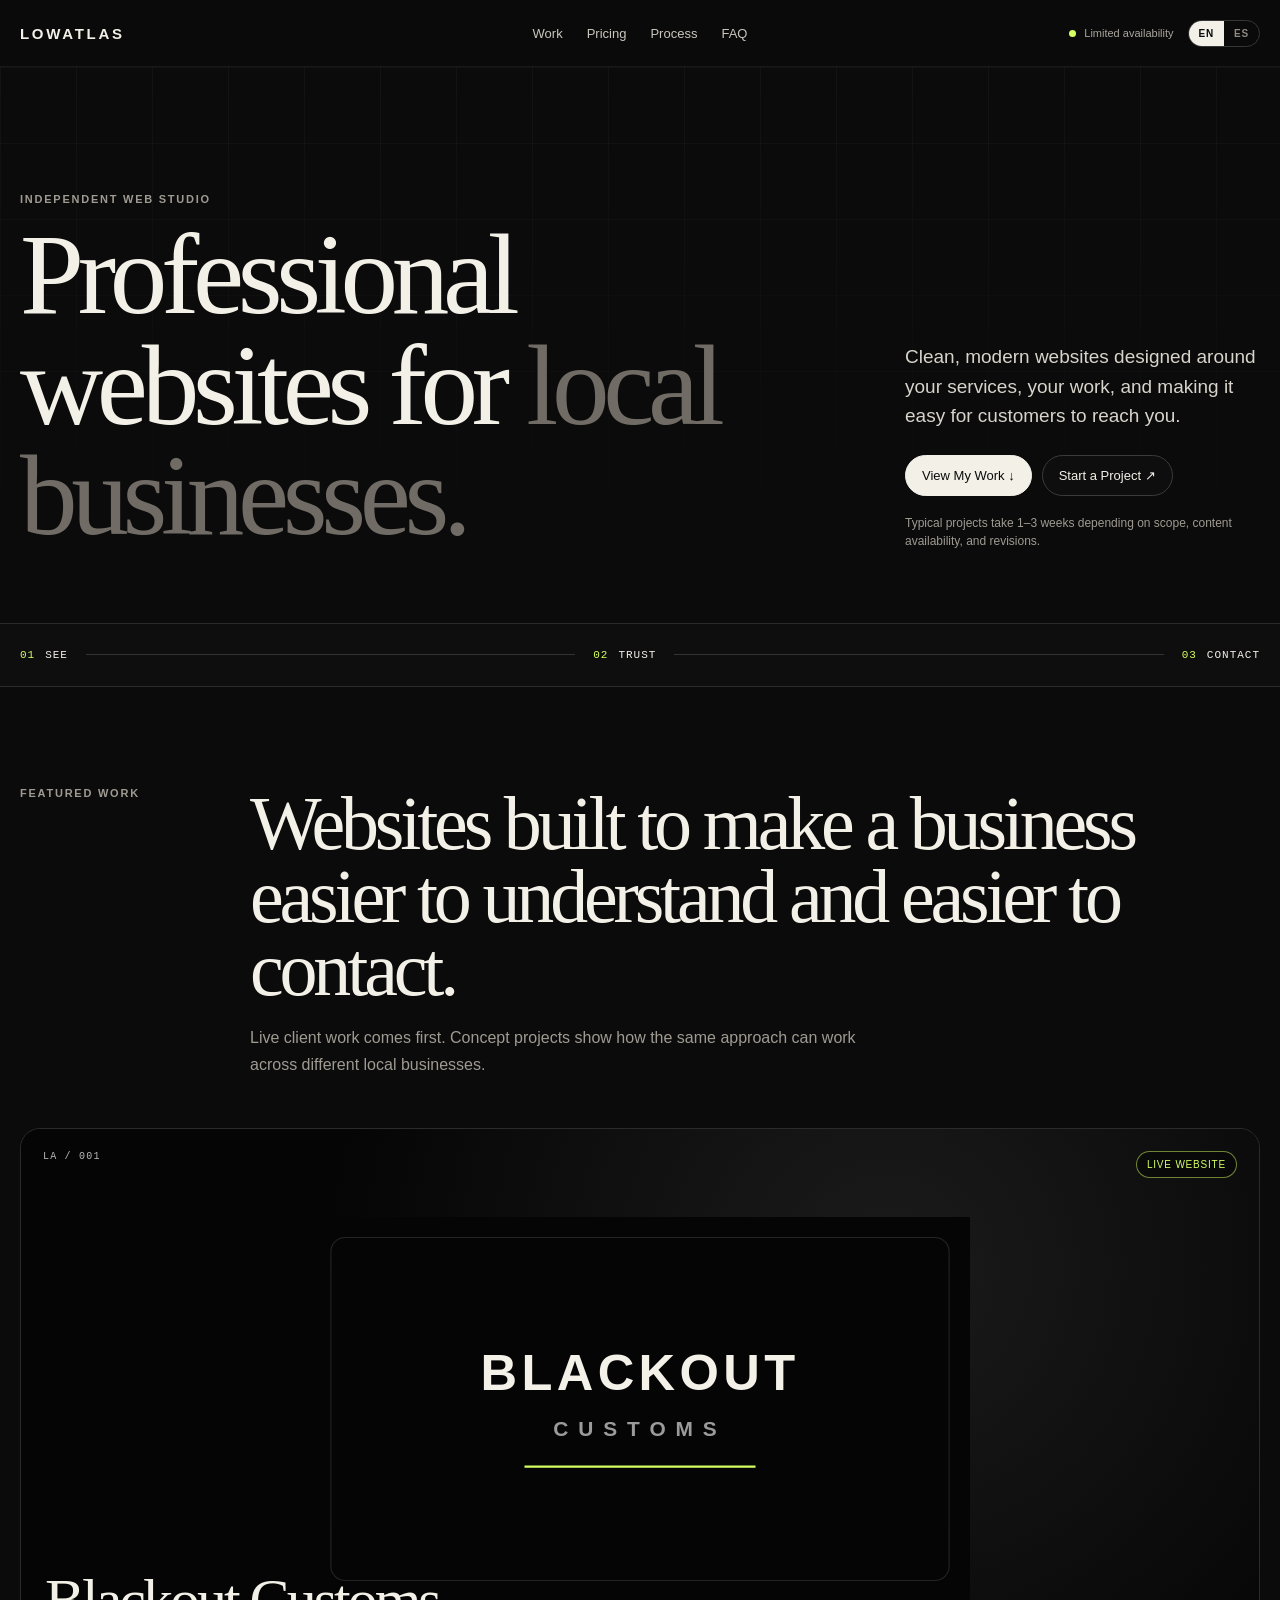
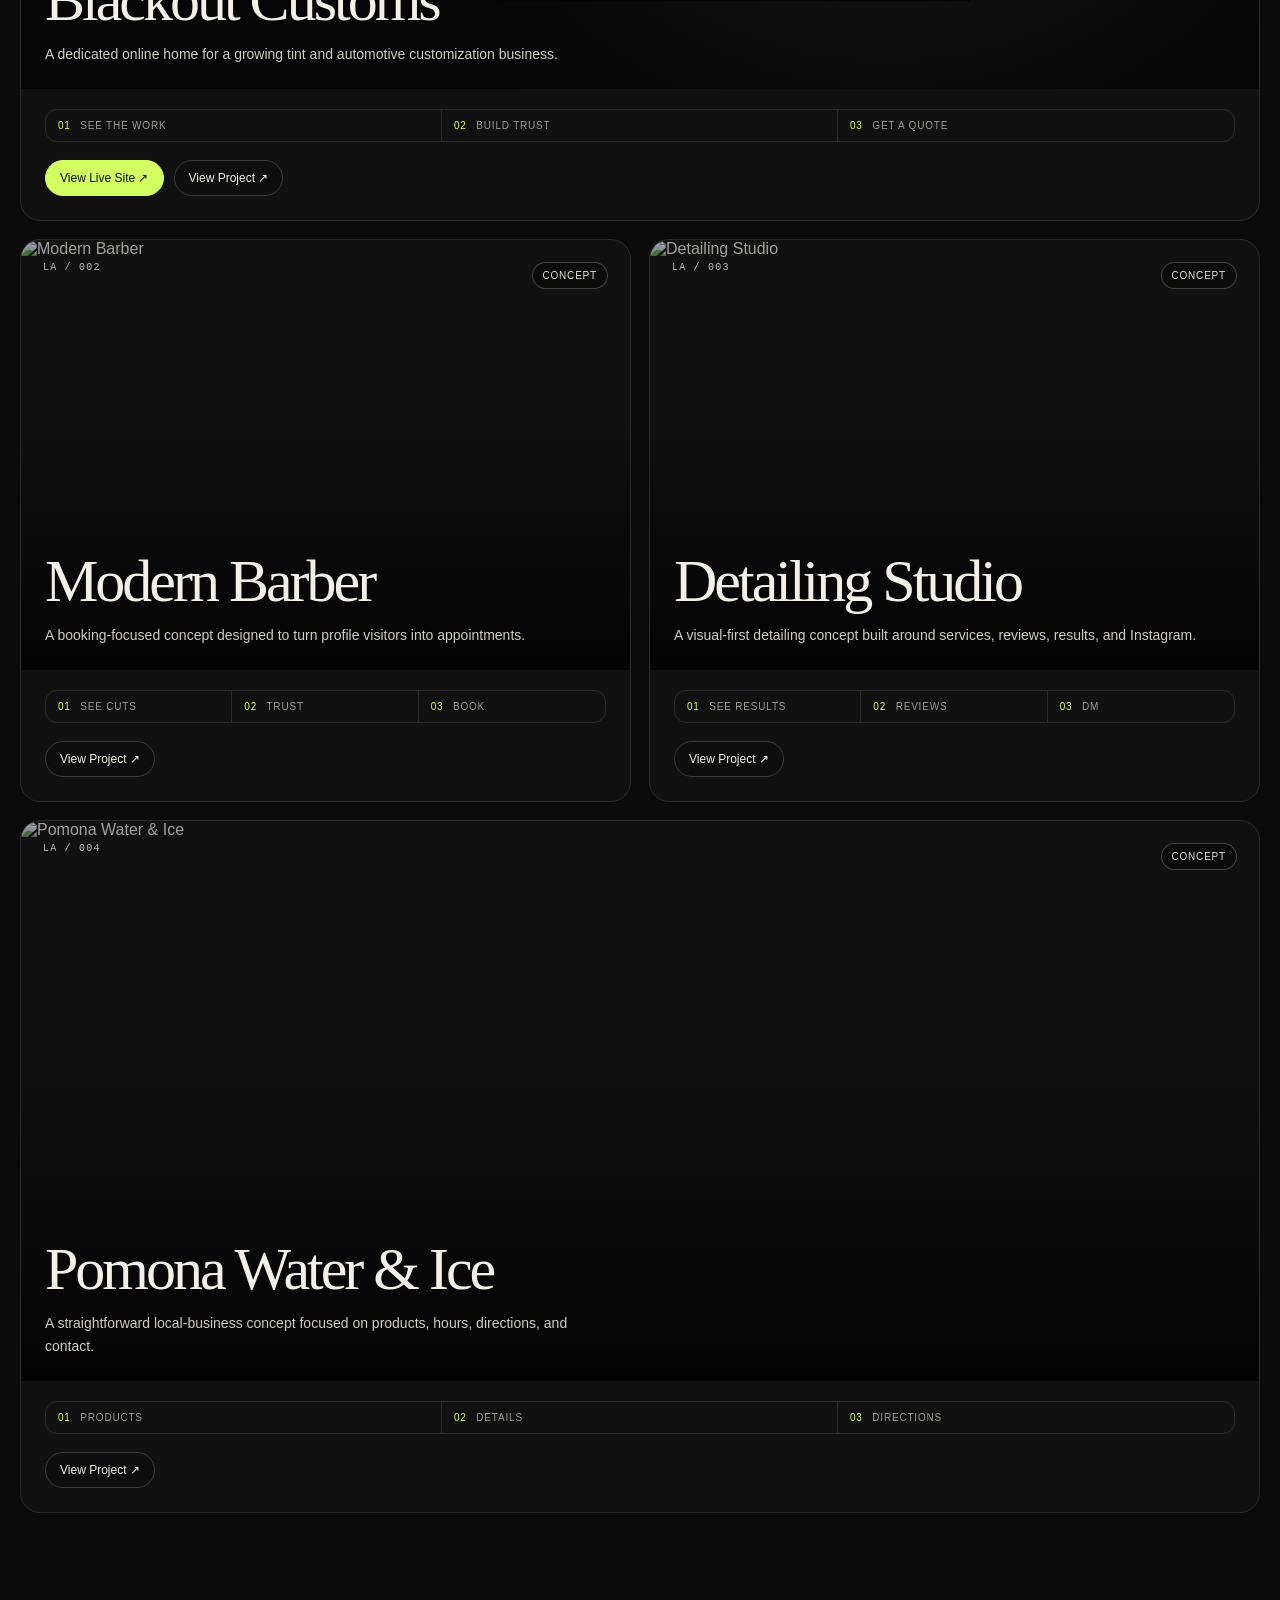
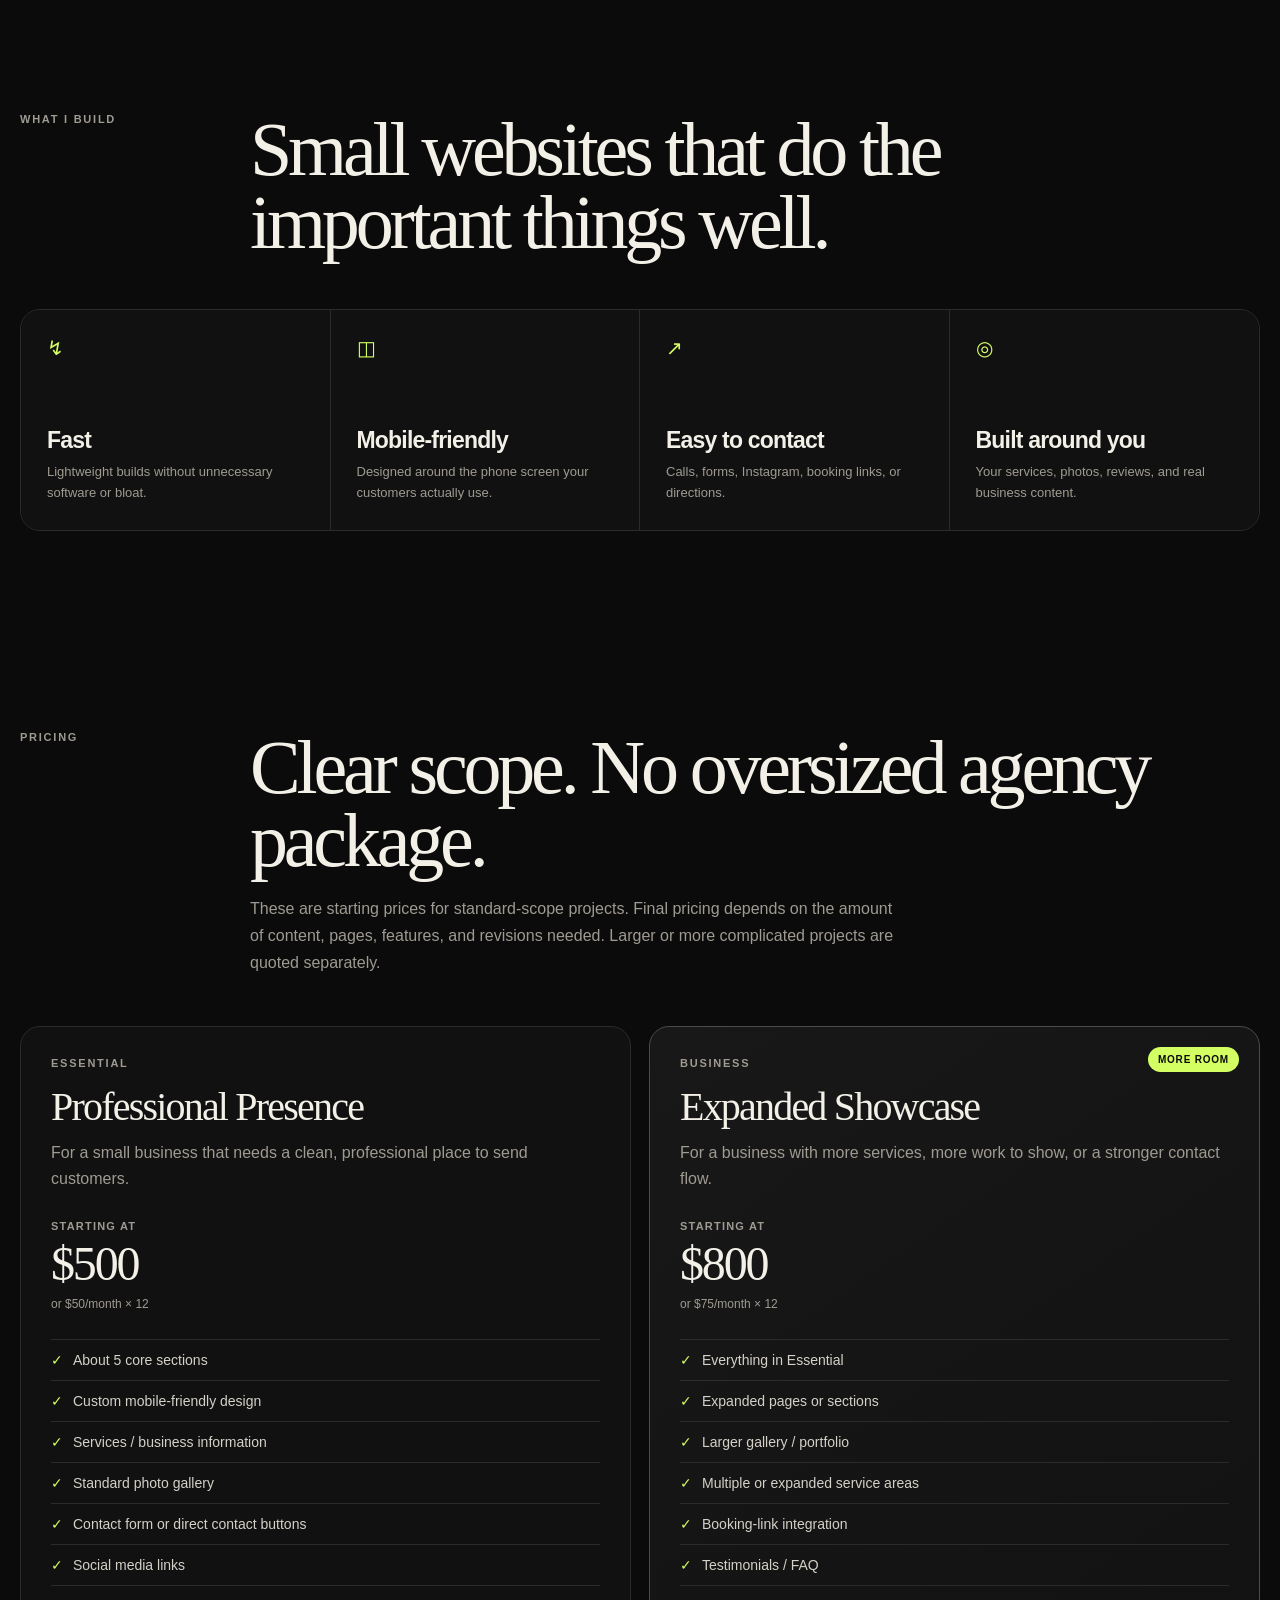
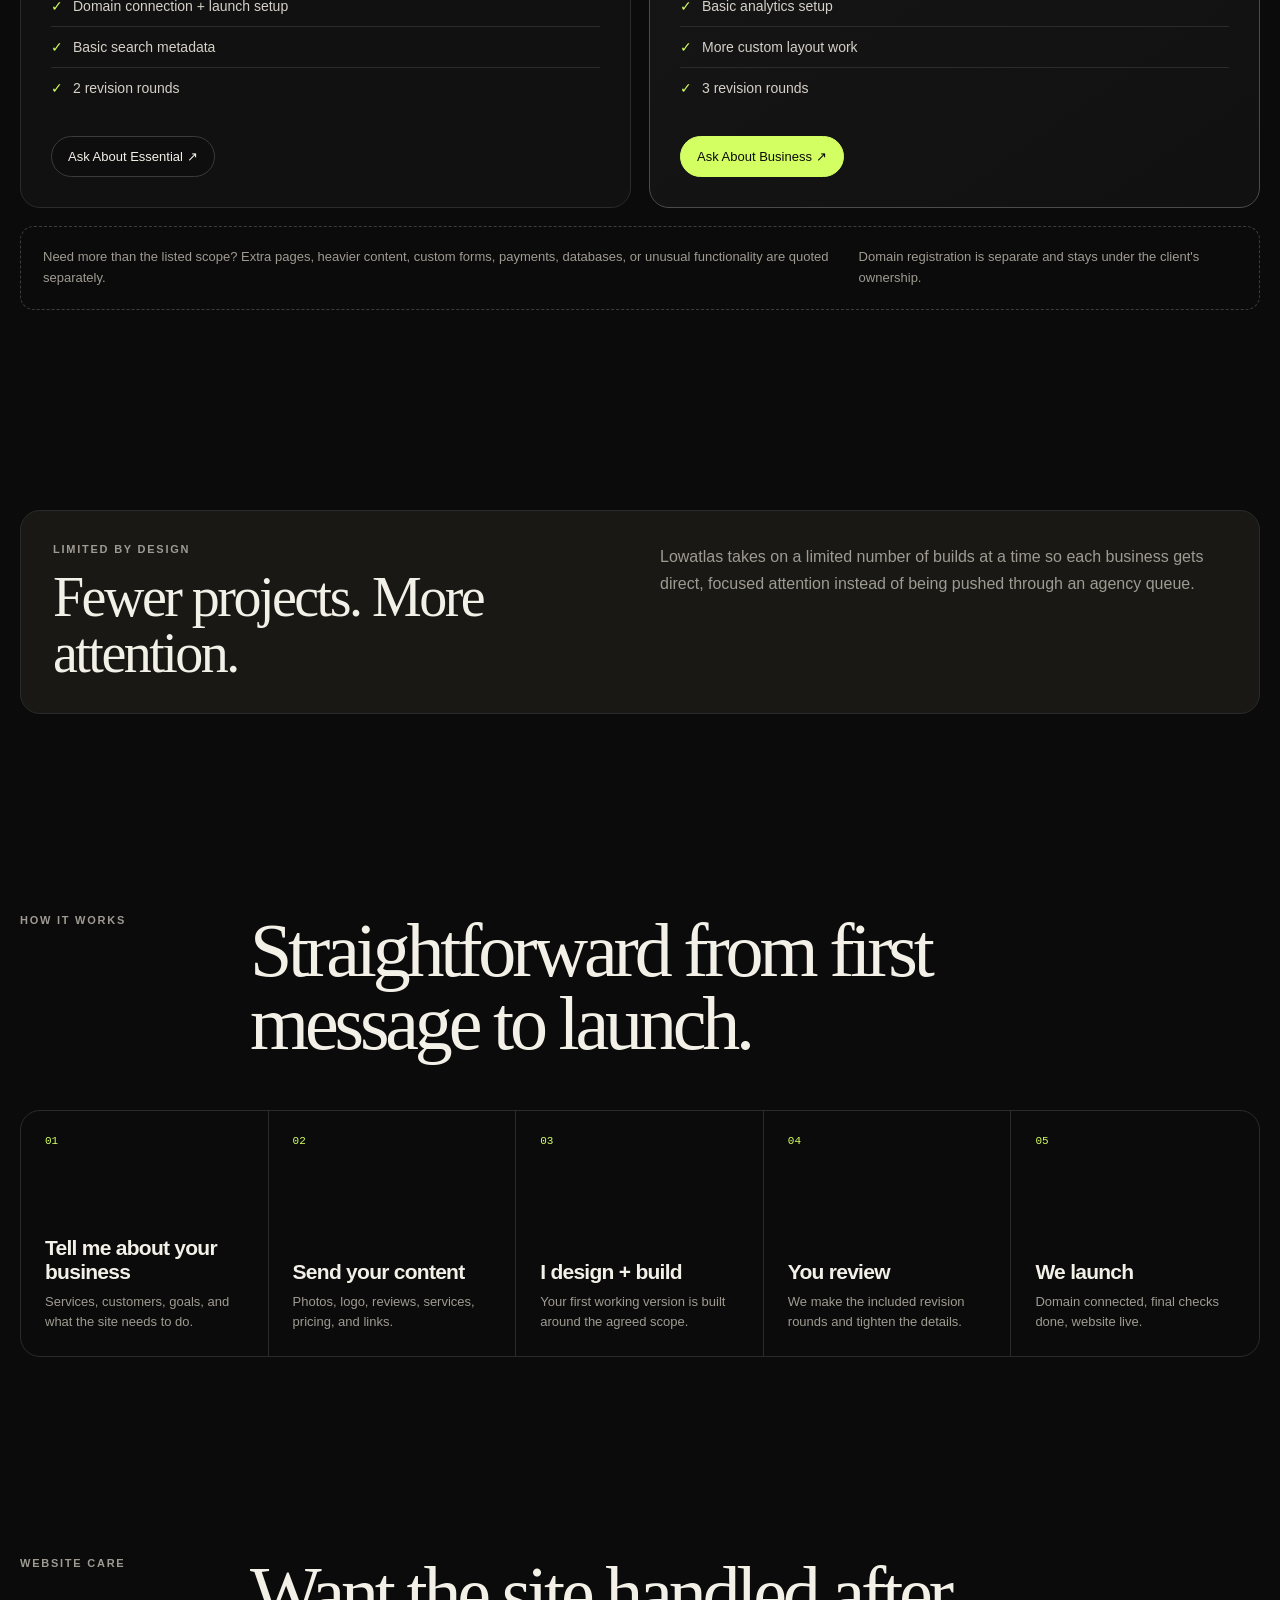
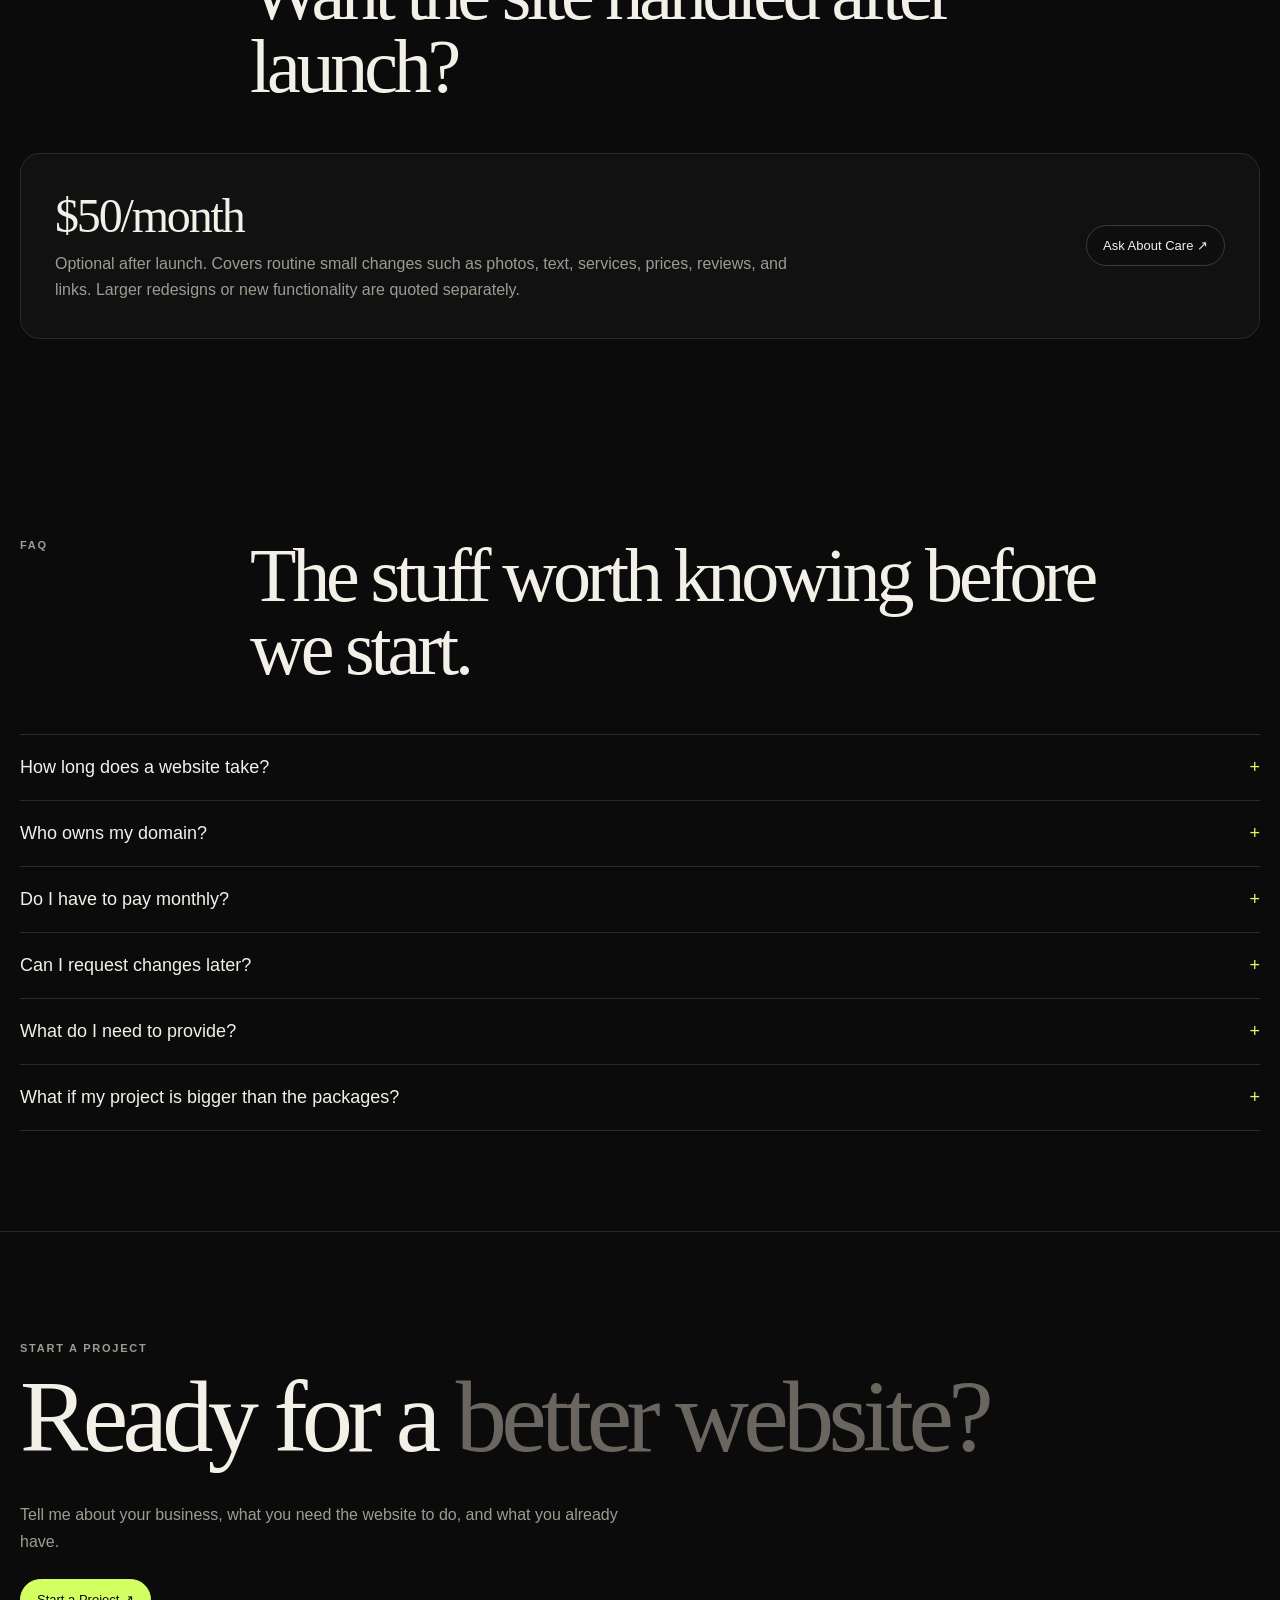
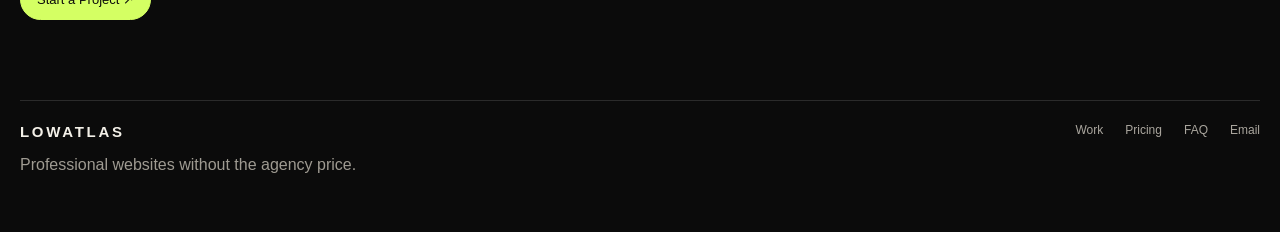
==== commit 31e740d5: "Add files via upload" ====
--- a/index.html
+++ b/index.html
@@ -170,7 +170,7 @@
 
   
         <div class="work-card__visual work-card__logo-photo">
-          <img src="assets/blackout-customs-logo.svg" alt="Blackout Customs logo">
+          <img src="blackout-customs-logo.svg" alt="Blackout Customs logo">
         
 
     <div class="work-card__top">
@@ -528,7 +528,7 @@
             </h2>
 
             <p class="section-heading__copy">
-              These packages cover the types of websites Lowatlas is built for. Larger or more complicated projects are quoted separately.
+              These are starting prices for standard-scope projects. Final pricing depends on the amount of content, pages, features, and revisions needed. Larger or more complicated projects are quoted separately.
             </p>
 
           </div>
@@ -552,6 +552,7 @@
             </p>
 
             <div class="price-card__price">
+              <span class="price-prefix">Starting at</span>
               $500
             </div>
 
@@ -592,6 +593,7 @@
             </p>
 
             <div class="price-card__price">
+              <span class="price-prefix">Starting at</span>
               $800
             </div>
 
@@ -617,7 +619,7 @@
         <div class="price-note">
 
           <div>
-            Need more than this? Custom systems, payments, databases, or unusual functionality are quoted separately.
+            Need more than the listed scope? Extra pages, heavier content, custom forms, payments, databases, or unusual functionality are quoted separately.
           </div>
 
           <div>
@@ -762,7 +764,7 @@
           <div>
 
             <div class="care__price">
-              $40/month
+              $50/month
             </div>
 
             <p class="care__copy">
@@ -857,7 +859,7 @@
             <span>What if my project is bigger than the packages?</span>
             <span class="faq-icon">+</span>
           </button>
-          <div class="faq-answer">That becomes a custom quote. The $500 and $800 packages are intentionally scoped for straightforward small-business websites.</div>
+          <div class="faq-answer">That becomes a custom quote. $500 and $800 are starting prices for straightforward small-business websites, not fixed prices for unlimited scope.</div>
         </article>
         
         </div>
--- a/styles.css
+++ b/styles.css
@@ -732,6 +732,26 @@
   line-height: 1.6;
 }
 
+
+.price-prefix {
+  display: block;
+  margin-bottom: 4px;
+
+  color: var(--muted);
+
+  font-family:
+    Inter,
+    -apple-system,
+    BlinkMacSystemFont,
+    "Segoe UI",
+    sans-serif;
+
+  font-size: 11px;
+  font-weight: 700;
+  letter-spacing: 0.11em;
+  text-transform: uppercase;
+}
+
 .price-card__price {
   margin-bottom: 6px;
 
